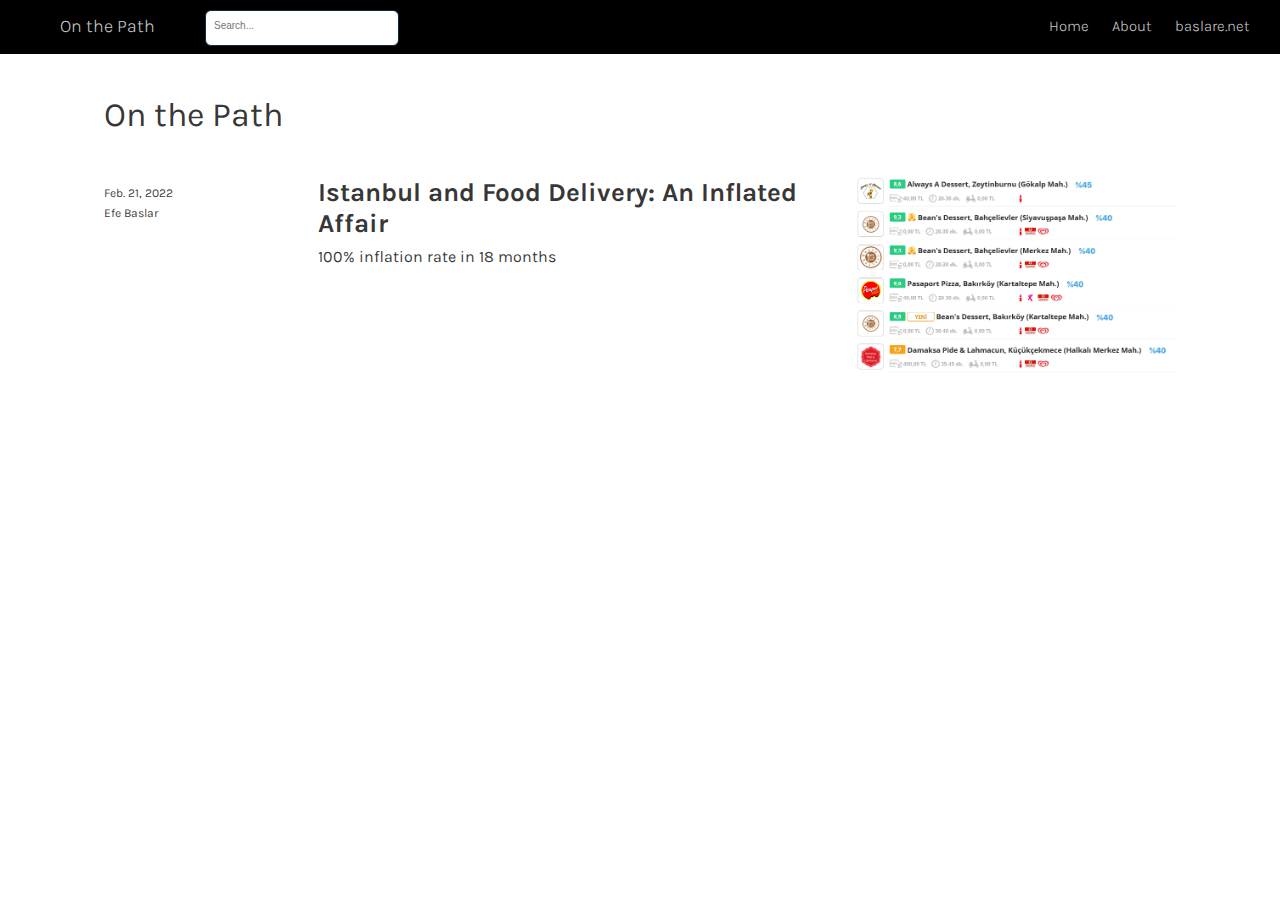
==== docs/index.html @ 2173f085 "image fix" ====
<!DOCTYPE html>

<html xmlns="http://www.w3.org/1999/xhtml" lang="" xml:lang="">

<head>
  <meta charset="utf-8"/>
  <meta name="viewport" content="width=device-width, initial-scale=1"/>
  <meta http-equiv="X-UA-Compatible" content="IE=Edge,chrome=1"/>
  <meta name="generator" content="distill" />
  <link rel="alternate" type="application/rss+xml" href="https://blog.baslare.net/index.xml" />

  <style type="text/css">
  /* Hide doc at startup (prevent jankiness while JS renders/transforms) */
  body {
    visibility: hidden;
  }
  </style>

 <!--radix_placeholder_import_source-->
 <!--/radix_placeholder_import_source-->

<style type="text/css">code{white-space: pre;}</style>
<style type="text/css" data-origin="pandoc">
code.sourceCode > span { display: inline-block; line-height: 1.25; }
code.sourceCode > span { color: inherit; text-decoration: inherit; }
code.sourceCode > span:empty { height: 1.2em; }
.sourceCode { overflow: visible; }
code.sourceCode { white-space: pre; position: relative; }
div.sourceCode { margin: 1em 0; }
pre.sourceCode { margin: 0; }
@media screen {
div.sourceCode { overflow: auto; }
}
@media print {
code.sourceCode { white-space: pre-wrap; }
code.sourceCode > span { text-indent: -5em; padding-left: 5em; }
}
pre.numberSource code
  { counter-reset: source-line 0; }
pre.numberSource code > span
  { position: relative; left: -4em; counter-increment: source-line; }
pre.numberSource code > span > a:first-child::before
  { content: counter(source-line);
    position: relative; left: -1em; text-align: right; vertical-align: baseline;
    border: none; display: inline-block;
    -webkit-touch-callout: none; -webkit-user-select: none;
    -khtml-user-select: none; -moz-user-select: none;
    -ms-user-select: none; user-select: none;
    padding: 0 4px; width: 4em;
    color: #aaaaaa;
  }
pre.numberSource { margin-left: 3em; border-left: 1px solid #aaaaaa;  padding-left: 4px; }
div.sourceCode
  {   }
@media screen {
code.sourceCode > span > a:first-child::before { text-decoration: underline; }
}
code span.al { color: #ad0000; } /* Alert */
code span.an { color: #5e5e5e; } /* Annotation */
code span.at { } /* Attribute */
code span.bn { color: #ad0000; } /* BaseN */
code span.bu { } /* BuiltIn */
code span.cf { color: #007ba5; } /* ControlFlow */
code span.ch { color: #20794d; } /* Char */
code span.cn { color: #8f5902; } /* Constant */
code span.co { color: #5e5e5e; } /* Comment */
code span.cv { color: #5e5e5e; font-style: italic; } /* CommentVar */
code span.do { color: #5e5e5e; font-style: italic; } /* Documentation */
code span.dt { color: #ad0000; } /* DataType */
code span.dv { color: #ad0000; } /* DecVal */
code span.er { color: #ad0000; } /* Error */
code span.ex { } /* Extension */
code span.fl { color: #ad0000; } /* Float */
code span.fu { color: #4758ab; } /* Function */
code span.im { } /* Import */
code span.in { color: #5e5e5e; } /* Information */
code span.kw { color: #007ba5; } /* Keyword */
code span.op { color: #5e5e5e; } /* Operator */
code span.ot { color: #007ba5; } /* Other */
code span.pp { color: #ad0000; } /* Preprocessor */
code span.sc { color: #5e5e5e; } /* SpecialChar */
code span.ss { color: #20794d; } /* SpecialString */
code span.st { color: #20794d; } /* String */
code span.va { color: #111111; } /* Variable */
code span.vs { color: #20794d; } /* VerbatimString */
code span.wa { color: #5e5e5e; font-style: italic; } /* Warning */
</style>


  <!--radix_placeholder_meta_tags-->
  <title>On the Path</title>
  
  
  
  
  <!--  https://developers.facebook.com/docs/sharing/webmasters#markup -->
  <meta property="og:title" content="On the Path"/>
  <meta property="og:type" content="article"/>
  <meta property="og:locale" content="en_US"/>
  <meta property="og:site_name" content="On the Path"/>
  
  <!--  https://dev.twitter.com/cards/types/summary -->
  <meta property="twitter:card" content="summary"/>
  <meta property="twitter:title" content="On the Path"/>
  <meta property="twitter:site" content="@baslare"/>
  <meta property="twitter:creator" content="@baslare"/>
  
  <!--/radix_placeholder_meta_tags-->
  <!--radix_placeholder_rmarkdown_metadata-->
  
  <script type="text/json" id="radix-rmarkdown-metadata">
  {"type":"list","attributes":{"names":{"type":"character","attributes":{},"value":["title","site","listing"]}},"value":[{"type":"character","attributes":{},"value":["On the Path"]},{"type":"character","attributes":{},"value":["distill::distill_website"]},{"type":"character","attributes":{},"value":["posts"]}]}
  </script>
  <!--/radix_placeholder_rmarkdown_metadata-->
  <!--radix_placeholder_navigation_in_header-->
  <meta name="distill:offset" content=""/>
  
  <script type="application/javascript">
  
    window.headroom_prevent_pin = false;
  
    window.document.addEventListener("DOMContentLoaded", function (event) {
  
      // initialize headroom for banner
      var header = $('header').get(0);
      var headerHeight = header.offsetHeight;
      var headroom = new Headroom(header, {
        tolerance: 5,
        onPin : function() {
          if (window.headroom_prevent_pin) {
            window.headroom_prevent_pin = false;
            headroom.unpin();
          }
        }
      });
      headroom.init();
      if(window.location.hash)
        headroom.unpin();
      $(header).addClass('headroom--transition');
  
      // offset scroll location for banner on hash change
      // (see: https://github.com/WickyNilliams/headroom.js/issues/38)
      window.addEventListener("hashchange", function(event) {
        window.scrollTo(0, window.pageYOffset - (headerHeight + 25));
      });
  
      // responsive menu
      $('.distill-site-header').each(function(i, val) {
        var topnav = $(this);
        var toggle = topnav.find('.nav-toggle');
        toggle.on('click', function() {
          topnav.toggleClass('responsive');
        });
      });
  
      // nav dropdowns
      $('.nav-dropbtn').click(function(e) {
        $(this).next('.nav-dropdown-content').toggleClass('nav-dropdown-active');
        $(this).parent().siblings('.nav-dropdown')
           .children('.nav-dropdown-content').removeClass('nav-dropdown-active');
      });
      $("body").click(function(e){
        $('.nav-dropdown-content').removeClass('nav-dropdown-active');
      });
      $(".nav-dropdown").click(function(e){
        e.stopPropagation();
      });
    });
  </script>
  
  <style type="text/css">
  
  /* Theme (user-documented overrideables for nav appearance) */
  
  .distill-site-nav {
    color: rgba(255, 255, 255, 0.8);
    background-color: #0F2E3D;
    font-size: 15px;
    font-weight: 300;
  }
  
  .distill-site-nav a {
    color: inherit;
    text-decoration: none;
  }
  
  .distill-site-nav a:hover {
    color: white;
  }
  
  @media print {
    .distill-site-nav {
      display: none;
    }
  }
  
  .distill-site-header {
  
  }
  
  .distill-site-footer {
  
  }
  
  
  /* Site Header */
  
  .distill-site-header {
    width: 100%;
    box-sizing: border-box;
    z-index: 3;
  }
  
  .distill-site-header .nav-left {
    display: inline-block;
    margin-left: 8px;
  }
  
  @media screen and (max-width: 768px) {
    .distill-site-header .nav-left {
      margin-left: 0;
    }
  }
  
  
  .distill-site-header .nav-right {
    float: right;
    margin-right: 8px;
  }
  
  .distill-site-header a,
  .distill-site-header .title {
    display: inline-block;
    text-align: center;
    padding: 14px 10px 14px 10px;
  }
  
  .distill-site-header .title {
    font-size: 18px;
    min-width: 150px;
  }
  
  .distill-site-header .logo {
    padding: 0;
  }
  
  .distill-site-header .logo img {
    display: none;
    max-height: 20px;
    width: auto;
    margin-bottom: -4px;
  }
  
  .distill-site-header .nav-image img {
    max-height: 18px;
    width: auto;
    display: inline-block;
    margin-bottom: -3px;
  }
  
  
  
  @media screen and (min-width: 1000px) {
    .distill-site-header .logo img {
      display: inline-block;
    }
    .distill-site-header .nav-left {
      margin-left: 20px;
    }
    .distill-site-header .nav-right {
      margin-right: 20px;
    }
    .distill-site-header .title {
      padding-left: 12px;
    }
  }
  
  
  .distill-site-header .nav-toggle {
    display: none;
  }
  
  .nav-dropdown {
    display: inline-block;
    position: relative;
  }
  
  .nav-dropdown .nav-dropbtn {
    border: none;
    outline: none;
    color: rgba(255, 255, 255, 0.8);
    padding: 16px 10px;
    background-color: transparent;
    font-family: inherit;
    font-size: inherit;
    font-weight: inherit;
    margin: 0;
    margin-top: 1px;
    z-index: 2;
  }
  
  .nav-dropdown-content {
    display: none;
    position: absolute;
    background-color: white;
    min-width: 200px;
    border: 1px solid rgba(0,0,0,0.15);
    border-radius: 4px;
    box-shadow: 0px 8px 16px 0px rgba(0,0,0,0.1);
    z-index: 1;
    margin-top: 2px;
    white-space: nowrap;
    padding-top: 4px;
    padding-bottom: 4px;
  }
  
  .nav-dropdown-content hr {
    margin-top: 4px;
    margin-bottom: 4px;
    border: none;
    border-bottom: 1px solid rgba(0, 0, 0, 0.1);
  }
  
  .nav-dropdown-active {
    display: block;
  }
  
  .nav-dropdown-content a, .nav-dropdown-content .nav-dropdown-header {
    color: black;
    padding: 6px 24px;
    text-decoration: none;
    display: block;
    text-align: left;
  }
  
  .nav-dropdown-content .nav-dropdown-header {
    display: block;
    padding: 5px 24px;
    padding-bottom: 0;
    text-transform: uppercase;
    font-size: 14px;
    color: #999999;
    white-space: nowrap;
  }
  
  .nav-dropdown:hover .nav-dropbtn {
    color: white;
  }
  
  .nav-dropdown-content a:hover {
    background-color: #ddd;
    color: black;
  }
  
  .nav-right .nav-dropdown-content {
    margin-left: -45%;
    right: 0;
  }
  
  @media screen and (max-width: 768px) {
    .distill-site-header a, .distill-site-header .nav-dropdown  {display: none;}
    .distill-site-header a.nav-toggle {
      float: right;
      display: block;
    }
    .distill-site-header .title {
      margin-left: 0;
    }
    .distill-site-header .nav-right {
      margin-right: 0;
    }
    .distill-site-header {
      overflow: hidden;
    }
    .nav-right .nav-dropdown-content {
      margin-left: 0;
    }
  }
  
  
  @media screen and (max-width: 768px) {
    .distill-site-header.responsive {position: relative; min-height: 500px; }
    .distill-site-header.responsive a.nav-toggle {
      position: absolute;
      right: 0;
      top: 0;
    }
    .distill-site-header.responsive a,
    .distill-site-header.responsive .nav-dropdown {
      display: block;
      text-align: left;
    }
    .distill-site-header.responsive .nav-left,
    .distill-site-header.responsive .nav-right {
      width: 100%;
    }
    .distill-site-header.responsive .nav-dropdown {float: none;}
    .distill-site-header.responsive .nav-dropdown-content {position: relative;}
    .distill-site-header.responsive .nav-dropdown .nav-dropbtn {
      display: block;
      width: 100%;
      text-align: left;
    }
  }
  
  /* Site Footer */
  
  .distill-site-footer {
    width: 100%;
    overflow: hidden;
    box-sizing: border-box;
    z-index: 3;
    margin-top: 30px;
    padding-top: 30px;
    padding-bottom: 30px;
    text-align: center;
  }
  
  /* Headroom */
  
  d-title {
    padding-top: 6rem;
  }
  
  @media print {
    d-title {
      padding-top: 4rem;
    }
  }
  
  .headroom {
    z-index: 1000;
    position: fixed;
    top: 0;
    left: 0;
    right: 0;
  }
  
  .headroom--transition {
    transition: all .4s ease-in-out;
  }
  
  .headroom--unpinned {
    top: -100px;
  }
  
  .headroom--pinned {
    top: 0;
  }
  
  /* adjust viewport for navbar height */
  /* helps vertically center bootstrap (non-distill) content */
  .min-vh-100 {
    min-height: calc(100vh - 100px) !important;
  }
  
  </style>
  
  <script src="site_libs/jquery-3.6.0/jquery-3.6.0.min.js"></script>
  <link href="site_libs/font-awesome-5.1.0/css/all.css" rel="stylesheet"/>
  <link href="site_libs/font-awesome-5.1.0/css/v4-shims.css" rel="stylesheet"/>
  <script src="site_libs/headroom-0.9.4/headroom.min.js"></script>
  <script src="site_libs/autocomplete-0.37.1/autocomplete.min.js"></script>
  <script src="site_libs/fuse-6.4.1/fuse.min.js"></script>
  
  <script type="application/javascript">
  
  function getMeta(metaName) {
    var metas = document.getElementsByTagName('meta');
    for (let i = 0; i < metas.length; i++) {
      if (metas[i].getAttribute('name') === metaName) {
        return metas[i].getAttribute('content');
      }
    }
    return '';
  }
  
  function offsetURL(url) {
    var offset = getMeta('distill:offset');
    return offset ? offset + '/' + url : url;
  }
  
  function createFuseIndex() {
  
    // create fuse index
    var options = {
      keys: [
        { name: 'title', weight: 20 },
        { name: 'categories', weight: 15 },
        { name: 'description', weight: 10 },
        { name: 'contents', weight: 5 },
      ],
      ignoreLocation: true,
      threshold: 0
    };
    var fuse = new window.Fuse([], options);
  
    // fetch the main search.json
    return fetch(offsetURL('search.json'))
      .then(function(response) {
        if (response.status == 200) {
          return response.json().then(function(json) {
            // index main articles
            json.articles.forEach(function(article) {
              fuse.add(article);
            });
            // download collections and index their articles
            return Promise.all(json.collections.map(function(collection) {
              return fetch(offsetURL(collection)).then(function(response) {
                if (response.status === 200) {
                  return response.json().then(function(articles) {
                    articles.forEach(function(article) {
                      fuse.add(article);
                    });
                  })
                } else {
                  return Promise.reject(
                    new Error('Unexpected status from search index request: ' +
                              response.status)
                  );
                }
              });
            })).then(function() {
              return fuse;
            });
          });
  
        } else {
          return Promise.reject(
            new Error('Unexpected status from search index request: ' +
                        response.status)
          );
        }
      });
  }
  
  window.document.addEventListener("DOMContentLoaded", function (event) {
  
    // get search element (bail if we don't have one)
    var searchEl = window.document.getElementById('distill-search');
    if (!searchEl)
      return;
  
    createFuseIndex()
      .then(function(fuse) {
  
        // make search box visible
        searchEl.classList.remove('hidden');
  
        // initialize autocomplete
        var options = {
          autoselect: true,
          hint: false,
          minLength: 2,
        };
        window.autocomplete(searchEl, options, [{
          source: function(query, callback) {
            const searchOptions = {
              isCaseSensitive: false,
              shouldSort: true,
              minMatchCharLength: 2,
              limit: 10,
            };
            var results = fuse.search(query, searchOptions);
            callback(results
              .map(function(result) { return result.item; })
            );
          },
          templates: {
            suggestion: function(suggestion) {
              var img = suggestion.preview && Object.keys(suggestion.preview).length > 0
                ? `<img src="${offsetURL(suggestion.preview)}"</img>`
                : '';
              var html = `
                <div class="search-item">
                  <h3>${suggestion.title}</h3>
                  <div class="search-item-description">
                    ${suggestion.description || ''}
                  </div>
                  <div class="search-item-preview">
                    ${img}
                  </div>
                </div>
              `;
              return html;
            }
          }
        }]).on('autocomplete:selected', function(event, suggestion) {
          window.location.href = offsetURL(suggestion.path);
        });
        // remove inline display style on autocompleter (we want to
        // manage responsive display via css)
        $('.algolia-autocomplete').css("display", "");
      })
      .catch(function(error) {
        console.log(error);
      });
  
  });
  
  </script>
  
  <style type="text/css">
  
  .nav-search {
    font-size: x-small;
  }
  
  /* Algolioa Autocomplete */
  
  .algolia-autocomplete {
    display: inline-block;
    margin-left: 10px;
    vertical-align: sub;
    background-color: white;
    color: black;
    padding: 6px;
    padding-top: 8px;
    padding-bottom: 0;
    border-radius: 6px;
    border: 1px #0F2E3D solid;
    width: 180px;
  }
  
  
  @media screen and (max-width: 768px) {
    .distill-site-nav .algolia-autocomplete {
      display: none;
      visibility: hidden;
    }
    .distill-site-nav.responsive .algolia-autocomplete {
      display: inline-block;
      visibility: visible;
    }
    .distill-site-nav.responsive .algolia-autocomplete .aa-dropdown-menu {
      margin-left: 0;
      width: 400px;
      max-height: 400px;
    }
  }
  
  .algolia-autocomplete .aa-input, .algolia-autocomplete .aa-hint {
    width: 90%;
    outline: none;
    border: none;
  }
  
  .algolia-autocomplete .aa-hint {
    color: #999;
  }
  .algolia-autocomplete .aa-dropdown-menu {
    width: 550px;
    max-height: 70vh;
    overflow-x: visible;
    overflow-y: scroll;
    padding: 5px;
    margin-top: 3px;
    margin-left: -150px;
    background-color: #fff;
    border-radius: 5px;
    border: 1px solid #999;
    border-top: none;
  }
  
  .algolia-autocomplete .aa-dropdown-menu .aa-suggestion {
    cursor: pointer;
    padding: 5px 4px;
    border-bottom: 1px solid #eee;
  }
  
  .algolia-autocomplete .aa-dropdown-menu .aa-suggestion:last-of-type {
    border-bottom: none;
    margin-bottom: 2px;
  }
  
  .algolia-autocomplete .aa-dropdown-menu .aa-suggestion .search-item {
    overflow: hidden;
    font-size: 0.8em;
    line-height: 1.4em;
  }
  
  .algolia-autocomplete .aa-dropdown-menu .aa-suggestion .search-item h3 {
    font-size: 1rem;
    margin-block-start: 0;
    margin-block-end: 5px;
  }
  
  .algolia-autocomplete .aa-dropdown-menu .aa-suggestion .search-item-description {
    display: inline-block;
    overflow: hidden;
    height: 2.8em;
    width: 80%;
    margin-right: 4%;
  }
  
  .algolia-autocomplete .aa-dropdown-menu .aa-suggestion .search-item-preview {
    display: inline-block;
    width: 15%;
  }
  
  .algolia-autocomplete .aa-dropdown-menu .aa-suggestion .search-item-preview img {
    height: 3em;
    width: auto;
    display: none;
  }
  
  .algolia-autocomplete .aa-dropdown-menu .aa-suggestion .search-item-preview img[src] {
    display: initial;
  }
  
  .algolia-autocomplete .aa-dropdown-menu .aa-suggestion.aa-cursor {
    background-color: #eee;
  }
  .algolia-autocomplete .aa-dropdown-menu .aa-suggestion em {
    font-weight: bold;
    font-style: normal;
  }
  
  </style>
  
  
  <!--/radix_placeholder_navigation_in_header-->
  <!--radix_placeholder_distill-->
  
  <style type="text/css">
  
  body {
    background-color: white;
  }
  
  .pandoc-table {
    width: 100%;
  }
  
  .pandoc-table>caption {
    margin-bottom: 10px;
  }
  
  .pandoc-table th:not([align]) {
    text-align: left;
  }
  
  .pagedtable-footer {
    font-size: 15px;
  }
  
  d-byline .byline {
    grid-template-columns: 2fr 2fr;
  }
  
  d-byline .byline h3 {
    margin-block-start: 1.5em;
  }
  
  d-byline .byline .authors-affiliations h3 {
    margin-block-start: 0.5em;
  }
  
  .authors-affiliations .orcid-id {
    width: 16px;
    height:16px;
    margin-left: 4px;
    margin-right: 4px;
    vertical-align: middle;
    padding-bottom: 2px;
  }
  
  d-title .dt-tags {
    margin-top: 1em;
    grid-column: text;
  }
  
  .dt-tags .dt-tag {
    text-decoration: none;
    display: inline-block;
    color: rgba(0,0,0,0.6);
    padding: 0em 0.4em;
    margin-right: 0.5em;
    margin-bottom: 0.4em;
    font-size: 70%;
    border: 1px solid rgba(0,0,0,0.2);
    border-radius: 3px;
    text-transform: uppercase;
    font-weight: 500;
  }
  
  d-article table.gt_table td,
  d-article table.gt_table th {
    border-bottom: none;
  }
  
  .html-widget {
    margin-bottom: 2.0em;
  }
  
  .l-screen-inset {
    padding-right: 16px;
  }
  
  .l-screen .caption {
    margin-left: 10px;
  }
  
  .shaded {
    background: rgb(247, 247, 247);
    padding-top: 20px;
    padding-bottom: 20px;
    border-top: 1px solid rgba(0, 0, 0, 0.1);
    border-bottom: 1px solid rgba(0, 0, 0, 0.1);
  }
  
  .shaded .html-widget {
    margin-bottom: 0;
    border: 1px solid rgba(0, 0, 0, 0.1);
  }
  
  .shaded .shaded-content {
    background: white;
  }
  
  .text-output {
    margin-top: 0;
    line-height: 1.5em;
  }
  
  .hidden {
    display: none !important;
  }
  
  d-article {
    padding-top: 2.5rem;
    padding-bottom: 30px;
  }
  
  d-appendix {
    padding-top: 30px;
  }
  
  d-article>p>img {
    width: 100%;
  }
  
  d-article h2 {
    margin: 1rem 0 1.5rem 0;
  }
  
  d-article h3 {
    margin-top: 1.5rem;
  }
  
  d-article iframe {
    border: 1px solid rgba(0, 0, 0, 0.1);
    margin-bottom: 2.0em;
    width: 100%;
  }
  
  /* Tweak code blocks */
  
  d-article div.sourceCode code,
  d-article pre code {
    font-family: Consolas, Monaco, 'Andale Mono', 'Ubuntu Mono', monospace;
  }
  
  d-article pre,
  d-article div.sourceCode,
  d-article div.sourceCode pre {
    overflow: auto;
  }
  
  d-article div.sourceCode {
    background-color: white;
  }
  
  d-article div.sourceCode pre {
    padding-left: 10px;
    font-size: 12px;
    border-left: 2px solid rgba(0,0,0,0.1);
  }
  
  d-article pre {
    font-size: 12px;
    color: black;
    background: none;
    margin-top: 0;
    text-align: left;
    white-space: pre;
    word-spacing: normal;
    word-break: normal;
    word-wrap: normal;
    line-height: 1.5;
  
    -moz-tab-size: 4;
    -o-tab-size: 4;
    tab-size: 4;
  
    -webkit-hyphens: none;
    -moz-hyphens: none;
    -ms-hyphens: none;
    hyphens: none;
  }
  
  d-article pre a {
    border-bottom: none;
  }
  
  d-article pre a:hover {
    border-bottom: none;
    text-decoration: underline;
  }
  
  d-article details {
    grid-column: text;
    margin-bottom: 0.8em;
  }
  
  @media(min-width: 768px) {
  
  d-article pre,
  d-article div.sourceCode,
  d-article div.sourceCode pre {
    overflow: visible !important;
  }
  
  d-article div.sourceCode pre {
    padding-left: 18px;
    font-size: 14px;
  }
  
  d-article pre {
    font-size: 14px;
  }
  
  }
  
  figure img.external {
    background: white;
    border: 1px solid rgba(0, 0, 0, 0.1);
    box-shadow: 0 1px 8px rgba(0, 0, 0, 0.1);
    padding: 18px;
    box-sizing: border-box;
  }
  
  /* CSS for d-contents */
  
  .d-contents {
    grid-column: text;
    color: rgba(0,0,0,0.8);
    font-size: 0.9em;
    padding-bottom: 1em;
    margin-bottom: 1em;
    padding-bottom: 0.5em;
    margin-bottom: 1em;
    padding-left: 0.25em;
    justify-self: start;
  }
  
  @media(min-width: 1000px) {
    .d-contents.d-contents-float {
      height: 0;
      grid-column-start: 1;
      grid-column-end: 4;
      justify-self: center;
      padding-right: 3em;
      padding-left: 2em;
    }
  }
  
  .d-contents nav h3 {
    font-size: 18px;
    margin-top: 0;
    margin-bottom: 1em;
  }
  
  .d-contents li {
    list-style-type: none
  }
  
  .d-contents nav > ul {
    padding-left: 0;
  }
  
  .d-contents ul {
    padding-left: 1em
  }
  
  .d-contents nav ul li {
    margin-top: 0.6em;
    margin-bottom: 0.2em;
  }
  
  .d-contents nav a {
    font-size: 13px;
    border-bottom: none;
    text-decoration: none
    color: rgba(0, 0, 0, 0.8);
  }
  
  .d-contents nav a:hover {
    text-decoration: underline solid rgba(0, 0, 0, 0.6)
  }
  
  .d-contents nav > ul > li > a {
    font-weight: 600;
  }
  
  .d-contents nav > ul > li > ul {
    font-weight: inherit;
  }
  
  .d-contents nav > ul > li > ul > li {
    margin-top: 0.2em;
  }
  
  
  .d-contents nav ul {
    margin-top: 0;
    margin-bottom: 0.25em;
  }
  
  .d-article-with-toc h2:nth-child(2) {
    margin-top: 0;
  }
  
  
  /* Figure */
  
  .figure {
    position: relative;
    margin-bottom: 2.5em;
    margin-top: 1.5em;
  }
  
  .figure img {
    width: 100%;
  }
  
  .figure .caption {
    color: rgba(0, 0, 0, 0.6);
    font-size: 12px;
    line-height: 1.5em;
  }
  
  .figure img.external {
    background: white;
    border: 1px solid rgba(0, 0, 0, 0.1);
    box-shadow: 0 1px 8px rgba(0, 0, 0, 0.1);
    padding: 18px;
    box-sizing: border-box;
  }
  
  .figure .caption a {
    color: rgba(0, 0, 0, 0.6);
  }
  
  .figure .caption b,
  .figure .caption strong, {
    font-weight: 600;
    color: rgba(0, 0, 0, 1.0);
  }
  
  /* Citations */
  
  d-article .citation {
    color: inherit;
    cursor: inherit;
  }
  
  div.hanging-indent{
    margin-left: 1em; text-indent: -1em;
  }
  
  /* Citation hover box */
  
  .tippy-box[data-theme~=light-border] {
    background-color: rgba(250, 250, 250, 0.95);
  }
  
  .tippy-content > p {
    margin-bottom: 0;
    padding: 2px;
  }
  
  
  /* Tweak 1000px media break to show more text */
  
  @media(min-width: 1000px) {
    .base-grid,
    distill-header,
    d-title,
    d-abstract,
    d-article,
    d-appendix,
    distill-appendix,
    d-byline,
    d-footnote-list,
    d-citation-list,
    distill-footer {
      grid-template-columns: [screen-start] 1fr [page-start kicker-start] 80px [middle-start] 50px [text-start kicker-end] 65px 65px 65px 65px 65px 65px 65px 65px [text-end gutter-start] 65px [middle-end] 65px [page-end gutter-end] 1fr [screen-end];
      grid-column-gap: 16px;
    }
  
    .grid {
      grid-column-gap: 16px;
    }
  
    d-article {
      font-size: 1.06rem;
      line-height: 1.7em;
    }
    figure .caption, .figure .caption, figure figcaption {
      font-size: 13px;
    }
  }
  
  @media(min-width: 1180px) {
    .base-grid,
    distill-header,
    d-title,
    d-abstract,
    d-article,
    d-appendix,
    distill-appendix,
    d-byline,
    d-footnote-list,
    d-citation-list,
    distill-footer {
      grid-template-columns: [screen-start] 1fr [page-start kicker-start] 60px [middle-start] 60px [text-start kicker-end] 60px 60px 60px 60px 60px 60px 60px 60px [text-end gutter-start] 60px [middle-end] 60px [page-end gutter-end] 1fr [screen-end];
      grid-column-gap: 32px;
    }
  
    .grid {
      grid-column-gap: 32px;
    }
  }
  
  
  /* Get the citation styles for the appendix (not auto-injected on render since
     we do our own rendering of the citation appendix) */
  
  d-appendix .citation-appendix,
  .d-appendix .citation-appendix {
    font-size: 11px;
    line-height: 15px;
    border-left: 1px solid rgba(0, 0, 0, 0.1);
    padding-left: 18px;
    border: 1px solid rgba(0,0,0,0.1);
    background: rgba(0, 0, 0, 0.02);
    padding: 10px 18px;
    border-radius: 3px;
    color: rgba(150, 150, 150, 1);
    overflow: hidden;
    margin-top: -12px;
    white-space: pre-wrap;
    word-wrap: break-word;
  }
  
  /* Include appendix styles here so they can be overridden */
  
  d-appendix {
    contain: layout style;
    font-size: 0.8em;
    line-height: 1.7em;
    margin-top: 60px;
    margin-bottom: 0;
    border-top: 1px solid rgba(0, 0, 0, 0.1);
    color: rgba(0,0,0,0.5);
    padding-top: 60px;
    padding-bottom: 48px;
  }
  
  d-appendix h3 {
    grid-column: page-start / text-start;
    font-size: 15px;
    font-weight: 500;
    margin-top: 1em;
    margin-bottom: 0;
    color: rgba(0,0,0,0.65);
  }
  
  d-appendix h3 + * {
    margin-top: 1em;
  }
  
  d-appendix ol {
    padding: 0 0 0 15px;
  }
  
  @media (min-width: 768px) {
    d-appendix ol {
      padding: 0 0 0 30px;
      margin-left: -30px;
    }
  }
  
  d-appendix li {
    margin-bottom: 1em;
  }
  
  d-appendix a {
    color: rgba(0, 0, 0, 0.6);
  }
  
  d-appendix > * {
    grid-column: text;
  }
  
  d-appendix > d-footnote-list,
  d-appendix > d-citation-list,
  d-appendix > distill-appendix {
    grid-column: screen;
  }
  
  /* Include footnote styles here so they can be overridden */
  
  d-footnote-list {
    contain: layout style;
  }
  
  d-footnote-list > * {
    grid-column: text;
  }
  
  d-footnote-list a.footnote-backlink {
    color: rgba(0,0,0,0.3);
    padding-left: 0.5em;
  }
  
  
  
  /* Anchor.js */
  
  .anchorjs-link {
    /*transition: all .25s linear; */
    text-decoration: none;
    border-bottom: none;
  }
  *:hover > .anchorjs-link {
    margin-left: -1.125em !important;
    text-decoration: none;
    border-bottom: none;
  }
  
  /* Social footer */
  
  .social_footer {
    margin-top: 30px;
    margin-bottom: 0;
    color: rgba(0,0,0,0.67);
  }
  
  .disqus-comments {
    margin-right: 30px;
  }
  
  .disqus-comment-count {
    border-bottom: 1px solid rgba(0, 0, 0, 0.4);
    cursor: pointer;
  }
  
  #disqus_thread {
    margin-top: 30px;
  }
  
  .article-sharing a {
    border-bottom: none;
    margin-right: 8px;
  }
  
  .article-sharing a:hover {
    border-bottom: none;
  }
  
  .sidebar-section.subscribe {
    font-size: 12px;
    line-height: 1.6em;
  }
  
  .subscribe p {
    margin-bottom: 0.5em;
  }
  
  
  .article-footer .subscribe {
    font-size: 15px;
    margin-top: 45px;
  }
  
  
  .sidebar-section.custom {
    font-size: 12px;
    line-height: 1.6em;
  }
  
  .custom p {
    margin-bottom: 0.5em;
  }
  
  /* Styles for listing layout (hide title) */
  .layout-listing d-title, .layout-listing .d-title {
    display: none;
  }
  
  /* Styles for posts lists (not auto-injected) */
  
  
  .posts-with-sidebar {
    padding-left: 45px;
    padding-right: 45px;
  }
  
  .posts-list .description h2,
  .posts-list .description p {
    font-family: -apple-system, BlinkMacSystemFont, "Segoe UI", Roboto, Oxygen, Ubuntu, Cantarell, "Fira Sans", "Droid Sans", "Helvetica Neue", Arial, sans-serif;
  }
  
  .posts-list .description h2 {
    font-weight: 700;
    border-bottom: none;
    padding-bottom: 0;
  }
  
  .posts-list h2.post-tag {
    border-bottom: 1px solid rgba(0, 0, 0, 0.2);
    padding-bottom: 12px;
  }
  .posts-list {
    margin-top: 60px;
    margin-bottom: 24px;
  }
  
  .posts-list .post-preview {
    text-decoration: none;
    overflow: hidden;
    display: block;
    border-bottom: 1px solid rgba(0, 0, 0, 0.1);
    padding: 24px 0;
  }
  
  .post-preview-last {
    border-bottom: none !important;
  }
  
  .posts-list .posts-list-caption {
    grid-column: screen;
    font-weight: 400;
  }
  
  .posts-list .post-preview h2 {
    margin: 0 0 6px 0;
    line-height: 1.2em;
    font-style: normal;
    font-size: 24px;
  }
  
  .posts-list .post-preview p {
    margin: 0 0 12px 0;
    line-height: 1.4em;
    font-size: 16px;
  }
  
  .posts-list .post-preview .thumbnail {
    box-sizing: border-box;
    margin-bottom: 24px;
    position: relative;
    max-width: 500px;
  }
  .posts-list .post-preview img {
    width: 100%;
    display: block;
  }
  
  .posts-list .metadata {
    font-size: 12px;
    line-height: 1.4em;
    margin-bottom: 18px;
  }
  
  .posts-list .metadata > * {
    display: inline-block;
  }
  
  .posts-list .metadata .publishedDate {
    margin-right: 2em;
  }
  
  .posts-list .metadata .dt-authors {
    display: block;
    margin-top: 0.3em;
    margin-right: 2em;
  }
  
  .posts-list .dt-tags {
    display: block;
    line-height: 1em;
  }
  
  .posts-list .dt-tags .dt-tag {
    display: inline-block;
    color: rgba(0,0,0,0.6);
    padding: 0.3em 0.4em;
    margin-right: 0.2em;
    margin-bottom: 0.4em;
    font-size: 60%;
    border: 1px solid rgba(0,0,0,0.2);
    border-radius: 3px;
    text-transform: uppercase;
    font-weight: 500;
  }
  
  .posts-list img {
    opacity: 1;
  }
  
  .posts-list img[data-src] {
    opacity: 0;
  }
  
  .posts-more {
    clear: both;
  }
  
  
  .posts-sidebar {
    font-size: 16px;
  }
  
  .posts-sidebar h3 {
    font-size: 16px;
    margin-top: 0;
    margin-bottom: 0.5em;
    font-weight: 400;
    text-transform: uppercase;
  }
  
  .sidebar-section {
    margin-bottom: 30px;
  }
  
  .categories ul {
    list-style-type: none;
    margin: 0;
    padding: 0;
  }
  
  .categories li {
    color: rgba(0, 0, 0, 0.8);
    margin-bottom: 0;
  }
  
  .categories li>a {
    border-bottom: none;
  }
  
  .categories li>a:hover {
    border-bottom: 1px solid rgba(0, 0, 0, 0.4);
  }
  
  .categories .active {
    font-weight: 600;
  }
  
  .categories .category-count {
    color: rgba(0, 0, 0, 0.4);
  }
  
  
  @media(min-width: 768px) {
    .posts-list .post-preview h2 {
      font-size: 26px;
    }
    .posts-list .post-preview .thumbnail {
      float: right;
      width: 30%;
      margin-bottom: 0;
    }
    .posts-list .post-preview .description {
      float: left;
      width: 45%;
    }
    .posts-list .post-preview .metadata {
      float: left;
      width: 20%;
      margin-top: 8px;
    }
    .posts-list .post-preview p {
      margin: 0 0 12px 0;
      line-height: 1.5em;
      font-size: 16px;
    }
    .posts-with-sidebar .posts-list {
      float: left;
      width: 75%;
    }
    .posts-with-sidebar .posts-sidebar {
      float: right;
      width: 20%;
      margin-top: 60px;
      padding-top: 24px;
      padding-bottom: 24px;
    }
  }
  
  
  /* Improve display for browsers without grid (IE/Edge <= 15) */
  
  .downlevel {
    line-height: 1.6em;
    font-family: -apple-system, BlinkMacSystemFont, "Segoe UI", Roboto, Oxygen, Ubuntu, Cantarell, "Fira Sans", "Droid Sans", "Helvetica Neue", Arial, sans-serif;
    margin: 0;
  }
  
  .downlevel .d-title {
    padding-top: 6rem;
    padding-bottom: 1.5rem;
  }
  
  .downlevel .d-title h1 {
    font-size: 50px;
    font-weight: 700;
    line-height: 1.1em;
    margin: 0 0 0.5rem;
  }
  
  .downlevel .d-title p {
    font-weight: 300;
    font-size: 1.2rem;
    line-height: 1.55em;
    margin-top: 0;
  }
  
  .downlevel .d-byline {
    padding-top: 0.8em;
    padding-bottom: 0.8em;
    font-size: 0.8rem;
    line-height: 1.8em;
  }
  
  .downlevel .section-separator {
    border: none;
    border-top: 1px solid rgba(0, 0, 0, 0.1);
  }
  
  .downlevel .d-article {
    font-size: 1.06rem;
    line-height: 1.7em;
    padding-top: 1rem;
    padding-bottom: 2rem;
  }
  
  
  .downlevel .d-appendix {
    padding-left: 0;
    padding-right: 0;
    max-width: none;
    font-size: 0.8em;
    line-height: 1.7em;
    margin-bottom: 0;
    color: rgba(0,0,0,0.5);
    padding-top: 40px;
    padding-bottom: 48px;
  }
  
  .downlevel .footnotes ol {
    padding-left: 13px;
  }
  
  .downlevel .base-grid,
  .downlevel .distill-header,
  .downlevel .d-title,
  .downlevel .d-abstract,
  .downlevel .d-article,
  .downlevel .d-appendix,
  .downlevel .distill-appendix,
  .downlevel .d-byline,
  .downlevel .d-footnote-list,
  .downlevel .d-citation-list,
  .downlevel .distill-footer,
  .downlevel .appendix-bottom,
  .downlevel .posts-container {
    padding-left: 40px;
    padding-right: 40px;
  }
  
  @media(min-width: 768px) {
    .downlevel .base-grid,
    .downlevel .distill-header,
    .downlevel .d-title,
    .downlevel .d-abstract,
    .downlevel .d-article,
    .downlevel .d-appendix,
    .downlevel .distill-appendix,
    .downlevel .d-byline,
    .downlevel .d-footnote-list,
    .downlevel .d-citation-list,
    .downlevel .distill-footer,
    .downlevel .appendix-bottom,
    .downlevel .posts-container {
    padding-left: 150px;
    padding-right: 150px;
    max-width: 900px;
  }
  }
  
  .downlevel pre code {
    display: block;
    border-left: 2px solid rgba(0, 0, 0, .1);
    padding: 0 0 0 20px;
    font-size: 14px;
  }
  
  .downlevel code, .downlevel pre {
    color: black;
    background: none;
    font-family: Consolas, Monaco, 'Andale Mono', 'Ubuntu Mono', monospace;
    text-align: left;
    white-space: pre;
    word-spacing: normal;
    word-break: normal;
    word-wrap: normal;
    line-height: 1.5;
  
    -moz-tab-size: 4;
    -o-tab-size: 4;
    tab-size: 4;
  
    -webkit-hyphens: none;
    -moz-hyphens: none;
    -ms-hyphens: none;
    hyphens: none;
  }
  
  .downlevel .posts-list .post-preview {
    color: inherit;
  }
  
  
  
  </style>
  
  <script type="application/javascript">
  
  function is_downlevel_browser() {
    if (bowser.isUnsupportedBrowser({ msie: "12", msedge: "16"},
                                   window.navigator.userAgent)) {
      return true;
    } else {
      return window.load_distill_framework === undefined;
    }
  }
  
  // show body when load is complete
  function on_load_complete() {
  
    // add anchors
    if (window.anchors) {
      window.anchors.options.placement = 'left';
      window.anchors.add('d-article > h2, d-article > h3, d-article > h4, d-article > h5');
    }
  
  
    // set body to visible
    document.body.style.visibility = 'visible';
  
    // force redraw for leaflet widgets
    if (window.HTMLWidgets) {
      var maps = window.HTMLWidgets.findAll(".leaflet");
      $.each(maps, function(i, el) {
        var map = this.getMap();
        map.invalidateSize();
        map.eachLayer(function(layer) {
          if (layer instanceof L.TileLayer)
            layer.redraw();
        });
      });
    }
  
    // trigger 'shown' so htmlwidgets resize
    $('d-article').trigger('shown');
  }
  
  function init_distill() {
  
    init_common();
  
    // create front matter
    var front_matter = $('<d-front-matter></d-front-matter>');
    $('#distill-front-matter').wrap(front_matter);
  
    // create d-title
    $('.d-title').changeElementType('d-title');
  
    // create d-byline
    var byline = $('<d-byline></d-byline>');
    $('.d-byline').replaceWith(byline);
  
    // create d-article
    var article = $('<d-article></d-article>');
    $('.d-article').wrap(article).children().unwrap();
  
    // move posts container into article
    $('.posts-container').appendTo($('d-article'));
  
    // create d-appendix
    $('.d-appendix').changeElementType('d-appendix');
  
    // flag indicating that we have appendix items
    var appendix = $('.appendix-bottom').children('h3').length > 0;
  
    // replace footnotes with <d-footnote>
    $('.footnote-ref').each(function(i, val) {
      appendix = true;
      var href = $(this).attr('href');
      var id = href.replace('#', '');
      var fn = $('#' + id);
      var fn_p = $('#' + id + '>p');
      fn_p.find('.footnote-back').remove();
      var text = fn_p.html();
      var dtfn = $('<d-footnote></d-footnote>');
      dtfn.html(text);
      $(this).replaceWith(dtfn);
    });
    // remove footnotes
    $('.footnotes').remove();
  
    // move refs into #references-listing
    $('#references-listing').replaceWith($('#refs'));
  
    $('h1.appendix, h2.appendix').each(function(i, val) {
      $(this).changeElementType('h3');
    });
    $('h3.appendix').each(function(i, val) {
      var id = $(this).attr('id');
      $('.d-contents a[href="#' + id + '"]').parent().remove();
      appendix = true;
      $(this).nextUntil($('h1, h2, h3')).addBack().appendTo($('d-appendix'));
    });
  
    // show d-appendix if we have appendix content
    $("d-appendix").css('display', appendix ? 'grid' : 'none');
  
    // localize layout chunks to just output
    $('.layout-chunk').each(function(i, val) {
  
      // capture layout
      var layout = $(this).attr('data-layout');
  
      // apply layout to markdown level block elements
      var elements = $(this).children().not('details, div.sourceCode, pre, script');
      elements.each(function(i, el) {
        var layout_div = $('<div class="' + layout + '"></div>');
        if (layout_div.hasClass('shaded')) {
          var shaded_content = $('<div class="shaded-content"></div>');
          $(this).wrap(shaded_content);
          $(this).parent().wrap(layout_div);
        } else {
          $(this).wrap(layout_div);
        }
      });
  
  
      // unwrap the layout-chunk div
      $(this).children().unwrap();
    });
  
    // remove code block used to force  highlighting css
    $('.distill-force-highlighting-css').parent().remove();
  
    // remove empty line numbers inserted by pandoc when using a
    // custom syntax highlighting theme
    $('code.sourceCode a:empty').remove();
  
    // load distill framework
    load_distill_framework();
  
    // wait for window.distillRunlevel == 4 to do post processing
    function distill_post_process() {
  
      if (!window.distillRunlevel || window.distillRunlevel < 4)
        return;
  
      // hide author/affiliations entirely if we have no authors
      var front_matter = JSON.parse($("#distill-front-matter").html());
      var have_authors = front_matter.authors && front_matter.authors.length > 0;
      if (!have_authors)
        $('d-byline').addClass('hidden');
  
      // article with toc class
      $('.d-contents').parent().addClass('d-article-with-toc');
  
      // strip links that point to #
      $('.authors-affiliations').find('a[href="#"]').removeAttr('href');
  
      // add orcid ids
      $('.authors-affiliations').find('.author').each(function(i, el) {
        var orcid_id = front_matter.authors[i].orcidID;
        if (orcid_id) {
          var a = $('<a></a>');
          a.attr('href', 'https://orcid.org/' + orcid_id);
          var img = $('<img></img>');
          img.addClass('orcid-id');
          img.attr('alt', 'ORCID ID');
          img.attr('src','[data-uri]');
          a.append(img);
          $(this).append(a);
        }
      });
  
      // hide elements of author/affiliations grid that have no value
      function hide_byline_column(caption) {
        $('d-byline').find('h3:contains("' + caption + '")').parent().css('visibility', 'hidden');
      }
  
      // affiliations
      var have_affiliations = false;
      for (var i = 0; i<front_matter.authors.length; ++i) {
        var author = front_matter.authors[i];
        if (author.affiliation !== "&nbsp;") {
          have_affiliations = true;
          break;
        }
      }
      if (!have_affiliations)
        $('d-byline').find('h3:contains("Affiliations")').css('visibility', 'hidden');
  
      // published date
      if (!front_matter.publishedDate)
        hide_byline_column("Published");
  
      // document object identifier
      var doi = $('d-byline').find('h3:contains("DOI")');
      var doi_p = doi.next().empty();
      if (!front_matter.doi) {
        // if we have a citation and valid citationText then link to that
        if ($('#citation').length > 0 && front_matter.citationText) {
          doi.html('Citation');
          $('<a href="#citation"></a>')
            .text(front_matter.citationText)
            .appendTo(doi_p);
        } else {
          hide_byline_column("DOI");
        }
      } else {
        $('<a></a>')
           .attr('href', "https://doi.org/" + front_matter.doi)
           .html(front_matter.doi)
           .appendTo(doi_p);
      }
  
       // change plural form of authors/affiliations
      if (front_matter.authors.length === 1) {
        var grid = $('.authors-affiliations');
        grid.children('h3:contains("Authors")').text('Author');
        grid.children('h3:contains("Affiliations")').text('Affiliation');
      }
  
      // remove d-appendix and d-footnote-list local styles
      $('d-appendix > style:first-child').remove();
      $('d-footnote-list > style:first-child').remove();
  
      // move appendix-bottom entries to the bottom
      $('.appendix-bottom').appendTo('d-appendix').children().unwrap();
      $('.appendix-bottom').remove();
  
      // hoverable references
      $('span.citation[data-cites]').each(function() {
        var refs = $(this).attr('data-cites').split(" ");
        var refHtml = refs.map(function(ref) {
          return "<p>" + $('#ref-' + ref).html() + "</p>";
        }).join("\n");
        window.tippy(this, {
          allowHTML: true,
          content: refHtml,
          maxWidth: 500,
          interactive: true,
          interactiveBorder: 10,
          theme: 'light-border',
          placement: 'bottom-start'
        });
      });
  
      // clear polling timer
      clearInterval(tid);
  
      // show body now that everything is ready
      on_load_complete();
    }
  
    var tid = setInterval(distill_post_process, 50);
    distill_post_process();
  
  }
  
  function init_downlevel() {
  
    init_common();
  
     // insert hr after d-title
    $('.d-title').after($('<hr class="section-separator"/>'));
  
    // check if we have authors
    var front_matter = JSON.parse($("#distill-front-matter").html());
    var have_authors = front_matter.authors && front_matter.authors.length > 0;
  
    // manage byline/border
    if (!have_authors)
      $('.d-byline').remove();
    $('.d-byline').after($('<hr class="section-separator"/>'));
    $('.d-byline a').remove();
  
    // remove toc
    $('.d-contents').remove();
  
    // move appendix elements
    $('h1.appendix, h2.appendix').each(function(i, val) {
      $(this).changeElementType('h3');
    });
    $('h3.appendix').each(function(i, val) {
      $(this).nextUntil($('h1, h2, h3')).addBack().appendTo($('.d-appendix'));
    });
  
  
    // inject headers into references and footnotes
    var refs_header = $('<h3></h3>');
    refs_header.text('References');
    $('#refs').prepend(refs_header);
  
    var footnotes_header = $('<h3></h3');
    footnotes_header.text('Footnotes');
    $('.footnotes').children('hr').first().replaceWith(footnotes_header);
  
    // move appendix-bottom entries to the bottom
    $('.appendix-bottom').appendTo('.d-appendix').children().unwrap();
    $('.appendix-bottom').remove();
  
    // remove appendix if it's empty
    if ($('.d-appendix').children().length === 0)
      $('.d-appendix').remove();
  
    // prepend separator above appendix
    $('.d-appendix').before($('<hr class="section-separator" style="clear: both"/>'));
  
    // trim code
    $('pre>code').each(function(i, val) {
      $(this).html($.trim($(this).html()));
    });
  
    // move posts-container right before article
    $('.posts-container').insertBefore($('.d-article'));
  
    $('body').addClass('downlevel');
  
    on_load_complete();
  }
  
  
  function init_common() {
  
    // jquery plugin to change element types
    (function($) {
      $.fn.changeElementType = function(newType) {
        var attrs = {};
  
        $.each(this[0].attributes, function(idx, attr) {
          attrs[attr.nodeName] = attr.nodeValue;
        });
  
        this.replaceWith(function() {
          return $("<" + newType + "/>", attrs).append($(this).contents());
        });
      };
    })(jQuery);
  
    // prevent underline for linked images
    $('a > img').parent().css({'border-bottom' : 'none'});
  
    // mark non-body figures created by knitr chunks as 100% width
    $('.layout-chunk').each(function(i, val) {
      var figures = $(this).find('img, .html-widget');
      if ($(this).attr('data-layout') !== "l-body") {
        figures.css('width', '100%');
      } else {
        figures.css('max-width', '100%');
        figures.filter("[width]").each(function(i, val) {
          var fig = $(this);
          fig.css('width', fig.attr('width') + 'px');
        });
  
      }
    });
  
    // auto-append index.html to post-preview links in file: protocol
    // and in rstudio ide preview
    $('.post-preview').each(function(i, val) {
      if (window.location.protocol === "file:")
        $(this).attr('href', $(this).attr('href') + "index.html");
    });
  
    // get rid of index.html references in header
    if (window.location.protocol !== "file:") {
      $('.distill-site-header a[href]').each(function(i,val) {
        $(this).attr('href', $(this).attr('href').replace("index.html", "./"));
      });
    }
  
    // add class to pandoc style tables
    $('tr.header').parent('thead').parent('table').addClass('pandoc-table');
    $('.kable-table').children('table').addClass('pandoc-table');
  
    // add figcaption style to table captions
    $('caption').parent('table').addClass("figcaption");
  
    // initialize posts list
    if (window.init_posts_list)
      window.init_posts_list();
  
    // implmement disqus comment link
    $('.disqus-comment-count').click(function() {
      window.headroom_prevent_pin = true;
      $('#disqus_thread').toggleClass('hidden');
      if (!$('#disqus_thread').hasClass('hidden')) {
        var offset = $(this).offset();
        $(window).resize();
        $('html, body').animate({
          scrollTop: offset.top - 35
        });
      }
    });
  }
  
  document.addEventListener('DOMContentLoaded', function() {
    if (is_downlevel_browser())
      init_downlevel();
    else
      window.addEventListener('WebComponentsReady', init_distill);
  });
  
  </script>
  
  <!--/radix_placeholder_distill-->
  <script src="site_libs/popper-2.6.0/popper.min.js"></script>
  <link href="site_libs/tippy-6.2.7/tippy.css" rel="stylesheet" />
  <link href="site_libs/tippy-6.2.7/tippy-light-border.css" rel="stylesheet" />
  <script src="site_libs/tippy-6.2.7/tippy.umd.min.js"></script>
  <script src="site_libs/anchor-4.2.2/anchor.min.js"></script>
  <script src="site_libs/bowser-1.9.3/bowser.min.js"></script>
  <script src="site_libs/webcomponents-2.0.0/webcomponents.js"></script>
  <script src="site_libs/distill-2.2.21/template.v2.js"></script>
  <!--radix_placeholder_site_in_header-->
  <style type="text/css">
  @import url('https://fonts.googleapis.com/css2?family=Karla&display=swap');
  
  h1, h2, h3, h4, h5, h6 {
    font-family: Karla;
  }
  
  body {
    font-family: Karla;
    }
    
  .distill-site-header{ 
    background-color: black;
    font-family: Karla;
  }
  
  .distill-site-nav {
      
      background-color: black;
      
      
  }
  
  .posts-list .description h2, .posts-list .description p {
      font-family: Karla;
  }
  
  </style>
  <!--/radix_placeholder_site_in_header-->

  <link rel="stylesheet" href="styles.css" type="text/css"/>

</head>

<body class="layout-listing">

<!--radix_placeholder_front_matter-->

<script id="distill-front-matter" type="text/json">
{"title":"On the Path","authors":[]}
</script>

<!--/radix_placeholder_front_matter-->
<!--radix_placeholder_navigation_before_body-->
<header class="header header--fixed" role="banner">
<nav class="distill-site-nav distill-site-header">
<div class="nav-left">
<a href="index.html" class="title">On the Path</a>
<input id="distill-search" class="nav-search hidden" type="text" placeholder="Search..."/>
</div>
<div class="nav-right">
<a href="index.html">Home</a>
<a href="about.html">About</a>
<a href="https://baslare.net">baslare.net</a>
<a href="javascript:void(0);" class="nav-toggle">&#9776;</a>
</div>
</nav>
</header>
<!--/radix_placeholder_navigation_before_body-->
<!--radix_placeholder_site_before_body-->
<!--/radix_placeholder_site_before_body-->
<!--radix_placeholder_article_listing-->


<script type="application/javascript">

function init_posts_list() {

  function load_image(img) {
    var src = $(img).attr('data-src');
    if (src) {
      $(img).attr('src', src);
      $(img).on("load", function() {
        img.removeAttribute('data-src');
      });
    }
  }

  function set_posts_visible(posts, visible) {
    if (visible) {

      // show bottom border by default
      $(posts).removeClass('post-preview-last');

      // apply limits if need be
      var max_posts = 25;
      var apply_limits = $('.posts-container').hasClass('posts-apply-limit');
      if (apply_limits && posts.length > max_posts) {
        posts = $(posts).slice(0, max_posts);
      } else {
        $('.posts-more a').addClass('hidden');
      }

      // apply last style
      $(posts.slice(-1)[0]).addClass('post-preview-last');

      $(posts).removeClass('hidden');
      $(posts).find('img[data-src]').each(function(i, img) {
        load_image(img);
      });
    } else {
      $(posts).addClass('hidden');
    }
  }

  function apply_hash_filter() {

    // clear active state
    $('.categories .active').removeClass('active');

    // mark all posts invisible to start
    set_posts_visible($('.posts-list').children('a'), false);

    // if we have a hash filter
    if (window.location.hash && window.location.hash.startsWith("#category:")) {

      // mark posts that match the category visible
      var page_category = window.location.hash.replace(/^#category:/, "");
      page_category = decodeURIComponent(page_category)
      var posts = $('.post-metadata').map(function(idx, script) {
        var metadata = $.parseJSON($(script).html());
        var post = null;
        $.each(metadata.categories, function(idx, category) {
          category = category.replace(/ /g,"_");
          if ((page_category || '').toLowerCase() === "articles" || category === page_category) {
            post = $(script).parent().get();
            return false;
          }
        });
        return post;
      });
      set_posts_visible(posts, true);

      // mark the hash active
      $('.categories li>a[href="' + decodeURIComponent(window.location.hash) + '"]').addClass('active');

      // update the list_caption
      var list_caption = $('.posts-list-caption');
      var caption = (page_category || '').toLowerCase() === "articles"
        ? list_caption.attr('data-caption')
        : ('Category: ' + page_category.replace(/_/g," "));
      list_caption.text(caption);

    } else {

      // no hash filter, make all posts visible (subject to max display)
      set_posts_visible($('.posts-list').children(), true);

      // reset list caption
      var list_caption = $('.posts-list-caption');
      list_caption.text(list_caption.attr('data-caption'));


    }
  }

  // more articles
  function apply_post_limits(apply) {
    if (apply) {
      $('.posts-container').addClass('posts-apply-limit');
      $('.posts-more a').removeClass('hidden');
    } else {
      $('.posts-container').removeClass('posts-apply-limit');
      $('.posts-more a').addClass('hidden');
    }
  }

  // click handling for tags
  $('.dt-tag').click(function(ev) {
    window.location.hash = '#category:' + $(this).text().replace(/ /g, "_");
    return false;
  })

  // hash filter handling
  apply_hash_filter();
  $(window).on('hashchange',function() {
    apply_post_limits(true);
    apply_hash_filter();
  });

  // more articles link
  $('.posts-more a').click(function(e) {
    e.preventDefault();
    apply_post_limits(false);
    apply_hash_filter();
    return false;
  });

}

</script>



<div class="posts-container posts-apply-limit l-page">
<div class="posts-list">
<h1 class="posts-list-caption" data-caption="On the Path">On the Path</h1>
<a href="posts/2022-02-17-istanbul-and-food-delivery-an-inflated-affair/" class="post-preview">
<script class="post-metadata" type="text/json">{"categories":[]}</script>
<div class="metadata">
<div class="publishedDate">Feb. 21, 2022</div>
<div class="dt-authors">
<div class="dt-author">Efe Baslar</div>
</div>
</div>
<div class="thumbnail">
<img src="posts/2022-02-17-istanbul-and-food-delivery-an-inflated-affair/ys_ss_2.png"/>
</div>
<div class="description">
<h2>Istanbul and Food Delivery: An Inflated Affair</h2>
<div class="dt-tags"></div>
<p>100% inflation rate in 18 months</p>
</div>
</a>
</div>
<div class="posts-more">
<a href="#">More articles &raquo;</a>
</div>
</div>
<!--/radix_placeholder_article_listing-->

<div class="d-title">
<h1>On the Path</h1>
<!--radix_placeholder_categories-->
<!--/radix_placeholder_categories-->

</div>


<div class="d-article">
<div class="sourceCode" id="cb1"><pre class="sourceCode r distill-force-highlighting-css"><code class="sourceCode r"></code></pre></div>
<!--radix_placeholder_article_footer-->
<!--/radix_placeholder_article_footer-->
</div>

<div class="d-appendix">
</div>


<!--radix_placeholder_site_after_body-->
<!--/radix_placeholder_site_after_body-->
<!--radix_placeholder_appendices-->
<div class="appendix-bottom"></div>
<!--/radix_placeholder_appendices-->
<!--radix_placeholder_navigation_after_body-->
<!--/radix_placeholder_navigation_after_body-->

</body>

</html>
---- docs/site_libs/font-awesome-5.1.0/css/all.css ----
/*!
 * Font Awesome Free 5.1.0 by @fontawesome - https://fontawesome.com
 * License - https://fontawesome.com/license (Icons: CC BY 4.0, Fonts: SIL OFL 1.1, Code: MIT License)
 */
.fa,.fab,.fal,.far,.fas{-moz-osx-font-smoothing:grayscale;-webkit-font-smoothing:antialiased;display:inline-block;font-style:normal;font-variant:normal;text-rendering:auto;line-height:1}.fa-lg{font-size:1.33333em;line-height:.75em;vertical-align:-.0667em}.fa-xs{font-size:.75em}.fa-sm{font-size:.875em}.fa-1x{font-size:1em}.fa-2x{font-size:2em}.fa-3x{font-size:3em}.fa-4x{font-size:4em}.fa-5x{font-size:5em}.fa-6x{font-size:6em}.fa-7x{font-size:7em}.fa-8x{font-size:8em}.fa-9x{font-size:9em}.fa-10x{font-size:10em}.fa-fw{text-align:center;width:1.25em}.fa-ul{list-style-type:none;margin-left:2.5em;padding-left:0}.fa-ul>li{position:relative}.fa-li{left:-2em;position:absolute;text-align:center;width:2em;line-height:inherit}.fa-border{border:.08em solid #eee;border-radius:.1em;padding:.2em .25em .15em}.fa-pull-left{float:left}.fa-pull-right{float:right}.fa.fa-pull-left,.fab.fa-pull-left,.fal.fa-pull-left,.far.fa-pull-left,.fas.fa-pull-left{margin-right:.3em}.fa.fa-pull-right,.fab.fa-pull-right,.fal.fa-pull-right,.far.fa-pull-right,.fas.fa-pull-right{margin-left:.3em}.fa-spin{animation:a 2s infinite linear}.fa-pulse{animation:a 1s infinite steps(8)}@keyframes a{0%{transform:rotate(0deg)}to{transform:rotate(1turn)}}.fa-rotate-90{-ms-filter:"progid:DXImageTransform.Microsoft.BasicImage(rotation=1)";transform:rotate(90deg)}.fa-rotate-180{-ms-filter:"progid:DXImageTransform.Microsoft.BasicImage(rotation=2)";transform:rotate(180deg)}.fa-rotate-270{-ms-filter:"progid:DXImageTransform.Microsoft.BasicImage(rotation=3)";transform:rotate(270deg)}.fa-flip-horizontal{-ms-filter:"progid:DXImageTransform.Microsoft.BasicImage(rotation=0, mirror=1)";transform:scaleX(-1)}.fa-flip-vertical{transform:scaleY(-1)}.fa-flip-horizontal.fa-flip-vertical,.fa-flip-vertical{-ms-filter:"progid:DXImageTransform.Microsoft.BasicImage(rotation=2, mirror=1)"}.fa-flip-horizontal.fa-flip-vertical{transform:scale(-1)}:root .fa-flip-horizontal,:root .fa-flip-vertical,:root .fa-rotate-90,:root .fa-rotate-180,:root .fa-rotate-270{-webkit-filter:none;filter:none}.fa-stack{display:inline-block;height:2em;line-height:2em;position:relative;vertical-align:middle;width:2em}.fa-stack-1x,.fa-stack-2x{left:0;position:absolute;text-align:center;width:100%}.fa-stack-1x{line-height:inherit}.fa-stack-2x{font-size:2em}.fa-inverse{color:#fff}.fa-500px:before{content:"\f26e"}.fa-accessible-icon:before{content:"\f368"}.fa-accusoft:before{content:"\f369"}.fa-address-book:before{content:"\f2b9"}.fa-address-card:before{content:"\f2bb"}.fa-adjust:before{content:"\f042"}.fa-adn:before{content:"\f170"}.fa-adversal:before{content:"\f36a"}.fa-affiliatetheme:before{content:"\f36b"}.fa-algolia:before{content:"\f36c"}.fa-align-center:before{content:"\f037"}.fa-align-justify:before{content:"\f039"}.fa-align-left:before{content:"\f036"}.fa-align-right:before{content:"\f038"}.fa-allergies:before{content:"\f461"}.fa-amazon:before{content:"\f270"}.fa-amazon-pay:before{content:"\f42c"}.fa-ambulance:before{content:"\f0f9"}.fa-american-sign-language-interpreting:before{content:"\f2a3"}.fa-amilia:before{content:"\f36d"}.fa-anchor:before{content:"\f13d"}.fa-android:before{content:"\f17b"}.fa-angellist:before{content:"\f209"}.fa-angle-double-down:before{content:"\f103"}.fa-angle-double-left:before{content:"\f100"}.fa-angle-double-right:before{content:"\f101"}.fa-angle-double-up:before{content:"\f102"}.fa-angle-down:before{content:"\f107"}.fa-angle-left:before{content:"\f104"}.fa-angle-right:before{content:"\f105"}.fa-angle-up:before{content:"\f106"}.fa-angry:before{content:"\f556"}.fa-angrycreative:before{content:"\f36e"}.fa-angular:before{content:"\f420"}.fa-app-store:before{content:"\f36f"}.fa-app-store-ios:before{content:"\f370"}.fa-apper:before{content:"\f371"}.fa-apple:before{content:"\f179"}.fa-apple-pay:before{content:"\f415"}.fa-archive:before{content:"\f187"}.fa-archway:before{content:"\f557"}.fa-arrow-alt-circle-down:before{content:"\f358"}.fa-arrow-alt-circle-left:before{content:"\f359"}.fa-arrow-alt-circle-right:before{content:"\f35a"}.fa-arrow-alt-circle-up:before{content:"\f35b"}.fa-arrow-circle-down:before{content:"\f0ab"}.fa-arrow-circle-left:before{content:"\f0a8"}.fa-arrow-circle-right:before{content:"\f0a9"}.fa-arrow-circle-up:before{content:"\f0aa"}.fa-arrow-down:before{content:"\f063"}.fa-arrow-left:before{content:"\f060"}.fa-arrow-right:before{content:"\f061"}.fa-arrow-up:before{content:"\f062"}.fa-arrows-alt:before{content:"\f0b2"}.fa-arrows-alt-h:before{content:"\f337"}.fa-arrows-alt-v:before{content:"\f338"}.fa-assistive-listening-systems:before{content:"\f2a2"}.fa-asterisk:before{content:"\f069"}.fa-asymmetrik:before{content:"\f372"}.fa-at:before{content:"\f1fa"}.fa-atlas:before{content:"\f558"}.fa-audible:before{content:"\f373"}.fa-audio-description:before{content:"\f29e"}.fa-autoprefixer:before{content:"\f41c"}.fa-avianex:before{content:"\f374"}.fa-aviato:before{content:"\f421"}.fa-award:before{content:"\f559"}.fa-aws:before{content:"\f375"}.fa-backspace:before{content:"\f55a"}.fa-backward:before{content:"\f04a"}.fa-balance-scale:before{content:"\f24e"}.fa-ban:before{content:"\f05e"}.fa-band-aid:before{content:"\f462"}.fa-bandcamp:before{content:"\f2d5"}.fa-barcode:before{content:"\f02a"}.fa-bars:before{content:"\f0c9"}.fa-baseball-ball:before{content:"\f433"}.fa-basketball-ball:before{content:"\f434"}.fa-bath:before{content:"\f2cd"}.fa-battery-empty:before{content:"\f244"}.fa-battery-full:before{content:"\f240"}.fa-battery-half:before{content:"\f242"}.fa-battery-quarter:before{content:"\f243"}.fa-battery-three-quarters:before{content:"\f241"}.fa-bed:before{content:"\f236"}.fa-beer:before{content:"\f0fc"}.fa-behance:before{content:"\f1b4"}.fa-behance-square:before{content:"\f1b5"}.fa-bell:before{content:"\f0f3"}.fa-bell-slash:before{content:"\f1f6"}.fa-bezier-curve:before{content:"\f55b"}.fa-bicycle:before{content:"\f206"}.fa-bimobject:before{content:"\f378"}.fa-binoculars:before{content:"\f1e5"}.fa-birthday-cake:before{content:"\f1fd"}.fa-bitbucket:before{content:"\f171"}.fa-bitcoin:before{content:"\f379"}.fa-bity:before{content:"\f37a"}.fa-black-tie:before{content:"\f27e"}.fa-blackberry:before{content:"\f37b"}.fa-blender:before{content:"\f517"}.fa-blind:before{content:"\f29d"}.fa-blogger:before{content:"\f37c"}.fa-blogger-b:before{content:"\f37d"}.fa-bluetooth:before{content:"\f293"}.fa-bluetooth-b:before{content:"\f294"}.fa-bold:before{content:"\f032"}.fa-bolt:before{content:"\f0e7"}.fa-bomb:before{content:"\f1e2"}.fa-bong:before{content:"\f55c"}.fa-book:before{content:"\f02d"}.fa-book-open:before{content:"\f518"}.fa-bookmark:before{content:"\f02e"}.fa-bowling-ball:before{content:"\f436"}.fa-box:before{content:"\f466"}.fa-box-open:before{content:"\f49e"}.fa-boxes:before{content:"\f468"}.fa-braille:before{content:"\f2a1"}.fa-briefcase:before{content:"\f0b1"}.fa-briefcase-medical:before{content:"\f469"}.fa-broadcast-tower:before{content:"\f519"}.fa-broom:before{content:"\f51a"}.fa-brush:before{content:"\f55d"}.fa-btc:before{content:"\f15a"}.fa-bug:before{content:"\f188"}.fa-building:before{content:"\f1ad"}.fa-bullhorn:before{content:"\f0a1"}.fa-bullseye:before{content:"\f140"}.fa-burn:before{content:"\f46a"}.fa-buromobelexperte:before{content:"\f37f"}.fa-bus:before{content:"\f207"}.fa-bus-alt:before{content:"\f55e"}.fa-buysellads:before{content:"\f20d"}.fa-calculator:before{content:"\f1ec"}.fa-calendar:before{content:"\f133"}.fa-calendar-alt:before{content:"\f073"}.fa-calendar-check:before{content:"\f274"}.fa-calendar-minus:before{content:"\f272"}.fa-calendar-plus:before{content:"\f271"}.fa-calendar-times:before{content:"\f273"}.fa-camera:before{content:"\f030"}.fa-camera-retro:before{content:"\f083"}.fa-cannabis:before{content:"\f55f"}.fa-capsules:before{content:"\f46b"}.fa-car:before{content:"\f1b9"}.fa-caret-down:before{content:"\f0d7"}.fa-caret-left:before{content:"\f0d9"}.fa-caret-right:before{content:"\f0da"}.fa-caret-square-down:before{content:"\f150"}.fa-caret-square-left:before{content:"\f191"}.fa-caret-square-right:before{content:"\f152"}.fa-caret-square-up:before{content:"\f151"}.fa-caret-up:before{content:"\f0d8"}.fa-cart-arrow-down:before{content:"\f218"}.fa-cart-plus:before{content:"\f217"}.fa-cc-amazon-pay:before{content:"\f42d"}.fa-cc-amex:before{content:"\f1f3"}.fa-cc-apple-pay:before{content:"\f416"}.fa-cc-diners-club:before{content:"\f24c"}.fa-cc-discover:before{content:"\f1f2"}.fa-cc-jcb:before{content:"\f24b"}.fa-cc-mastercard:before{content:"\f1f1"}.fa-cc-paypal:before{content:"\f1f4"}.fa-cc-stripe:before{content:"\f1f5"}.fa-cc-visa:before{content:"\f1f0"}.fa-centercode:before{content:"\f380"}.fa-certificate:before{content:"\f0a3"}.fa-chalkboard:before{content:"\f51b"}.fa-chalkboard-teacher:before{content:"\f51c"}.fa-chart-area:before{content:"\f1fe"}.fa-chart-bar:before{content:"\f080"}.fa-chart-line:before{content:"\f201"}.fa-chart-pie:before{content:"\f200"}.fa-check:before{content:"\f00c"}.fa-check-circle:before{content:"\f058"}.fa-check-double:before{content:"\f560"}.fa-check-square:before{content:"\f14a"}.fa-chess:before{content:"\f439"}.fa-chess-bishop:before{content:"\f43a"}.fa-chess-board:before{content:"\f43c"}.fa-chess-king:before{content:"\f43f"}.fa-chess-knight:before{content:"\f441"}.fa-chess-pawn:before{content:"\f443"}.fa-chess-queen:before{content:"\f445"}.fa-chess-rook:before{content:"\f447"}.fa-chevron-circle-down:before{content:"\f13a"}.fa-chevron-circle-left:before{content:"\f137"}.fa-chevron-circle-right:before{content:"\f138"}.fa-chevron-circle-up:before{content:"\f139"}.fa-chevron-down:before{content:"\f078"}.fa-chevron-left:before{content:"\f053"}.fa-chevron-right:before{content:"\f054"}.fa-chevron-up:before{content:"\f077"}.fa-child:before{content:"\f1ae"}.fa-chrome:before{content:"\f268"}.fa-church:before{content:"\f51d"}.fa-circle:before{content:"\f111"}.fa-circle-notch:before{content:"\f1ce"}.fa-clipboard:before{content:"\f328"}.fa-clipboard-check:before{content:"\f46c"}.fa-clipboard-list:before{content:"\f46d"}.fa-clock:before{content:"\f017"}.fa-clone:before{content:"\f24d"}.fa-closed-captioning:before{content:"\f20a"}.fa-cloud:before{content:"\f0c2"}.fa-cloud-download-alt:before{content:"\f381"}.fa-cloud-upload-alt:before{content:"\f382"}.fa-cloudscale:before{content:"\f383"}.fa-cloudsmith:before{content:"\f384"}.fa-cloudversify:before{content:"\f385"}.fa-cocktail:before{content:"\f561"}.fa-code:before{content:"\f121"}.fa-code-branch:before{content:"\f126"}.fa-codepen:before{content:"\f1cb"}.fa-codiepie:before{content:"\f284"}.fa-coffee:before{content:"\f0f4"}.fa-cog:before{content:"\f013"}.fa-cogs:before{content:"\f085"}.fa-coins:before{content:"\f51e"}.fa-columns:before{content:"\f0db"}.fa-comment:before{content:"\f075"}.fa-comment-alt:before{content:"\f27a"}.fa-comment-dots:before{content:"\f4ad"}.fa-comment-slash:before{content:"\f4b3"}.fa-comments:before{content:"\f086"}.fa-compact-disc:before{content:"\f51f"}.fa-compass:before{content:"\f14e"}.fa-compress:before{content:"\f066"}.fa-concierge-bell:before{content:"\f562"}.fa-connectdevelop:before{content:"\f20e"}.fa-contao:before{content:"\f26d"}.fa-cookie:before{content:"\f563"}.fa-cookie-bite:before{content:"\f564"}.fa-copy:before{content:"\f0c5"}.fa-copyright:before{content:"\f1f9"}.fa-couch:before{content:"\f4b8"}.fa-cpanel:before{content:"\f388"}.fa-creative-commons:before{content:"\f25e"}.fa-creative-commons-by:before{content:"\f4e7"}.fa-creative-commons-nc:before{content:"\f4e8"}.fa-creative-commons-nc-eu:before{content:"\f4e9"}.fa-creative-commons-nc-jp:before{content:"\f4ea"}.fa-creative-commons-nd:before{content:"\f4eb"}.fa-creative-commons-pd:before{content:"\f4ec"}.fa-creative-commons-pd-alt:before{content:"\f4ed"}.fa-creative-commons-remix:before{content:"\f4ee"}.fa-creative-commons-sa:before{content:"\f4ef"}.fa-creative-commons-sampling:before{content:"\f4f0"}.fa-creative-commons-sampling-plus:before{content:"\f4f1"}.fa-creative-commons-share:before{content:"\f4f2"}.fa-credit-card:before{content:"\f09d"}.fa-crop:before{content:"\f125"}.fa-crop-alt:before{content:"\f565"}.fa-crosshairs:before{content:"\f05b"}.fa-crow:before{content:"\f520"}.fa-crown:before{content:"\f521"}.fa-css3:before{content:"\f13c"}.fa-css3-alt:before{content:"\f38b"}.fa-cube:before{content:"\f1b2"}.fa-cubes:before{content:"\f1b3"}.fa-cut:before{content:"\f0c4"}.fa-cuttlefish:before{content:"\f38c"}.fa-d-and-d:before{content:"\f38d"}.fa-dashcube:before{content:"\f210"}.fa-database:before{content:"\f1c0"}.fa-deaf:before{content:"\f2a4"}.fa-delicious:before{content:"\f1a5"}.fa-deploydog:before{content:"\f38e"}.fa-deskpro:before{content:"\f38f"}.fa-desktop:before{content:"\f108"}.fa-deviantart:before{content:"\f1bd"}.fa-diagnoses:before{content:"\f470"}.fa-dice:before{content:"\f522"}.fa-dice-five:before{content:"\f523"}.fa-dice-four:before{content:"\f524"}.fa-dice-one:before{content:"\f525"}.fa-dice-six:before{content:"\f526"}.fa-dice-three:before{content:"\f527"}.fa-dice-two:before{content:"\f528"}.fa-digg:before{content:"\f1a6"}.fa-digital-ocean:before{content:"\f391"}.fa-digital-tachograph:before{content:"\f566"}.fa-discord:before{content:"\f392"}.fa-discourse:before{content:"\f393"}.fa-divide:before{content:"\f529"}.fa-dizzy:before{content:"\f567"}.fa-dna:before{content:"\f471"}.fa-dochub:before{content:"\f394"}.fa-docker:before{content:"\f395"}.fa-dollar-sign:before{content:"\f155"}.fa-dolly:before{content:"\f472"}.fa-dolly-flatbed:before{content:"\f474"}.fa-donate:before{content:"\f4b9"}.fa-door-closed:before{content:"\f52a"}.fa-door-open:before{content:"\f52b"}.fa-dot-circle:before{content:"\f192"}.fa-dove:before{content:"\f4ba"}.fa-download:before{content:"\f019"}.fa-draft2digital:before{content:"\f396"}.fa-drafting-compass:before{content:"\f568"}.fa-dribbble:before{content:"\f17d"}.fa-dribbble-square:before{content:"\f397"}.fa-dropbox:before{content:"\f16b"}.fa-drum:before{content:"\f569"}.fa-drum-steelpan:before{content:"\f56a"}.fa-drupal:before{content:"\f1a9"}.fa-dumbbell:before{content:"\f44b"}.fa-dyalog:before{content:"\f399"}.fa-earlybirds:before{content:"\f39a"}.fa-ebay:before{content:"\f4f4"}.fa-edge:before{content:"\f282"}.fa-edit:before{content:"\f044"}.fa-eject:before{content:"\f052"}.fa-elementor:before{content:"\f430"}.fa-ellipsis-h:before{content:"\f141"}.fa-ellipsis-v:before{content:"\f142"}.fa-ember:before{content:"\f423"}.fa-empire:before{content:"\f1d1"}.fa-envelope:before{content:"\f0e0"}.fa-envelope-open:before{content:"\f2b6"}.fa-envelope-square:before{content:"\f199"}.fa-envira:before{content:"\f299"}.fa-equals:before{content:"\f52c"}.fa-eraser:before{content:"\f12d"}.fa-erlang:before{content:"\f39d"}.fa-ethereum:before{content:"\f42e"}.fa-etsy:before{content:"\f2d7"}.fa-euro-sign:before{content:"\f153"}.fa-exchange-alt:before{content:"\f362"}.fa-exclamation:before{content:"\f12a"}.fa-exclamation-circle:before{content:"\f06a"}.fa-exclamation-triangle:before{content:"\f071"}.fa-expand:before{content:"\f065"}.fa-expand-arrows-alt:before{content:"\f31e"}.fa-expeditedssl:before{content:"\f23e"}.fa-external-link-alt:before{content:"\f35d"}.fa-external-link-square-alt:before{content:"\f360"}.fa-eye:before{content:"\f06e"}.fa-eye-dropper:before{content:"\f1fb"}.fa-eye-slash:before{content:"\f070"}.fa-facebook:before{content:"\f09a"}.fa-facebook-f:before{content:"\f39e"}.fa-facebook-messenger:before{content:"\f39f"}.fa-facebook-square:before{content:"\f082"}.fa-fast-backward:before{content:"\f049"}.fa-fast-forward:before{content:"\f050"}.fa-fax:before{content:"\f1ac"}.fa-feather:before{content:"\f52d"}.fa-feather-alt:before{content:"\f56b"}.fa-female:before{content:"\f182"}.fa-fighter-jet:before{content:"\f0fb"}.fa-file:before{content:"\f15b"}.fa-file-alt:before{content:"\f15c"}.fa-file-archive:before{content:"\f1c6"}.fa-file-audio:before{content:"\f1c7"}.fa-file-code:before{content:"\f1c9"}.fa-file-contract:before{content:"\f56c"}.fa-file-download:before{content:"\f56d"}.fa-file-excel:before{content:"\f1c3"}.fa-file-export:before{content:"\f56e"}.fa-file-image:before{content:"\f1c5"}.fa-file-import:before{content:"\f56f"}.fa-file-invoice:before{content:"\f570"}.fa-file-invoice-dollar:before{content:"\f571"}.fa-file-medical:before{content:"\f477"}.fa-file-medical-alt:before{content:"\f478"}.fa-file-pdf:before{content:"\f1c1"}.fa-file-powerpoint:before{content:"\f1c4"}.fa-file-prescription:before{content:"\f572"}.fa-file-signature:before{content:"\f573"}.fa-file-upload:before{content:"\f574"}.fa-file-video:before{content:"\f1c8"}.fa-file-word:before{content:"\f1c2"}.fa-fill:before{content:"\f575"}.fa-fill-drip:before{content:"\f576"}.fa-film:before{content:"\f008"}.fa-filter:before{content:"\f0b0"}.fa-fingerprint:before{content:"\f577"}.fa-fire:before{content:"\f06d"}.fa-fire-extinguisher:before{content:"\f134"}.fa-firefox:before{content:"\f269"}.fa-first-aid:before{content:"\f479"}.fa-first-order:before{content:"\f2b0"}.fa-first-order-alt:before{content:"\f50a"}.fa-firstdraft:before{content:"\f3a1"}.fa-fish:before{content:"\f578"}.fa-flag:before{content:"\f024"}.fa-flag-checkered:before{content:"\f11e"}.fa-flask:before{content:"\f0c3"}.fa-flickr:before{content:"\f16e"}.fa-flipboard:before{content:"\f44d"}.fa-flushed:before{content:"\f579"}.fa-fly:before{content:"\f417"}.fa-folder:before{content:"\f07b"}.fa-folder-open:before{content:"\f07c"}.fa-font:before{content:"\f031"}.fa-font-awesome:before{content:"\f2b4"}.fa-font-awesome-alt:before{content:"\f35c"}.fa-font-awesome-flag:before{content:"\f425"}.fa-font-awesome-logo-full:before{content:"\f4e6"}.fa-fonticons:before{content:"\f280"}.fa-fonticons-fi:before{content:"\f3a2"}.fa-football-ball:before{content:"\f44e"}.fa-fort-awesome:before{content:"\f286"}.fa-fort-awesome-alt:before{content:"\f3a3"}.fa-forumbee:before{content:"\f211"}.fa-forward:before{content:"\f04e"}.fa-foursquare:before{content:"\f180"}.fa-free-code-camp:before{content:"\f2c5"}.fa-freebsd:before{content:"\f3a4"}.fa-frog:before{content:"\f52e"}.fa-frown:before{content:"\f119"}.fa-frown-open:before{content:"\f57a"}.fa-fulcrum:before{content:"\f50b"}.fa-futbol:before{content:"\f1e3"}.fa-galactic-republic:before{content:"\f50c"}.fa-galactic-senate:before{content:"\f50d"}.fa-gamepad:before{content:"\f11b"}.fa-gas-pump:before{content:"\f52f"}.fa-gavel:before{content:"\f0e3"}.fa-gem:before{content:"\f3a5"}.fa-genderless:before{content:"\f22d"}.fa-get-pocket:before{content:"\f265"}.fa-gg:before{content:"\f260"}.fa-gg-circle:before{content:"\f261"}.fa-gift:before{content:"\f06b"}.fa-git:before{content:"\f1d3"}.fa-git-square:before{content:"\f1d2"}.fa-github:before{content:"\f09b"}.fa-github-alt:before{content:"\f113"}.fa-github-square:before{content:"\f092"}.fa-gitkraken:before{content:"\f3a6"}.fa-gitlab:before{content:"\f296"}.fa-gitter:before{content:"\f426"}.fa-glass-martini:before{content:"\f000"}.fa-glass-martini-alt:before{content:"\f57b"}.fa-glasses:before{content:"\f530"}.fa-glide:before{content:"\f2a5"}.fa-glide-g:before{content:"\f2a6"}.fa-globe:before{content:"\f0ac"}.fa-globe-africa:before{content:"\f57c"}.fa-globe-americas:before{content:"\f57d"}.fa-globe-asia:before{content:"\f57e"}.fa-gofore:before{content:"\f3a7"}.fa-golf-ball:before{content:"\f450"}.fa-goodreads:before{content:"\f3a8"}.fa-goodreads-g:before{content:"\f3a9"}.fa-google:before{content:"\f1a0"}.fa-google-drive:before{content:"\f3aa"}.fa-google-play:before{content:"\f3ab"}.fa-google-plus:before{content:"\f2b3"}.fa-google-plus-g:before{content:"\f0d5"}.fa-google-plus-square:before{content:"\f0d4"}.fa-google-wallet:before{content:"\f1ee"}.fa-graduation-cap:before{content:"\f19d"}.fa-gratipay:before{content:"\f184"}.fa-grav:before{content:"\f2d6"}.fa-greater-than:before{content:"\f531"}.fa-greater-than-equal:before{content:"\f532"}.fa-grimace:before{content:"\f57f"}.fa-grin:before{content:"\f580"}.fa-grin-alt:before{content:"\f581"}.fa-grin-beam:before{content:"\f582"}.fa-grin-beam-sweat:before{content:"\f583"}.fa-grin-hearts:before{content:"\f584"}.fa-grin-squint:before{content:"\f585"}.fa-grin-squint-tears:before{content:"\f586"}.fa-grin-stars:before{content:"\f587"}.fa-grin-tears:before{content:"\f588"}.fa-grin-tongue:before{content:"\f589"}.fa-grin-tongue-squint:before{content:"\f58a"}.fa-grin-tongue-wink:before{content:"\f58b"}.fa-grin-wink:before{content:"\f58c"}.fa-grip-horizontal:before{content:"\f58d"}.fa-grip-vertical:before{content:"\f58e"}.fa-gripfire:before{content:"\f3ac"}.fa-grunt:before{content:"\f3ad"}.fa-gulp:before{content:"\f3ae"}.fa-h-square:before{content:"\f0fd"}.fa-hacker-news:before{content:"\f1d4"}.fa-hacker-news-square:before{content:"\f3af"}.fa-hand-holding:before{content:"\f4bd"}.fa-hand-holding-heart:before{content:"\f4be"}.fa-hand-holding-usd:before{content:"\f4c0"}.fa-hand-lizard:before{content:"\f258"}.fa-hand-paper:before{content:"\f256"}.fa-hand-peace:before{content:"\f25b"}.fa-hand-point-down:before{content:"\f0a7"}.fa-hand-point-left:before{content:"\f0a5"}.fa-hand-point-right:before{content:"\f0a4"}.fa-hand-point-up:before{content:"\f0a6"}.fa-hand-pointer:before{content:"\f25a"}.fa-hand-rock:before{content:"\f255"}.fa-hand-scissors:before{content:"\f257"}.fa-hand-spock:before{content:"\f259"}.fa-hands:before{content:"\f4c2"}.fa-hands-helping:before{content:"\f4c4"}.fa-handshake:before{content:"\f2b5"}.fa-hashtag:before{content:"\f292"}.fa-hdd:before{content:"\f0a0"}.fa-heading:before{content:"\f1dc"}.fa-headphones:before{content:"\f025"}.fa-headphones-alt:before{content:"\f58f"}.fa-headset:before{content:"\f590"}.fa-heart:before{content:"\f004"}.fa-heartbeat:before{content:"\f21e"}.fa-helicopter:before{content:"\f533"}.fa-highlighter:before{content:"\f591"}.fa-hips:before{content:"\f452"}.fa-hire-a-helper:before{content:"\f3b0"}.fa-history:before{content:"\f1da"}.fa-hockey-puck:before{content:"\f453"}.fa-home:before{content:"\f015"}.fa-hooli:before{content:"\f427"}.fa-hornbill:before{content:"\f592"}.fa-hospital:before{content:"\f0f8"}.fa-hospital-alt:before{content:"\f47d"}.fa-hospital-symbol:before{content:"\f47e"}.fa-hot-tub:before{content:"\f593"}.fa-hotel:before{content:"\f594"}.fa-hotjar:before{content:"\f3b1"}.fa-hourglass:before{content:"\f254"}.fa-hourglass-end:before{content:"\f253"}.fa-hourglass-half:before{content:"\f252"}.fa-hourglass-start:before{content:"\f251"}.fa-houzz:before{content:"\f27c"}.fa-html5:before{content:"\f13b"}.fa-hubspot:before{content:"\f3b2"}.fa-i-cursor:before{content:"\f246"}.fa-id-badge:before{content:"\f2c1"}.fa-id-card:before{content:"\f2c2"}.fa-id-card-alt:before{content:"\f47f"}.fa-image:before{content:"\f03e"}.fa-images:before{content:"\f302"}.fa-imdb:before{content:"\f2d8"}.fa-inbox:before{content:"\f01c"}.fa-indent:before{content:"\f03c"}.fa-industry:before{content:"\f275"}.fa-infinity:before{content:"\f534"}.fa-info:before{content:"\f129"}.fa-info-circle:before{content:"\f05a"}.fa-instagram:before{content:"\f16d"}.fa-internet-explorer:before{content:"\f26b"}.fa-ioxhost:before{content:"\f208"}.fa-italic:before{content:"\f033"}.fa-itunes:before{content:"\f3b4"}.fa-itunes-note:before{content:"\f3b5"}.fa-java:before{content:"\f4e4"}.fa-jedi-order:before{content:"\f50e"}.fa-jenkins:before{content:"\f3b6"}.fa-joget:before{content:"\f3b7"}.fa-joint:before{content:"\f595"}.fa-joomla:before{content:"\f1aa"}.fa-js:before{content:"\f3b8"}.fa-js-square:before{content:"\f3b9"}.fa-jsfiddle:before{content:"\f1cc"}.fa-key:before{content:"\f084"}.fa-keybase:before{content:"\f4f5"}.fa-keyboard:before{content:"\f11c"}.fa-keycdn:before{content:"\f3ba"}.fa-kickstarter:before{content:"\f3bb"}.fa-kickstarter-k:before{content:"\f3bc"}.fa-kiss:before{content:"\f596"}.fa-kiss-beam:before{content:"\f597"}.fa-kiss-wink-heart:before{content:"\f598"}.fa-kiwi-bird:before{content:"\f535"}.fa-korvue:before{content:"\f42f"}.fa-language:before{content:"\f1ab"}.fa-laptop:before{content:"\f109"}.fa-laravel:before{content:"\f3bd"}.fa-lastfm:before{content:"\f202"}.fa-lastfm-square:before{content:"\f203"}.fa-laugh:before{content:"\f599"}.fa-laugh-beam:before{content:"\f59a"}.fa-laugh-squint:before{content:"\f59b"}.fa-laugh-wink:before{content:"\f59c"}.fa-leaf:before{content:"\f06c"}.fa-leanpub:before{content:"\f212"}.fa-lemon:before{content:"\f094"}.fa-less:before{content:"\f41d"}.fa-less-than:before{content:"\f536"}.fa-less-than-equal:before{content:"\f537"}.fa-level-down-alt:before{content:"\f3be"}.fa-level-up-alt:before{content:"\f3bf"}.fa-life-ring:before{content:"\f1cd"}.fa-lightbulb:before{content:"\f0eb"}.fa-line:before{content:"\f3c0"}.fa-link:before{content:"\f0c1"}.fa-linkedin:before{content:"\f08c"}.fa-linkedin-in:before{content:"\f0e1"}.fa-linode:before{content:"\f2b8"}.fa-linux:before{content:"\f17c"}.fa-lira-sign:before{content:"\f195"}.fa-list:before{content:"\f03a"}.fa-list-alt:before{content:"\f022"}.fa-list-ol:before{content:"\f0cb"}.fa-list-ul:before{content:"\f0ca"}.fa-location-arrow:before{content:"\f124"}.fa-lock:before{content:"\f023"}.fa-lock-open:before{content:"\f3c1"}.fa-long-arrow-alt-down:before{content:"\f309"}.fa-long-arrow-alt-left:before{content:"\f30a"}.fa-long-arrow-alt-right:before{content:"\f30b"}.fa-long-arrow-alt-up:before{content:"\f30c"}.fa-low-vision:before{content:"\f2a8"}.fa-luggage-cart:before{content:"\f59d"}.fa-lyft:before{content:"\f3c3"}.fa-magento:before{content:"\f3c4"}.fa-magic:before{content:"\f0d0"}.fa-magnet:before{content:"\f076"}.fa-mailchimp:before{content:"\f59e"}.fa-male:before{content:"\f183"}.fa-mandalorian:before{content:"\f50f"}.fa-map:before{content:"\f279"}.fa-map-marked:before{content:"\f59f"}.fa-map-marked-alt:before{content:"\f5a0"}.fa-map-marker:before{content:"\f041"}.fa-map-marker-alt:before{content:"\f3c5"}.fa-map-pin:before{content:"\f276"}.fa-map-signs:before{content:"\f277"}.fa-marker:before{content:"\f5a1"}.fa-mars:before{content:"\f222"}.fa-mars-double:before{content:"\f227"}.fa-mars-stroke:before{content:"\f229"}.fa-mars-stroke-h:before{content:"\f22b"}.fa-mars-stroke-v:before{content:"\f22a"}.fa-mastodon:before{content:"\f4f6"}.fa-maxcdn:before{content:"\f136"}.fa-medal:before{content:"\f5a2"}.fa-medapps:before{content:"\f3c6"}.fa-medium:before{content:"\f23a"}.fa-medium-m:before{content:"\f3c7"}.fa-medkit:before{content:"\f0fa"}.fa-medrt:before{content:"\f3c8"}.fa-meetup:before{content:"\f2e0"}.fa-megaport:before{content:"\f5a3"}.fa-meh:before{content:"\f11a"}.fa-meh-blank:before{content:"\f5a4"}.fa-meh-rolling-eyes:before{content:"\f5a5"}.fa-memory:before{content:"\f538"}.fa-mercury:before{content:"\f223"}.fa-microchip:before{content:"\f2db"}.fa-microphone:before{content:"\f130"}.fa-microphone-alt:before{content:"\f3c9"}.fa-microphone-alt-slash:before{content:"\f539"}.fa-microphone-slash:before{content:"\f131"}.fa-microsoft:before{content:"\f3ca"}.fa-minus:before{content:"\f068"}.fa-minus-circle:before{content:"\f056"}.fa-minus-square:before{content:"\f146"}.fa-mix:before{content:"\f3cb"}.fa-mixcloud:before{content:"\f289"}.fa-mizuni:before{content:"\f3cc"}.fa-mobile:before{content:"\f10b"}.fa-mobile-alt:before{content:"\f3cd"}.fa-modx:before{content:"\f285"}.fa-monero:before{content:"\f3d0"}.fa-money-bill:before{content:"\f0d6"}.fa-money-bill-alt:before{content:"\f3d1"}.fa-money-bill-wave:before{content:"\f53a"}.fa-money-bill-wave-alt:before{content:"\f53b"}.fa-money-check:before{content:"\f53c"}.fa-money-check-alt:before{content:"\f53d"}.fa-monument:before{content:"\f5a6"}.fa-moon:before{content:"\f186"}.fa-mortar-pestle:before{content:"\f5a7"}.fa-motorcycle:before{content:"\f21c"}.fa-mouse-pointer:before{content:"\f245"}.fa-music:before{content:"\f001"}.fa-napster:before{content:"\f3d2"}.fa-neuter:before{content:"\f22c"}.fa-newspaper:before{content:"\f1ea"}.fa-nimblr:before{content:"\f5a8"}.fa-nintendo-switch:before{content:"\f418"}.fa-node:before{content:"\f419"}.fa-node-js:before{content:"\f3d3"}.fa-not-equal:before{content:"\f53e"}.fa-notes-medical:before{content:"\f481"}.fa-npm:before{content:"\f3d4"}.fa-ns8:before{content:"\f3d5"}.fa-nutritionix:before{content:"\f3d6"}.fa-object-group:before{content:"\f247"}.fa-object-ungroup:before{content:"\f248"}.fa-odnoklassniki:before{content:"\f263"}.fa-odnoklassniki-square:before{content:"\f264"}.fa-old-republic:before{content:"\f510"}.fa-opencart:before{content:"\f23d"}.fa-openid:before{content:"\f19b"}.fa-opera:before{content:"\f26a"}.fa-optin-monster:before{content:"\f23c"}.fa-osi:before{content:"\f41a"}.fa-outdent:before{content:"\f03b"}.fa-page4:before{content:"\f3d7"}.fa-pagelines:before{content:"\f18c"}.fa-paint-brush:before{content:"\f1fc"}.fa-paint-roller:before{content:"\f5aa"}.fa-palette:before{content:"\f53f"}.fa-palfed:before{content:"\f3d8"}.fa-pallet:before{content:"\f482"}.fa-paper-plane:before{content:"\f1d8"}.fa-paperclip:before{content:"\f0c6"}.fa-parachute-box:before{content:"\f4cd"}.fa-paragraph:before{content:"\f1dd"}.fa-parking:before{content:"\f540"}.fa-passport:before{content:"\f5ab"}.fa-paste:before{content:"\f0ea"}.fa-patreon:before{content:"\f3d9"}.fa-pause:before{content:"\f04c"}.fa-pause-circle:before{content:"\f28b"}.fa-paw:before{content:"\f1b0"}.fa-paypal:before{content:"\f1ed"}.fa-pen:before{content:"\f304"}.fa-pen-alt:before{content:"\f305"}.fa-pen-fancy:before{content:"\f5ac"}.fa-pen-nib:before{content:"\f5ad"}.fa-pen-square:before{content:"\f14b"}.fa-pencil-alt:before{content:"\f303"}.fa-pencil-ruler:before{content:"\f5ae"}.fa-people-carry:before{content:"\f4ce"}.fa-percent:before{content:"\f295"}.fa-percentage:before{content:"\f541"}.fa-periscope:before{content:"\f3da"}.fa-phabricator:before{content:"\f3db"}.fa-phoenix-framework:before{content:"\f3dc"}.fa-phoenix-squadron:before{content:"\f511"}.fa-phone:before{content:"\f095"}.fa-phone-slash:before{content:"\f3dd"}.fa-phone-square:before{content:"\f098"}.fa-phone-volume:before{content:"\f2a0"}.fa-php:before{content:"\f457"}.fa-pied-piper:before{content:"\f2ae"}.fa-pied-piper-alt:before{content:"\f1a8"}.fa-pied-piper-hat:before{content:"\f4e5"}.fa-pied-piper-pp:before{content:"\f1a7"}.fa-piggy-bank:before{content:"\f4d3"}.fa-pills:before{content:"\f484"}.fa-pinterest:before{content:"\f0d2"}.fa-pinterest-p:before{content:"\f231"}.fa-pinterest-square:before{content:"\f0d3"}.fa-plane:before{content:"\f072"}.fa-plane-arrival:before{content:"\f5af"}.fa-plane-departure:before{content:"\f5b0"}.fa-play:before{content:"\f04b"}.fa-play-circle:before{content:"\f144"}.fa-playstation:before{content:"\f3df"}.fa-plug:before{content:"\f1e6"}.fa-plus:before{content:"\f067"}.fa-plus-circle:before{content:"\f055"}.fa-plus-square:before{content:"\f0fe"}.fa-podcast:before{content:"\f2ce"}.fa-poo:before{content:"\f2fe"}.fa-portrait:before{content:"\f3e0"}.fa-pound-sign:before{content:"\f154"}.fa-power-off:before{content:"\f011"}.fa-prescription:before{content:"\f5b1"}.fa-prescription-bottle:before{content:"\f485"}.fa-prescription-bottle-alt:before{content:"\f486"}.fa-print:before{content:"\f02f"}.fa-procedures:before{content:"\f487"}.fa-product-hunt:before{content:"\f288"}.fa-project-diagram:before{content:"\f542"}.fa-pushed:before{content:"\f3e1"}.fa-puzzle-piece:before{content:"\f12e"}.fa-python:before{content:"\f3e2"}.fa-qq:before{content:"\f1d6"}.fa-qrcode:before{content:"\f029"}.fa-question:before{content:"\f128"}.fa-question-circle:before{content:"\f059"}.fa-quidditch:before{content:"\f458"}.fa-quinscape:before{content:"\f459"}.fa-quora:before{content:"\f2c4"}.fa-quote-left:before{content:"\f10d"}.fa-quote-right:before{content:"\f10e"}.fa-r-project:before{content:"\f4f7"}.fa-random:before{content:"\f074"}.fa-ravelry:before{content:"\f2d9"}.fa-react:before{content:"\f41b"}.fa-readme:before{content:"\f4d5"}.fa-rebel:before{content:"\f1d0"}.fa-receipt:before{content:"\f543"}.fa-recycle:before{content:"\f1b8"}.fa-red-river:before{content:"\f3e3"}.fa-reddit:before{content:"\f1a1"}.fa-reddit-alien:before{content:"\f281"}.fa-reddit-square:before{content:"\f1a2"}.fa-redo:before{content:"\f01e"}.fa-redo-alt:before{content:"\f2f9"}.fa-registered:before{content:"\f25d"}.fa-rendact:before{content:"\f3e4"}.fa-renren:before{content:"\f18b"}.fa-reply:before{content:"\f3e5"}.fa-reply-all:before{content:"\f122"}.fa-replyd:before{content:"\f3e6"}.fa-researchgate:before{content:"\f4f8"}.fa-resolving:before{content:"\f3e7"}.fa-retweet:before{content:"\f079"}.fa-ribbon:before{content:"\f4d6"}.fa-road:before{content:"\f018"}.fa-robot:before{content:"\f544"}.fa-rocket:before{content:"\f135"}.fa-rocketchat:before{content:"\f3e8"}.fa-rockrms:before{content:"\f3e9"}.fa-rss:before{content:"\f09e"}.fa-rss-square:before{content:"\f143"}.fa-ruble-sign:before{content:"\f158"}.fa-ruler:before{content:"\f545"}.fa-ruler-combined:before{content:"\f546"}.fa-ruler-horizontal:before{content:"\f547"}.fa-ruler-vertical:before{content:"\f548"}.fa-rupee-sign:before{content:"\f156"}.fa-sad-cry:before{content:"\f5b3"}.fa-sad-tear:before{content:"\f5b4"}.fa-safari:before{content:"\f267"}.fa-sass:before{content:"\f41e"}.fa-save:before{content:"\f0c7"}.fa-schlix:before{content:"\f3ea"}.fa-school:before{content:"\f549"}.fa-screwdriver:before{content:"\f54a"}.fa-scribd:before{content:"\f28a"}.fa-search:before{content:"\f002"}.fa-search-minus:before{content:"\f010"}.fa-search-plus:before{content:"\f00e"}.fa-searchengin:before{content:"\f3eb"}.fa-seedling:before{content:"\f4d8"}.fa-sellcast:before{content:"\f2da"}.fa-sellsy:before{content:"\f213"}.fa-server:before{content:"\f233"}.fa-servicestack:before{content:"\f3ec"}.fa-share:before{content:"\f064"}.fa-share-alt:before{content:"\f1e0"}.fa-share-alt-square:before{content:"\f1e1"}.fa-share-square:before{content:"\f14d"}.fa-shekel-sign:before{content:"\f20b"}.fa-shield-alt:before{content:"\f3ed"}.fa-ship:before{content:"\f21a"}.fa-shipping-fast:before{content:"\f48b"}.fa-shirtsinbulk:before{content:"\f214"}.fa-shoe-prints:before{content:"\f54b"}.fa-shopping-bag:before{content:"\f290"}.fa-shopping-basket:before{content:"\f291"}.fa-shopping-cart:before{content:"\f07a"}.fa-shopware:before{content:"\f5b5"}.fa-shower:before{content:"\f2cc"}.fa-shuttle-van:before{content:"\f5b6"}.fa-sign:before{content:"\f4d9"}.fa-sign-in-alt:before{content:"\f2f6"}.fa-sign-language:before{content:"\f2a7"}.fa-sign-out-alt:before{content:"\f2f5"}.fa-signal:before{content:"\f012"}.fa-signature:before{content:"\f5b7"}.fa-simplybuilt:before{content:"\f215"}.fa-sistrix:before{content:"\f3ee"}.fa-sitemap:before{content:"\f0e8"}.fa-sith:before{content:"\f512"}.fa-skull:before{content:"\f54c"}.fa-skyatlas:before{content:"\f216"}.fa-skype:before{content:"\f17e"}.fa-slack:before{content:"\f198"}.fa-slack-hash:before{content:"\f3ef"}.fa-sliders-h:before{content:"\f1de"}.fa-slideshare:before{content:"\f1e7"}.fa-smile:before{content:"\f118"}.fa-smile-beam:before{content:"\f5b8"}.fa-smile-wink:before{content:"\f4da"}.fa-smoking:before{content:"\f48d"}.fa-smoking-ban:before{content:"\f54d"}.fa-snapchat:before{content:"\f2ab"}.fa-snapchat-ghost:before{content:"\f2ac"}.fa-snapchat-square:before{content:"\f2ad"}.fa-snowflake:before{content:"\f2dc"}.fa-solar-panel:before{content:"\f5ba"}.fa-sort:before{content:"\f0dc"}.fa-sort-alpha-down:before{content:"\f15d"}.fa-sort-alpha-up:before{content:"\f15e"}.fa-sort-amount-down:before{content:"\f160"}.fa-sort-amount-up:before{content:"\f161"}.fa-sort-down:before{content:"\f0dd"}.fa-sort-numeric-down:before{content:"\f162"}.fa-sort-numeric-up:before{content:"\f163"}.fa-sort-up:before{content:"\f0de"}.fa-soundcloud:before{content:"\f1be"}.fa-spa:before{content:"\f5bb"}.fa-space-shuttle:before{content:"\f197"}.fa-speakap:before{content:"\f3f3"}.fa-spinner:before{content:"\f110"}.fa-splotch:before{content:"\f5bc"}.fa-spotify:before{content:"\f1bc"}.fa-spray-can:before{content:"\f5bd"}.fa-square:before{content:"\f0c8"}.fa-square-full:before{content:"\f45c"}.fa-squarespace:before{content:"\f5be"}.fa-stack-exchange:before{content:"\f18d"}.fa-stack-overflow:before{content:"\f16c"}.fa-stamp:before{content:"\f5bf"}.fa-star:before{content:"\f005"}.fa-star-half:before{content:"\f089"}.fa-star-half-alt:before{content:"\f5c0"}.fa-staylinked:before{content:"\f3f5"}.fa-steam:before{content:"\f1b6"}.fa-steam-square:before{content:"\f1b7"}.fa-steam-symbol:before{content:"\f3f6"}.fa-step-backward:before{content:"\f048"}.fa-step-forward:before{content:"\f051"}.fa-stethoscope:before{content:"\f0f1"}.fa-sticker-mule:before{content:"\f3f7"}.fa-sticky-note:before{content:"\f249"}.fa-stop:before{content:"\f04d"}.fa-stop-circle:before{content:"\f28d"}.fa-stopwatch:before{content:"\f2f2"}.fa-store:before{content:"\f54e"}.fa-store-alt:before{content:"\f54f"}.fa-strava:before{content:"\f428"}.fa-stream:before{content:"\f550"}.fa-street-view:before{content:"\f21d"}.fa-strikethrough:before{content:"\f0cc"}.fa-stripe:before{content:"\f429"}.fa-stripe-s:before{content:"\f42a"}.fa-stroopwafel:before{content:"\f551"}.fa-studiovinari:before{content:"\f3f8"}.fa-stumbleupon:before{content:"\f1a4"}.fa-stumbleupon-circle:before{content:"\f1a3"}.fa-subscript:before{content:"\f12c"}.fa-subway:before{content:"\f239"}.fa-suitcase:before{content:"\f0f2"}.fa-suitcase-rolling:before{content:"\f5c1"}.fa-sun:before{content:"\f185"}.fa-superpowers:before{content:"\f2dd"}.fa-superscript:before{content:"\f12b"}.fa-supple:before{content:"\f3f9"}.fa-surprise:before{content:"\f5c2"}.fa-swatchbook:before{content:"\f5c3"}.fa-swimmer:before{content:"\f5c4"}.fa-swimming-pool:before{content:"\f5c5"}.fa-sync:before{content:"\f021"}.fa-sync-alt:before{content:"\f2f1"}.fa-syringe:before{content:"\f48e"}.fa-table:before{content:"\f0ce"}.fa-table-tennis:before{content:"\f45d"}.fa-tablet:before{content:"\f10a"}.fa-tablet-alt:before{content:"\f3fa"}.fa-tablets:before{content:"\f490"}.fa-tachometer-alt:before{content:"\f3fd"}.fa-tag:before{content:"\f02b"}.fa-tags:before{content:"\f02c"}.fa-tape:before{content:"\f4db"}.fa-tasks:before{content:"\f0ae"}.fa-taxi:before{content:"\f1ba"}.fa-teamspeak:before{content:"\f4f9"}.fa-telegram:before{content:"\f2c6"}.fa-telegram-plane:before{content:"\f3fe"}.fa-tencent-weibo:before{content:"\f1d5"}.fa-terminal:before{content:"\f120"}.fa-text-height:before{content:"\f034"}.fa-text-width:before{content:"\f035"}.fa-th:before{content:"\f00a"}.fa-th-large:before{content:"\f009"}.fa-th-list:before{content:"\f00b"}.fa-themeco:before{content:"\f5c6"}.fa-themeisle:before{content:"\f2b2"}.fa-thermometer:before{content:"\f491"}.fa-thermometer-empty:before{content:"\f2cb"}.fa-thermometer-full:before{content:"\f2c7"}.fa-thermometer-half:before{content:"\f2c9"}.fa-thermometer-quarter:before{content:"\f2ca"}.fa-thermometer-three-quarters:before{content:"\f2c8"}.fa-thumbs-down:before{content:"\f165"}.fa-thumbs-up:before{content:"\f164"}.fa-thumbtack:before{content:"\f08d"}.fa-ticket-alt:before{content:"\f3ff"}.fa-times:before{content:"\f00d"}.fa-times-circle:before{content:"\f057"}.fa-tint:before{content:"\f043"}.fa-tint-slash:before{content:"\f5c7"}.fa-tired:before{content:"\f5c8"}.fa-toggle-off:before{content:"\f204"}.fa-toggle-on:before{content:"\f205"}.fa-toolbox:before{content:"\f552"}.fa-tooth:before{content:"\f5c9"}.fa-trade-federation:before{content:"\f513"}.fa-trademark:before{content:"\f25c"}.fa-train:before{content:"\f238"}.fa-transgender:before{content:"\f224"}.fa-transgender-alt:before{content:"\f225"}.fa-trash:before{content:"\f1f8"}.fa-trash-alt:before{content:"\f2ed"}.fa-tree:before{content:"\f1bb"}.fa-trello:before{content:"\f181"}.fa-tripadvisor:before{content:"\f262"}.fa-trophy:before{content:"\f091"}.fa-truck:before{content:"\f0d1"}.fa-truck-loading:before{content:"\f4de"}.fa-truck-moving:before{content:"\f4df"}.fa-tshirt:before{content:"\f553"}.fa-tty:before{content:"\f1e4"}.fa-tumblr:before{content:"\f173"}.fa-tumblr-square:before{content:"\f174"}.fa-tv:before{content:"\f26c"}.fa-twitch:before{content:"\f1e8"}.fa-twitter:before{content:"\f099"}.fa-twitter-square:before{content:"\f081"}.fa-typo3:before{content:"\f42b"}.fa-uber:before{content:"\f402"}.fa-uikit:before{content:"\f403"}.fa-umbrella:before{content:"\f0e9"}.fa-umbrella-beach:before{content:"\f5ca"}.fa-underline:before{content:"\f0cd"}.fa-undo:before{content:"\f0e2"}.fa-undo-alt:before{content:"\f2ea"}.fa-uniregistry:before{content:"\f404"}.fa-universal-access:before{content:"\f29a"}.fa-university:before{content:"\f19c"}.fa-unlink:before{content:"\f127"}.fa-unlock:before{content:"\f09c"}.fa-unlock-alt:before{content:"\f13e"}.fa-untappd:before{content:"\f405"}.fa-upload:before{content:"\f093"}.fa-usb:before{content:"\f287"}.fa-user:before{content:"\f007"}.fa-user-alt:before{content:"\f406"}.fa-user-alt-slash:before{content:"\f4fa"}.fa-user-astronaut:before{content:"\f4fb"}.fa-user-check:before{content:"\f4fc"}.fa-user-circle:before{content:"\f2bd"}.fa-user-clock:before{content:"\f4fd"}.fa-user-cog:before{content:"\f4fe"}.fa-user-edit:before{content:"\f4ff"}.fa-user-friends:before{content:"\f500"}.fa-user-graduate:before{content:"\f501"}.fa-user-lock:before{content:"\f502"}.fa-user-md:before{content:"\f0f0"}.fa-user-minus:before{content:"\f503"}.fa-user-ninja:before{content:"\f504"}.fa-user-plus:before{content:"\f234"}.fa-user-secret:before{content:"\f21b"}.fa-user-shield:before{content:"\f505"}.fa-user-slash:before{content:"\f506"}.fa-user-tag:before{content:"\f507"}.fa-user-tie:before{content:"\f508"}.fa-user-times:before{content:"\f235"}.fa-users:before{content:"\f0c0"}.fa-users-cog:before{content:"\f509"}.fa-ussunnah:before{content:"\f407"}.fa-utensil-spoon:before{content:"\f2e5"}.fa-utensils:before{content:"\f2e7"}.fa-vaadin:before{content:"\f408"}.fa-vector-square:before{content:"\f5cb"}.fa-venus:before{content:"\f221"}.fa-venus-double:before{content:"\f226"}.fa-venus-mars:before{content:"\f228"}.fa-viacoin:before{content:"\f237"}.fa-viadeo:before{content:"\f2a9"}.fa-viadeo-square:before{content:"\f2aa"}.fa-vial:before{content:"\f492"}.fa-vials:before{content:"\f493"}.fa-viber:before{content:"\f409"}.fa-video:before{content:"\f03d"}.fa-video-slash:before{content:"\f4e2"}.fa-vimeo:before{content:"\f40a"}.fa-vimeo-square:before{content:"\f194"}.fa-vimeo-v:before{content:"\f27d"}.fa-vine:before{content:"\f1ca"}.fa-vk:before{content:"\f189"}.fa-vnv:before{content:"\f40b"}.fa-volleyball-ball:before{content:"\f45f"}.fa-volume-down:before{content:"\f027"}.fa-volume-off:before{content:"\f026"}.fa-volume-up:before{content:"\f028"}.fa-vuejs:before{content:"\f41f"}.fa-walking:before{content:"\f554"}.fa-wallet:before{content:"\f555"}.fa-warehouse:before{content:"\f494"}.fa-weebly:before{content:"\f5cc"}.fa-weibo:before{content:"\f18a"}.fa-weight:before{content:"\f496"}.fa-weight-hanging:before{content:"\f5cd"}.fa-weixin:before{content:"\f1d7"}.fa-whatsapp:before{content:"\f232"}.fa-whatsapp-square:before{content:"\f40c"}.fa-wheelchair:before{content:"\f193"}.fa-whmcs:before{content:"\f40d"}.fa-wifi:before{content:"\f1eb"}.fa-wikipedia-w:before{content:"\f266"}.fa-window-close:before{content:"\f410"}.fa-window-maximize:before{content:"\f2d0"}.fa-window-minimize:before{content:"\f2d1"}.fa-window-restore:before{content:"\f2d2"}.fa-windows:before{content:"\f17a"}.fa-wine-glass:before{content:"\f4e3"}.fa-wine-glass-alt:before{content:"\f5ce"}.fa-wix:before{content:"\f5cf"}.fa-wolf-pack-battalion:before{content:"\f514"}.fa-won-sign:before{content:"\f159"}.fa-wordpress:before{content:"\f19a"}.fa-wordpress-simple:before{content:"\f411"}.fa-wpbeginner:before{content:"\f297"}.fa-wpexplorer:before{content:"\f2de"}.fa-wpforms:before{content:"\f298"}.fa-wrench:before{content:"\f0ad"}.fa-x-ray:before{content:"\f497"}.fa-xbox:before{content:"\f412"}.fa-xing:before{content:"\f168"}.fa-xing-square:before{content:"\f169"}.fa-y-combinator:before{content:"\f23b"}.fa-yahoo:before{content:"\f19e"}.fa-yandex:before{content:"\f413"}.fa-yandex-international:before{content:"\f414"}.fa-yelp:before{content:"\f1e9"}.fa-yen-sign:before{content:"\f157"}.fa-yoast:before{content:"\f2b1"}.fa-youtube:before{content:"\f167"}.fa-youtube-square:before{content:"\f431"}.sr-only{border:0;clip:rect(0,0,0,0);height:1px;margin:-1px;overflow:hidden;padding:0;position:absolute;width:1px}.sr-only-focusable:active,.sr-only-focusable:focus{clip:auto;height:auto;margin:0;overflow:visible;position:static;width:auto}@font-face{font-family:"Font Awesome 5 Brands";font-style:normal;font-weight:normal;src:url(../webfonts/fa-brands-400.eot);src:url(../webfonts/fa-brands-400.eot?#iefix) format("embedded-opentype"),url(../webfonts/fa-brands-400.woff2) format("woff2"),url(../webfonts/fa-brands-400.woff) format("woff"),url(../webfonts/fa-brands-400.ttf) format("truetype"),url(../webfonts/fa-brands-400.svg#fontawesome) format("svg")}.fab{font-family:"Font Awesome 5 Brands"}@font-face{font-family:"Font Awesome 5 Free";font-style:normal;font-weight:400;src:url(../webfonts/fa-regular-400.eot);src:url(../webfonts/fa-regular-400.eot?#iefix) format("embedded-opentype"),url(../webfonts/fa-regular-400.woff2) format("woff2"),url(../webfonts/fa-regular-400.woff) format("woff"),url(../webfonts/fa-regular-400.ttf) format("truetype"),url(../webfonts/fa-regular-400.svg#fontawesome) format("svg")}.far{font-weight:400}@font-face{font-family:"Font Awesome 5 Free";font-style:normal;font-weight:900;src:url(../webfonts/fa-solid-900.eot);src:url(../webfonts/fa-solid-900.eot?#iefix) format("embedded-opentype"),url(../webfonts/fa-solid-900.woff2) format("woff2"),url(../webfonts/fa-solid-900.woff) format("woff"),url(../webfonts/fa-solid-900.ttf) format("truetype"),url(../webfonts/fa-solid-900.svg#fontawesome) format("svg")}.fa,.far,.fas{font-family:"Font Awesome 5 Free"}.fa,.fas{font-weight:900}
---- docs/site_libs/font-awesome-5.1.0/css/v4-shims.css ----
/*!
 * Font Awesome Free 5.1.0 by @fontawesome - https://fontawesome.com
 * License - https://fontawesome.com/license (Icons: CC BY 4.0, Fonts: SIL OFL 1.1, Code: MIT License)
 */
.fa.fa-glass:before {
  content: "\f000"; }

.fa.fa-meetup {
  font-family: 'Font Awesome 5 Brands';
  font-weight: 400; }

.fa.fa-star-o {
  font-family: 'Font Awesome 5 Free';
  font-weight: 400; }

.fa.fa-star-o:before {
  content: "\f005"; }

.fa.fa-remove:before {
  content: "\f00d"; }

.fa.fa-close:before {
  content: "\f00d"; }

.fa.fa-gear:before {
  content: "\f013"; }

.fa.fa-trash-o {
  font-family: 'Font Awesome 5 Free';
  font-weight: 400; }

.fa.fa-trash-o:before {
  content: "\f2ed"; }

.fa.fa-file-o {
  font-family: 'Font Awesome 5 Free';
  font-weight: 400; }

.fa.fa-file-o:before {
  content: "\f15b"; }

.fa.fa-clock-o {
  font-family: 'Font Awesome 5 Free';
  font-weight: 400; }

.fa.fa-clock-o:before {
  content: "\f017"; }

.fa.fa-arrow-circle-o-down {
  font-family: 'Font Awesome 5 Free';
  font-weight: 400; }

.fa.fa-arrow-circle-o-down:before {
  content: "\f358"; }

.fa.fa-arrow-circle-o-up {
  font-family: 'Font Awesome 5 Free';
  font-weight: 400; }

.fa.fa-arrow-circle-o-up:before {
  content: "\f35b"; }

.fa.fa-play-circle-o {
  font-family: 'Font Awesome 5 Free';
  font-weight: 400; }

.fa.fa-play-circle-o:before {
  content: "\f144"; }

.fa.fa-repeat:before {
  content: "\f01e"; }

.fa.fa-rotate-right:before {
  content: "\f01e"; }

.fa.fa-refresh:before {
  content: "\f021"; }

.fa.fa-list-alt {
  font-family: 'Font Awesome 5 Free';
  font-weight: 400; }

.fa.fa-dedent:before {
  content: "\f03b"; }

.fa.fa-video-camera:before {
  content: "\f03d"; }

.fa.fa-picture-o {
  font-family: 'Font Awesome 5 Free';
  font-weight: 400; }

.fa.fa-picture-o:before {
  content: "\f03e"; }

.fa.fa-photo {
  font-family: 'Font Awesome 5 Free';
  font-weight: 400; }

.fa.fa-photo:before {
  content: "\f03e"; }

.fa.fa-image {
  font-family: 'Font Awesome 5 Free';
  font-weight: 400; }

.fa.fa-image:before {
  content: "\f03e"; }

.fa.fa-pencil:before {
  content: "\f303"; }

.fa.fa-map-marker:before {
  content: "\f3c5"; }

.fa.fa-pencil-square-o {
  font-family: 'Font Awesome 5 Free';
  font-weight: 400; }

.fa.fa-pencil-square-o:before {
  content: "\f044"; }

.fa.fa-share-square-o {
  font-family: 'Font Awesome 5 Free';
  font-weight: 400; }

.fa.fa-share-square-o:before {
  content: "\f14d"; }

.fa.fa-check-square-o {
  font-family: 'Font Awesome 5 Free';
  font-weight: 400; }

.fa.fa-check-square-o:before {
  content: "\f14a"; }

.fa.fa-arrows:before {
  content: "\f0b2"; }

.fa.fa-times-circle-o {
  font-family: 'Font Awesome 5 Free';
  font-weight: 400; }

.fa.fa-times-circle-o:before {
  content: "\f057"; }

.fa.fa-check-circle-o {
  font-family: 'Font Awesome 5 Free';
  font-weight: 400; }

.fa.fa-check-circle-o:before {
  content: "\f058"; }

.fa.fa-mail-forward:before {
  content: "\f064"; }

.fa.fa-eye {
  font-family: 'Font Awesome 5 Free';
  font-weight: 400; }

.fa.fa-eye-slash {
  font-family: 'Font Awesome 5 Free';
  font-weight: 400; }

.fa.fa-warning:before {
  content: "\f071"; }

.fa.fa-calendar:before {
  content: "\f073"; }

.fa.fa-arrows-v:before {
  content: "\f338"; }

.fa.fa-arrows-h:before {
  content: "\f337"; }

.fa.fa-bar-chart {
  font-family: 'Font Awesome 5 Free';
  font-weight: 400; }

.fa.fa-bar-chart:before {
  content: "\f080"; }

.fa.fa-bar-chart-o {
  font-family: 'Font Awesome 5 Free';
  font-weight: 400; }

.fa.fa-bar-chart-o:before {
  content: "\f080"; }

.fa.fa-twitter-square {
  font-family: 'Font Awesome 5 Brands';
  font-weight: 400; }

.fa.fa-facebook-square {
  font-family: 'Font Awesome 5 Brands';
  font-weight: 400; }

.fa.fa-gears:before {
  content: "\f085"; }

.fa.fa-thumbs-o-up {
  font-family: 'Font Awesome 5 Free';
  font-weight: 400; }

.fa.fa-thumbs-o-up:before {
  content: "\f164"; }

.fa.fa-thumbs-o-down {
  font-family: 'Font Awesome 5 Free';
  font-weight: 400; }

.fa.fa-thumbs-o-down:before {
  content: "\f165"; }

.fa.fa-heart-o {
  font-family: 'Font Awesome 5 Free';
  font-weight: 400; }

.fa.fa-heart-o:before {
  content: "\f004"; }

.fa.fa-sign-out:before {
  content: "\f2f5"; }

.fa.fa-linkedin-square {
  font-family: 'Font Awesome 5 Brands';
  font-weight: 400; }

.fa.fa-linkedin-square:before {
  content: "\f08c"; }

.fa.fa-thumb-tack:before {
  content: "\f08d"; }

.fa.fa-external-link:before {
  content: "\f35d"; }

.fa.fa-sign-in:before {
  content: "\f2f6"; }

.fa.fa-github-square {
  font-family: 'Font Awesome 5 Brands';
  font-weight: 400; }

.fa.fa-lemon-o {
  font-family: 'Font Awesome 5 Free';
  font-weight: 400; }

.fa.fa-lemon-o:before {
  content: "\f094"; }

.fa.fa-square-o {
  font-family: 'Font Awesome 5 Free';
  font-weight: 400; }

.fa.fa-square-o:before {
  content: "\f0c8"; }

.fa.fa-bookmark-o {
  font-family: 'Font Awesome 5 Free';
  font-weight: 400; }

.fa.fa-bookmark-o:before {
  content: "\f02e"; }

.fa.fa-twitter {
  font-family: 'Font Awesome 5 Brands';
  font-weight: 400; }

.fa.fa-facebook {
  font-family: 'Font Awesome 5 Brands';
  font-weight: 400; }

.fa.fa-facebook:before {
  content: "\f39e"; }

.fa.fa-facebook-f {
  font-family: 'Font Awesome 5 Brands';
  font-weight: 400; }

.fa.fa-facebook-f:before {
  content: "\f39e"; }

.fa.fa-github {
  font-family: 'Font Awesome 5 Brands';
  font-weight: 400; }

.fa.fa-credit-card {
  font-family: 'Font Awesome 5 Free';
  font-weight: 400; }

.fa.fa-feed:before {
  content: "\f09e"; }

.fa.fa-hdd-o {
  font-family: 'Font Awesome 5 Free';
  font-weight: 400; }

.fa.fa-hdd-o:before {
  content: "\f0a0"; }

.fa.fa-hand-o-right {
  font-family: 'Font Awesome 5 Free';
  font-weight: 400; }

.fa.fa-hand-o-right:before {
  content: "\f0a4"; }

.fa.fa-hand-o-left {
  font-family: 'Font Awesome 5 Free';
  font-weight: 400; }

.fa.fa-hand-o-left:before {
  content: "\f0a5"; }

.fa.fa-hand-o-up {
  font-family: 'Font Awesome 5 Free';
  font-weight: 400; }

.fa.fa-hand-o-up:before {
  content: "\f0a6"; }

.fa.fa-hand-o-down {
  font-family: 'Font Awesome 5 Free';
  font-weight: 400; }

.fa.fa-hand-o-down:before {
  content: "\f0a7"; }

.fa.fa-arrows-alt:before {
  content: "\f31e"; }

.fa.fa-group:before {
  content: "\f0c0"; }

.fa.fa-chain:before {
  content: "\f0c1"; }

.fa.fa-scissors:before {
  content: "\f0c4"; }

.fa.fa-files-o {
  font-family: 'Font Awesome 5 Free';
  font-weight: 400; }

.fa.fa-files-o:before {
  content: "\f0c5"; }

.fa.fa-floppy-o {
  font-family: 'Font Awesome 5 Free';
  font-weight: 400; }

.fa.fa-floppy-o:before {
  content: "\f0c7"; }

.fa.fa-navicon:before {
  content: "\f0c9"; }

.fa.fa-reorder:before {
  content: "\f0c9"; }

.fa.fa-pinterest {
  font-family: 'Font Awesome 5 Brands';
  font-weight: 400; }

.fa.fa-pinterest-square {
  font-family: 'Font Awesome 5 Brands';
  font-weight: 400; }

.fa.fa-google-plus-square {
  font-family: 'Font Awesome 5 Brands';
  font-weight: 400; }

.fa.fa-google-plus {
  font-family: 'Font Awesome 5 Brands';
  font-weight: 400; }

.fa.fa-google-plus:before {
  content: "\f0d5"; }

.fa.fa-money {
  font-family: 'Font Awesome 5 Free';
  font-weight: 400; }

.fa.fa-money:before {
  content: "\f3d1"; }

.fa.fa-unsorted:before {
  content: "\f0dc"; }

.fa.fa-sort-desc:before {
  content: "\f0dd"; }

.fa.fa-sort-asc:before {
  content: "\f0de"; }

.fa.fa-linkedin {
  font-family: 'Font Awesome 5 Brands';
  font-weight: 400; }

.fa.fa-linkedin:before {
  content: "\f0e1"; }

.fa.fa-rotate-left:before {
  content: "\f0e2"; }

.fa.fa-legal:before {
  content: "\f0e3"; }

.fa.fa-tachometer:before {
  content: "\f3fd"; }

.fa.fa-dashboard:before {
  content: "\f3fd"; }

.fa.fa-comment-o {
  font-family: 'Font Awesome 5 Free';
  font-weight: 400; }

.fa.fa-comment-o:before {
  content: "\f075"; }

.fa.fa-comments-o {
  font-family: 'Font Awesome 5 Free';
  font-weight: 400; }

.fa.fa-comments-o:before {
  content: "\f086"; }

.fa.fa-flash:before {
  content: "\f0e7"; }

.fa.fa-clipboard {
  font-family: 'Font Awesome 5 Free';
  font-weight: 400; }

.fa.fa-paste {
  font-family: 'Font Awesome 5 Free';
  font-weight: 400; }

.fa.fa-paste:before {
  content: "\f328"; }

.fa.fa-lightbulb-o {
  font-family: 'Font Awesome 5 Free';
  font-weight: 400; }

.fa.fa-lightbulb-o:before {
  content: "\f0eb"; }

.fa.fa-exchange:before {
  content: "\f362"; }

.fa.fa-cloud-download:before {
  content: "\f381"; }

.fa.fa-cloud-upload:before {
  content: "\f382"; }

.fa.fa-bell-o {
  font-family: 'Font Awesome 5 Free';
  font-weight: 400; }

.fa.fa-bell-o:before {
  content: "\f0f3"; }

.fa.fa-cutlery:before {
  content: "\f2e7"; }

.fa.fa-file-text-o {
  font-family: 'Font Awesome 5 Free';
  font-weight: 400; }

.fa.fa-file-text-o:before {
  content: "\f15c"; }

.fa.fa-building-o {
  font-family: 'Font Awesome 5 Free';
  font-weight: 400; }

.fa.fa-building-o:before {
  content: "\f1ad"; }

.fa.fa-hospital-o {
  font-family: 'Font Awesome 5 Free';
  font-weight: 400; }

.fa.fa-hospital-o:before {
  content: "\f0f8"; }

.fa.fa-tablet:before {
  content: "\f3fa"; }

.fa.fa-mobile:before {
  content: "\f3cd"; }

.fa.fa-mobile-phone:before {
  content: "\f3cd"; }

.fa.fa-circle-o {
  font-family: 'Font Awesome 5 Free';
  font-weight: 400; }

.fa.fa-circle-o:before {
  content: "\f111"; }

.fa.fa-mail-reply:before {
  content: "\f3e5"; }

.fa.fa-github-alt {
  font-family: 'Font Awesome 5 Brands';
  font-weight: 400; }

.fa.fa-folder-o {
  font-family: 'Font Awesome 5 Free';
  font-weight: 400; }

.fa.fa-folder-o:before {
  content: "\f07b"; }

.fa.fa-folder-open-o {
  font-family: 'Font Awesome 5 Free';
  font-weight: 400; }

.fa.fa-folder-open-o:before {
  content: "\f07c"; }

.fa.fa-smile-o {
  font-family: 'Font Awesome 5 Free';
  font-weight: 400; }

.fa.fa-smile-o:before {
  content: "\f118"; }

.fa.fa-frown-o {
  font-family: 'Font Awesome 5 Free';
  font-weight: 400; }

.fa.fa-frown-o:before {
  content: "\f119"; }

.fa.fa-meh-o {
  font-family: 'Font Awesome 5 Free';
  font-weight: 400; }

.fa.fa-meh-o:before {
  content: "\f11a"; }

.fa.fa-keyboard-o {
  font-family: 'Font Awesome 5 Free';
  font-weight: 400; }

.fa.fa-keyboard-o:before {
  content: "\f11c"; }

.fa.fa-flag-o {
  font-family: 'Font Awesome 5 Free';
  font-weight: 400; }

.fa.fa-flag-o:before {
  content: "\f024"; }

.fa.fa-mail-reply-all:before {
  content: "\f122"; }

.fa.fa-star-half-o {
  font-family: 'Font Awesome 5 Free';
  font-weight: 400; }

.fa.fa-star-half-o:before {
  content: "\f089"; }

.fa.fa-star-half-empty {
  font-family: 'Font Awesome 5 Free';
  font-weight: 400; }

.fa.fa-star-half-empty:before {
  content: "\f089"; }

.fa.fa-star-half-full {
  font-family: 'Font Awesome 5 Free';
  font-weight: 400; }

.fa.fa-star-half-full:before {
  content: "\f089"; }

.fa.fa-code-fork:before {
  content: "\f126"; }

.fa.fa-chain-broken:before {
  content: "\f127"; }

.fa.fa-shield:before {
  content: "\f3ed"; }

.fa.fa-calendar-o {
  font-family: 'Font Awesome 5 Free';
  font-weight: 400; }

.fa.fa-calendar-o:before {
  content: "\f133"; }

.fa.fa-maxcdn {
  font-family: 'Font Awesome 5 Brands';
  font-weight: 400; }

.fa.fa-html5 {
  font-family: 'Font Awesome 5 Brands';
  font-weight: 400; }

.fa.fa-css3 {
  font-family: 'Font Awesome 5 Brands';
  font-weight: 400; }

.fa.fa-ticket:before {
  content: "\f3ff"; }

.fa.fa-minus-square-o {
  font-family: 'Font Awesome 5 Free';
  font-weight: 400; }

.fa.fa-minus-square-o:before {
  content: "\f146"; }

.fa.fa-level-up:before {
  content: "\f3bf"; }

.fa.fa-level-down:before {
  content: "\f3be"; }

.fa.fa-pencil-square:before {
  content: "\f14b"; }

.fa.fa-external-link-square:before {
  content: "\f360"; }

.fa.fa-compass {
  font-family: 'Font Awesome 5 Free';
  font-weight: 400; }

.fa.fa-caret-square-o-down {
  font-family: 'Font Awesome 5 Free';
  font-weight: 400; }

.fa.fa-caret-square-o-down:before {
  content: "\f150"; }

.fa.fa-toggle-down {
  font-family: 'Font Awesome 5 Free';
  font-weight: 400; }

.fa.fa-toggle-down:before {
  content: "\f150"; }

.fa.fa-caret-square-o-up {
  font-family: 'Font Awesome 5 Free';
  font-weight: 400; }

.fa.fa-caret-square-o-up:before {
  content: "\f151"; }

.fa.fa-toggle-up {
  font-family: 'Font Awesome 5 Free';
  font-weight: 400; }

.fa.fa-toggle-up:before {
  content: "\f151"; }

.fa.fa-caret-square-o-right {
  font-family: 'Font Awesome 5 Free';
  font-weight: 400; }

.fa.fa-caret-square-o-right:before {
  content: "\f152"; }

.fa.fa-toggle-right {
  font-family: 'Font Awesome 5 Free';
  font-weight: 400; }

.fa.fa-toggle-right:before {
  content: "\f152"; }

.fa.fa-eur:before {
  content: "\f153"; }

.fa.fa-euro:before {
  content: "\f153"; }

.fa.fa-gbp:before {
  content: "\f154"; }

.fa.fa-usd:before {
  content: "\f155"; }

.fa.fa-dollar:before {
  content: "\f155"; }

.fa.fa-inr:before {
  content: "\f156"; }

.fa.fa-rupee:before {
  content: "\f156"; }

.fa.fa-jpy:before {
  content: "\f157"; }

.fa.fa-cny:before {
  content: "\f157"; }

.fa.fa-rmb:before {
  content: "\f157"; }

.fa.fa-yen:before {
  content: "\f157"; }

.fa.fa-rub:before {
  content: "\f158"; }

.fa.fa-ruble:before {
  content: "\f158"; }

.fa.fa-rouble:before {
  content: "\f158"; }

.fa.fa-krw:before {
  content: "\f159"; }

.fa.fa-won:before {
  content: "\f159"; }

.fa.fa-btc {
  font-family: 'Font Awesome 5 Brands';
  font-weight: 400; }

.fa.fa-bitcoin {
  font-family: 'Font Awesome 5 Brands';
  font-weight: 400; }

.fa.fa-bitcoin:before {
  content: "\f15a"; }

.fa.fa-file-text:before {
  content: "\f15c"; }

.fa.fa-sort-alpha-asc:before {
  content: "\f15d"; }

.fa.fa-sort-alpha-desc:before {
  content: "\f15e"; }

.fa.fa-sort-amount-asc:before {
  content: "\f160"; }

.fa.fa-sort-amount-desc:before {
  content: "\f161"; }

.fa.fa-sort-numeric-asc:before {
  content: "\f162"; }

.fa.fa-sort-numeric-desc:before {
  content: "\f163"; }

.fa.fa-youtube-square {
  font-family: 'Font Awesome 5 Brands';
  font-weight: 400; }

.fa.fa-youtube {
  font-family: 'Font Awesome 5 Brands';
  font-weight: 400; }

.fa.fa-xing {
  font-family: 'Font Awesome 5 Brands';
  font-weight: 400; }

.fa.fa-xing-square {
  font-family: 'Font Awesome 5 Brands';
  font-weight: 400; }

.fa.fa-youtube-play {
  font-family: 'Font Awesome 5 Brands';
  font-weight: 400; }

.fa.fa-youtube-play:before {
  content: "\f167"; }

.fa.fa-dropbox {
  font-family: 'Font Awesome 5 Brands';
  font-weight: 400; }

.fa.fa-stack-overflow {
  font-family: 'Font Awesome 5 Brands';
  font-weight: 400; }

.fa.fa-instagram {
  font-family: 'Font Awesome 5 Brands';
  font-weight: 400; }

.fa.fa-flickr {
  font-family: 'Font Awesome 5 Brands';
  font-weight: 400; }

.fa.fa-adn {
  font-family: 'Font Awesome 5 Brands';
  font-weight: 400; }

.fa.fa-bitbucket {
  font-family: 'Font Awesome 5 Brands';
  font-weight: 400; }

.fa.fa-bitbucket-square {
  font-family: 'Font Awesome 5 Brands';
  font-weight: 400; }

.fa.fa-bitbucket-square:before {
  content: "\f171"; }

.fa.fa-tumblr {
  font-family: 'Font Awesome 5 Brands';
  font-weight: 400; }

.fa.fa-tumblr-square {
  font-family: 'Font Awesome 5 Brands';
  font-weight: 400; }

.fa.fa-long-arrow-down:before {
  content: "\f309"; }

.fa.fa-long-arrow-up:before {
  content: "\f30c"; }

.fa.fa-long-arrow-left:before {
  content: "\f30a"; }

.fa.fa-long-arrow-right:before {
  content: "\f30b"; }

.fa.fa-apple {
  font-family: 'Font Awesome 5 Brands';
  font-weight: 400; }

.fa.fa-windows {
  font-family: 'Font Awesome 5 Brands';
  font-weight: 400; }

.fa.fa-android {
  font-family: 'Font Awesome 5 Brands';
  font-weight: 400; }

.fa.fa-linux {
  font-family: 'Font Awesome 5 Brands';
  font-weight: 400; }

.fa.fa-dribbble {
  font-family: 'Font Awesome 5 Brands';
  font-weight: 400; }

.fa.fa-skype {
  font-family: 'Font Awesome 5 Brands';
  font-weight: 400; }

.fa.fa-foursquare {
  font-family: 'Font Awesome 5 Brands';
  font-weight: 400; }

.fa.fa-trello {
  font-family: 'Font Awesome 5 Brands';
  font-weight: 400; }

.fa.fa-gratipay {
  font-family: 'Font Awesome 5 Brands';
  font-weight: 400; }

.fa.fa-gittip {
  font-family: 'Font Awesome 5 Brands';
  font-weight: 400; }

.fa.fa-gittip:before {
  content: "\f184"; }

.fa.fa-sun-o {
  font-family: 'Font Awesome 5 Free';
  font-weight: 400; }

.fa.fa-sun-o:before {
  content: "\f185"; }

.fa.fa-moon-o {
  font-family: 'Font Awesome 5 Free';
  font-weight: 400; }

.fa.fa-moon-o:before {
  content: "\f186"; }

.fa.fa-vk {
  font-family: 'Font Awesome 5 Brands';
  font-weight: 400; }

.fa.fa-weibo {
  font-family: 'Font Awesome 5 Brands';
  font-weight: 400; }

.fa.fa-renren {
  font-family: 'Font Awesome 5 Brands';
  font-weight: 400; }

.fa.fa-pagelines {
  font-family: 'Font Awesome 5 Brands';
  font-weight: 400; }

.fa.fa-stack-exchange {
  font-family: 'Font Awesome 5 Brands';
  font-weight: 400; }

.fa.fa-arrow-circle-o-right {
  font-family: 'Font Awesome 5 Free';
  font-weight: 400; }

.fa.fa-arrow-circle-o-right:before {
  content: "\f35a"; }

.fa.fa-arrow-circle-o-left {
  font-family: 'Font Awesome 5 Free';
  font-weight: 400; }

.fa.fa-arrow-circle-o-left:before {
  content: "\f359"; }

.fa.fa-caret-square-o-left {
  font-family: 'Font Awesome 5 Free';
  font-weight: 400; }

.fa.fa-caret-square-o-left:before {
  content: "\f191"; }

.fa.fa-toggle-left {
  font-family: 'Font Awesome 5 Free';
  font-weight: 400; }

.fa.fa-toggle-left:before {
  content: "\f191"; }

.fa.fa-dot-circle-o {
  font-family: 'Font Awesome 5 Free';
  font-weight: 400; }

.fa.fa-dot-circle-o:before {
  content: "\f192"; }

.fa.fa-vimeo-square {
  font-family: 'Font Awesome 5 Brands';
  font-weight: 400; }

.fa.fa-try:before {
  content: "\f195"; }

.fa.fa-turkish-lira:before {
  content: "\f195"; }

.fa.fa-plus-square-o {
  font-family: 'Font Awesome 5 Free';
  font-weight: 400; }

.fa.fa-plus-square-o:before {
  content: "\f0fe"; }

.fa.fa-slack {
  font-family: 'Font Awesome 5 Brands';
  font-weight: 400; }

.fa.fa-wordpress {
  font-family: 'Font Awesome 5 Brands';
  font-weight: 400; }

.fa.fa-openid {
  font-family: 'Font Awesome 5 Brands';
  font-weight: 400; }

.fa.fa-institution:before {
  content: "\f19c"; }

.fa.fa-bank:before {
  content: "\f19c"; }

.fa.fa-mortar-board:before {
  content: "\f19d"; }

.fa.fa-yahoo {
  font-family: 'Font Awesome 5 Brands';
  font-weight: 400; }

.fa.fa-google {
  font-family: 'Font Awesome 5 Brands';
  font-weight: 400; }

.fa.fa-reddit {
  font-family: 'Font Awesome 5 Brands';
  font-weight: 400; }

.fa.fa-reddit-square {
  font-family: 'Font Awesome 5 Brands';
  font-weight: 400; }

.fa.fa-stumbleupon-circle {
  font-family: 'Font Awesome 5 Brands';
  font-weight: 400; }

.fa.fa-stumbleupon {
  font-family: 'Font Awesome 5 Brands';
  font-weight: 400; }

.fa.fa-delicious {
  font-family: 'Font Awesome 5 Brands';
  font-weight: 400; }

.fa.fa-digg {
  font-family: 'Font Awesome 5 Brands';
  font-weight: 400; }

.fa.fa-pied-piper-pp {
  font-family: 'Font Awesome 5 Brands';
  font-weight: 400; }

.fa.fa-pied-piper-alt {
  font-family: 'Font Awesome 5 Brands';
  font-weight: 400; }

.fa.fa-drupal {
  font-family: 'Font Awesome 5 Brands';
  font-weight: 400; }

.fa.fa-joomla {
  font-family: 'Font Awesome 5 Brands';
  font-weight: 400; }

.fa.fa-spoon:before {
  content: "\f2e5"; }

.fa.fa-behance {
  font-family: 'Font Awesome 5 Brands';
  font-weight: 400; }

.fa.fa-behance-square {
  font-family: 'Font Awesome 5 Brands';
  font-weight: 400; }

.fa.fa-steam {
  font-family: 'Font Awesome 5 Brands';
  font-weight: 400; }

.fa.fa-steam-square {
  font-family: 'Font Awesome 5 Brands';
  font-weight: 400; }

.fa.fa-automobile:before {
  content: "\f1b9"; }

.fa.fa-cab:before {
  content: "\f1ba"; }

.fa.fa-envelope-o {
  font-family: 'Font Awesome 5 Free';
  font-weight: 400; }

.fa.fa-envelope-o:before {
  content: "\f0e0"; }

.fa.fa-deviantart {
  font-family: 'Font Awesome 5 Brands';
  font-weight: 400; }

.fa.fa-soundcloud {
  font-family: 'Font Awesome 5 Brands';
  font-weight: 400; }

.fa.fa-file-pdf-o {
  font-family: 'Font Awesome 5 Free';
  font-weight: 400; }

.fa.fa-file-pdf-o:before {
  content: "\f1c1"; }

.fa.fa-file-word-o {
  font-family: 'Font Awesome 5 Free';
  font-weight: 400; }

.fa.fa-file-word-o:before {
  content: "\f1c2"; }

.fa.fa-file-excel-o {
  font-family: 'Font Awesome 5 Free';
  font-weight: 400; }

.fa.fa-file-excel-o:before {
  content: "\f1c3"; }

.fa.fa-file-powerpoint-o {
  font-family: 'Font Awesome 5 Free';
  font-weight: 400; }

.fa.fa-file-powerpoint-o:before {
  content: "\f1c4"; }

.fa.fa-file-image-o {
  font-family: 'Font Awesome 5 Free';
  font-weight: 400; }

.fa.fa-file-image-o:before {
  content: "\f1c5"; }

.fa.fa-file-photo-o {
  font-family: 'Font Awesome 5 Free';
  font-weight: 400; }

.fa.fa-file-photo-o:before {
  content: "\f1c5"; }

.fa.fa-file-picture-o {
  font-family: 'Font Awesome 5 Free';
  font-weight: 400; }

.fa.fa-file-picture-o:before {
  content: "\f1c5"; }

.fa.fa-file-archive-o {
  font-family: 'Font Awesome 5 Free';
  font-weight: 400; }

.fa.fa-file-archive-o:before {
  content: "\f1c6"; }

.fa.fa-file-zip-o {
  font-family: 'Font Awesome 5 Free';
  font-weight: 400; }

.fa.fa-file-zip-o:before {
  content: "\f1c6"; }

.fa.fa-file-audio-o {
  font-family: 'Font Awesome 5 Free';
  font-weight: 400; }

.fa.fa-file-audio-o:before {
  content: "\f1c7"; }

.fa.fa-file-sound-o {
  font-family: 'Font Awesome 5 Free';
  font-weight: 400; }

.fa.fa-file-sound-o:before {
  content: "\f1c7"; }

.fa.fa-file-video-o {
  font-family: 'Font Awesome 5 Free';
  font-weight: 400; }

.fa.fa-file-video-o:before {
  content: "\f1c8"; }

.fa.fa-file-movie-o {
  font-family: 'Font Awesome 5 Free';
  font-weight: 400; }

.fa.fa-file-movie-o:before {
  content: "\f1c8"; }

.fa.fa-file-code-o {
  font-family: 'Font Awesome 5 Free';
  font-weight: 400; }

.fa.fa-file-code-o:before {
  content: "\f1c9"; }

.fa.fa-vine {
  font-family: 'Font Awesome 5 Brands';
  font-weight: 400; }

.fa.fa-codepen {
  font-family: 'Font Awesome 5 Brands';
  font-weight: 400; }

.fa.fa-jsfiddle {
  font-family: 'Font Awesome 5 Brands';
  font-weight: 400; }

.fa.fa-life-ring {
  font-family: 'Font Awesome 5 Free';
  font-weight: 400; }

.fa.fa-life-bouy {
  font-family: 'Font Awesome 5 Free';
  font-weight: 400; }

.fa.fa-life-bouy:before {
  content: "\f1cd"; }

.fa.fa-life-buoy {
  font-family: 'Font Awesome 5 Free';
  font-weight: 400; }

.fa.fa-life-buoy:before {
  content: "\f1cd"; }

.fa.fa-life-saver {
  font-family: 'Font Awesome 5 Free';
  font-weight: 400; }

.fa.fa-life-saver:before {
  content: "\f1cd"; }

.fa.fa-support {
  font-family: 'Font Awesome 5 Free';
  font-weight: 400; }

.fa.fa-support:before {
  content: "\f1cd"; }

.fa.fa-circle-o-notch:before {
  content: "\f1ce"; }

.fa.fa-rebel {
  font-family: 'Font Awesome 5 Brands';
  font-weight: 400; }

.fa.fa-ra {
  font-family: 'Font Awesome 5 Brands';
  font-weight: 400; }

.fa.fa-ra:before {
  content: "\f1d0"; }

.fa.fa-resistance {
  font-family: 'Font Awesome 5 Brands';
  font-weight: 400; }

.fa.fa-resistance:before {
  content: "\f1d0"; }

.fa.fa-empire {
  font-family: 'Font Awesome 5 Brands';
  font-weight: 400; }

.fa.fa-ge {
  font-family: 'Font Awesome 5 Brands';
  font-weight: 400; }

.fa.fa-ge:before {
  content: "\f1d1"; }

.fa.fa-git-square {
  font-family: 'Font Awesome 5 Brands';
  font-weight: 400; }

.fa.fa-git {
  font-family: 'Font Awesome 5 Brands';
  font-weight: 400; }

.fa.fa-hacker-news {
  font-family: 'Font Awesome 5 Brands';
  font-weight: 400; }

.fa.fa-y-combinator-square {
  font-family: 'Font Awesome 5 Brands';
  font-weight: 400; }

.fa.fa-y-combinator-square:before {
  content: "\f1d4"; }

.fa.fa-yc-square {
  font-family: 'Font Awesome 5 Brands';
  font-weight: 400; }

.fa.fa-yc-square:before {
  content: "\f1d4"; }

.fa.fa-tencent-weibo {
  font-family: 'Font Awesome 5 Brands';
  font-weight: 400; }

.fa.fa-qq {
  font-family: 'Font Awesome 5 Brands';
  font-weight: 400; }

.fa.fa-weixin {
  font-family: 'Font Awesome 5 Brands';
  font-weight: 400; }

.fa.fa-wechat {
  font-family: 'Font Awesome 5 Brands';
  font-weight: 400; }

.fa.fa-wechat:before {
  content: "\f1d7"; }

.fa.fa-send:before {
  content: "\f1d8"; }

.fa.fa-paper-plane-o {
  font-family: 'Font Awesome 5 Free';
  font-weight: 400; }

.fa.fa-paper-plane-o:before {
  content: "\f1d8"; }

.fa.fa-send-o {
  font-family: 'Font Awesome 5 Free';
  font-weight: 400; }

.fa.fa-send-o:before {
  content: "\f1d8"; }

.fa.fa-circle-thin {
  font-family: 'Font Awesome 5 Free';
  font-weight: 400; }

.fa.fa-circle-thin:before {
  content: "\f111"; }

.fa.fa-header:before {
  content: "\f1dc"; }

.fa.fa-sliders:before {
  content: "\f1de"; }

.fa.fa-futbol-o {
  font-family: 'Font Awesome 5 Free';
  font-weight: 400; }

.fa.fa-futbol-o:before {
  content: "\f1e3"; }

.fa.fa-soccer-ball-o {
  font-family: 'Font Awesome 5 Free';
  font-weight: 400; }

.fa.fa-soccer-ball-o:before {
  content: "\f1e3"; }

.fa.fa-slideshare {
  font-family: 'Font Awesome 5 Brands';
  font-weight: 400; }

.fa.fa-twitch {
  font-family: 'Font Awesome 5 Brands';
  font-weight: 400; }

.fa.fa-yelp {
  font-family: 'Font Awesome 5 Brands';
  font-weight: 400; }

.fa.fa-newspaper-o {
  font-family: 'Font Awesome 5 Free';
  font-weight: 400; }

.fa.fa-newspaper-o:before {
  content: "\f1ea"; }

.fa.fa-paypal {
  font-family: 'Font Awesome 5 Brands';
  font-weight: 400; }

.fa.fa-google-wallet {
  font-family: 'Font Awesome 5 Brands';
  font-weight: 400; }

.fa.fa-cc-visa {
  font-family: 'Font Awesome 5 Brands';
  font-weight: 400; }

.fa.fa-cc-mastercard {
  font-family: 'Font Awesome 5 Brands';
  font-weight: 400; }

.fa.fa-cc-discover {
  font-family: 'Font Awesome 5 Brands';
  font-weight: 400; }

.fa.fa-cc-amex {
  font-family: 'Font Awesome 5 Brands';
  font-weight: 400; }

.fa.fa-cc-paypal {
  font-family: 'Font Awesome 5 Brands';
  font-weight: 400; }

.fa.fa-cc-stripe {
  font-family: 'Font Awesome 5 Brands';
  font-weight: 400; }

.fa.fa-bell-slash-o {
  font-family: 'Font Awesome 5 Free';
  font-weight: 400; }

.fa.fa-bell-slash-o:before {
  content: "\f1f6"; }

.fa.fa-trash:before {
  content: "\f2ed"; }

.fa.fa-copyright {
  font-family: 'Font Awesome 5 Free';
  font-weight: 400; }

.fa.fa-eyedropper:before {
  content: "\f1fb"; }

.fa.fa-area-chart:before {
  content: "\f1fe"; }

.fa.fa-pie-chart:before {
  content: "\f200"; }

.fa.fa-line-chart:before {
  content: "\f201"; }

.fa.fa-lastfm {
  font-family: 'Font Awesome 5 Brands';
  font-weight: 400; }

.fa.fa-lastfm-square {
  font-family: 'Font Awesome 5 Brands';
  font-weight: 400; }

.fa.fa-ioxhost {
  font-family: 'Font Awesome 5 Brands';
  font-weight: 400; }

.fa.fa-angellist {
  font-family: 'Font Awesome 5 Brands';
  font-weight: 400; }

.fa.fa-cc {
  font-family: 'Font Awesome 5 Free';
  font-weight: 400; }

.fa.fa-cc:before {
  content: "\f20a"; }

.fa.fa-ils:before {
  content: "\f20b"; }

.fa.fa-shekel:before {
  content: "\f20b"; }

.fa.fa-sheqel:before {
  content: "\f20b"; }

.fa.fa-meanpath {
  font-family: 'Font Awesome 5 Brands';
  font-weight: 400; }

.fa.fa-meanpath:before {
  content: "\f2b4"; }

.fa.fa-buysellads {
  font-family: 'Font Awesome 5 Brands';
  font-weight: 400; }

.fa.fa-connectdevelop {
  font-family: 'Font Awesome 5 Brands';
  font-weight: 400; }

.fa.fa-dashcube {
  font-family: 'Font Awesome 5 Brands';
  font-weight: 400; }

.fa.fa-forumbee {
  font-family: 'Font Awesome 5 Brands';
  font-weight: 400; }

.fa.fa-leanpub {
  font-family: 'Font Awesome 5 Brands';
  font-weight: 400; }

.fa.fa-sellsy {
  font-family: 'Font Awesome 5 Brands';
  font-weight: 400; }

.fa.fa-shirtsinbulk {
  font-family: 'Font Awesome 5 Brands';
  font-weight: 400; }

.fa.fa-simplybuilt {
  font-family: 'Font Awesome 5 Brands';
  font-weight: 400; }

.fa.fa-skyatlas {
  font-family: 'Font Awesome 5 Brands';
  font-weight: 400; }

.fa.fa-diamond {
  font-family: 'Font Awesome 5 Free';
  font-weight: 400; }

.fa.fa-diamond:before {
  content: "\f3a5"; }

.fa.fa-intersex:before {
  content: "\f224"; }

.fa.fa-facebook-official {
  font-family: 'Font Awesome 5 Brands';
  font-weight: 400; }

.fa.fa-facebook-official:before {
  content: "\f09a"; }

.fa.fa-pinterest-p {
  font-family: 'Font Awesome 5 Brands';
  font-weight: 400; }

.fa.fa-whatsapp {
  font-family: 'Font Awesome 5 Brands';
  font-weight: 400; }

.fa.fa-hotel:before {
  content: "\f236"; }

.fa.fa-viacoin {
  font-family: 'Font Awesome 5 Brands';
  font-weight: 400; }

.fa.fa-medium {
  font-family: 'Font Awesome 5 Brands';
  font-weight: 400; }

.fa.fa-y-combinator {
  font-family: 'Font Awesome 5 Brands';
  font-weight: 400; }

.fa.fa-yc {
  font-family: 'Font Awesome 5 Brands';
  font-weight: 400; }

.fa.fa-yc:before {
  content: "\f23b"; }

.fa.fa-optin-monster {
  font-family: 'Font Awesome 5 Brands';
  font-weight: 400; }

.fa.fa-opencart {
  font-family: 'Font Awesome 5 Brands';
  font-weight: 400; }

.fa.fa-expeditedssl {
  font-family: 'Font Awesome 5 Brands';
  font-weight: 400; }

.fa.fa-battery-4:before {
  content: "\f240"; }

.fa.fa-battery:before {
  content: "\f240"; }

.fa.fa-battery-3:before {
  content: "\f241"; }

.fa.fa-battery-2:before {
  content: "\f242"; }

.fa.fa-battery-1:before {
  content: "\f243"; }

.fa.fa-battery-0:before {
  content: "\f244"; }

.fa.fa-object-group {
  font-family: 'Font Awesome 5 Free';
  font-weight: 400; }

.fa.fa-object-ungroup {
  font-family: 'Font Awesome 5 Free';
  font-weight: 400; }

.fa.fa-sticky-note-o {
  font-family: 'Font Awesome 5 Free';
  font-weight: 400; }

.fa.fa-sticky-note-o:before {
  content: "\f249"; }

.fa.fa-cc-jcb {
  font-family: 'Font Awesome 5 Brands';
  font-weight: 400; }

.fa.fa-cc-diners-club {
  font-family: 'Font Awesome 5 Brands';
  font-weight: 400; }

.fa.fa-clone {
  font-family: 'Font Awesome 5 Free';
  font-weight: 400; }

.fa.fa-hourglass-o {
  font-family: 'Font Awesome 5 Free';
  font-weight: 400; }

.fa.fa-hourglass-o:before {
  content: "\f254"; }

.fa.fa-hourglass-1:before {
  content: "\f251"; }

.fa.fa-hourglass-2:before {
  content: "\f252"; }

.fa.fa-hourglass-3:before {
  content: "\f253"; }

.fa.fa-hand-rock-o {
  font-family: 'Font Awesome 5 Free';
  font-weight: 400; }

.fa.fa-hand-rock-o:before {
  content: "\f255"; }

.fa.fa-hand-grab-o {
  font-family: 'Font Awesome 5 Free';
  font-weight: 400; }

.fa.fa-hand-grab-o:before {
  content: "\f255"; }

.fa.fa-hand-paper-o {
  font-family: 'Font Awesome 5 Free';
  font-weight: 400; }

.fa.fa-hand-paper-o:before {
  content: "\f256"; }

.fa.fa-hand-stop-o {
  font-family: 'Font Awesome 5 Free';
  font-weight: 400; }

.fa.fa-hand-stop-o:before {
  content: "\f256"; }

.fa.fa-hand-scissors-o {
  font-family: 'Font Awesome 5 Free';
  font-weight: 400; }

.fa.fa-hand-scissors-o:before {
  content: "\f257"; }

.fa.fa-hand-lizard-o {
  font-family: 'Font Awesome 5 Free';
  font-weight: 400; }

.fa.fa-hand-lizard-o:before {
  content: "\f258"; }

.fa.fa-hand-spock-o {
  font-family: 'Font Awesome 5 Free';
  font-weight: 400; }

.fa.fa-hand-spock-o:before {
  content: "\f259"; }

.fa.fa-hand-pointer-o {
  font-family: 'Font Awesome 5 Free';
  font-weight: 400; }

.fa.fa-hand-pointer-o:before {
  content: "\f25a"; }

.fa.fa-hand-peace-o {
  font-family: 'Font Awesome 5 Free';
  font-weight: 400; }

.fa.fa-hand-peace-o:before {
  content: "\f25b"; }

.fa.fa-registered {
  font-family: 'Font Awesome 5 Free';
  font-weight: 400; }

.fa.fa-creative-commons {
  font-family: 'Font Awesome 5 Brands';
  font-weight: 400; }

.fa.fa-gg {
  font-family: 'Font Awesome 5 Brands';
  font-weight: 400; }

.fa.fa-gg-circle {
  font-family: 'Font Awesome 5 Brands';
  font-weight: 400; }

.fa.fa-tripadvisor {
  font-family: 'Font Awesome 5 Brands';
  font-weight: 400; }

.fa.fa-odnoklassniki {
  font-family: 'Font Awesome 5 Brands';
  font-weight: 400; }

.fa.fa-odnoklassniki-square {
  font-family: 'Font Awesome 5 Brands';
  font-weight: 400; }

.fa.fa-get-pocket {
  font-family: 'Font Awesome 5 Brands';
  font-weight: 400; }

.fa.fa-wikipedia-w {
  font-family: 'Font Awesome 5 Brands';
  font-weight: 400; }

.fa.fa-safari {
  font-family: 'Font Awesome 5 Brands';
  font-weight: 400; }

.fa.fa-chrome {
  font-family: 'Font Awesome 5 Brands';
  font-weight: 400; }

.fa.fa-firefox {
  font-family: 'Font Awesome 5 Brands';
  font-weight: 400; }

.fa.fa-opera {
  font-family: 'Font Awesome 5 Brands';
  font-weight: 400; }

.fa.fa-internet-explorer {
  font-family: 'Font Awesome 5 Brands';
  font-weight: 400; }

.fa.fa-television:before {
  content: "\f26c"; }

.fa.fa-contao {
  font-family: 'Font Awesome 5 Brands';
  font-weight: 400; }

.fa.fa-500px {
  font-family: 'Font Awesome 5 Brands';
  font-weight: 400; }

.fa.fa-amazon {
  font-family: 'Font Awesome 5 Brands';
  font-weight: 400; }

.fa.fa-calendar-plus-o {
  font-family: 'Font Awesome 5 Free';
  font-weight: 400; }

.fa.fa-calendar-plus-o:before {
  content: "\f271"; }

.fa.fa-calendar-minus-o {
  font-family: 'Font Awesome 5 Free';
  font-weight: 400; }

.fa.fa-calendar-minus-o:before {
  content: "\f272"; }

.fa.fa-calendar-times-o {
  font-family: 'Font Awesome 5 Free';
  font-weight: 400; }

.fa.fa-calendar-times-o:before {
  content: "\f273"; }

.fa.fa-calendar-check-o {
  font-family: 'Font Awesome 5 Free';
  font-weight: 400; }

.fa.fa-calendar-check-o:before {
  content: "\f274"; }

.fa.fa-map-o {
  font-family: 'Font Awesome 5 Free';
  font-weight: 400; }

.fa.fa-map-o:before {
  content: "\f279"; }

.fa.fa-commenting {
  font-family: 'Font Awesome 5 Free';
  font-weight: 400; }

.fa.fa-commenting:before {
  content: "\f4ad"; }

.fa.fa-commenting-o {
  font-family: 'Font Awesome 5 Free';
  font-weight: 400; }

.fa.fa-commenting-o:before {
  content: "\f4ad"; }

.fa.fa-houzz {
  font-family: 'Font Awesome 5 Brands';
  font-weight: 400; }

.fa.fa-vimeo {
  font-family: 'Font Awesome 5 Brands';
  font-weight: 400; }

.fa.fa-vimeo:before {
  content: "\f27d"; }

.fa.fa-black-tie {
  font-family: 'Font Awesome 5 Brands';
  font-weight: 400; }

.fa.fa-fonticons {
  font-family: 'Font Awesome 5 Brands';
  font-weight: 400; }

.fa.fa-reddit-alien {
  font-family: 'Font Awesome 5 Brands';
  font-weight: 400; }

.fa.fa-edge {
  font-family: 'Font Awesome 5 Brands';
  font-weight: 400; }

.fa.fa-credit-card-alt:before {
  content: "\f09d"; }

.fa.fa-codiepie {
  font-family: 'Font Awesome 5 Brands';
  font-weight: 400; }

.fa.fa-modx {
  font-family: 'Font Awesome 5 Brands';
  font-weight: 400; }

.fa.fa-fort-awesome {
  font-family: 'Font Awesome 5 Brands';
  font-weight: 400; }

.fa.fa-usb {
  font-family: 'Font Awesome 5 Brands';
  font-weight: 400; }

.fa.fa-product-hunt {
  font-family: 'Font Awesome 5 Brands';
  font-weight: 400; }

.fa.fa-mixcloud {
  font-family: 'Font Awesome 5 Brands';
  font-weight: 400; }

.fa.fa-scribd {
  font-family: 'Font Awesome 5 Brands';
  font-weight: 400; }

.fa.fa-pause-circle-o {
  font-family: 'Font Awesome 5 Free';
  font-weight: 400; }

.fa.fa-pause-circle-o:before {
  content: "\f28b"; }

.fa.fa-stop-circle-o {
  font-family: 'Font Awesome 5 Free';
  font-weight: 400; }

.fa.fa-stop-circle-o:before {
  content: "\f28d"; }

.fa.fa-bluetooth {
  font-family: 'Font Awesome 5 Brands';
  font-weight: 400; }

.fa.fa-bluetooth-b {
  font-family: 'Font Awesome 5 Brands';
  font-weight: 400; }

.fa.fa-gitlab {
  font-family: 'Font Awesome 5 Brands';
  font-weight: 400; }

.fa.fa-wpbeginner {
  font-family: 'Font Awesome 5 Brands';
  font-weight: 400; }

.fa.fa-wpforms {
  font-family: 'Font Awesome 5 Brands';
  font-weight: 400; }

.fa.fa-envira {
  font-family: 'Font Awesome 5 Brands';
  font-weight: 400; }

.fa.fa-wheelchair-alt {
  font-family: 'Font Awesome 5 Brands';
  font-weight: 400; }

.fa.fa-wheelchair-alt:before {
  content: "\f368"; }

.fa.fa-question-circle-o {
  font-family: 'Font Awesome 5 Free';
  font-weight: 400; }

.fa.fa-question-circle-o:before {
  content: "\f059"; }

.fa.fa-volume-control-phone:before {
  content: "\f2a0"; }

.fa.fa-asl-interpreting:before {
  content: "\f2a3"; }

.fa.fa-deafness:before {
  content: "\f2a4"; }

.fa.fa-hard-of-hearing:before {
  content: "\f2a4"; }

.fa.fa-glide {
  font-family: 'Font Awesome 5 Brands';
  font-weight: 400; }

.fa.fa-glide-g {
  font-family: 'Font Awesome 5 Brands';
  font-weight: 400; }

.fa.fa-signing:before {
  content: "\f2a7"; }

.fa.fa-viadeo {
  font-family: 'Font Awesome 5 Brands';
  font-weight: 400; }

.fa.fa-viadeo-square {
  font-family: 'Font Awesome 5 Brands';
  font-weight: 400; }

.fa.fa-snapchat {
  font-family: 'Font Awesome 5 Brands';
  font-weight: 400; }

.fa.fa-snapchat-ghost {
  font-family: 'Font Awesome 5 Brands';
  font-weight: 400; }

.fa.fa-snapchat-square {
  font-family: 'Font Awesome 5 Brands';
  font-weight: 400; }

.fa.fa-pied-piper {
  font-family: 'Font Awesome 5 Brands';
  font-weight: 400; }

.fa.fa-first-order {
  font-family: 'Font Awesome 5 Brands';
  font-weight: 400; }

.fa.fa-yoast {
  font-family: 'Font Awesome 5 Brands';
  font-weight: 400; }

.fa.fa-themeisle {
  font-family: 'Font Awesome 5 Brands';
  font-weight: 400; }

.fa.fa-google-plus-official {
  font-family: 'Font Awesome 5 Brands';
  font-weight: 400; }

.fa.fa-google-plus-official:before {
  content: "\f2b3"; }

.fa.fa-google-plus-circle {
  font-family: 'Font Awesome 5 Brands';
  font-weight: 400; }

.fa.fa-google-plus-circle:before {
  content: "\f2b3"; }

.fa.fa-font-awesome {
  font-family: 'Font Awesome 5 Brands';
  font-weight: 400; }

.fa.fa-fa {
  font-family: 'Font Awesome 5 Brands';
  font-weight: 400; }

.fa.fa-fa:before {
  content: "\f2b4"; }

.fa.fa-handshake-o {
  font-family: 'Font Awesome 5 Free';
  font-weight: 400; }

.fa.fa-handshake-o:before {
  content: "\f2b5"; }

.fa.fa-envelope-open-o {
  font-family: 'Font Awesome 5 Free';
  font-weight: 400; }

.fa.fa-envelope-open-o:before {
  content: "\f2b6"; }

.fa.fa-linode {
  font-family: 'Font Awesome 5 Brands';
  font-weight: 400; }

.fa.fa-address-book-o {
  font-family: 'Font Awesome 5 Free';
  font-weight: 400; }

.fa.fa-address-book-o:before {
  content: "\f2b9"; }

.fa.fa-vcard:before {
  content: "\f2bb"; }

.fa.fa-address-card-o {
  font-family: 'Font Awesome 5 Free';
  font-weight: 400; }

.fa.fa-address-card-o:before {
  content: "\f2bb"; }

.fa.fa-vcard-o {
  font-family: 'Font Awesome 5 Free';
  font-weight: 400; }

.fa.fa-vcard-o:before {
  content: "\f2bb"; }

.fa.fa-user-circle-o {
  font-family: 'Font Awesome 5 Free';
  font-weight: 400; }

.fa.fa-user-circle-o:before {
  content: "\f2bd"; }

.fa.fa-user-o {
  font-family: 'Font Awesome 5 Free';
  font-weight: 400; }

.fa.fa-user-o:before {
  content: "\f007"; }

.fa.fa-id-badge {
  font-family: 'Font Awesome 5 Free';
  font-weight: 400; }

.fa.fa-drivers-license:before {
  content: "\f2c2"; }

.fa.fa-id-card-o {
  font-family: 'Font Awesome 5 Free';
  font-weight: 400; }

.fa.fa-id-card-o:before {
  content: "\f2c2"; }

.fa.fa-drivers-license-o {
  font-family: 'Font Awesome 5 Free';
  font-weight: 400; }

.fa.fa-drivers-license-o:before {
  content: "\f2c2"; }

.fa.fa-quora {
  font-family: 'Font Awesome 5 Brands';
  font-weight: 400; }

.fa.fa-free-code-camp {
  font-family: 'Font Awesome 5 Brands';
  font-weight: 400; }

.fa.fa-telegram {
  font-family: 'Font Awesome 5 Brands';
  font-weight: 400; }

.fa.fa-thermometer-4:before {
  content: "\f2c7"; }

.fa.fa-thermometer:before {
  content: "\f2c7"; }

.fa.fa-thermometer-3:before {
  content: "\f2c8"; }

.fa.fa-thermometer-2:before {
  content: "\f2c9"; }

.fa.fa-thermometer-1:before {
  content: "\f2ca"; }

.fa.fa-thermometer-0:before {
  content: "\f2cb"; }

.fa.fa-bathtub:before {
  content: "\f2cd"; }

.fa.fa-s15:before {
  content: "\f2cd"; }

.fa.fa-window-maximize {
  font-family: 'Font Awesome 5 Free';
  font-weight: 400; }

.fa.fa-window-restore {
  font-family: 'Font Awesome 5 Free';
  font-weight: 400; }

.fa.fa-times-rectangle:before {
  content: "\f410"; }

.fa.fa-window-close-o {
  font-family: 'Font Awesome 5 Free';
  font-weight: 400; }

.fa.fa-window-close-o:before {
  content: "\f410"; }

.fa.fa-times-rectangle-o {
  font-family: 'Font Awesome 5 Free';
  font-weight: 400; }

.fa.fa-times-rectangle-o:before {
  content: "\f410"; }

.fa.fa-bandcamp {
  font-family: 'Font Awesome 5 Brands';
  font-weight: 400; }

.fa.fa-grav {
  font-family: 'Font Awesome 5 Brands';
  font-weight: 400; }

.fa.fa-etsy {
  font-family: 'Font Awesome 5 Brands';
  font-weight: 400; }

.fa.fa-imdb {
  font-family: 'Font Awesome 5 Brands';
  font-weight: 400; }

.fa.fa-ravelry {
  font-family: 'Font Awesome 5 Brands';
  font-weight: 400; }

.fa.fa-eercast {
  font-family: 'Font Awesome 5 Brands';
  font-weight: 400; }

.fa.fa-eercast:before {
  content: "\f2da"; }

.fa.fa-snowflake-o {
  font-family: 'Font Awesome 5 Free';
  font-weight: 400; }

.fa.fa-snowflake-o:before {
  content: "\f2dc"; }

.fa.fa-superpowers {
  font-family: 'Font Awesome 5 Brands';
  font-weight: 400; }

.fa.fa-wpexplorer {
  font-family: 'Font Awesome 5 Brands';
  font-weight: 400; }

.fa.fa-spotify {
  font-family: 'Font Awesome 5 Brands';
  font-weight: 400; }
---- docs/site_libs/tippy-6.2.7/tippy.css ----
.tippy-box[data-animation=fade][data-state=hidden]{opacity:0}[data-tippy-root]{max-width:calc(100vw - 10px)}.tippy-box{position:relative;background-color:#333;color:#fff;border-radius:4px;font-size:14px;line-height:1.4;outline:0;transition-property:transform,visibility,opacity}.tippy-box[data-placement^=top]>.tippy-arrow{bottom:0}.tippy-box[data-placement^=top]>.tippy-arrow:before{bottom:-7px;left:0;border-width:8px 8px 0;border-top-color:initial;transform-origin:center top}.tippy-box[data-placement^=bottom]>.tippy-arrow{top:0}.tippy-box[data-placement^=bottom]>.tippy-arrow:before{top:-7px;left:0;border-width:0 8px 8px;border-bottom-color:initial;transform-origin:center bottom}.tippy-box[data-placement^=left]>.tippy-arrow{right:0}.tippy-box[data-placement^=left]>.tippy-arrow:before{border-width:8px 0 8px 8px;border-left-color:initial;right:-7px;transform-origin:center left}.tippy-box[data-placement^=right]>.tippy-arrow{left:0}.tippy-box[data-placement^=right]>.tippy-arrow:before{left:-7px;border-width:8px 8px 8px 0;border-right-color:initial;transform-origin:center right}.tippy-box[data-inertia][data-state=visible]{transition-timing-function:cubic-bezier(.54,1.5,.38,1.11)}.tippy-arrow{width:16px;height:16px;color:#333}.tippy-arrow:before{content:"";position:absolute;border-color:transparent;border-style:solid}.tippy-content{position:relative;padding:5px 9px;z-index:1}
---- docs/site_libs/tippy-6.2.7/tippy-light-border.css ----
.tippy-box[data-theme~=light-border]{background-color:#fff;background-clip:padding-box;border:1px solid rgba(0,8,16,.15);color:#333;box-shadow:0 4px 14px -2px rgba(0,8,16,.08)}.tippy-box[data-theme~=light-border]>.tippy-backdrop{background-color:#fff}.tippy-box[data-theme~=light-border]>.tippy-arrow:after,.tippy-box[data-theme~=light-border]>.tippy-svg-arrow:after{content:"";position:absolute;z-index:-1}.tippy-box[data-theme~=light-border]>.tippy-arrow:after{border-color:transparent;border-style:solid}.tippy-box[data-theme~=light-border][data-placement^=top]>.tippy-arrow:before{border-top-color:#fff}.tippy-box[data-theme~=light-border][data-placement^=top]>.tippy-arrow:after{border-top-color:rgba(0,8,16,.2);border-width:7px 7px 0;top:17px;left:1px}.tippy-box[data-theme~=light-border][data-placement^=top]>.tippy-svg-arrow>svg{top:16px}.tippy-box[data-theme~=light-border][data-placement^=top]>.tippy-svg-arrow:after{top:17px}.tippy-box[data-theme~=light-border][data-placement^=bottom]>.tippy-arrow:before{border-bottom-color:#fff;bottom:16px}.tippy-box[data-theme~=light-border][data-placement^=bottom]>.tippy-arrow:after{border-bottom-color:rgba(0,8,16,.2);border-width:0 7px 7px;bottom:17px;left:1px}.tippy-box[data-theme~=light-border][data-placement^=bottom]>.tippy-svg-arrow>svg{bottom:16px}.tippy-box[data-theme~=light-border][data-placement^=bottom]>.tippy-svg-arrow:after{bottom:17px}.tippy-box[data-theme~=light-border][data-placement^=left]>.tippy-arrow:before{border-left-color:#fff}.tippy-box[data-theme~=light-border][data-placement^=left]>.tippy-arrow:after{border-left-color:rgba(0,8,16,.2);border-width:7px 0 7px 7px;left:17px;top:1px}.tippy-box[data-theme~=light-border][data-placement^=left]>.tippy-svg-arrow>svg{left:11px}.tippy-box[data-theme~=light-border][data-placement^=left]>.tippy-svg-arrow:after{left:12px}.tippy-box[data-theme~=light-border][data-placement^=right]>.tippy-arrow:before{border-right-color:#fff;right:16px}.tippy-box[data-theme~=light-border][data-placement^=right]>.tippy-arrow:after{border-width:7px 7px 7px 0;right:17px;top:1px;border-right-color:rgba(0,8,16,.2)}.tippy-box[data-theme~=light-border][data-placement^=right]>.tippy-svg-arrow>svg{right:11px}.tippy-box[data-theme~=light-border][data-placement^=right]>.tippy-svg-arrow:after{right:12px}.tippy-box[data-theme~=light-border]>.tippy-svg-arrow{fill:#fff}.tippy-box[data-theme~=light-border]>.tippy-svg-arrow:after{background-image:url([data-uri]);background-size:16px 6px;width:16px;height:6px}
---- docs/styles.css ----
@import url('https://fonts.googleapis.com/css2?family=Karla&display=swap');

h1, h2, h3, h4, h5, h6 {
  font-family: Karla;
}

body {
  font-family: Karla;
  }
  
.distill-site-header{ 
  background-color: black;
  font-family: Karla;
}

.distill-site-nav {
    
    background-color: black;
    
    
}

.posts-list .description h2, .posts-list .description p {
    font-family: Karla;
}
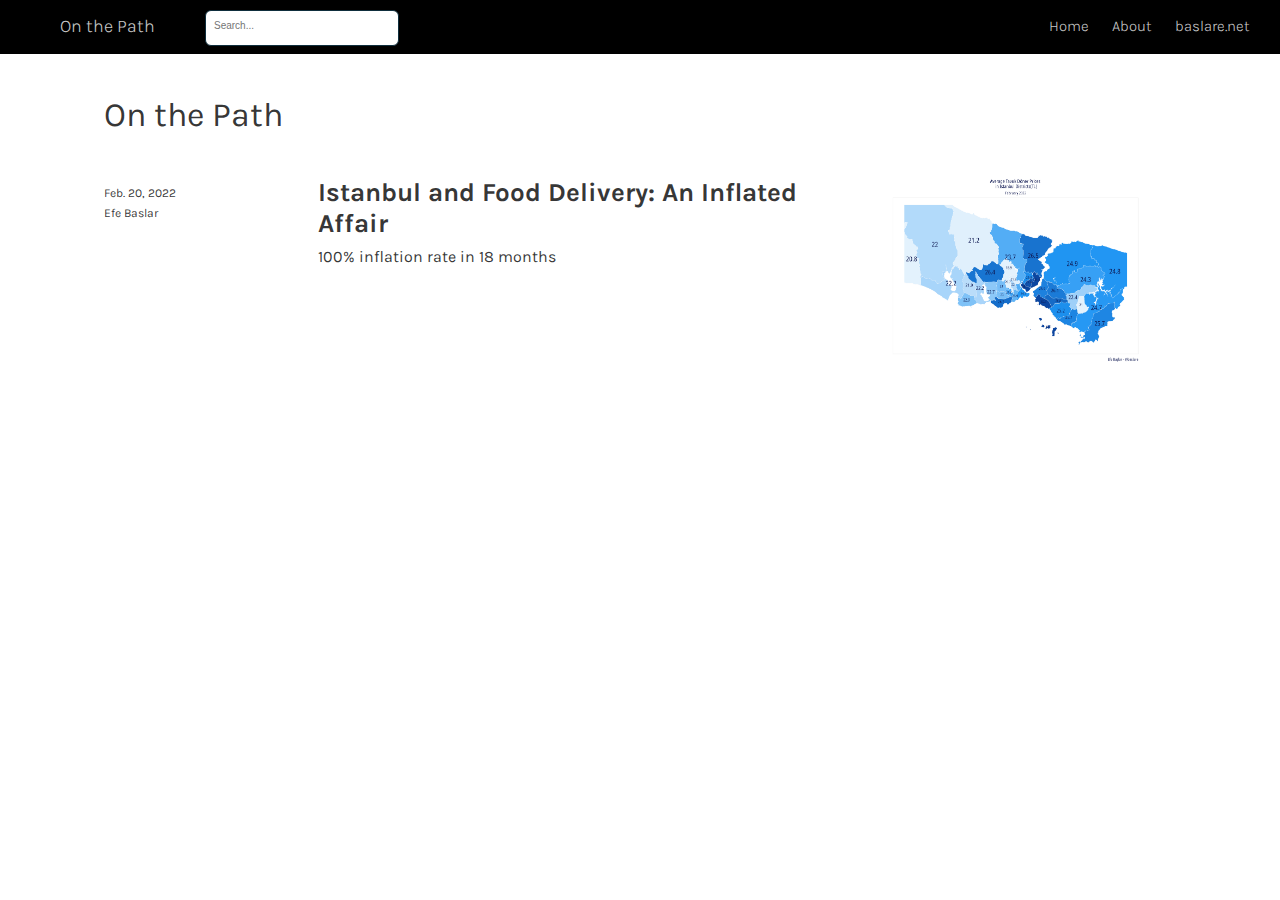
==== commit c2687cd7: "image fix v2" ====
--- a/docs/index.html
+++ b/docs/index.html
@@ -1,2298 +1,2299 @@
-<!DOCTYPE html>
-
-<html xmlns="http://www.w3.org/1999/xhtml" lang="" xml:lang="">
-
-<head>
-  <meta charset="utf-8"/>
-  <meta name="viewport" content="width=device-width, initial-scale=1"/>
-  <meta http-equiv="X-UA-Compatible" content="IE=Edge,chrome=1"/>
-  <meta name="generator" content="distill" />
-  <link rel="alternate" type="application/rss+xml" href="https://blog.baslare.net/index.xml" />
-
-  <style type="text/css">
-  /* Hide doc at startup (prevent jankiness while JS renders/transforms) */
-  body {
-    visibility: hidden;
-  }
-  </style>
-
- <!--radix_placeholder_import_source-->
- <!--/radix_placeholder_import_source-->
-
-<style type="text/css">code{white-space: pre;}</style>
-<style type="text/css" data-origin="pandoc">
-code.sourceCode > span { display: inline-block; line-height: 1.25; }
-code.sourceCode > span { color: inherit; text-decoration: inherit; }
-code.sourceCode > span:empty { height: 1.2em; }
-.sourceCode { overflow: visible; }
-code.sourceCode { white-space: pre; position: relative; }
-div.sourceCode { margin: 1em 0; }
-pre.sourceCode { margin: 0; }
-@media screen {
-div.sourceCode { overflow: auto; }
-}
-@media print {
-code.sourceCode { white-space: pre-wrap; }
-code.sourceCode > span { text-indent: -5em; padding-left: 5em; }
-}
-pre.numberSource code
-  { counter-reset: source-line 0; }
-pre.numberSource code > span
-  { position: relative; left: -4em; counter-increment: source-line; }
-pre.numberSource code > span > a:first-child::before
-  { content: counter(source-line);
-    position: relative; left: -1em; text-align: right; vertical-align: baseline;
-    border: none; display: inline-block;
-    -webkit-touch-callout: none; -webkit-user-select: none;
-    -khtml-user-select: none; -moz-user-select: none;
-    -ms-user-select: none; user-select: none;
-    padding: 0 4px; width: 4em;
-    color: #aaaaaa;
-  }
-pre.numberSource { margin-left: 3em; border-left: 1px solid #aaaaaa;  padding-left: 4px; }
-div.sourceCode
-  {   }
-@media screen {
-code.sourceCode > span > a:first-child::before { text-decoration: underline; }
-}
-code span.al { color: #ad0000; } /* Alert */
-code span.an { color: #5e5e5e; } /* Annotation */
-code span.at { } /* Attribute */
-code span.bn { color: #ad0000; } /* BaseN */
-code span.bu { } /* BuiltIn */
-code span.cf { color: #007ba5; } /* ControlFlow */
-code span.ch { color: #20794d; } /* Char */
-code span.cn { color: #8f5902; } /* Constant */
-code span.co { color: #5e5e5e; } /* Comment */
-code span.cv { color: #5e5e5e; font-style: italic; } /* CommentVar */
-code span.do { color: #5e5e5e; font-style: italic; } /* Documentation */
-code span.dt { color: #ad0000; } /* DataType */
-code span.dv { color: #ad0000; } /* DecVal */
-code span.er { color: #ad0000; } /* Error */
-code span.ex { } /* Extension */
-code span.fl { color: #ad0000; } /* Float */
-code span.fu { color: #4758ab; } /* Function */
-code span.im { } /* Import */
-code span.in { color: #5e5e5e; } /* Information */
-code span.kw { color: #007ba5; } /* Keyword */
-code span.op { color: #5e5e5e; } /* Operator */
-code span.ot { color: #007ba5; } /* Other */
-code span.pp { color: #ad0000; } /* Preprocessor */
-code span.sc { color: #5e5e5e; } /* SpecialChar */
-code span.ss { color: #20794d; } /* SpecialString */
-code span.st { color: #20794d; } /* String */
-code span.va { color: #111111; } /* Variable */
-code span.vs { color: #20794d; } /* VerbatimString */
-code span.wa { color: #5e5e5e; font-style: italic; } /* Warning */
-</style>
-
-
-  <!--radix_placeholder_meta_tags-->
-  <title>On the Path</title>
-  
-  
-  
-  
-  <!--  https://developers.facebook.com/docs/sharing/webmasters#markup -->
-  <meta property="og:title" content="On the Path"/>
-  <meta property="og:type" content="article"/>
-  <meta property="og:locale" content="en_US"/>
-  <meta property="og:site_name" content="On the Path"/>
-  
-  <!--  https://dev.twitter.com/cards/types/summary -->
-  <meta property="twitter:card" content="summary"/>
-  <meta property="twitter:title" content="On the Path"/>
-  <meta property="twitter:site" content="@baslare"/>
-  <meta property="twitter:creator" content="@baslare"/>
-  
-  <!--/radix_placeholder_meta_tags-->
-  <!--radix_placeholder_rmarkdown_metadata-->
-  
-  <script type="text/json" id="radix-rmarkdown-metadata">
-  {"type":"list","attributes":{"names":{"type":"character","attributes":{},"value":["title","site","listing"]}},"value":[{"type":"character","attributes":{},"value":["On the Path"]},{"type":"character","attributes":{},"value":["distill::distill_website"]},{"type":"character","attributes":{},"value":["posts"]}]}
-  </script>
-  <!--/radix_placeholder_rmarkdown_metadata-->
-  <!--radix_placeholder_navigation_in_header-->
-  <meta name="distill:offset" content=""/>
-  
-  <script type="application/javascript">
-  
-    window.headroom_prevent_pin = false;
-  
-    window.document.addEventListener("DOMContentLoaded", function (event) {
-  
-      // initialize headroom for banner
-      var header = $('header').get(0);
-      var headerHeight = header.offsetHeight;
-      var headroom = new Headroom(header, {
-        tolerance: 5,
-        onPin : function() {
-          if (window.headroom_prevent_pin) {
-            window.headroom_prevent_pin = false;
-            headroom.unpin();
-          }
-        }
-      });
-      headroom.init();
-      if(window.location.hash)
-        headroom.unpin();
-      $(header).addClass('headroom--transition');
-  
-      // offset scroll location for banner on hash change
-      // (see: https://github.com/WickyNilliams/headroom.js/issues/38)
-      window.addEventListener("hashchange", function(event) {
-        window.scrollTo(0, window.pageYOffset - (headerHeight + 25));
-      });
-  
-      // responsive menu
-      $('.distill-site-header').each(function(i, val) {
-        var topnav = $(this);
-        var toggle = topnav.find('.nav-toggle');
-        toggle.on('click', function() {
-          topnav.toggleClass('responsive');
-        });
-      });
-  
-      // nav dropdowns
-      $('.nav-dropbtn').click(function(e) {
-        $(this).next('.nav-dropdown-content').toggleClass('nav-dropdown-active');
-        $(this).parent().siblings('.nav-dropdown')
-           .children('.nav-dropdown-content').removeClass('nav-dropdown-active');
-      });
-      $("body").click(function(e){
-        $('.nav-dropdown-content').removeClass('nav-dropdown-active');
-      });
-      $(".nav-dropdown").click(function(e){
-        e.stopPropagation();
-      });
-    });
-  </script>
-  
-  <style type="text/css">
-  
-  /* Theme (user-documented overrideables for nav appearance) */
-  
-  .distill-site-nav {
-    color: rgba(255, 255, 255, 0.8);
-    background-color: #0F2E3D;
-    font-size: 15px;
-    font-weight: 300;
-  }
-  
-  .distill-site-nav a {
-    color: inherit;
-    text-decoration: none;
-  }
-  
-  .distill-site-nav a:hover {
-    color: white;
-  }
-  
-  @media print {
-    .distill-site-nav {
-      display: none;
-    }
-  }
-  
-  .distill-site-header {
-  
-  }
-  
-  .distill-site-footer {
-  
-  }
-  
-  
-  /* Site Header */
-  
-  .distill-site-header {
-    width: 100%;
-    box-sizing: border-box;
-    z-index: 3;
-  }
-  
-  .distill-site-header .nav-left {
-    display: inline-block;
-    margin-left: 8px;
-  }
-  
-  @media screen and (max-width: 768px) {
-    .distill-site-header .nav-left {
-      margin-left: 0;
-    }
-  }
-  
-  
-  .distill-site-header .nav-right {
-    float: right;
-    margin-right: 8px;
-  }
-  
-  .distill-site-header a,
-  .distill-site-header .title {
-    display: inline-block;
-    text-align: center;
-    padding: 14px 10px 14px 10px;
-  }
-  
-  .distill-site-header .title {
-    font-size: 18px;
-    min-width: 150px;
-  }
-  
-  .distill-site-header .logo {
-    padding: 0;
-  }
-  
-  .distill-site-header .logo img {
-    display: none;
-    max-height: 20px;
-    width: auto;
-    margin-bottom: -4px;
-  }
-  
-  .distill-site-header .nav-image img {
-    max-height: 18px;
-    width: auto;
-    display: inline-block;
-    margin-bottom: -3px;
-  }
-  
-  
-  
-  @media screen and (min-width: 1000px) {
-    .distill-site-header .logo img {
-      display: inline-block;
-    }
-    .distill-site-header .nav-left {
-      margin-left: 20px;
-    }
-    .distill-site-header .nav-right {
-      margin-right: 20px;
-    }
-    .distill-site-header .title {
-      padding-left: 12px;
-    }
-  }
-  
-  
-  .distill-site-header .nav-toggle {
-    display: none;
-  }
-  
-  .nav-dropdown {
-    display: inline-block;
-    position: relative;
-  }
-  
-  .nav-dropdown .nav-dropbtn {
-    border: none;
-    outline: none;
-    color: rgba(255, 255, 255, 0.8);
-    padding: 16px 10px;
-    background-color: transparent;
-    font-family: inherit;
-    font-size: inherit;
-    font-weight: inherit;
-    margin: 0;
-    margin-top: 1px;
-    z-index: 2;
-  }
-  
-  .nav-dropdown-content {
-    display: none;
-    position: absolute;
-    background-color: white;
-    min-width: 200px;
-    border: 1px solid rgba(0,0,0,0.15);
-    border-radius: 4px;
-    box-shadow: 0px 8px 16px 0px rgba(0,0,0,0.1);
-    z-index: 1;
-    margin-top: 2px;
-    white-space: nowrap;
-    padding-top: 4px;
-    padding-bottom: 4px;
-  }
-  
-  .nav-dropdown-content hr {
-    margin-top: 4px;
-    margin-bottom: 4px;
-    border: none;
-    border-bottom: 1px solid rgba(0, 0, 0, 0.1);
-  }
-  
-  .nav-dropdown-active {
-    display: block;
-  }
-  
-  .nav-dropdown-content a, .nav-dropdown-content .nav-dropdown-header {
-    color: black;
-    padding: 6px 24px;
-    text-decoration: none;
-    display: block;
-    text-align: left;
-  }
-  
-  .nav-dropdown-content .nav-dropdown-header {
-    display: block;
-    padding: 5px 24px;
-    padding-bottom: 0;
-    text-transform: uppercase;
-    font-size: 14px;
-    color: #999999;
-    white-space: nowrap;
-  }
-  
-  .nav-dropdown:hover .nav-dropbtn {
-    color: white;
-  }
-  
-  .nav-dropdown-content a:hover {
-    background-color: #ddd;
-    color: black;
-  }
-  
-  .nav-right .nav-dropdown-content {
-    margin-left: -45%;
-    right: 0;
-  }
-  
-  @media screen and (max-width: 768px) {
-    .distill-site-header a, .distill-site-header .nav-dropdown  {display: none;}
-    .distill-site-header a.nav-toggle {
-      float: right;
-      display: block;
-    }
-    .distill-site-header .title {
-      margin-left: 0;
-    }
-    .distill-site-header .nav-right {
-      margin-right: 0;
-    }
-    .distill-site-header {
-      overflow: hidden;
-    }
-    .nav-right .nav-dropdown-content {
-      margin-left: 0;
-    }
-  }
-  
-  
-  @media screen and (max-width: 768px) {
-    .distill-site-header.responsive {position: relative; min-height: 500px; }
-    .distill-site-header.responsive a.nav-toggle {
-      position: absolute;
-      right: 0;
-      top: 0;
-    }
-    .distill-site-header.responsive a,
-    .distill-site-header.responsive .nav-dropdown {
-      display: block;
-      text-align: left;
-    }
-    .distill-site-header.responsive .nav-left,
-    .distill-site-header.responsive .nav-right {
-      width: 100%;
-    }
-    .distill-site-header.responsive .nav-dropdown {float: none;}
-    .distill-site-header.responsive .nav-dropdown-content {position: relative;}
-    .distill-site-header.responsive .nav-dropdown .nav-dropbtn {
-      display: block;
-      width: 100%;
-      text-align: left;
-    }
-  }
-  
-  /* Site Footer */
-  
-  .distill-site-footer {
-    width: 100%;
-    overflow: hidden;
-    box-sizing: border-box;
-    z-index: 3;
-    margin-top: 30px;
-    padding-top: 30px;
-    padding-bottom: 30px;
-    text-align: center;
-  }
-  
-  /* Headroom */
-  
-  d-title {
-    padding-top: 6rem;
-  }
-  
-  @media print {
-    d-title {
-      padding-top: 4rem;
-    }
-  }
-  
-  .headroom {
-    z-index: 1000;
-    position: fixed;
-    top: 0;
-    left: 0;
-    right: 0;
-  }
-  
-  .headroom--transition {
-    transition: all .4s ease-in-out;
-  }
-  
-  .headroom--unpinned {
-    top: -100px;
-  }
-  
-  .headroom--pinned {
-    top: 0;
-  }
-  
-  /* adjust viewport for navbar height */
-  /* helps vertically center bootstrap (non-distill) content */
-  .min-vh-100 {
-    min-height: calc(100vh - 100px) !important;
-  }
-  
-  </style>
-  
-  <script src="site_libs/jquery-3.6.0/jquery-3.6.0.min.js"></script>
-  <link href="site_libs/font-awesome-5.1.0/css/all.css" rel="stylesheet"/>
-  <link href="site_libs/font-awesome-5.1.0/css/v4-shims.css" rel="stylesheet"/>
-  <script src="site_libs/headroom-0.9.4/headroom.min.js"></script>
-  <script src="site_libs/autocomplete-0.37.1/autocomplete.min.js"></script>
-  <script src="site_libs/fuse-6.4.1/fuse.min.js"></script>
-  
-  <script type="application/javascript">
-  
-  function getMeta(metaName) {
-    var metas = document.getElementsByTagName('meta');
-    for (let i = 0; i < metas.length; i++) {
-      if (metas[i].getAttribute('name') === metaName) {
-        return metas[i].getAttribute('content');
-      }
-    }
-    return '';
-  }
-  
-  function offsetURL(url) {
-    var offset = getMeta('distill:offset');
-    return offset ? offset + '/' + url : url;
-  }
-  
-  function createFuseIndex() {
-  
-    // create fuse index
-    var options = {
-      keys: [
-        { name: 'title', weight: 20 },
-        { name: 'categories', weight: 15 },
-        { name: 'description', weight: 10 },
-        { name: 'contents', weight: 5 },
-      ],
-      ignoreLocation: true,
-      threshold: 0
-    };
-    var fuse = new window.Fuse([], options);
-  
-    // fetch the main search.json
-    return fetch(offsetURL('search.json'))
-      .then(function(response) {
-        if (response.status == 200) {
-          return response.json().then(function(json) {
-            // index main articles
-            json.articles.forEach(function(article) {
-              fuse.add(article);
-            });
-            // download collections and index their articles
-            return Promise.all(json.collections.map(function(collection) {
-              return fetch(offsetURL(collection)).then(function(response) {
-                if (response.status === 200) {
-                  return response.json().then(function(articles) {
-                    articles.forEach(function(article) {
-                      fuse.add(article);
-                    });
-                  })
-                } else {
-                  return Promise.reject(
-                    new Error('Unexpected status from search index request: ' +
-                              response.status)
-                  );
-                }
-              });
-            })).then(function() {
-              return fuse;
-            });
-          });
-  
-        } else {
-          return Promise.reject(
-            new Error('Unexpected status from search index request: ' +
-                        response.status)
-          );
-        }
-      });
-  }
-  
-  window.document.addEventListener("DOMContentLoaded", function (event) {
-  
-    // get search element (bail if we don't have one)
-    var searchEl = window.document.getElementById('distill-search');
-    if (!searchEl)
-      return;
-  
-    createFuseIndex()
-      .then(function(fuse) {
-  
-        // make search box visible
-        searchEl.classList.remove('hidden');
-  
-        // initialize autocomplete
-        var options = {
-          autoselect: true,
-          hint: false,
-          minLength: 2,
-        };
-        window.autocomplete(searchEl, options, [{
-          source: function(query, callback) {
-            const searchOptions = {
-              isCaseSensitive: false,
-              shouldSort: true,
-              minMatchCharLength: 2,
-              limit: 10,
-            };
-            var results = fuse.search(query, searchOptions);
-            callback(results
-              .map(function(result) { return result.item; })
-            );
-          },
-          templates: {
-            suggestion: function(suggestion) {
-              var img = suggestion.preview && Object.keys(suggestion.preview).length > 0
-                ? `<img src="${offsetURL(suggestion.preview)}"</img>`
-                : '';
-              var html = `
-                <div class="search-item">
-                  <h3>${suggestion.title}</h3>
-                  <div class="search-item-description">
-                    ${suggestion.description || ''}
-                  </div>
-                  <div class="search-item-preview">
-                    ${img}
-                  </div>
-                </div>
-              `;
-              return html;
-            }
-          }
-        }]).on('autocomplete:selected', function(event, suggestion) {
-          window.location.href = offsetURL(suggestion.path);
-        });
-        // remove inline display style on autocompleter (we want to
-        // manage responsive display via css)
-        $('.algolia-autocomplete').css("display", "");
-      })
-      .catch(function(error) {
-        console.log(error);
-      });
-  
-  });
-  
-  </script>
-  
-  <style type="text/css">
-  
-  .nav-search {
-    font-size: x-small;
-  }
-  
-  /* Algolioa Autocomplete */
-  
-  .algolia-autocomplete {
-    display: inline-block;
-    margin-left: 10px;
-    vertical-align: sub;
-    background-color: white;
-    color: black;
-    padding: 6px;
-    padding-top: 8px;
-    padding-bottom: 0;
-    border-radius: 6px;
-    border: 1px #0F2E3D solid;
-    width: 180px;
-  }
-  
-  
-  @media screen and (max-width: 768px) {
-    .distill-site-nav .algolia-autocomplete {
-      display: none;
-      visibility: hidden;
-    }
-    .distill-site-nav.responsive .algolia-autocomplete {
-      display: inline-block;
-      visibility: visible;
-    }
-    .distill-site-nav.responsive .algolia-autocomplete .aa-dropdown-menu {
-      margin-left: 0;
-      width: 400px;
-      max-height: 400px;
-    }
-  }
-  
-  .algolia-autocomplete .aa-input, .algolia-autocomplete .aa-hint {
-    width: 90%;
-    outline: none;
-    border: none;
-  }
-  
-  .algolia-autocomplete .aa-hint {
-    color: #999;
-  }
-  .algolia-autocomplete .aa-dropdown-menu {
-    width: 550px;
-    max-height: 70vh;
-    overflow-x: visible;
-    overflow-y: scroll;
-    padding: 5px;
-    margin-top: 3px;
-    margin-left: -150px;
-    background-color: #fff;
-    border-radius: 5px;
-    border: 1px solid #999;
-    border-top: none;
-  }
-  
-  .algolia-autocomplete .aa-dropdown-menu .aa-suggestion {
-    cursor: pointer;
-    padding: 5px 4px;
-    border-bottom: 1px solid #eee;
-  }
-  
-  .algolia-autocomplete .aa-dropdown-menu .aa-suggestion:last-of-type {
-    border-bottom: none;
-    margin-bottom: 2px;
-  }
-  
-  .algolia-autocomplete .aa-dropdown-menu .aa-suggestion .search-item {
-    overflow: hidden;
-    font-size: 0.8em;
-    line-height: 1.4em;
-  }
-  
-  .algolia-autocomplete .aa-dropdown-menu .aa-suggestion .search-item h3 {
-    font-size: 1rem;
-    margin-block-start: 0;
-    margin-block-end: 5px;
-  }
-  
-  .algolia-autocomplete .aa-dropdown-menu .aa-suggestion .search-item-description {
-    display: inline-block;
-    overflow: hidden;
-    height: 2.8em;
-    width: 80%;
-    margin-right: 4%;
-  }
-  
-  .algolia-autocomplete .aa-dropdown-menu .aa-suggestion .search-item-preview {
-    display: inline-block;
-    width: 15%;
-  }
-  
-  .algolia-autocomplete .aa-dropdown-menu .aa-suggestion .search-item-preview img {
-    height: 3em;
-    width: auto;
-    display: none;
-  }
-  
-  .algolia-autocomplete .aa-dropdown-menu .aa-suggestion .search-item-preview img[src] {
-    display: initial;
-  }
-  
-  .algolia-autocomplete .aa-dropdown-menu .aa-suggestion.aa-cursor {
-    background-color: #eee;
-  }
-  .algolia-autocomplete .aa-dropdown-menu .aa-suggestion em {
-    font-weight: bold;
-    font-style: normal;
-  }
-  
-  </style>
-  
-  
-  <!--/radix_placeholder_navigation_in_header-->
-  <!--radix_placeholder_distill-->
-  
-  <style type="text/css">
-  
-  body {
-    background-color: white;
-  }
-  
-  .pandoc-table {
-    width: 100%;
-  }
-  
-  .pandoc-table>caption {
-    margin-bottom: 10px;
-  }
-  
-  .pandoc-table th:not([align]) {
-    text-align: left;
-  }
-  
-  .pagedtable-footer {
-    font-size: 15px;
-  }
-  
-  d-byline .byline {
-    grid-template-columns: 2fr 2fr;
-  }
-  
-  d-byline .byline h3 {
-    margin-block-start: 1.5em;
-  }
-  
-  d-byline .byline .authors-affiliations h3 {
-    margin-block-start: 0.5em;
-  }
-  
-  .authors-affiliations .orcid-id {
-    width: 16px;
-    height:16px;
-    margin-left: 4px;
-    margin-right: 4px;
-    vertical-align: middle;
-    padding-bottom: 2px;
-  }
-  
-  d-title .dt-tags {
-    margin-top: 1em;
-    grid-column: text;
-  }
-  
-  .dt-tags .dt-tag {
-    text-decoration: none;
-    display: inline-block;
-    color: rgba(0,0,0,0.6);
-    padding: 0em 0.4em;
-    margin-right: 0.5em;
-    margin-bottom: 0.4em;
-    font-size: 70%;
-    border: 1px solid rgba(0,0,0,0.2);
-    border-radius: 3px;
-    text-transform: uppercase;
-    font-weight: 500;
-  }
-  
-  d-article table.gt_table td,
-  d-article table.gt_table th {
-    border-bottom: none;
-  }
-  
-  .html-widget {
-    margin-bottom: 2.0em;
-  }
-  
-  .l-screen-inset {
-    padding-right: 16px;
-  }
-  
-  .l-screen .caption {
-    margin-left: 10px;
-  }
-  
-  .shaded {
-    background: rgb(247, 247, 247);
-    padding-top: 20px;
-    padding-bottom: 20px;
-    border-top: 1px solid rgba(0, 0, 0, 0.1);
-    border-bottom: 1px solid rgba(0, 0, 0, 0.1);
-  }
-  
-  .shaded .html-widget {
-    margin-bottom: 0;
-    border: 1px solid rgba(0, 0, 0, 0.1);
-  }
-  
-  .shaded .shaded-content {
-    background: white;
-  }
-  
-  .text-output {
-    margin-top: 0;
-    line-height: 1.5em;
-  }
-  
-  .hidden {
-    display: none !important;
-  }
-  
-  d-article {
-    padding-top: 2.5rem;
-    padding-bottom: 30px;
-  }
-  
-  d-appendix {
-    padding-top: 30px;
-  }
-  
-  d-article>p>img {
-    width: 100%;
-  }
-  
-  d-article h2 {
-    margin: 1rem 0 1.5rem 0;
-  }
-  
-  d-article h3 {
-    margin-top: 1.5rem;
-  }
-  
-  d-article iframe {
-    border: 1px solid rgba(0, 0, 0, 0.1);
-    margin-bottom: 2.0em;
-    width: 100%;
-  }
-  
-  /* Tweak code blocks */
-  
-  d-article div.sourceCode code,
-  d-article pre code {
-    font-family: Consolas, Monaco, 'Andale Mono', 'Ubuntu Mono', monospace;
-  }
-  
-  d-article pre,
-  d-article div.sourceCode,
-  d-article div.sourceCode pre {
-    overflow: auto;
-  }
-  
-  d-article div.sourceCode {
-    background-color: white;
-  }
-  
-  d-article div.sourceCode pre {
-    padding-left: 10px;
-    font-size: 12px;
-    border-left: 2px solid rgba(0,0,0,0.1);
-  }
-  
-  d-article pre {
-    font-size: 12px;
-    color: black;
-    background: none;
-    margin-top: 0;
-    text-align: left;
-    white-space: pre;
-    word-spacing: normal;
-    word-break: normal;
-    word-wrap: normal;
-    line-height: 1.5;
-  
-    -moz-tab-size: 4;
-    -o-tab-size: 4;
-    tab-size: 4;
-  
-    -webkit-hyphens: none;
-    -moz-hyphens: none;
-    -ms-hyphens: none;
-    hyphens: none;
-  }
-  
-  d-article pre a {
-    border-bottom: none;
-  }
-  
-  d-article pre a:hover {
-    border-bottom: none;
-    text-decoration: underline;
-  }
-  
-  d-article details {
-    grid-column: text;
-    margin-bottom: 0.8em;
-  }
-  
-  @media(min-width: 768px) {
-  
-  d-article pre,
-  d-article div.sourceCode,
-  d-article div.sourceCode pre {
-    overflow: visible !important;
-  }
-  
-  d-article div.sourceCode pre {
-    padding-left: 18px;
-    font-size: 14px;
-  }
-  
-  d-article pre {
-    font-size: 14px;
-  }
-  
-  }
-  
-  figure img.external {
-    background: white;
-    border: 1px solid rgba(0, 0, 0, 0.1);
-    box-shadow: 0 1px 8px rgba(0, 0, 0, 0.1);
-    padding: 18px;
-    box-sizing: border-box;
-  }
-  
-  /* CSS for d-contents */
-  
-  .d-contents {
-    grid-column: text;
-    color: rgba(0,0,0,0.8);
-    font-size: 0.9em;
-    padding-bottom: 1em;
-    margin-bottom: 1em;
-    padding-bottom: 0.5em;
-    margin-bottom: 1em;
-    padding-left: 0.25em;
-    justify-self: start;
-  }
-  
-  @media(min-width: 1000px) {
-    .d-contents.d-contents-float {
-      height: 0;
-      grid-column-start: 1;
-      grid-column-end: 4;
-      justify-self: center;
-      padding-right: 3em;
-      padding-left: 2em;
-    }
-  }
-  
-  .d-contents nav h3 {
-    font-size: 18px;
-    margin-top: 0;
-    margin-bottom: 1em;
-  }
-  
-  .d-contents li {
-    list-style-type: none
-  }
-  
-  .d-contents nav > ul {
-    padding-left: 0;
-  }
-  
-  .d-contents ul {
-    padding-left: 1em
-  }
-  
-  .d-contents nav ul li {
-    margin-top: 0.6em;
-    margin-bottom: 0.2em;
-  }
-  
-  .d-contents nav a {
-    font-size: 13px;
-    border-bottom: none;
-    text-decoration: none
-    color: rgba(0, 0, 0, 0.8);
-  }
-  
-  .d-contents nav a:hover {
-    text-decoration: underline solid rgba(0, 0, 0, 0.6)
-  }
-  
-  .d-contents nav > ul > li > a {
-    font-weight: 600;
-  }
-  
-  .d-contents nav > ul > li > ul {
-    font-weight: inherit;
-  }
-  
-  .d-contents nav > ul > li > ul > li {
-    margin-top: 0.2em;
-  }
-  
-  
-  .d-contents nav ul {
-    margin-top: 0;
-    margin-bottom: 0.25em;
-  }
-  
-  .d-article-with-toc h2:nth-child(2) {
-    margin-top: 0;
-  }
-  
-  
-  /* Figure */
-  
-  .figure {
-    position: relative;
-    margin-bottom: 2.5em;
-    margin-top: 1.5em;
-  }
-  
-  .figure img {
-    width: 100%;
-  }
-  
-  .figure .caption {
-    color: rgba(0, 0, 0, 0.6);
-    font-size: 12px;
-    line-height: 1.5em;
-  }
-  
-  .figure img.external {
-    background: white;
-    border: 1px solid rgba(0, 0, 0, 0.1);
-    box-shadow: 0 1px 8px rgba(0, 0, 0, 0.1);
-    padding: 18px;
-    box-sizing: border-box;
-  }
-  
-  .figure .caption a {
-    color: rgba(0, 0, 0, 0.6);
-  }
-  
-  .figure .caption b,
-  .figure .caption strong, {
-    font-weight: 600;
-    color: rgba(0, 0, 0, 1.0);
-  }
-  
-  /* Citations */
-  
-  d-article .citation {
-    color: inherit;
-    cursor: inherit;
-  }
-  
-  div.hanging-indent{
-    margin-left: 1em; text-indent: -1em;
-  }
-  
-  /* Citation hover box */
-  
-  .tippy-box[data-theme~=light-border] {
-    background-color: rgba(250, 250, 250, 0.95);
-  }
-  
-  .tippy-content > p {
-    margin-bottom: 0;
-    padding: 2px;
-  }
-  
-  
-  /* Tweak 1000px media break to show more text */
-  
-  @media(min-width: 1000px) {
-    .base-grid,
-    distill-header,
-    d-title,
-    d-abstract,
-    d-article,
-    d-appendix,
-    distill-appendix,
-    d-byline,
-    d-footnote-list,
-    d-citation-list,
-    distill-footer {
-      grid-template-columns: [screen-start] 1fr [page-start kicker-start] 80px [middle-start] 50px [text-start kicker-end] 65px 65px 65px 65px 65px 65px 65px 65px [text-end gutter-start] 65px [middle-end] 65px [page-end gutter-end] 1fr [screen-end];
-      grid-column-gap: 16px;
-    }
-  
-    .grid {
-      grid-column-gap: 16px;
-    }
-  
-    d-article {
-      font-size: 1.06rem;
-      line-height: 1.7em;
-    }
-    figure .caption, .figure .caption, figure figcaption {
-      font-size: 13px;
-    }
-  }
-  
-  @media(min-width: 1180px) {
-    .base-grid,
-    distill-header,
-    d-title,
-    d-abstract,
-    d-article,
-    d-appendix,
-    distill-appendix,
-    d-byline,
-    d-footnote-list,
-    d-citation-list,
-    distill-footer {
-      grid-template-columns: [screen-start] 1fr [page-start kicker-start] 60px [middle-start] 60px [text-start kicker-end] 60px 60px 60px 60px 60px 60px 60px 60px [text-end gutter-start] 60px [middle-end] 60px [page-end gutter-end] 1fr [screen-end];
-      grid-column-gap: 32px;
-    }
-  
-    .grid {
-      grid-column-gap: 32px;
-    }
-  }
-  
-  
-  /* Get the citation styles for the appendix (not auto-injected on render since
-     we do our own rendering of the citation appendix) */
-  
-  d-appendix .citation-appendix,
-  .d-appendix .citation-appendix {
-    font-size: 11px;
-    line-height: 15px;
-    border-left: 1px solid rgba(0, 0, 0, 0.1);
-    padding-left: 18px;
-    border: 1px solid rgba(0,0,0,0.1);
-    background: rgba(0, 0, 0, 0.02);
-    padding: 10px 18px;
-    border-radius: 3px;
-    color: rgba(150, 150, 150, 1);
-    overflow: hidden;
-    margin-top: -12px;
-    white-space: pre-wrap;
-    word-wrap: break-word;
-  }
-  
-  /* Include appendix styles here so they can be overridden */
-  
-  d-appendix {
-    contain: layout style;
-    font-size: 0.8em;
-    line-height: 1.7em;
-    margin-top: 60px;
-    margin-bottom: 0;
-    border-top: 1px solid rgba(0, 0, 0, 0.1);
-    color: rgba(0,0,0,0.5);
-    padding-top: 60px;
-    padding-bottom: 48px;
-  }
-  
-  d-appendix h3 {
-    grid-column: page-start / text-start;
-    font-size: 15px;
-    font-weight: 500;
-    margin-top: 1em;
-    margin-bottom: 0;
-    color: rgba(0,0,0,0.65);
-  }
-  
-  d-appendix h3 + * {
-    margin-top: 1em;
-  }
-  
-  d-appendix ol {
-    padding: 0 0 0 15px;
-  }
-  
-  @media (min-width: 768px) {
-    d-appendix ol {
-      padding: 0 0 0 30px;
-      margin-left: -30px;
-    }
-  }
-  
-  d-appendix li {
-    margin-bottom: 1em;
-  }
-  
-  d-appendix a {
-    color: rgba(0, 0, 0, 0.6);
-  }
-  
-  d-appendix > * {
-    grid-column: text;
-  }
-  
-  d-appendix > d-footnote-list,
-  d-appendix > d-citation-list,
-  d-appendix > distill-appendix {
-    grid-column: screen;
-  }
-  
-  /* Include footnote styles here so they can be overridden */
-  
-  d-footnote-list {
-    contain: layout style;
-  }
-  
-  d-footnote-list > * {
-    grid-column: text;
-  }
-  
-  d-footnote-list a.footnote-backlink {
-    color: rgba(0,0,0,0.3);
-    padding-left: 0.5em;
-  }
-  
-  
-  
-  /* Anchor.js */
-  
-  .anchorjs-link {
-    /*transition: all .25s linear; */
-    text-decoration: none;
-    border-bottom: none;
-  }
-  *:hover > .anchorjs-link {
-    margin-left: -1.125em !important;
-    text-decoration: none;
-    border-bottom: none;
-  }
-  
-  /* Social footer */
-  
-  .social_footer {
-    margin-top: 30px;
-    margin-bottom: 0;
-    color: rgba(0,0,0,0.67);
-  }
-  
-  .disqus-comments {
-    margin-right: 30px;
-  }
-  
-  .disqus-comment-count {
-    border-bottom: 1px solid rgba(0, 0, 0, 0.4);
-    cursor: pointer;
-  }
-  
-  #disqus_thread {
-    margin-top: 30px;
-  }
-  
-  .article-sharing a {
-    border-bottom: none;
-    margin-right: 8px;
-  }
-  
-  .article-sharing a:hover {
-    border-bottom: none;
-  }
-  
-  .sidebar-section.subscribe {
-    font-size: 12px;
-    line-height: 1.6em;
-  }
-  
-  .subscribe p {
-    margin-bottom: 0.5em;
-  }
-  
-  
-  .article-footer .subscribe {
-    font-size: 15px;
-    margin-top: 45px;
-  }
-  
-  
-  .sidebar-section.custom {
-    font-size: 12px;
-    line-height: 1.6em;
-  }
-  
-  .custom p {
-    margin-bottom: 0.5em;
-  }
-  
-  /* Styles for listing layout (hide title) */
-  .layout-listing d-title, .layout-listing .d-title {
-    display: none;
-  }
-  
-  /* Styles for posts lists (not auto-injected) */
-  
-  
-  .posts-with-sidebar {
-    padding-left: 45px;
-    padding-right: 45px;
-  }
-  
-  .posts-list .description h2,
-  .posts-list .description p {
-    font-family: -apple-system, BlinkMacSystemFont, "Segoe UI", Roboto, Oxygen, Ubuntu, Cantarell, "Fira Sans", "Droid Sans", "Helvetica Neue", Arial, sans-serif;
-  }
-  
-  .posts-list .description h2 {
-    font-weight: 700;
-    border-bottom: none;
-    padding-bottom: 0;
-  }
-  
-  .posts-list h2.post-tag {
-    border-bottom: 1px solid rgba(0, 0, 0, 0.2);
-    padding-bottom: 12px;
-  }
-  .posts-list {
-    margin-top: 60px;
-    margin-bottom: 24px;
-  }
-  
-  .posts-list .post-preview {
-    text-decoration: none;
-    overflow: hidden;
-    display: block;
-    border-bottom: 1px solid rgba(0, 0, 0, 0.1);
-    padding: 24px 0;
-  }
-  
-  .post-preview-last {
-    border-bottom: none !important;
-  }
-  
-  .posts-list .posts-list-caption {
-    grid-column: screen;
-    font-weight: 400;
-  }
-  
-  .posts-list .post-preview h2 {
-    margin: 0 0 6px 0;
-    line-height: 1.2em;
-    font-style: normal;
-    font-size: 24px;
-  }
-  
-  .posts-list .post-preview p {
-    margin: 0 0 12px 0;
-    line-height: 1.4em;
-    font-size: 16px;
-  }
-  
-  .posts-list .post-preview .thumbnail {
-    box-sizing: border-box;
-    margin-bottom: 24px;
-    position: relative;
-    max-width: 500px;
-  }
-  .posts-list .post-preview img {
-    width: 100%;
-    display: block;
-  }
-  
-  .posts-list .metadata {
-    font-size: 12px;
-    line-height: 1.4em;
-    margin-bottom: 18px;
-  }
-  
-  .posts-list .metadata > * {
-    display: inline-block;
-  }
-  
-  .posts-list .metadata .publishedDate {
-    margin-right: 2em;
-  }
-  
-  .posts-list .metadata .dt-authors {
-    display: block;
-    margin-top: 0.3em;
-    margin-right: 2em;
-  }
-  
-  .posts-list .dt-tags {
-    display: block;
-    line-height: 1em;
-  }
-  
-  .posts-list .dt-tags .dt-tag {
-    display: inline-block;
-    color: rgba(0,0,0,0.6);
-    padding: 0.3em 0.4em;
-    margin-right: 0.2em;
-    margin-bottom: 0.4em;
-    font-size: 60%;
-    border: 1px solid rgba(0,0,0,0.2);
-    border-radius: 3px;
-    text-transform: uppercase;
-    font-weight: 500;
-  }
-  
-  .posts-list img {
-    opacity: 1;
-  }
-  
-  .posts-list img[data-src] {
-    opacity: 0;
-  }
-  
-  .posts-more {
-    clear: both;
-  }
-  
-  
-  .posts-sidebar {
-    font-size: 16px;
-  }
-  
-  .posts-sidebar h3 {
-    font-size: 16px;
-    margin-top: 0;
-    margin-bottom: 0.5em;
-    font-weight: 400;
-    text-transform: uppercase;
-  }
-  
-  .sidebar-section {
-    margin-bottom: 30px;
-  }
-  
-  .categories ul {
-    list-style-type: none;
-    margin: 0;
-    padding: 0;
-  }
-  
-  .categories li {
-    color: rgba(0, 0, 0, 0.8);
-    margin-bottom: 0;
-  }
-  
-  .categories li>a {
-    border-bottom: none;
-  }
-  
-  .categories li>a:hover {
-    border-bottom: 1px solid rgba(0, 0, 0, 0.4);
-  }
-  
-  .categories .active {
-    font-weight: 600;
-  }
-  
-  .categories .category-count {
-    color: rgba(0, 0, 0, 0.4);
-  }
-  
-  
-  @media(min-width: 768px) {
-    .posts-list .post-preview h2 {
-      font-size: 26px;
-    }
-    .posts-list .post-preview .thumbnail {
-      float: right;
-      width: 30%;
-      margin-bottom: 0;
-    }
-    .posts-list .post-preview .description {
-      float: left;
-      width: 45%;
-    }
-    .posts-list .post-preview .metadata {
-      float: left;
-      width: 20%;
-      margin-top: 8px;
-    }
-    .posts-list .post-preview p {
-      margin: 0 0 12px 0;
-      line-height: 1.5em;
-      font-size: 16px;
-    }
-    .posts-with-sidebar .posts-list {
-      float: left;
-      width: 75%;
-    }
-    .posts-with-sidebar .posts-sidebar {
-      float: right;
-      width: 20%;
-      margin-top: 60px;
-      padding-top: 24px;
-      padding-bottom: 24px;
-    }
-  }
-  
-  
-  /* Improve display for browsers without grid (IE/Edge <= 15) */
-  
-  .downlevel {
-    line-height: 1.6em;
-    font-family: -apple-system, BlinkMacSystemFont, "Segoe UI", Roboto, Oxygen, Ubuntu, Cantarell, "Fira Sans", "Droid Sans", "Helvetica Neue", Arial, sans-serif;
-    margin: 0;
-  }
-  
-  .downlevel .d-title {
-    padding-top: 6rem;
-    padding-bottom: 1.5rem;
-  }
-  
-  .downlevel .d-title h1 {
-    font-size: 50px;
-    font-weight: 700;
-    line-height: 1.1em;
-    margin: 0 0 0.5rem;
-  }
-  
-  .downlevel .d-title p {
-    font-weight: 300;
-    font-size: 1.2rem;
-    line-height: 1.55em;
-    margin-top: 0;
-  }
-  
-  .downlevel .d-byline {
-    padding-top: 0.8em;
-    padding-bottom: 0.8em;
-    font-size: 0.8rem;
-    line-height: 1.8em;
-  }
-  
-  .downlevel .section-separator {
-    border: none;
-    border-top: 1px solid rgba(0, 0, 0, 0.1);
-  }
-  
-  .downlevel .d-article {
-    font-size: 1.06rem;
-    line-height: 1.7em;
-    padding-top: 1rem;
-    padding-bottom: 2rem;
-  }
-  
-  
-  .downlevel .d-appendix {
-    padding-left: 0;
-    padding-right: 0;
-    max-width: none;
-    font-size: 0.8em;
-    line-height: 1.7em;
-    margin-bottom: 0;
-    color: rgba(0,0,0,0.5);
-    padding-top: 40px;
-    padding-bottom: 48px;
-  }
-  
-  .downlevel .footnotes ol {
-    padding-left: 13px;
-  }
-  
-  .downlevel .base-grid,
-  .downlevel .distill-header,
-  .downlevel .d-title,
-  .downlevel .d-abstract,
-  .downlevel .d-article,
-  .downlevel .d-appendix,
-  .downlevel .distill-appendix,
-  .downlevel .d-byline,
-  .downlevel .d-footnote-list,
-  .downlevel .d-citation-list,
-  .downlevel .distill-footer,
-  .downlevel .appendix-bottom,
-  .downlevel .posts-container {
-    padding-left: 40px;
-    padding-right: 40px;
-  }
-  
-  @media(min-width: 768px) {
-    .downlevel .base-grid,
-    .downlevel .distill-header,
-    .downlevel .d-title,
-    .downlevel .d-abstract,
-    .downlevel .d-article,
-    .downlevel .d-appendix,
-    .downlevel .distill-appendix,
-    .downlevel .d-byline,
-    .downlevel .d-footnote-list,
-    .downlevel .d-citation-list,
-    .downlevel .distill-footer,
-    .downlevel .appendix-bottom,
-    .downlevel .posts-container {
-    padding-left: 150px;
-    padding-right: 150px;
-    max-width: 900px;
-  }
-  }
-  
-  .downlevel pre code {
-    display: block;
-    border-left: 2px solid rgba(0, 0, 0, .1);
-    padding: 0 0 0 20px;
-    font-size: 14px;
-  }
-  
-  .downlevel code, .downlevel pre {
-    color: black;
-    background: none;
-    font-family: Consolas, Monaco, 'Andale Mono', 'Ubuntu Mono', monospace;
-    text-align: left;
-    white-space: pre;
-    word-spacing: normal;
-    word-break: normal;
-    word-wrap: normal;
-    line-height: 1.5;
-  
-    -moz-tab-size: 4;
-    -o-tab-size: 4;
-    tab-size: 4;
-  
-    -webkit-hyphens: none;
-    -moz-hyphens: none;
-    -ms-hyphens: none;
-    hyphens: none;
-  }
-  
-  .downlevel .posts-list .post-preview {
-    color: inherit;
-  }
-  
-  
-  
-  </style>
-  
-  <script type="application/javascript">
-  
-  function is_downlevel_browser() {
-    if (bowser.isUnsupportedBrowser({ msie: "12", msedge: "16"},
-                                   window.navigator.userAgent)) {
-      return true;
-    } else {
-      return window.load_distill_framework === undefined;
-    }
-  }
-  
-  // show body when load is complete
-  function on_load_complete() {
-  
-    // add anchors
-    if (window.anchors) {
-      window.anchors.options.placement = 'left';
-      window.anchors.add('d-article > h2, d-article > h3, d-article > h4, d-article > h5');
-    }
-  
-  
-    // set body to visible
-    document.body.style.visibility = 'visible';
-  
-    // force redraw for leaflet widgets
-    if (window.HTMLWidgets) {
-      var maps = window.HTMLWidgets.findAll(".leaflet");
-      $.each(maps, function(i, el) {
-        var map = this.getMap();
-        map.invalidateSize();
-        map.eachLayer(function(layer) {
-          if (layer instanceof L.TileLayer)
-            layer.redraw();
-        });
-      });
-    }
-  
-    // trigger 'shown' so htmlwidgets resize
-    $('d-article').trigger('shown');
-  }
-  
-  function init_distill() {
-  
-    init_common();
-  
-    // create front matter
-    var front_matter = $('<d-front-matter></d-front-matter>');
-    $('#distill-front-matter').wrap(front_matter);
-  
-    // create d-title
-    $('.d-title').changeElementType('d-title');
-  
-    // create d-byline
-    var byline = $('<d-byline></d-byline>');
-    $('.d-byline').replaceWith(byline);
-  
-    // create d-article
-    var article = $('<d-article></d-article>');
-    $('.d-article').wrap(article).children().unwrap();
-  
-    // move posts container into article
-    $('.posts-container').appendTo($('d-article'));
-  
-    // create d-appendix
-    $('.d-appendix').changeElementType('d-appendix');
-  
-    // flag indicating that we have appendix items
-    var appendix = $('.appendix-bottom').children('h3').length > 0;
-  
-    // replace footnotes with <d-footnote>
-    $('.footnote-ref').each(function(i, val) {
-      appendix = true;
-      var href = $(this).attr('href');
-      var id = href.replace('#', '');
-      var fn = $('#' + id);
-      var fn_p = $('#' + id + '>p');
-      fn_p.find('.footnote-back').remove();
-      var text = fn_p.html();
-      var dtfn = $('<d-footnote></d-footnote>');
-      dtfn.html(text);
-      $(this).replaceWith(dtfn);
-    });
-    // remove footnotes
-    $('.footnotes').remove();
-  
-    // move refs into #references-listing
-    $('#references-listing').replaceWith($('#refs'));
-  
-    $('h1.appendix, h2.appendix').each(function(i, val) {
-      $(this).changeElementType('h3');
-    });
-    $('h3.appendix').each(function(i, val) {
-      var id = $(this).attr('id');
-      $('.d-contents a[href="#' + id + '"]').parent().remove();
-      appendix = true;
-      $(this).nextUntil($('h1, h2, h3')).addBack().appendTo($('d-appendix'));
-    });
-  
-    // show d-appendix if we have appendix content
-    $("d-appendix").css('display', appendix ? 'grid' : 'none');
-  
-    // localize layout chunks to just output
-    $('.layout-chunk').each(function(i, val) {
-  
-      // capture layout
-      var layout = $(this).attr('data-layout');
-  
-      // apply layout to markdown level block elements
-      var elements = $(this).children().not('details, div.sourceCode, pre, script');
-      elements.each(function(i, el) {
-        var layout_div = $('<div class="' + layout + '"></div>');
-        if (layout_div.hasClass('shaded')) {
-          var shaded_content = $('<div class="shaded-content"></div>');
-          $(this).wrap(shaded_content);
-          $(this).parent().wrap(layout_div);
-        } else {
-          $(this).wrap(layout_div);
-        }
-      });
-  
-  
-      // unwrap the layout-chunk div
-      $(this).children().unwrap();
-    });
-  
-    // remove code block used to force  highlighting css
-    $('.distill-force-highlighting-css').parent().remove();
-  
-    // remove empty line numbers inserted by pandoc when using a
-    // custom syntax highlighting theme
-    $('code.sourceCode a:empty').remove();
-  
-    // load distill framework
-    load_distill_framework();
-  
-    // wait for window.distillRunlevel == 4 to do post processing
-    function distill_post_process() {
-  
-      if (!window.distillRunlevel || window.distillRunlevel < 4)
-        return;
-  
-      // hide author/affiliations entirely if we have no authors
-      var front_matter = JSON.parse($("#distill-front-matter").html());
-      var have_authors = front_matter.authors && front_matter.authors.length > 0;
-      if (!have_authors)
-        $('d-byline').addClass('hidden');
-  
-      // article with toc class
-      $('.d-contents').parent().addClass('d-article-with-toc');
-  
-      // strip links that point to #
-      $('.authors-affiliations').find('a[href="#"]').removeAttr('href');
-  
-      // add orcid ids
-      $('.authors-affiliations').find('.author').each(function(i, el) {
-        var orcid_id = front_matter.authors[i].orcidID;
-        if (orcid_id) {
-          var a = $('<a></a>');
-          a.attr('href', 'https://orcid.org/' + orcid_id);
-          var img = $('<img></img>');
-          img.addClass('orcid-id');
-          img.attr('alt', 'ORCID ID');
-          img.attr('src','[data-uri]');
-          a.append(img);
-          $(this).append(a);
-        }
-      });
-  
-      // hide elements of author/affiliations grid that have no value
-      function hide_byline_column(caption) {
-        $('d-byline').find('h3:contains("' + caption + '")').parent().css('visibility', 'hidden');
-      }
-  
-      // affiliations
-      var have_affiliations = false;
-      for (var i = 0; i<front_matter.authors.length; ++i) {
-        var author = front_matter.authors[i];
-        if (author.affiliation !== "&nbsp;") {
-          have_affiliations = true;
-          break;
-        }
-      }
-      if (!have_affiliations)
-        $('d-byline').find('h3:contains("Affiliations")').css('visibility', 'hidden');
-  
-      // published date
-      if (!front_matter.publishedDate)
-        hide_byline_column("Published");
-  
-      // document object identifier
-      var doi = $('d-byline').find('h3:contains("DOI")');
-      var doi_p = doi.next().empty();
-      if (!front_matter.doi) {
-        // if we have a citation and valid citationText then link to that
-        if ($('#citation').length > 0 && front_matter.citationText) {
-          doi.html('Citation');
-          $('<a href="#citation"></a>')
-            .text(front_matter.citationText)
-            .appendTo(doi_p);
-        } else {
-          hide_byline_column("DOI");
-        }
-      } else {
-        $('<a></a>')
-           .attr('href', "https://doi.org/" + front_matter.doi)
-           .html(front_matter.doi)
-           .appendTo(doi_p);
-      }
-  
-       // change plural form of authors/affiliations
-      if (front_matter.authors.length === 1) {
-        var grid = $('.authors-affiliations');
-        grid.children('h3:contains("Authors")').text('Author');
-        grid.children('h3:contains("Affiliations")').text('Affiliation');
-      }
-  
-      // remove d-appendix and d-footnote-list local styles
-      $('d-appendix > style:first-child').remove();
-      $('d-footnote-list > style:first-child').remove();
-  
-      // move appendix-bottom entries to the bottom
-      $('.appendix-bottom').appendTo('d-appendix').children().unwrap();
-      $('.appendix-bottom').remove();
-  
-      // hoverable references
-      $('span.citation[data-cites]').each(function() {
-        var refs = $(this).attr('data-cites').split(" ");
-        var refHtml = refs.map(function(ref) {
-          return "<p>" + $('#ref-' + ref).html() + "</p>";
-        }).join("\n");
-        window.tippy(this, {
-          allowHTML: true,
-          content: refHtml,
-          maxWidth: 500,
-          interactive: true,
-          interactiveBorder: 10,
-          theme: 'light-border',
-          placement: 'bottom-start'
-        });
-      });
-  
-      // clear polling timer
-      clearInterval(tid);
-  
-      // show body now that everything is ready
-      on_load_complete();
-    }
-  
-    var tid = setInterval(distill_post_process, 50);
-    distill_post_process();
-  
-  }
-  
-  function init_downlevel() {
-  
-    init_common();
-  
-     // insert hr after d-title
-    $('.d-title').after($('<hr class="section-separator"/>'));
-  
-    // check if we have authors
-    var front_matter = JSON.parse($("#distill-front-matter").html());
-    var have_authors = front_matter.authors && front_matter.authors.length > 0;
-  
-    // manage byline/border
-    if (!have_authors)
-      $('.d-byline').remove();
-    $('.d-byline').after($('<hr class="section-separator"/>'));
-    $('.d-byline a').remove();
-  
-    // remove toc
-    $('.d-contents').remove();
-  
-    // move appendix elements
-    $('h1.appendix, h2.appendix').each(function(i, val) {
-      $(this).changeElementType('h3');
-    });
-    $('h3.appendix').each(function(i, val) {
-      $(this).nextUntil($('h1, h2, h3')).addBack().appendTo($('.d-appendix'));
-    });
-  
-  
-    // inject headers into references and footnotes
-    var refs_header = $('<h3></h3>');
-    refs_header.text('References');
-    $('#refs').prepend(refs_header);
-  
-    var footnotes_header = $('<h3></h3');
-    footnotes_header.text('Footnotes');
-    $('.footnotes').children('hr').first().replaceWith(footnotes_header);
-  
-    // move appendix-bottom entries to the bottom
-    $('.appendix-bottom').appendTo('.d-appendix').children().unwrap();
-    $('.appendix-bottom').remove();
-  
-    // remove appendix if it's empty
-    if ($('.d-appendix').children().length === 0)
-      $('.d-appendix').remove();
-  
-    // prepend separator above appendix
-    $('.d-appendix').before($('<hr class="section-separator" style="clear: both"/>'));
-  
-    // trim code
-    $('pre>code').each(function(i, val) {
-      $(this).html($.trim($(this).html()));
-    });
-  
-    // move posts-container right before article
-    $('.posts-container').insertBefore($('.d-article'));
-  
-    $('body').addClass('downlevel');
-  
-    on_load_complete();
-  }
-  
-  
-  function init_common() {
-  
-    // jquery plugin to change element types
-    (function($) {
-      $.fn.changeElementType = function(newType) {
-        var attrs = {};
-  
-        $.each(this[0].attributes, function(idx, attr) {
-          attrs[attr.nodeName] = attr.nodeValue;
-        });
-  
-        this.replaceWith(function() {
-          return $("<" + newType + "/>", attrs).append($(this).contents());
-        });
-      };
-    })(jQuery);
-  
-    // prevent underline for linked images
-    $('a > img').parent().css({'border-bottom' : 'none'});
-  
-    // mark non-body figures created by knitr chunks as 100% width
-    $('.layout-chunk').each(function(i, val) {
-      var figures = $(this).find('img, .html-widget');
-      if ($(this).attr('data-layout') !== "l-body") {
-        figures.css('width', '100%');
-      } else {
-        figures.css('max-width', '100%');
-        figures.filter("[width]").each(function(i, val) {
-          var fig = $(this);
-          fig.css('width', fig.attr('width') + 'px');
-        });
-  
-      }
-    });
-  
-    // auto-append index.html to post-preview links in file: protocol
-    // and in rstudio ide preview
-    $('.post-preview').each(function(i, val) {
-      if (window.location.protocol === "file:")
-        $(this).attr('href', $(this).attr('href') + "index.html");
-    });
-  
-    // get rid of index.html references in header
-    if (window.location.protocol !== "file:") {
-      $('.distill-site-header a[href]').each(function(i,val) {
-        $(this).attr('href', $(this).attr('href').replace("index.html", "./"));
-      });
-    }
-  
-    // add class to pandoc style tables
-    $('tr.header').parent('thead').parent('table').addClass('pandoc-table');
-    $('.kable-table').children('table').addClass('pandoc-table');
-  
-    // add figcaption style to table captions
-    $('caption').parent('table').addClass("figcaption");
-  
-    // initialize posts list
-    if (window.init_posts_list)
-      window.init_posts_list();
-  
-    // implmement disqus comment link
-    $('.disqus-comment-count').click(function() {
-      window.headroom_prevent_pin = true;
-      $('#disqus_thread').toggleClass('hidden');
-      if (!$('#disqus_thread').hasClass('hidden')) {
-        var offset = $(this).offset();
-        $(window).resize();
-        $('html, body').animate({
-          scrollTop: offset.top - 35
-        });
-      }
-    });
-  }
-  
-  document.addEventListener('DOMContentLoaded', function() {
-    if (is_downlevel_browser())
-      init_downlevel();
-    else
-      window.addEventListener('WebComponentsReady', init_distill);
-  });
-  
-  </script>
-  
-  <!--/radix_placeholder_distill-->
-  <script src="site_libs/popper-2.6.0/popper.min.js"></script>
-  <link href="site_libs/tippy-6.2.7/tippy.css" rel="stylesheet" />
-  <link href="site_libs/tippy-6.2.7/tippy-light-border.css" rel="stylesheet" />
-  <script src="site_libs/tippy-6.2.7/tippy.umd.min.js"></script>
-  <script src="site_libs/anchor-4.2.2/anchor.min.js"></script>
-  <script src="site_libs/bowser-1.9.3/bowser.min.js"></script>
-  <script src="site_libs/webcomponents-2.0.0/webcomponents.js"></script>
-  <script src="site_libs/distill-2.2.21/template.v2.js"></script>
-  <!--radix_placeholder_site_in_header-->
-  <style type="text/css">
-  @import url('https://fonts.googleapis.com/css2?family=Karla&display=swap');
-  
-  h1, h2, h3, h4, h5, h6 {
-    font-family: Karla;
-  }
-  
-  body {
-    font-family: Karla;
-    }
-    
-  .distill-site-header{ 
-    background-color: black;
-    font-family: Karla;
-  }
-  
-  .distill-site-nav {
-      
-      background-color: black;
-      
-      
-  }
-  
-  .posts-list .description h2, .posts-list .description p {
-      font-family: Karla;
-  }
-  
-  </style>
-  <!--/radix_placeholder_site_in_header-->
-
-  <link rel="stylesheet" href="styles.css" type="text/css"/>
-
-</head>
-
-<body class="layout-listing">
-
-<!--radix_placeholder_front_matter-->
-
-<script id="distill-front-matter" type="text/json">
-{"title":"On the Path","authors":[]}
-</script>
-
-<!--/radix_placeholder_front_matter-->
-<!--radix_placeholder_navigation_before_body-->
-<header class="header header--fixed" role="banner">
-<nav class="distill-site-nav distill-site-header">
-<div class="nav-left">
-<a href="index.html" class="title">On the Path</a>
-<input id="distill-search" class="nav-search hidden" type="text" placeholder="Search..."/>
-</div>
-<div class="nav-right">
-<a href="index.html">Home</a>
-<a href="about.html">About</a>
-<a href="https://baslare.net">baslare.net</a>
-<a href="javascript:void(0);" class="nav-toggle">&#9776;</a>
-</div>
-</nav>
-</header>
-<!--/radix_placeholder_navigation_before_body-->
-<!--radix_placeholder_site_before_body-->
-<!--/radix_placeholder_site_before_body-->
-<!--radix_placeholder_article_listing-->
-
-
-<script type="application/javascript">
-
-function init_posts_list() {
-
-  function load_image(img) {
-    var src = $(img).attr('data-src');
-    if (src) {
-      $(img).attr('src', src);
-      $(img).on("load", function() {
-        img.removeAttribute('data-src');
-      });
-    }
-  }
-
-  function set_posts_visible(posts, visible) {
-    if (visible) {
-
-      // show bottom border by default
-      $(posts).removeClass('post-preview-last');
-
-      // apply limits if need be
-      var max_posts = 25;
-      var apply_limits = $('.posts-container').hasClass('posts-apply-limit');
-      if (apply_limits && posts.length > max_posts) {
-        posts = $(posts).slice(0, max_posts);
-      } else {
-        $('.posts-more a').addClass('hidden');
-      }
-
-      // apply last style
-      $(posts.slice(-1)[0]).addClass('post-preview-last');
-
-      $(posts).removeClass('hidden');
-      $(posts).find('img[data-src]').each(function(i, img) {
-        load_image(img);
-      });
-    } else {
-      $(posts).addClass('hidden');
-    }
-  }
-
-  function apply_hash_filter() {
-
-    // clear active state
-    $('.categories .active').removeClass('active');
-
-    // mark all posts invisible to start
-    set_posts_visible($('.posts-list').children('a'), false);
-
-    // if we have a hash filter
-    if (window.location.hash && window.location.hash.startsWith("#category:")) {
-
-      // mark posts that match the category visible
-      var page_category = window.location.hash.replace(/^#category:/, "");
-      page_category = decodeURIComponent(page_category)
-      var posts = $('.post-metadata').map(function(idx, script) {
-        var metadata = $.parseJSON($(script).html());
-        var post = null;
-        $.each(metadata.categories, function(idx, category) {
-          category = category.replace(/ /g,"_");
-          if ((page_category || '').toLowerCase() === "articles" || category === page_category) {
-            post = $(script).parent().get();
-            return false;
-          }
-        });
-        return post;
-      });
-      set_posts_visible(posts, true);
-
-      // mark the hash active
-      $('.categories li>a[href="' + decodeURIComponent(window.location.hash) + '"]').addClass('active');
-
-      // update the list_caption
-      var list_caption = $('.posts-list-caption');
-      var caption = (page_category || '').toLowerCase() === "articles"
-        ? list_caption.attr('data-caption')
-        : ('Category: ' + page_category.replace(/_/g," "));
-      list_caption.text(caption);
-
-    } else {
-
-      // no hash filter, make all posts visible (subject to max display)
-      set_posts_visible($('.posts-list').children(), true);
-
-      // reset list caption
-      var list_caption = $('.posts-list-caption');
-      list_caption.text(list_caption.attr('data-caption'));
-
-
-    }
-  }
-
-  // more articles
-  function apply_post_limits(apply) {
-    if (apply) {
-      $('.posts-container').addClass('posts-apply-limit');
-      $('.posts-more a').removeClass('hidden');
-    } else {
-      $('.posts-container').removeClass('posts-apply-limit');
-      $('.posts-more a').addClass('hidden');
-    }
-  }
-
-  // click handling for tags
-  $('.dt-tag').click(function(ev) {
-    window.location.hash = '#category:' + $(this).text().replace(/ /g, "_");
-    return false;
-  })
-
-  // hash filter handling
-  apply_hash_filter();
-  $(window).on('hashchange',function() {
-    apply_post_limits(true);
-    apply_hash_filter();
-  });
-
-  // more articles link
-  $('.posts-more a').click(function(e) {
-    e.preventDefault();
-    apply_post_limits(false);
-    apply_hash_filter();
-    return false;
-  });
-
-}
-
-</script>
-
-
-
-<div class="posts-container posts-apply-limit l-page">
-<div class="posts-list">
-<h1 class="posts-list-caption" data-caption="On the Path">On the Path</h1>
-<a href="posts/2022-02-17-istanbul-and-food-delivery-an-inflated-affair/" class="post-preview">
-<script class="post-metadata" type="text/json">{"categories":[]}</script>
-<div class="metadata">
-<div class="publishedDate">Feb. 21, 2022</div>
-<div class="dt-authors">
-<div class="dt-author">Efe Baslar</div>
-</div>
-</div>
-<div class="thumbnail">
-<img src="posts/2022-02-17-istanbul-and-food-delivery-an-inflated-affair/ys_ss_2.png"/>
-</div>
-<div class="description">
-<h2>Istanbul and Food Delivery: An Inflated Affair</h2>
-<div class="dt-tags"></div>
-<p>100% inflation rate in 18 months</p>
-</div>
-</a>
-</div>
-<div class="posts-more">
-<a href="#">More articles &raquo;</a>
-</div>
-</div>
-<!--/radix_placeholder_article_listing-->
-
-<div class="d-title">
-<h1>On the Path</h1>
-<!--radix_placeholder_categories-->
-<!--/radix_placeholder_categories-->
-
-</div>
-
-
-<div class="d-article">
-<div class="sourceCode" id="cb1"><pre class="sourceCode r distill-force-highlighting-css"><code class="sourceCode r"></code></pre></div>
-<!--radix_placeholder_article_footer-->
-<!--/radix_placeholder_article_footer-->
-</div>
-
-<div class="d-appendix">
-</div>
-
-
-<!--radix_placeholder_site_after_body-->
-<!--/radix_placeholder_site_after_body-->
-<!--radix_placeholder_appendices-->
-<div class="appendix-bottom"></div>
-<!--/radix_placeholder_appendices-->
-<!--radix_placeholder_navigation_after_body-->
-<!--/radix_placeholder_navigation_after_body-->
-
-</body>
-
-</html>
+<!DOCTYPE html>
+
+<html xmlns="http://www.w3.org/1999/xhtml" lang="" xml:lang="">
+
+<head>
+  <meta charset="utf-8"/>
+  <meta name="viewport" content="width=device-width, initial-scale=1"/>
+  <meta http-equiv="X-UA-Compatible" content="IE=Edge,chrome=1"/>
+  <meta name="generator" content="distill" />
+  <link rel="alternate" type="application/rss+xml" href="https://blog.baslare.net/index.xml" />
+
+  <style type="text/css">
+  /* Hide doc at startup (prevent jankiness while JS renders/transforms) */
+  body {
+    visibility: hidden;
+  }
+  </style>
+
+ <!--radix_placeholder_import_source-->
+ <!--/radix_placeholder_import_source-->
+
+<style type="text/css">code{white-space: pre;}</style>
+<style type="text/css" data-origin="pandoc">
+code.sourceCode > span { display: inline-block; line-height: 1.25; }
+code.sourceCode > span { color: inherit; text-decoration: inherit; }
+code.sourceCode > span:empty { height: 1.2em; }
+.sourceCode { overflow: visible; }
+code.sourceCode { white-space: pre; position: relative; }
+div.sourceCode { margin: 1em 0; }
+pre.sourceCode { margin: 0; }
+@media screen {
+div.sourceCode { overflow: auto; }
+}
+@media print {
+code.sourceCode { white-space: pre-wrap; }
+code.sourceCode > span { text-indent: -5em; padding-left: 5em; }
+}
+pre.numberSource code
+  { counter-reset: source-line 0; }
+pre.numberSource code > span
+  { position: relative; left: -4em; counter-increment: source-line; }
+pre.numberSource code > span > a:first-child::before
+  { content: counter(source-line);
+    position: relative; left: -1em; text-align: right; vertical-align: baseline;
+    border: none; display: inline-block;
+    -webkit-touch-callout: none; -webkit-user-select: none;
+    -khtml-user-select: none; -moz-user-select: none;
+    -ms-user-select: none; user-select: none;
+    padding: 0 4px; width: 4em;
+    color: #aaaaaa;
+  }
+pre.numberSource { margin-left: 3em; border-left: 1px solid #aaaaaa;  padding-left: 4px; }
+div.sourceCode
+  {   }
+@media screen {
+code.sourceCode > span > a:first-child::before { text-decoration: underline; }
+}
+code span.al { color: #ad0000; } /* Alert */
+code span.an { color: #5e5e5e; } /* Annotation */
+code span.at { } /* Attribute */
+code span.bn { color: #ad0000; } /* BaseN */
+code span.bu { } /* BuiltIn */
+code span.cf { color: #007ba5; } /* ControlFlow */
+code span.ch { color: #20794d; } /* Char */
+code span.cn { color: #8f5902; } /* Constant */
+code span.co { color: #5e5e5e; } /* Comment */
+code span.cv { color: #5e5e5e; font-style: italic; } /* CommentVar */
+code span.do { color: #5e5e5e; font-style: italic; } /* Documentation */
+code span.dt { color: #ad0000; } /* DataType */
+code span.dv { color: #ad0000; } /* DecVal */
+code span.er { color: #ad0000; } /* Error */
+code span.ex { } /* Extension */
+code span.fl { color: #ad0000; } /* Float */
+code span.fu { color: #4758ab; } /* Function */
+code span.im { } /* Import */
+code span.in { color: #5e5e5e; } /* Information */
+code span.kw { color: #007ba5; } /* Keyword */
+code span.op { color: #5e5e5e; } /* Operator */
+code span.ot { color: #007ba5; } /* Other */
+code span.pp { color: #ad0000; } /* Preprocessor */
+code span.sc { color: #5e5e5e; } /* SpecialChar */
+code span.ss { color: #20794d; } /* SpecialString */
+code span.st { color: #20794d; } /* String */
+code span.va { color: #111111; } /* Variable */
+code span.vs { color: #20794d; } /* VerbatimString */
+code span.wa { color: #5e5e5e; font-style: italic; } /* Warning */
+</style>
+
+
+  <!--radix_placeholder_meta_tags-->
+  <title>On the Path</title>
+  
+  
+  
+  
+  <!--  https://developers.facebook.com/docs/sharing/webmasters#markup -->
+  <meta property="og:title" content="On the Path"/>
+  <meta property="og:type" content="article"/>
+  <meta property="og:locale" content="en_US"/>
+  <meta property="og:site_name" content="On the Path"/>
+  
+  <!--  https://dev.twitter.com/cards/types/summary -->
+  <meta property="twitter:card" content="summary"/>
+  <meta property="twitter:title" content="On the Path"/>
+  <meta property="twitter:site" content="@baslare"/>
+  <meta property="twitter:creator" content="@baslare"/>
+  
+  <!--/radix_placeholder_meta_tags-->
+  <!--radix_placeholder_rmarkdown_metadata-->
+  
+  <script type="text/json" id="radix-rmarkdown-metadata">
+  {"type":"list","attributes":{"names":{"type":"character","attributes":{},"value":["title","site","listing"]}},"value":[{"type":"character","attributes":{},"value":["On the Path"]},{"type":"character","attributes":{},"value":["distill::distill_website"]},{"type":"character","attributes":{},"value":["posts"]}]}
+  </script>
+  <!--/radix_placeholder_rmarkdown_metadata-->
+  <!--radix_placeholder_navigation_in_header-->
+  <meta name="distill:offset" content=""/>
+  
+  <script type="application/javascript">
+  
+    window.headroom_prevent_pin = false;
+  
+    window.document.addEventListener("DOMContentLoaded", function (event) {
+  
+      // initialize headroom for banner
+      var header = $('header').get(0);
+      var headerHeight = header.offsetHeight;
+      var headroom = new Headroom(header, {
+        tolerance: 5,
+        onPin : function() {
+          if (window.headroom_prevent_pin) {
+            window.headroom_prevent_pin = false;
+            headroom.unpin();
+          }
+        }
+      });
+      headroom.init();
+      if(window.location.hash)
+        headroom.unpin();
+      $(header).addClass('headroom--transition');
+  
+      // offset scroll location for banner on hash change
+      // (see: https://github.com/WickyNilliams/headroom.js/issues/38)
+      window.addEventListener("hashchange", function(event) {
+        window.scrollTo(0, window.pageYOffset - (headerHeight + 25));
+      });
+  
+      // responsive menu
+      $('.distill-site-header').each(function(i, val) {
+        var topnav = $(this);
+        var toggle = topnav.find('.nav-toggle');
+        toggle.on('click', function() {
+          topnav.toggleClass('responsive');
+        });
+      });
+  
+      // nav dropdowns
+      $('.nav-dropbtn').click(function(e) {
+        $(this).next('.nav-dropdown-content').toggleClass('nav-dropdown-active');
+        $(this).parent().siblings('.nav-dropdown')
+           .children('.nav-dropdown-content').removeClass('nav-dropdown-active');
+      });
+      $("body").click(function(e){
+        $('.nav-dropdown-content').removeClass('nav-dropdown-active');
+      });
+      $(".nav-dropdown").click(function(e){
+        e.stopPropagation();
+      });
+    });
+  </script>
+  
+  <style type="text/css">
+  
+  /* Theme (user-documented overrideables for nav appearance) */
+  
+  .distill-site-nav {
+    color: rgba(255, 255, 255, 0.8);
+    background-color: #0F2E3D;
+    font-size: 15px;
+    font-weight: 300;
+  }
+  
+  .distill-site-nav a {
+    color: inherit;
+    text-decoration: none;
+  }
+  
+  .distill-site-nav a:hover {
+    color: white;
+  }
+  
+  @media print {
+    .distill-site-nav {
+      display: none;
+    }
+  }
+  
+  .distill-site-header {
+  
+  }
+  
+  .distill-site-footer {
+  
+  }
+  
+  
+  /* Site Header */
+  
+  .distill-site-header {
+    width: 100%;
+    box-sizing: border-box;
+    z-index: 3;
+  }
+  
+  .distill-site-header .nav-left {
+    display: inline-block;
+    margin-left: 8px;
+  }
+  
+  @media screen and (max-width: 768px) {
+    .distill-site-header .nav-left {
+      margin-left: 0;
+    }
+  }
+  
+  
+  .distill-site-header .nav-right {
+    float: right;
+    margin-right: 8px;
+  }
+  
+  .distill-site-header a,
+  .distill-site-header .title {
+    display: inline-block;
+    text-align: center;
+    padding: 14px 10px 14px 10px;
+  }
+  
+  .distill-site-header .title {
+    font-size: 18px;
+    min-width: 150px;
+  }
+  
+  .distill-site-header .logo {
+    padding: 0;
+  }
+  
+  .distill-site-header .logo img {
+    display: none;
+    max-height: 20px;
+    width: auto;
+    margin-bottom: -4px;
+  }
+  
+  .distill-site-header .nav-image img {
+    max-height: 18px;
+    width: auto;
+    display: inline-block;
+    margin-bottom: -3px;
+  }
+  
+  
+  
+  @media screen and (min-width: 1000px) {
+    .distill-site-header .logo img {
+      display: inline-block;
+    }
+    .distill-site-header .nav-left {
+      margin-left: 20px;
+    }
+    .distill-site-header .nav-right {
+      margin-right: 20px;
+    }
+    .distill-site-header .title {
+      padding-left: 12px;
+    }
+  }
+  
+  
+  .distill-site-header .nav-toggle {
+    display: none;
+  }
+  
+  .nav-dropdown {
+    display: inline-block;
+    position: relative;
+  }
+  
+  .nav-dropdown .nav-dropbtn {
+    border: none;
+    outline: none;
+    color: rgba(255, 255, 255, 0.8);
+    padding: 16px 10px;
+    background-color: transparent;
+    font-family: inherit;
+    font-size: inherit;
+    font-weight: inherit;
+    margin: 0;
+    margin-top: 1px;
+    z-index: 2;
+  }
+  
+  .nav-dropdown-content {
+    display: none;
+    position: absolute;
+    background-color: white;
+    min-width: 200px;
+    border: 1px solid rgba(0,0,0,0.15);
+    border-radius: 4px;
+    box-shadow: 0px 8px 16px 0px rgba(0,0,0,0.1);
+    z-index: 1;
+    margin-top: 2px;
+    white-space: nowrap;
+    padding-top: 4px;
+    padding-bottom: 4px;
+  }
+  
+  .nav-dropdown-content hr {
+    margin-top: 4px;
+    margin-bottom: 4px;
+    border: none;
+    border-bottom: 1px solid rgba(0, 0, 0, 0.1);
+  }
+  
+  .nav-dropdown-active {
+    display: block;
+  }
+  
+  .nav-dropdown-content a, .nav-dropdown-content .nav-dropdown-header {
+    color: black;
+    padding: 6px 24px;
+    text-decoration: none;
+    display: block;
+    text-align: left;
+  }
+  
+  .nav-dropdown-content .nav-dropdown-header {
+    display: block;
+    padding: 5px 24px;
+    padding-bottom: 0;
+    text-transform: uppercase;
+    font-size: 14px;
+    color: #999999;
+    white-space: nowrap;
+  }
+  
+  .nav-dropdown:hover .nav-dropbtn {
+    color: white;
+  }
+  
+  .nav-dropdown-content a:hover {
+    background-color: #ddd;
+    color: black;
+  }
+  
+  .nav-right .nav-dropdown-content {
+    margin-left: -45%;
+    right: 0;
+  }
+  
+  @media screen and (max-width: 768px) {
+    .distill-site-header a, .distill-site-header .nav-dropdown  {display: none;}
+    .distill-site-header a.nav-toggle {
+      float: right;
+      display: block;
+    }
+    .distill-site-header .title {
+      margin-left: 0;
+    }
+    .distill-site-header .nav-right {
+      margin-right: 0;
+    }
+    .distill-site-header {
+      overflow: hidden;
+    }
+    .nav-right .nav-dropdown-content {
+      margin-left: 0;
+    }
+  }
+  
+  
+  @media screen and (max-width: 768px) {
+    .distill-site-header.responsive {position: relative; min-height: 500px; }
+    .distill-site-header.responsive a.nav-toggle {
+      position: absolute;
+      right: 0;
+      top: 0;
+    }
+    .distill-site-header.responsive a,
+    .distill-site-header.responsive .nav-dropdown {
+      display: block;
+      text-align: left;
+    }
+    .distill-site-header.responsive .nav-left,
+    .distill-site-header.responsive .nav-right {
+      width: 100%;
+    }
+    .distill-site-header.responsive .nav-dropdown {float: none;}
+    .distill-site-header.responsive .nav-dropdown-content {position: relative;}
+    .distill-site-header.responsive .nav-dropdown .nav-dropbtn {
+      display: block;
+      width: 100%;
+      text-align: left;
+    }
+  }
+  
+  /* Site Footer */
+  
+  .distill-site-footer {
+    width: 100%;
+    overflow: hidden;
+    box-sizing: border-box;
+    z-index: 3;
+    margin-top: 30px;
+    padding-top: 30px;
+    padding-bottom: 30px;
+    text-align: center;
+  }
+  
+  /* Headroom */
+  
+  d-title {
+    padding-top: 6rem;
+  }
+  
+  @media print {
+    d-title {
+      padding-top: 4rem;
+    }
+  }
+  
+  .headroom {
+    z-index: 1000;
+    position: fixed;
+    top: 0;
+    left: 0;
+    right: 0;
+  }
+  
+  .headroom--transition {
+    transition: all .4s ease-in-out;
+  }
+  
+  .headroom--unpinned {
+    top: -100px;
+  }
+  
+  .headroom--pinned {
+    top: 0;
+  }
+  
+  /* adjust viewport for navbar height */
+  /* helps vertically center bootstrap (non-distill) content */
+  .min-vh-100 {
+    min-height: calc(100vh - 100px) !important;
+  }
+  
+  </style>
+  
+  <script src="site_libs/jquery-3.6.0/jquery-3.6.0.min.js"></script>
+  <link href="site_libs/font-awesome-5.1.0/css/all.css" rel="stylesheet"/>
+  <link href="site_libs/font-awesome-5.1.0/css/v4-shims.css" rel="stylesheet"/>
+  <script src="site_libs/headroom-0.9.4/headroom.min.js"></script>
+  <script src="site_libs/autocomplete-0.37.1/autocomplete.min.js"></script>
+  <script src="site_libs/fuse-6.4.1/fuse.min.js"></script>
+  
+  <script type="application/javascript">
+  
+  function getMeta(metaName) {
+    var metas = document.getElementsByTagName('meta');
+    for (let i = 0; i < metas.length; i++) {
+      if (metas[i].getAttribute('name') === metaName) {
+        return metas[i].getAttribute('content');
+      }
+    }
+    return '';
+  }
+  
+  function offsetURL(url) {
+    var offset = getMeta('distill:offset');
+    return offset ? offset + '/' + url : url;
+  }
+  
+  function createFuseIndex() {
+  
+    // create fuse index
+    var options = {
+      keys: [
+        { name: 'title', weight: 20 },
+        { name: 'categories', weight: 15 },
+        { name: 'description', weight: 10 },
+        { name: 'contents', weight: 5 },
+      ],
+      ignoreLocation: true,
+      threshold: 0
+    };
+    var fuse = new window.Fuse([], options);
+  
+    // fetch the main search.json
+    return fetch(offsetURL('search.json'))
+      .then(function(response) {
+        if (response.status == 200) {
+          return response.json().then(function(json) {
+            // index main articles
+            json.articles.forEach(function(article) {
+              fuse.add(article);
+            });
+            // download collections and index their articles
+            return Promise.all(json.collections.map(function(collection) {
+              return fetch(offsetURL(collection)).then(function(response) {
+                if (response.status === 200) {
+                  return response.json().then(function(articles) {
+                    articles.forEach(function(article) {
+                      fuse.add(article);
+                    });
+                  })
+                } else {
+                  return Promise.reject(
+                    new Error('Unexpected status from search index request: ' +
+                              response.status)
+                  );
+                }
+              });
+            })).then(function() {
+              return fuse;
+            });
+          });
+  
+        } else {
+          return Promise.reject(
+            new Error('Unexpected status from search index request: ' +
+                        response.status)
+          );
+        }
+      });
+  }
+  
+  window.document.addEventListener("DOMContentLoaded", function (event) {
+  
+    // get search element (bail if we don't have one)
+    var searchEl = window.document.getElementById('distill-search');
+    if (!searchEl)
+      return;
+  
+    createFuseIndex()
+      .then(function(fuse) {
+  
+        // make search box visible
+        searchEl.classList.remove('hidden');
+  
+        // initialize autocomplete
+        var options = {
+          autoselect: true,
+          hint: false,
+          minLength: 2,
+        };
+        window.autocomplete(searchEl, options, [{
+          source: function(query, callback) {
+            const searchOptions = {
+              isCaseSensitive: false,
+              shouldSort: true,
+              minMatchCharLength: 2,
+              limit: 10,
+            };
+            var results = fuse.search(query, searchOptions);
+            callback(results
+              .map(function(result) { return result.item; })
+            );
+          },
+          templates: {
+            suggestion: function(suggestion) {
+              var img = suggestion.preview && Object.keys(suggestion.preview).length > 0
+                ? `<img src="${offsetURL(suggestion.preview)}"</img>`
+                : '';
+              var html = `
+                <div class="search-item">
+                  <h3>${suggestion.title}</h3>
+                  <div class="search-item-description">
+                    ${suggestion.description || ''}
+                  </div>
+                  <div class="search-item-preview">
+                    ${img}
+                  </div>
+                </div>
+              `;
+              return html;
+            }
+          }
+        }]).on('autocomplete:selected', function(event, suggestion) {
+          window.location.href = offsetURL(suggestion.path);
+        });
+        // remove inline display style on autocompleter (we want to
+        // manage responsive display via css)
+        $('.algolia-autocomplete').css("display", "");
+      })
+      .catch(function(error) {
+        console.log(error);
+      });
+  
+  });
+  
+  </script>
+  
+  <style type="text/css">
+  
+  .nav-search {
+    font-size: x-small;
+  }
+  
+  /* Algolioa Autocomplete */
+  
+  .algolia-autocomplete {
+    display: inline-block;
+    margin-left: 10px;
+    vertical-align: sub;
+    background-color: white;
+    color: black;
+    padding: 6px;
+    padding-top: 8px;
+    padding-bottom: 0;
+    border-radius: 6px;
+    border: 1px #0F2E3D solid;
+    width: 180px;
+  }
+  
+  
+  @media screen and (max-width: 768px) {
+    .distill-site-nav .algolia-autocomplete {
+      display: none;
+      visibility: hidden;
+    }
+    .distill-site-nav.responsive .algolia-autocomplete {
+      display: inline-block;
+      visibility: visible;
+    }
+    .distill-site-nav.responsive .algolia-autocomplete .aa-dropdown-menu {
+      margin-left: 0;
+      width: 400px;
+      max-height: 400px;
+    }
+  }
+  
+  .algolia-autocomplete .aa-input, .algolia-autocomplete .aa-hint {
+    width: 90%;
+    outline: none;
+    border: none;
+  }
+  
+  .algolia-autocomplete .aa-hint {
+    color: #999;
+  }
+  .algolia-autocomplete .aa-dropdown-menu {
+    width: 550px;
+    max-height: 70vh;
+    overflow-x: visible;
+    overflow-y: scroll;
+    padding: 5px;
+    margin-top: 3px;
+    margin-left: -150px;
+    background-color: #fff;
+    border-radius: 5px;
+    border: 1px solid #999;
+    border-top: none;
+  }
+  
+  .algolia-autocomplete .aa-dropdown-menu .aa-suggestion {
+    cursor: pointer;
+    padding: 5px 4px;
+    border-bottom: 1px solid #eee;
+  }
+  
+  .algolia-autocomplete .aa-dropdown-menu .aa-suggestion:last-of-type {
+    border-bottom: none;
+    margin-bottom: 2px;
+  }
+  
+  .algolia-autocomplete .aa-dropdown-menu .aa-suggestion .search-item {
+    overflow: hidden;
+    font-size: 0.8em;
+    line-height: 1.4em;
+  }
+  
+  .algolia-autocomplete .aa-dropdown-menu .aa-suggestion .search-item h3 {
+    font-size: 1rem;
+    margin-block-start: 0;
+    margin-block-end: 5px;
+  }
+  
+  .algolia-autocomplete .aa-dropdown-menu .aa-suggestion .search-item-description {
+    display: inline-block;
+    overflow: hidden;
+    height: 2.8em;
+    width: 80%;
+    margin-right: 4%;
+  }
+  
+  .algolia-autocomplete .aa-dropdown-menu .aa-suggestion .search-item-preview {
+    display: inline-block;
+    width: 15%;
+  }
+  
+  .algolia-autocomplete .aa-dropdown-menu .aa-suggestion .search-item-preview img {
+    height: 3em;
+    width: auto;
+    display: none;
+  }
+  
+  .algolia-autocomplete .aa-dropdown-menu .aa-suggestion .search-item-preview img[src] {
+    display: initial;
+  }
+  
+  .algolia-autocomplete .aa-dropdown-menu .aa-suggestion.aa-cursor {
+    background-color: #eee;
+  }
+  .algolia-autocomplete .aa-dropdown-menu .aa-suggestion em {
+    font-weight: bold;
+    font-style: normal;
+  }
+  
+  </style>
+  
+  
+  <!--/radix_placeholder_navigation_in_header-->
+  <!--radix_placeholder_distill-->
+  
+  <style type="text/css">
+  
+  body {
+    background-color: white;
+  }
+  
+  .pandoc-table {
+    width: 100%;
+  }
+  
+  .pandoc-table>caption {
+    margin-bottom: 10px;
+  }
+  
+  .pandoc-table th:not([align]) {
+    text-align: left;
+  }
+  
+  .pagedtable-footer {
+    font-size: 15px;
+  }
+  
+  d-byline .byline {
+    grid-template-columns: 2fr 2fr;
+  }
+  
+  d-byline .byline h3 {
+    margin-block-start: 1.5em;
+  }
+  
+  d-byline .byline .authors-affiliations h3 {
+    margin-block-start: 0.5em;
+  }
+  
+  .authors-affiliations .orcid-id {
+    width: 16px;
+    height:16px;
+    margin-left: 4px;
+    margin-right: 4px;
+    vertical-align: middle;
+    padding-bottom: 2px;
+  }
+  
+  d-title .dt-tags {
+    margin-top: 1em;
+    grid-column: text;
+  }
+  
+  .dt-tags .dt-tag {
+    text-decoration: none;
+    display: inline-block;
+    color: rgba(0,0,0,0.6);
+    padding: 0em 0.4em;
+    margin-right: 0.5em;
+    margin-bottom: 0.4em;
+    font-size: 70%;
+    border: 1px solid rgba(0,0,0,0.2);
+    border-radius: 3px;
+    text-transform: uppercase;
+    font-weight: 500;
+  }
+  
+  d-article table.gt_table td,
+  d-article table.gt_table th {
+    border-bottom: none;
+  }
+  
+  .html-widget {
+    margin-bottom: 2.0em;
+  }
+  
+  .l-screen-inset {
+    padding-right: 16px;
+  }
+  
+  .l-screen .caption {
+    margin-left: 10px;
+  }
+  
+  .shaded {
+    background: rgb(247, 247, 247);
+    padding-top: 20px;
+    padding-bottom: 20px;
+    border-top: 1px solid rgba(0, 0, 0, 0.1);
+    border-bottom: 1px solid rgba(0, 0, 0, 0.1);
+  }
+  
+  .shaded .html-widget {
+    margin-bottom: 0;
+    border: 1px solid rgba(0, 0, 0, 0.1);
+  }
+  
+  .shaded .shaded-content {
+    background: white;
+  }
+  
+  .text-output {
+    margin-top: 0;
+    line-height: 1.5em;
+  }
+  
+  .hidden {
+    display: none !important;
+  }
+  
+  d-article {
+    padding-top: 2.5rem;
+    padding-bottom: 30px;
+  }
+  
+  d-appendix {
+    padding-top: 30px;
+  }
+  
+  d-article>p>img {
+    width: 100%;
+  }
+  
+  d-article h2 {
+    margin: 1rem 0 1.5rem 0;
+  }
+  
+  d-article h3 {
+    margin-top: 1.5rem;
+  }
+  
+  d-article iframe {
+    border: 1px solid rgba(0, 0, 0, 0.1);
+    margin-bottom: 2.0em;
+    width: 100%;
+  }
+  
+  /* Tweak code blocks */
+  
+  d-article div.sourceCode code,
+  d-article pre code {
+    font-family: Consolas, Monaco, 'Andale Mono', 'Ubuntu Mono', monospace;
+  }
+  
+  d-article pre,
+  d-article div.sourceCode,
+  d-article div.sourceCode pre {
+    overflow: auto;
+  }
+  
+  d-article div.sourceCode {
+    background-color: white;
+  }
+  
+  d-article div.sourceCode pre {
+    padding-left: 10px;
+    font-size: 12px;
+    border-left: 2px solid rgba(0,0,0,0.1);
+  }
+  
+  d-article pre {
+    font-size: 12px;
+    color: black;
+    background: none;
+    margin-top: 0;
+    text-align: left;
+    white-space: pre;
+    word-spacing: normal;
+    word-break: normal;
+    word-wrap: normal;
+    line-height: 1.5;
+  
+    -moz-tab-size: 4;
+    -o-tab-size: 4;
+    tab-size: 4;
+  
+    -webkit-hyphens: none;
+    -moz-hyphens: none;
+    -ms-hyphens: none;
+    hyphens: none;
+  }
+  
+  d-article pre a {
+    border-bottom: none;
+  }
+  
+  d-article pre a:hover {
+    border-bottom: none;
+    text-decoration: underline;
+  }
+  
+  d-article details {
+    grid-column: text;
+    margin-bottom: 0.8em;
+  }
+  
+  @media(min-width: 768px) {
+  
+  d-article pre,
+  d-article div.sourceCode,
+  d-article div.sourceCode pre {
+    overflow: visible !important;
+  }
+  
+  d-article div.sourceCode pre {
+    padding-left: 18px;
+    font-size: 14px;
+  }
+  
+  d-article pre {
+    font-size: 14px;
+  }
+  
+  }
+  
+  figure img.external {
+    background: white;
+    border: 1px solid rgba(0, 0, 0, 0.1);
+    box-shadow: 0 1px 8px rgba(0, 0, 0, 0.1);
+    padding: 18px;
+    box-sizing: border-box;
+  }
+  
+  /* CSS for d-contents */
+  
+  .d-contents {
+    grid-column: text;
+    color: rgba(0,0,0,0.8);
+    font-size: 0.9em;
+    padding-bottom: 1em;
+    margin-bottom: 1em;
+    padding-bottom: 0.5em;
+    margin-bottom: 1em;
+    padding-left: 0.25em;
+    justify-self: start;
+  }
+  
+  @media(min-width: 1000px) {
+    .d-contents.d-contents-float {
+      height: 0;
+      grid-column-start: 1;
+      grid-column-end: 4;
+      justify-self: center;
+      padding-right: 3em;
+      padding-left: 2em;
+    }
+  }
+  
+  .d-contents nav h3 {
+    font-size: 18px;
+    margin-top: 0;
+    margin-bottom: 1em;
+  }
+  
+  .d-contents li {
+    list-style-type: none
+  }
+  
+  .d-contents nav > ul {
+    padding-left: 0;
+  }
+  
+  .d-contents ul {
+    padding-left: 1em
+  }
+  
+  .d-contents nav ul li {
+    margin-top: 0.6em;
+    margin-bottom: 0.2em;
+  }
+  
+  .d-contents nav a {
+    font-size: 13px;
+    border-bottom: none;
+    text-decoration: none
+    color: rgba(0, 0, 0, 0.8);
+  }
+  
+  .d-contents nav a:hover {
+    text-decoration: underline solid rgba(0, 0, 0, 0.6)
+  }
+  
+  .d-contents nav > ul > li > a {
+    font-weight: 600;
+  }
+  
+  .d-contents nav > ul > li > ul {
+    font-weight: inherit;
+  }
+  
+  .d-contents nav > ul > li > ul > li {
+    margin-top: 0.2em;
+  }
+  
+  
+  .d-contents nav ul {
+    margin-top: 0;
+    margin-bottom: 0.25em;
+  }
+  
+  .d-article-with-toc h2:nth-child(2) {
+    margin-top: 0;
+  }
+  
+  
+  /* Figure */
+  
+  .figure {
+    position: relative;
+    margin-bottom: 2.5em;
+    margin-top: 1.5em;
+  }
+  
+  .figure img {
+    width: 100%;
+  }
+  
+  .figure .caption {
+    color: rgba(0, 0, 0, 0.6);
+    font-size: 12px;
+    line-height: 1.5em;
+  }
+  
+  .figure img.external {
+    background: white;
+    border: 1px solid rgba(0, 0, 0, 0.1);
+    box-shadow: 0 1px 8px rgba(0, 0, 0, 0.1);
+    padding: 18px;
+    box-sizing: border-box;
+  }
+  
+  .figure .caption a {
+    color: rgba(0, 0, 0, 0.6);
+  }
+  
+  .figure .caption b,
+  .figure .caption strong, {
+    font-weight: 600;
+    color: rgba(0, 0, 0, 1.0);
+  }
+  
+  /* Citations */
+  
+  d-article .citation {
+    color: inherit;
+    cursor: inherit;
+  }
+  
+  div.hanging-indent{
+    margin-left: 1em; text-indent: -1em;
+  }
+  
+  /* Citation hover box */
+  
+  .tippy-box[data-theme~=light-border] {
+    background-color: rgba(250, 250, 250, 0.95);
+  }
+  
+  .tippy-content > p {
+    margin-bottom: 0;
+    padding: 2px;
+  }
+  
+  
+  /* Tweak 1000px media break to show more text */
+  
+  @media(min-width: 1000px) {
+    .base-grid,
+    distill-header,
+    d-title,
+    d-abstract,
+    d-article,
+    d-appendix,
+    distill-appendix,
+    d-byline,
+    d-footnote-list,
+    d-citation-list,
+    distill-footer {
+      grid-template-columns: [screen-start] 1fr [page-start kicker-start] 80px [middle-start] 50px [text-start kicker-end] 65px 65px 65px 65px 65px 65px 65px 65px [text-end gutter-start] 65px [middle-end] 65px [page-end gutter-end] 1fr [screen-end];
+      grid-column-gap: 16px;
+    }
+  
+    .grid {
+      grid-column-gap: 16px;
+    }
+  
+    d-article {
+      font-size: 1.06rem;
+      line-height: 1.7em;
+    }
+    figure .caption, .figure .caption, figure figcaption {
+      font-size: 13px;
+    }
+  }
+  
+  @media(min-width: 1180px) {
+    .base-grid,
+    distill-header,
+    d-title,
+    d-abstract,
+    d-article,
+    d-appendix,
+    distill-appendix,
+    d-byline,
+    d-footnote-list,
+    d-citation-list,
+    distill-footer {
+      grid-template-columns: [screen-start] 1fr [page-start kicker-start] 60px [middle-start] 60px [text-start kicker-end] 60px 60px 60px 60px 60px 60px 60px 60px [text-end gutter-start] 60px [middle-end] 60px [page-end gutter-end] 1fr [screen-end];
+      grid-column-gap: 32px;
+    }
+  
+    .grid {
+      grid-column-gap: 32px;
+    }
+  }
+  
+  
+  /* Get the citation styles for the appendix (not auto-injected on render since
+     we do our own rendering of the citation appendix) */
+  
+  d-appendix .citation-appendix,
+  .d-appendix .citation-appendix {
+    font-size: 11px;
+    line-height: 15px;
+    border-left: 1px solid rgba(0, 0, 0, 0.1);
+    padding-left: 18px;
+    border: 1px solid rgba(0,0,0,0.1);
+    background: rgba(0, 0, 0, 0.02);
+    padding: 10px 18px;
+    border-radius: 3px;
+    color: rgba(150, 150, 150, 1);
+    overflow: hidden;
+    margin-top: -12px;
+    white-space: pre-wrap;
+    word-wrap: break-word;
+  }
+  
+  /* Include appendix styles here so they can be overridden */
+  
+  d-appendix {
+    contain: layout style;
+    font-size: 0.8em;
+    line-height: 1.7em;
+    margin-top: 60px;
+    margin-bottom: 0;
+    border-top: 1px solid rgba(0, 0, 0, 0.1);
+    color: rgba(0,0,0,0.5);
+    padding-top: 60px;
+    padding-bottom: 48px;
+  }
+  
+  d-appendix h3 {
+    grid-column: page-start / text-start;
+    font-size: 15px;
+    font-weight: 500;
+    margin-top: 1em;
+    margin-bottom: 0;
+    color: rgba(0,0,0,0.65);
+  }
+  
+  d-appendix h3 + * {
+    margin-top: 1em;
+  }
+  
+  d-appendix ol {
+    padding: 0 0 0 15px;
+  }
+  
+  @media (min-width: 768px) {
+    d-appendix ol {
+      padding: 0 0 0 30px;
+      margin-left: -30px;
+    }
+  }
+  
+  d-appendix li {
+    margin-bottom: 1em;
+  }
+  
+  d-appendix a {
+    color: rgba(0, 0, 0, 0.6);
+  }
+  
+  d-appendix > * {
+    grid-column: text;
+  }
+  
+  d-appendix > d-footnote-list,
+  d-appendix > d-citation-list,
+  d-appendix > distill-appendix {
+    grid-column: screen;
+  }
+  
+  /* Include footnote styles here so they can be overridden */
+  
+  d-footnote-list {
+    contain: layout style;
+  }
+  
+  d-footnote-list > * {
+    grid-column: text;
+  }
+  
+  d-footnote-list a.footnote-backlink {
+    color: rgba(0,0,0,0.3);
+    padding-left: 0.5em;
+  }
+  
+  
+  
+  /* Anchor.js */
+  
+  .anchorjs-link {
+    /*transition: all .25s linear; */
+    text-decoration: none;
+    border-bottom: none;
+  }
+  *:hover > .anchorjs-link {
+    margin-left: -1.125em !important;
+    text-decoration: none;
+    border-bottom: none;
+  }
+  
+  /* Social footer */
+  
+  .social_footer {
+    margin-top: 30px;
+    margin-bottom: 0;
+    color: rgba(0,0,0,0.67);
+  }
+  
+  .disqus-comments {
+    margin-right: 30px;
+  }
+  
+  .disqus-comment-count {
+    border-bottom: 1px solid rgba(0, 0, 0, 0.4);
+    cursor: pointer;
+  }
+  
+  #disqus_thread {
+    margin-top: 30px;
+  }
+  
+  .article-sharing a {
+    border-bottom: none;
+    margin-right: 8px;
+  }
+  
+  .article-sharing a:hover {
+    border-bottom: none;
+  }
+  
+  .sidebar-section.subscribe {
+    font-size: 12px;
+    line-height: 1.6em;
+  }
+  
+  .subscribe p {
+    margin-bottom: 0.5em;
+  }
+  
+  
+  .article-footer .subscribe {
+    font-size: 15px;
+    margin-top: 45px;
+  }
+  
+  
+  .sidebar-section.custom {
+    font-size: 12px;
+    line-height: 1.6em;
+  }
+  
+  .custom p {
+    margin-bottom: 0.5em;
+  }
+  
+  /* Styles for listing layout (hide title) */
+  .layout-listing d-title, .layout-listing .d-title {
+    display: none;
+  }
+  
+  /* Styles for posts lists (not auto-injected) */
+  
+  
+  .posts-with-sidebar {
+    padding-left: 45px;
+    padding-right: 45px;
+  }
+  
+  .posts-list .description h2,
+  .posts-list .description p {
+    font-family: -apple-system, BlinkMacSystemFont, "Segoe UI", Roboto, Oxygen, Ubuntu, Cantarell, "Fira Sans", "Droid Sans", "Helvetica Neue", Arial, sans-serif;
+  }
+  
+  .posts-list .description h2 {
+    font-weight: 700;
+    border-bottom: none;
+    padding-bottom: 0;
+  }
+  
+  .posts-list h2.post-tag {
+    border-bottom: 1px solid rgba(0, 0, 0, 0.2);
+    padding-bottom: 12px;
+  }
+  .posts-list {
+    margin-top: 60px;
+    margin-bottom: 24px;
+  }
+  
+  .posts-list .post-preview {
+    text-decoration: none;
+    overflow: hidden;
+    display: block;
+    border-bottom: 1px solid rgba(0, 0, 0, 0.1);
+    padding: 24px 0;
+  }
+  
+  .post-preview-last {
+    border-bottom: none !important;
+  }
+  
+  .posts-list .posts-list-caption {
+    grid-column: screen;
+    font-weight: 400;
+  }
+  
+  .posts-list .post-preview h2 {
+    margin: 0 0 6px 0;
+    line-height: 1.2em;
+    font-style: normal;
+    font-size: 24px;
+  }
+  
+  .posts-list .post-preview p {
+    margin: 0 0 12px 0;
+    line-height: 1.4em;
+    font-size: 16px;
+  }
+  
+  .posts-list .post-preview .thumbnail {
+    box-sizing: border-box;
+    margin-bottom: 24px;
+    position: relative;
+    max-width: 500px;
+  }
+  .posts-list .post-preview img {
+    width: 100%;
+    display: block;
+  }
+  
+  .posts-list .metadata {
+    font-size: 12px;
+    line-height: 1.4em;
+    margin-bottom: 18px;
+  }
+  
+  .posts-list .metadata > * {
+    display: inline-block;
+  }
+  
+  .posts-list .metadata .publishedDate {
+    margin-right: 2em;
+  }
+  
+  .posts-list .metadata .dt-authors {
+    display: block;
+    margin-top: 0.3em;
+    margin-right: 2em;
+  }
+  
+  .posts-list .dt-tags {
+    display: block;
+    line-height: 1em;
+  }
+  
+  .posts-list .dt-tags .dt-tag {
+    display: inline-block;
+    color: rgba(0,0,0,0.6);
+    padding: 0.3em 0.4em;
+    margin-right: 0.2em;
+    margin-bottom: 0.4em;
+    font-size: 60%;
+    border: 1px solid rgba(0,0,0,0.2);
+    border-radius: 3px;
+    text-transform: uppercase;
+    font-weight: 500;
+  }
+  
+  .posts-list img {
+    opacity: 1;
+  }
+  
+  .posts-list img[data-src] {
+    opacity: 0;
+  }
+  
+  .posts-more {
+    clear: both;
+  }
+  
+  
+  .posts-sidebar {
+    font-size: 16px;
+  }
+  
+  .posts-sidebar h3 {
+    font-size: 16px;
+    margin-top: 0;
+    margin-bottom: 0.5em;
+    font-weight: 400;
+    text-transform: uppercase;
+  }
+  
+  .sidebar-section {
+    margin-bottom: 30px;
+  }
+  
+  .categories ul {
+    list-style-type: none;
+    margin: 0;
+    padding: 0;
+  }
+  
+  .categories li {
+    color: rgba(0, 0, 0, 0.8);
+    margin-bottom: 0;
+  }
+  
+  .categories li>a {
+    border-bottom: none;
+  }
+  
+  .categories li>a:hover {
+    border-bottom: 1px solid rgba(0, 0, 0, 0.4);
+  }
+  
+  .categories .active {
+    font-weight: 600;
+  }
+  
+  .categories .category-count {
+    color: rgba(0, 0, 0, 0.4);
+  }
+  
+  
+  @media(min-width: 768px) {
+    .posts-list .post-preview h2 {
+      font-size: 26px;
+    }
+    .posts-list .post-preview .thumbnail {
+      float: right;
+      width: 30%;
+      margin-bottom: 0;
+    }
+    .posts-list .post-preview .description {
+      float: left;
+      width: 45%;
+    }
+    .posts-list .post-preview .metadata {
+      float: left;
+      width: 20%;
+      margin-top: 8px;
+    }
+    .posts-list .post-preview p {
+      margin: 0 0 12px 0;
+      line-height: 1.5em;
+      font-size: 16px;
+    }
+    .posts-with-sidebar .posts-list {
+      float: left;
+      width: 75%;
+    }
+    .posts-with-sidebar .posts-sidebar {
+      float: right;
+      width: 20%;
+      margin-top: 60px;
+      padding-top: 24px;
+      padding-bottom: 24px;
+    }
+  }
+  
+  
+  /* Improve display for browsers without grid (IE/Edge <= 15) */
+  
+  .downlevel {
+    line-height: 1.6em;
+    font-family: -apple-system, BlinkMacSystemFont, "Segoe UI", Roboto, Oxygen, Ubuntu, Cantarell, "Fira Sans", "Droid Sans", "Helvetica Neue", Arial, sans-serif;
+    margin: 0;
+  }
+  
+  .downlevel .d-title {
+    padding-top: 6rem;
+    padding-bottom: 1.5rem;
+  }
+  
+  .downlevel .d-title h1 {
+    font-size: 50px;
+    font-weight: 700;
+    line-height: 1.1em;
+    margin: 0 0 0.5rem;
+  }
+  
+  .downlevel .d-title p {
+    font-weight: 300;
+    font-size: 1.2rem;
+    line-height: 1.55em;
+    margin-top: 0;
+  }
+  
+  .downlevel .d-byline {
+    padding-top: 0.8em;
+    padding-bottom: 0.8em;
+    font-size: 0.8rem;
+    line-height: 1.8em;
+  }
+  
+  .downlevel .section-separator {
+    border: none;
+    border-top: 1px solid rgba(0, 0, 0, 0.1);
+  }
+  
+  .downlevel .d-article {
+    font-size: 1.06rem;
+    line-height: 1.7em;
+    padding-top: 1rem;
+    padding-bottom: 2rem;
+  }
+  
+  
+  .downlevel .d-appendix {
+    padding-left: 0;
+    padding-right: 0;
+    max-width: none;
+    font-size: 0.8em;
+    line-height: 1.7em;
+    margin-bottom: 0;
+    color: rgba(0,0,0,0.5);
+    padding-top: 40px;
+    padding-bottom: 48px;
+  }
+  
+  .downlevel .footnotes ol {
+    padding-left: 13px;
+  }
+  
+  .downlevel .base-grid,
+  .downlevel .distill-header,
+  .downlevel .d-title,
+  .downlevel .d-abstract,
+  .downlevel .d-article,
+  .downlevel .d-appendix,
+  .downlevel .distill-appendix,
+  .downlevel .d-byline,
+  .downlevel .d-footnote-list,
+  .downlevel .d-citation-list,
+  .downlevel .distill-footer,
+  .downlevel .appendix-bottom,
+  .downlevel .posts-container {
+    padding-left: 40px;
+    padding-right: 40px;
+  }
+  
+  @media(min-width: 768px) {
+    .downlevel .base-grid,
+    .downlevel .distill-header,
+    .downlevel .d-title,
+    .downlevel .d-abstract,
+    .downlevel .d-article,
+    .downlevel .d-appendix,
+    .downlevel .distill-appendix,
+    .downlevel .d-byline,
+    .downlevel .d-footnote-list,
+    .downlevel .d-citation-list,
+    .downlevel .distill-footer,
+    .downlevel .appendix-bottom,
+    .downlevel .posts-container {
+    padding-left: 150px;
+    padding-right: 150px;
+    max-width: 900px;
+  }
+  }
+  
+  .downlevel pre code {
+    display: block;
+    border-left: 2px solid rgba(0, 0, 0, .1);
+    padding: 0 0 0 20px;
+    font-size: 14px;
+  }
+  
+  .downlevel code, .downlevel pre {
+    color: black;
+    background: none;
+    font-family: Consolas, Monaco, 'Andale Mono', 'Ubuntu Mono', monospace;
+    text-align: left;
+    white-space: pre;
+    word-spacing: normal;
+    word-break: normal;
+    word-wrap: normal;
+    line-height: 1.5;
+  
+    -moz-tab-size: 4;
+    -o-tab-size: 4;
+    tab-size: 4;
+  
+    -webkit-hyphens: none;
+    -moz-hyphens: none;
+    -ms-hyphens: none;
+    hyphens: none;
+  }
+  
+  .downlevel .posts-list .post-preview {
+    color: inherit;
+  }
+  
+  
+  
+  </style>
+  
+  <script type="application/javascript">
+  
+  function is_downlevel_browser() {
+    if (bowser.isUnsupportedBrowser({ msie: "12", msedge: "16"},
+                                   window.navigator.userAgent)) {
+      return true;
+    } else {
+      return window.load_distill_framework === undefined;
+    }
+  }
+  
+  // show body when load is complete
+  function on_load_complete() {
+  
+    // add anchors
+    if (window.anchors) {
+      window.anchors.options.placement = 'left';
+      window.anchors.add('d-article > h2, d-article > h3, d-article > h4, d-article > h5');
+    }
+  
+  
+    // set body to visible
+    document.body.style.visibility = 'visible';
+  
+    // force redraw for leaflet widgets
+    if (window.HTMLWidgets) {
+      var maps = window.HTMLWidgets.findAll(".leaflet");
+      $.each(maps, function(i, el) {
+        var map = this.getMap();
+        map.invalidateSize();
+        map.eachLayer(function(layer) {
+          if (layer instanceof L.TileLayer)
+            layer.redraw();
+        });
+      });
+    }
+  
+    // trigger 'shown' so htmlwidgets resize
+    $('d-article').trigger('shown');
+  }
+  
+  function init_distill() {
+  
+    init_common();
+  
+    // create front matter
+    var front_matter = $('<d-front-matter></d-front-matter>');
+    $('#distill-front-matter').wrap(front_matter);
+  
+    // create d-title
+    $('.d-title').changeElementType('d-title');
+  
+    // create d-byline
+    var byline = $('<d-byline></d-byline>');
+    $('.d-byline').replaceWith(byline);
+  
+    // create d-article
+    var article = $('<d-article></d-article>');
+    $('.d-article').wrap(article).children().unwrap();
+  
+    // move posts container into article
+    $('.posts-container').appendTo($('d-article'));
+  
+    // create d-appendix
+    $('.d-appendix').changeElementType('d-appendix');
+  
+    // flag indicating that we have appendix items
+    var appendix = $('.appendix-bottom').children('h3').length > 0;
+  
+    // replace footnotes with <d-footnote>
+    $('.footnote-ref').each(function(i, val) {
+      appendix = true;
+      var href = $(this).attr('href');
+      var id = href.replace('#', '');
+      var fn = $('#' + id);
+      var fn_p = $('#' + id + '>p');
+      fn_p.find('.footnote-back').remove();
+      var text = fn_p.html();
+      var dtfn = $('<d-footnote></d-footnote>');
+      dtfn.html(text);
+      $(this).replaceWith(dtfn);
+    });
+    // remove footnotes
+    $('.footnotes').remove();
+  
+    // move refs into #references-listing
+    $('#references-listing').replaceWith($('#refs'));
+  
+    $('h1.appendix, h2.appendix').each(function(i, val) {
+      $(this).changeElementType('h3');
+    });
+    $('h3.appendix').each(function(i, val) {
+      var id = $(this).attr('id');
+      $('.d-contents a[href="#' + id + '"]').parent().remove();
+      appendix = true;
+      $(this).nextUntil($('h1, h2, h3')).addBack().appendTo($('d-appendix'));
+    });
+  
+    // show d-appendix if we have appendix content
+    $("d-appendix").css('display', appendix ? 'grid' : 'none');
+  
+    // localize layout chunks to just output
+    $('.layout-chunk').each(function(i, val) {
+  
+      // capture layout
+      var layout = $(this).attr('data-layout');
+  
+      // apply layout to markdown level block elements
+      var elements = $(this).children().not('details, div.sourceCode, pre, script');
+      elements.each(function(i, el) {
+        var layout_div = $('<div class="' + layout + '"></div>');
+        if (layout_div.hasClass('shaded')) {
+          var shaded_content = $('<div class="shaded-content"></div>');
+          $(this).wrap(shaded_content);
+          $(this).parent().wrap(layout_div);
+        } else {
+          $(this).wrap(layout_div);
+        }
+      });
+  
+  
+      // unwrap the layout-chunk div
+      $(this).children().unwrap();
+    });
+  
+    // remove code block used to force  highlighting css
+    $('.distill-force-highlighting-css').parent().remove();
+  
+    // remove empty line numbers inserted by pandoc when using a
+    // custom syntax highlighting theme
+    $('code.sourceCode a:empty').remove();
+  
+    // load distill framework
+    load_distill_framework();
+  
+    // wait for window.distillRunlevel == 4 to do post processing
+    function distill_post_process() {
+  
+      if (!window.distillRunlevel || window.distillRunlevel < 4)
+        return;
+  
+      // hide author/affiliations entirely if we have no authors
+      var front_matter = JSON.parse($("#distill-front-matter").html());
+      var have_authors = front_matter.authors && front_matter.authors.length > 0;
+      if (!have_authors)
+        $('d-byline').addClass('hidden');
+  
+      // article with toc class
+      $('.d-contents').parent().addClass('d-article-with-toc');
+  
+      // strip links that point to #
+      $('.authors-affiliations').find('a[href="#"]').removeAttr('href');
+  
+      // add orcid ids
+      $('.authors-affiliations').find('.author').each(function(i, el) {
+        var orcid_id = front_matter.authors[i].orcidID;
+        if (orcid_id) {
+          var a = $('<a></a>');
+          a.attr('href', 'https://orcid.org/' + orcid_id);
+          var img = $('<img></img>');
+          img.addClass('orcid-id');
+          img.attr('alt', 'ORCID ID');
+          img.attr('src','[data-uri]');
+          a.append(img);
+          $(this).append(a);
+        }
+      });
+  
+      // hide elements of author/affiliations grid that have no value
+      function hide_byline_column(caption) {
+        $('d-byline').find('h3:contains("' + caption + '")').parent().css('visibility', 'hidden');
+      }
+  
+      // affiliations
+      var have_affiliations = false;
+      for (var i = 0; i<front_matter.authors.length; ++i) {
+        var author = front_matter.authors[i];
+        if (author.affiliation !== "&nbsp;") {
+          have_affiliations = true;
+          break;
+        }
+      }
+      if (!have_affiliations)
+        $('d-byline').find('h3:contains("Affiliations")').css('visibility', 'hidden');
+  
+      // published date
+      if (!front_matter.publishedDate)
+        hide_byline_column("Published");
+  
+      // document object identifier
+      var doi = $('d-byline').find('h3:contains("DOI")');
+      var doi_p = doi.next().empty();
+      if (!front_matter.doi) {
+        // if we have a citation and valid citationText then link to that
+        if ($('#citation').length > 0 && front_matter.citationText) {
+          doi.html('Citation');
+          $('<a href="#citation"></a>')
+            .text(front_matter.citationText)
+            .appendTo(doi_p);
+        } else {
+          hide_byline_column("DOI");
+        }
+      } else {
+        $('<a></a>')
+           .attr('href', "https://doi.org/" + front_matter.doi)
+           .html(front_matter.doi)
+           .appendTo(doi_p);
+      }
+  
+       // change plural form of authors/affiliations
+      if (front_matter.authors.length === 1) {
+        var grid = $('.authors-affiliations');
+        grid.children('h3:contains("Authors")').text('Author');
+        grid.children('h3:contains("Affiliations")').text('Affiliation');
+      }
+  
+      // remove d-appendix and d-footnote-list local styles
+      $('d-appendix > style:first-child').remove();
+      $('d-footnote-list > style:first-child').remove();
+  
+      // move appendix-bottom entries to the bottom
+      $('.appendix-bottom').appendTo('d-appendix').children().unwrap();
+      $('.appendix-bottom').remove();
+  
+      // hoverable references
+      $('span.citation[data-cites]').each(function() {
+        var refs = $(this).attr('data-cites').split(" ");
+        var refHtml = refs.map(function(ref) {
+          return "<p>" + $('#ref-' + ref).html() + "</p>";
+        }).join("\n");
+        window.tippy(this, {
+          allowHTML: true,
+          content: refHtml,
+          maxWidth: 500,
+          interactive: true,
+          interactiveBorder: 10,
+          theme: 'light-border',
+          placement: 'bottom-start'
+        });
+      });
+  
+      // clear polling timer
+      clearInterval(tid);
+  
+      // show body now that everything is ready
+      on_load_complete();
+    }
+  
+    var tid = setInterval(distill_post_process, 50);
+    distill_post_process();
+  
+  }
+  
+  function init_downlevel() {
+  
+    init_common();
+  
+     // insert hr after d-title
+    $('.d-title').after($('<hr class="section-separator"/>'));
+  
+    // check if we have authors
+    var front_matter = JSON.parse($("#distill-front-matter").html());
+    var have_authors = front_matter.authors && front_matter.authors.length > 0;
+  
+    // manage byline/border
+    if (!have_authors)
+      $('.d-byline').remove();
+    $('.d-byline').after($('<hr class="section-separator"/>'));
+    $('.d-byline a').remove();
+  
+    // remove toc
+    $('.d-contents').remove();
+  
+    // move appendix elements
+    $('h1.appendix, h2.appendix').each(function(i, val) {
+      $(this).changeElementType('h3');
+    });
+    $('h3.appendix').each(function(i, val) {
+      $(this).nextUntil($('h1, h2, h3')).addBack().appendTo($('.d-appendix'));
+    });
+  
+  
+    // inject headers into references and footnotes
+    var refs_header = $('<h3></h3>');
+    refs_header.text('References');
+    $('#refs').prepend(refs_header);
+  
+    var footnotes_header = $('<h3></h3');
+    footnotes_header.text('Footnotes');
+    $('.footnotes').children('hr').first().replaceWith(footnotes_header);
+  
+    // move appendix-bottom entries to the bottom
+    $('.appendix-bottom').appendTo('.d-appendix').children().unwrap();
+    $('.appendix-bottom').remove();
+  
+    // remove appendix if it's empty
+    if ($('.d-appendix').children().length === 0)
+      $('.d-appendix').remove();
+  
+    // prepend separator above appendix
+    $('.d-appendix').before($('<hr class="section-separator" style="clear: both"/>'));
+  
+    // trim code
+    $('pre>code').each(function(i, val) {
+      $(this).html($.trim($(this).html()));
+    });
+  
+    // move posts-container right before article
+    $('.posts-container').insertBefore($('.d-article'));
+  
+    $('body').addClass('downlevel');
+  
+    on_load_complete();
+  }
+  
+  
+  function init_common() {
+  
+    // jquery plugin to change element types
+    (function($) {
+      $.fn.changeElementType = function(newType) {
+        var attrs = {};
+  
+        $.each(this[0].attributes, function(idx, attr) {
+          attrs[attr.nodeName] = attr.nodeValue;
+        });
+  
+        this.replaceWith(function() {
+          return $("<" + newType + "/>", attrs).append($(this).contents());
+        });
+      };
+    })(jQuery);
+  
+    // prevent underline for linked images
+    $('a > img').parent().css({'border-bottom' : 'none'});
+  
+    // mark non-body figures created by knitr chunks as 100% width
+    $('.layout-chunk').each(function(i, val) {
+      var figures = $(this).find('img, .html-widget');
+      if ($(this).attr('data-layout') !== "l-body") {
+        figures.css('width', '100%');
+      } else {
+        figures.css('max-width', '100%');
+        figures.filter("[width]").each(function(i, val) {
+          var fig = $(this);
+          fig.css('width', fig.attr('width') + 'px');
+        });
+  
+      }
+    });
+  
+    // auto-append index.html to post-preview links in file: protocol
+    // and in rstudio ide preview
+    $('.post-preview').each(function(i, val) {
+      if (window.location.protocol === "file:")
+        $(this).attr('href', $(this).attr('href') + "index.html");
+    });
+  
+    // get rid of index.html references in header
+    if (window.location.protocol !== "file:") {
+      $('.distill-site-header a[href]').each(function(i,val) {
+        $(this).attr('href', $(this).attr('href').replace("index.html", "./"));
+      });
+    }
+  
+    // add class to pandoc style tables
+    $('tr.header').parent('thead').parent('table').addClass('pandoc-table');
+    $('.kable-table').children('table').addClass('pandoc-table');
+  
+    // add figcaption style to table captions
+    $('caption').parent('table').addClass("figcaption");
+  
+    // initialize posts list
+    if (window.init_posts_list)
+      window.init_posts_list();
+  
+    // implmement disqus comment link
+    $('.disqus-comment-count').click(function() {
+      window.headroom_prevent_pin = true;
+      $('#disqus_thread').toggleClass('hidden');
+      if (!$('#disqus_thread').hasClass('hidden')) {
+        var offset = $(this).offset();
+        $(window).resize();
+        $('html, body').animate({
+          scrollTop: offset.top - 35
+        });
+      }
+    });
+  }
+  
+  document.addEventListener('DOMContentLoaded', function() {
+    if (is_downlevel_browser())
+      init_downlevel();
+    else
+      window.addEventListener('WebComponentsReady', init_distill);
+  });
+  
+  </script>
+  
+  <!--/radix_placeholder_distill-->
+  <script src="site_libs/popper-2.6.0/popper.min.js"></script>
+  <link href="site_libs/tippy-6.2.7/tippy.css" rel="stylesheet" />
+  <link href="site_libs/tippy-6.2.7/tippy-light-border.css" rel="stylesheet" />
+  <script src="site_libs/tippy-6.2.7/tippy.umd.min.js"></script>
+  <script src="site_libs/anchor-4.2.2/anchor.min.js"></script>
+  <script src="site_libs/bowser-1.9.3/bowser.min.js"></script>
+  <script src="site_libs/webcomponents-2.0.0/webcomponents.js"></script>
+  <script src="site_libs/distill-2.2.21/template.v2.js"></script>
+  <!--radix_placeholder_site_in_header-->
+  <style type="text/css">
+  @import url('https://fonts.googleapis.com/css2?family=Karla&display=swap');
+  
+  h1, h2, h3, h4, h5, h6 {
+    font-family: Karla;
+  }
+  
+  body {
+    font-family: Karla;
+    }
+    
+  .distill-site-header{ 
+    background-color: black;
+    font-family: Karla;
+  }
+  
+  .distill-site-nav {
+      
+      background-color: black;
+      
+      
+  }
+  
+  .posts-list .description h2, .posts-list .description p {
+      font-family: Karla;
+  }
+  
+  </style>
+  <!--/radix_placeholder_site_in_header-->
+
+  <link rel="stylesheet" href="styles.css" type="text/css"/>
+
+</head>
+
+<body class="layout-listing">
+
+<!--radix_placeholder_front_matter-->
+
+<script id="distill-front-matter" type="text/json">
+{"title":"On the Path","authors":[]}
+</script>
+
+<!--/radix_placeholder_front_matter-->
+<!--radix_placeholder_navigation_before_body-->
+<header class="header header--fixed" role="banner">
+<nav class="distill-site-nav distill-site-header">
+<div class="nav-left">
+<a href="index.html" class="title">On the Path</a>
+<input id="distill-search" class="nav-search hidden" type="text" placeholder="Search..."/>
+</div>
+<div class="nav-right">
+<a href="index.html">Home</a>
+<a href="about.html">About</a>
+<a href="https://baslare.net">baslare.net</a>
+<a href="javascript:void(0);" class="nav-toggle">&#9776;</a>
+</div>
+</nav>
+</header>
+<!--/radix_placeholder_navigation_before_body-->
+<!--radix_placeholder_site_before_body-->
+<!--/radix_placeholder_site_before_body-->
+<!--radix_placeholder_article_listing-->
+
+
+<script type="application/javascript">
+
+function init_posts_list() {
+
+  function load_image(img) {
+    var src = $(img).attr('data-src');
+    if (src) {
+      $(img).attr('src', src);
+      $(img).on("load", function() {
+        img.removeAttribute('data-src');
+      });
+    }
+  }
+
+  function set_posts_visible(posts, visible) {
+    if (visible) {
+
+      // show bottom border by default
+      $(posts).removeClass('post-preview-last');
+
+      // apply limits if need be
+      var max_posts = 25;
+      var apply_limits = $('.posts-container').hasClass('posts-apply-limit');
+      if (apply_limits && posts.length > max_posts) {
+        posts = $(posts).slice(0, max_posts);
+      } else {
+        $('.posts-more a').addClass('hidden');
+      }
+
+      // apply last style
+      $(posts.slice(-1)[0]).addClass('post-preview-last');
+
+      $(posts).removeClass('hidden');
+      $(posts).find('img[data-src]').each(function(i, img) {
+        load_image(img);
+      });
+    } else {
+      $(posts).addClass('hidden');
+    }
+  }
+
+  function apply_hash_filter() {
+
+    // clear active state
+    $('.categories .active').removeClass('active');
+
+    // mark all posts invisible to start
+    set_posts_visible($('.posts-list').children('a'), false);
+
+    // if we have a hash filter
+    if (window.location.hash && window.location.hash.startsWith("#category:")) {
+
+      // mark posts that match the category visible
+      var page_category = window.location.hash.replace(/^#category:/, "");
+      page_category = decodeURIComponent(page_category)
+      var posts = $('.post-metadata').map(function(idx, script) {
+        var metadata = $.parseJSON($(script).html());
+        var post = null;
+        $.each(metadata.categories, function(idx, category) {
+          category = category.replace(/ /g,"_");
+          if ((page_category || '').toLowerCase() === "articles" || category === page_category) {
+            post = $(script).parent().get();
+            return false;
+          }
+        });
+        return post;
+      });
+      set_posts_visible(posts, true);
+
+      // mark the hash active
+      $('.categories li>a[href="' + decodeURIComponent(window.location.hash) + '"]').addClass('active');
+
+      // update the list_caption
+      var list_caption = $('.posts-list-caption');
+      var caption = (page_category || '').toLowerCase() === "articles"
+        ? list_caption.attr('data-caption')
+        : ('Category: ' + page_category.replace(/_/g," "));
+      list_caption.text(caption);
+
+    } else {
+
+      // no hash filter, make all posts visible (subject to max display)
+      set_posts_visible($('.posts-list').children(), true);
+
+      // reset list caption
+      var list_caption = $('.posts-list-caption');
+      list_caption.text(list_caption.attr('data-caption'));
+
+
+    }
+  }
+
+  // more articles
+  function apply_post_limits(apply) {
+    if (apply) {
+      $('.posts-container').addClass('posts-apply-limit');
+      $('.posts-more a').removeClass('hidden');
+    } else {
+      $('.posts-container').removeClass('posts-apply-limit');
+      $('.posts-more a').addClass('hidden');
+    }
+  }
+
+  // click handling for tags
+  $('.dt-tag').click(function(ev) {
+    window.location.hash = '#category:' + $(this).text().replace(/ /g, "_");
+    return false;
+  })
+
+  // hash filter handling
+  apply_hash_filter();
+  $(window).on('hashchange',function() {
+    apply_post_limits(true);
+    apply_hash_filter();
+  });
+
+  // more articles link
+  $('.posts-more a').click(function(e) {
+    e.preventDefault();
+    apply_post_limits(false);
+    apply_hash_filter();
+    return false;
+  });
+
+}
+
+</script>
+
+
+
+<div class="posts-container posts-apply-limit l-page">
+<div class="posts-list">
+<h1 class="posts-list-caption" data-caption="On the Path">On the Path</h1>
+<a href="posts/2022-02-17-istanbul-and-food-delivery-an-inflated-affair/" class="post-preview">
+<script class="post-metadata" type="text/json">{"categories":[]}</script>
+<div class="metadata">
+<div class="publishedDate">Feb. 20, 2022</div>
+<div class="dt-authors">
+<div class="dt-author">Efe Baslar</div>
+</div>
+</div>
+<div class="thumbnail">
+<img src="posts/2022-02-17-istanbul-and-food-delivery-an-inflated-affair/ist_lahmacun_2022.jpeg"/>
+</div>
+<div class="description">
+<h2>Istanbul and Food Delivery: An Inflated Affair</h2>
+<div class="dt-tags"></div>
+<p>100% inflation rate in 18 months</p>
+</div>
+</a>
+</div>
+<div class="posts-more">
+<a href="#">More articles &raquo;</a>
+</div>
+</div>
+<!--/radix_placeholder_article_listing-->+
+
+<div class="d-title">
+<h1>On the Path</h1>
+<!--radix_placeholder_categories-->
+<!--/radix_placeholder_categories-->
+
+</div>
+
+
+<div class="d-article">
+<div class="sourceCode" id="cb1"><pre class="sourceCode r distill-force-highlighting-css"><code class="sourceCode r"></code></pre></div>
+<!--radix_placeholder_article_footer-->
+<!--/radix_placeholder_article_footer-->
+</div>
+
+<div class="d-appendix">
+</div>
+
+
+<!--radix_placeholder_site_after_body-->
+<!--/radix_placeholder_site_after_body-->
+<!--radix_placeholder_appendices-->
+<div class="appendix-bottom"></div>
+<!--/radix_placeholder_appendices-->
+<!--radix_placeholder_navigation_after_body-->
+<!--/radix_placeholder_navigation_after_body-->
+
+</body>
+
+</html>
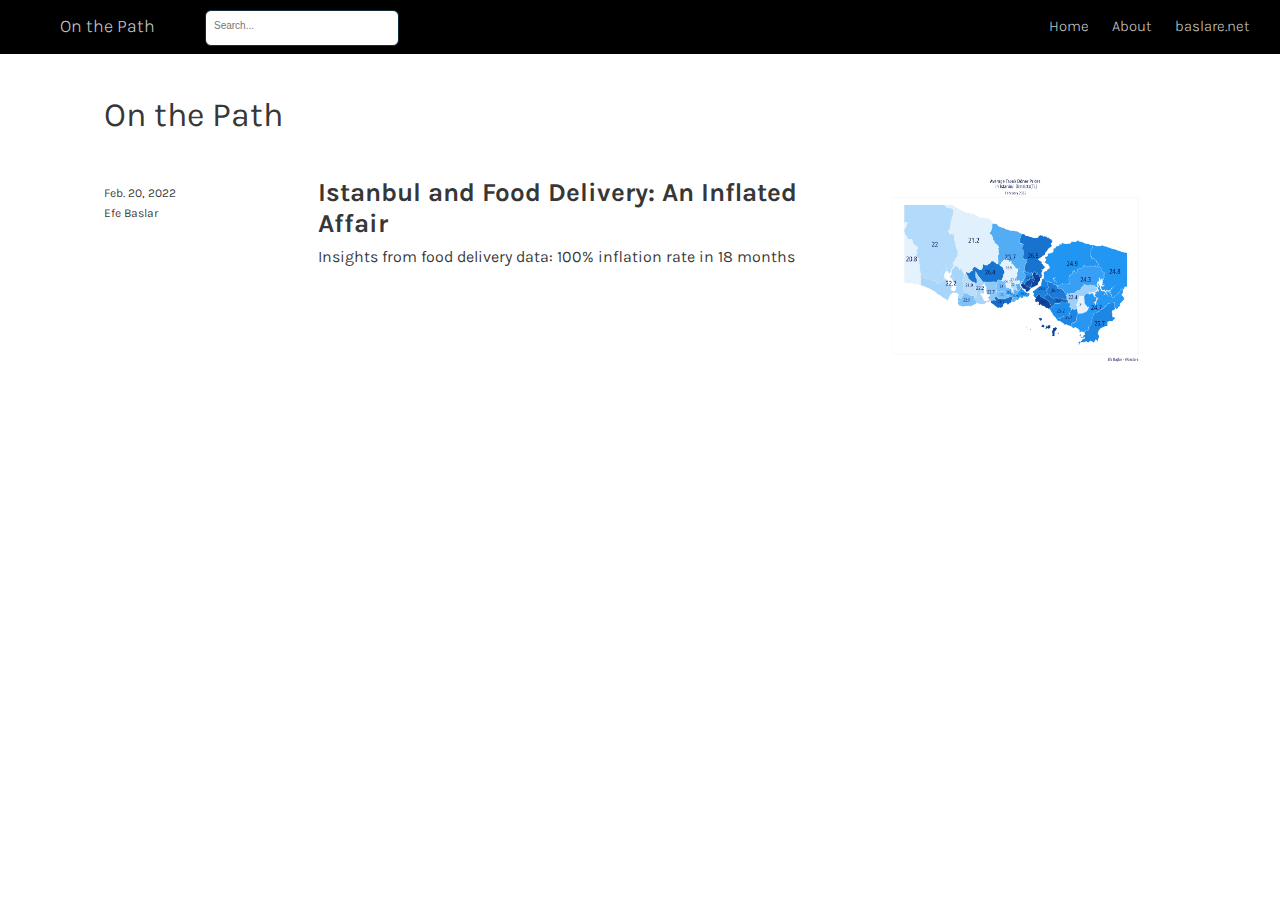
==== commit fc885a35: "minor fixes" ====
--- a/docs/index.html
+++ b/docs/index.html
@@ -2257,7 +2257,7 @@
 <div class="description">
 <h2>Istanbul and Food Delivery: An Inflated Affair</h2>
 <div class="dt-tags"></div>
-<p>100% inflation rate in 18 months</p>
+<p>Insights from food delivery data: 100% inflation rate in 18 months</p>
 </div>
 </a>
 </div>
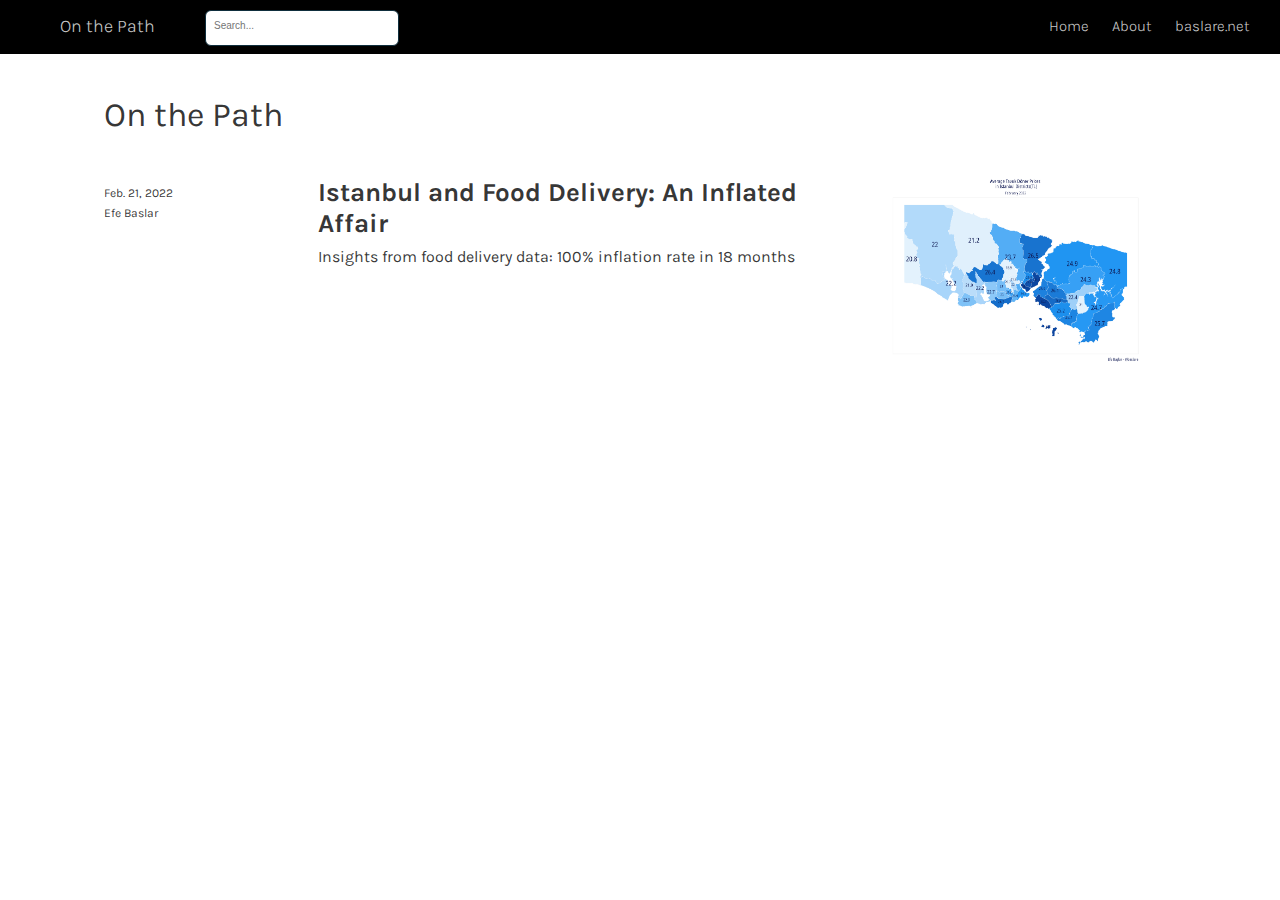
==== commit 7ed00cae: "proofreading" ====
--- a/docs/index.html
+++ b/docs/index.html
@@ -1,2299 +1,2298 @@
-<!DOCTYPE html>
-
-<html xmlns="http://www.w3.org/1999/xhtml" lang="" xml:lang="">
-
-<head>
-  <meta charset="utf-8"/>
-  <meta name="viewport" content="width=device-width, initial-scale=1"/>
-  <meta http-equiv="X-UA-Compatible" content="IE=Edge,chrome=1"/>
-  <meta name="generator" content="distill" />
-  <link rel="alternate" type="application/rss+xml" href="https://blog.baslare.net/index.xml" />
-
-  <style type="text/css">
-  /* Hide doc at startup (prevent jankiness while JS renders/transforms) */
-  body {
-    visibility: hidden;
-  }
-  </style>
-
- <!--radix_placeholder_import_source-->
- <!--/radix_placeholder_import_source-->
-
-<style type="text/css">code{white-space: pre;}</style>
-<style type="text/css" data-origin="pandoc">
-code.sourceCode > span { display: inline-block; line-height: 1.25; }
-code.sourceCode > span { color: inherit; text-decoration: inherit; }
-code.sourceCode > span:empty { height: 1.2em; }
-.sourceCode { overflow: visible; }
-code.sourceCode { white-space: pre; position: relative; }
-div.sourceCode { margin: 1em 0; }
-pre.sourceCode { margin: 0; }
-@media screen {
-div.sourceCode { overflow: auto; }
-}
-@media print {
-code.sourceCode { white-space: pre-wrap; }
-code.sourceCode > span { text-indent: -5em; padding-left: 5em; }
-}
-pre.numberSource code
-  { counter-reset: source-line 0; }
-pre.numberSource code > span
-  { position: relative; left: -4em; counter-increment: source-line; }
-pre.numberSource code > span > a:first-child::before
-  { content: counter(source-line);
-    position: relative; left: -1em; text-align: right; vertical-align: baseline;
-    border: none; display: inline-block;
-    -webkit-touch-callout: none; -webkit-user-select: none;
-    -khtml-user-select: none; -moz-user-select: none;
-    -ms-user-select: none; user-select: none;
-    padding: 0 4px; width: 4em;
-    color: #aaaaaa;
-  }
-pre.numberSource { margin-left: 3em; border-left: 1px solid #aaaaaa;  padding-left: 4px; }
-div.sourceCode
-  {   }
-@media screen {
-code.sourceCode > span > a:first-child::before { text-decoration: underline; }
-}
-code span.al { color: #ad0000; } /* Alert */
-code span.an { color: #5e5e5e; } /* Annotation */
-code span.at { } /* Attribute */
-code span.bn { color: #ad0000; } /* BaseN */
-code span.bu { } /* BuiltIn */
-code span.cf { color: #007ba5; } /* ControlFlow */
-code span.ch { color: #20794d; } /* Char */
-code span.cn { color: #8f5902; } /* Constant */
-code span.co { color: #5e5e5e; } /* Comment */
-code span.cv { color: #5e5e5e; font-style: italic; } /* CommentVar */
-code span.do { color: #5e5e5e; font-style: italic; } /* Documentation */
-code span.dt { color: #ad0000; } /* DataType */
-code span.dv { color: #ad0000; } /* DecVal */
-code span.er { color: #ad0000; } /* Error */
-code span.ex { } /* Extension */
-code span.fl { color: #ad0000; } /* Float */
-code span.fu { color: #4758ab; } /* Function */
-code span.im { } /* Import */
-code span.in { color: #5e5e5e; } /* Information */
-code span.kw { color: #007ba5; } /* Keyword */
-code span.op { color: #5e5e5e; } /* Operator */
-code span.ot { color: #007ba5; } /* Other */
-code span.pp { color: #ad0000; } /* Preprocessor */
-code span.sc { color: #5e5e5e; } /* SpecialChar */
-code span.ss { color: #20794d; } /* SpecialString */
-code span.st { color: #20794d; } /* String */
-code span.va { color: #111111; } /* Variable */
-code span.vs { color: #20794d; } /* VerbatimString */
-code span.wa { color: #5e5e5e; font-style: italic; } /* Warning */
-</style>
-
-
-  <!--radix_placeholder_meta_tags-->
-  <title>On the Path</title>
-  
-  
-  
-  
-  <!--  https://developers.facebook.com/docs/sharing/webmasters#markup -->
-  <meta property="og:title" content="On the Path"/>
-  <meta property="og:type" content="article"/>
-  <meta property="og:locale" content="en_US"/>
-  <meta property="og:site_name" content="On the Path"/>
-  
-  <!--  https://dev.twitter.com/cards/types/summary -->
-  <meta property="twitter:card" content="summary"/>
-  <meta property="twitter:title" content="On the Path"/>
-  <meta property="twitter:site" content="@baslare"/>
-  <meta property="twitter:creator" content="@baslare"/>
-  
-  <!--/radix_placeholder_meta_tags-->
-  <!--radix_placeholder_rmarkdown_metadata-->
-  
-  <script type="text/json" id="radix-rmarkdown-metadata">
-  {"type":"list","attributes":{"names":{"type":"character","attributes":{},"value":["title","site","listing"]}},"value":[{"type":"character","attributes":{},"value":["On the Path"]},{"type":"character","attributes":{},"value":["distill::distill_website"]},{"type":"character","attributes":{},"value":["posts"]}]}
-  </script>
-  <!--/radix_placeholder_rmarkdown_metadata-->
-  <!--radix_placeholder_navigation_in_header-->
-  <meta name="distill:offset" content=""/>
-  
-  <script type="application/javascript">
-  
-    window.headroom_prevent_pin = false;
-  
-    window.document.addEventListener("DOMContentLoaded", function (event) {
-  
-      // initialize headroom for banner
-      var header = $('header').get(0);
-      var headerHeight = header.offsetHeight;
-      var headroom = new Headroom(header, {
-        tolerance: 5,
-        onPin : function() {
-          if (window.headroom_prevent_pin) {
-            window.headroom_prevent_pin = false;
-            headroom.unpin();
-          }
-        }
-      });
-      headroom.init();
-      if(window.location.hash)
-        headroom.unpin();
-      $(header).addClass('headroom--transition');
-  
-      // offset scroll location for banner on hash change
-      // (see: https://github.com/WickyNilliams/headroom.js/issues/38)
-      window.addEventListener("hashchange", function(event) {
-        window.scrollTo(0, window.pageYOffset - (headerHeight + 25));
-      });
-  
-      // responsive menu
-      $('.distill-site-header').each(function(i, val) {
-        var topnav = $(this);
-        var toggle = topnav.find('.nav-toggle');
-        toggle.on('click', function() {
-          topnav.toggleClass('responsive');
-        });
-      });
-  
-      // nav dropdowns
-      $('.nav-dropbtn').click(function(e) {
-        $(this).next('.nav-dropdown-content').toggleClass('nav-dropdown-active');
-        $(this).parent().siblings('.nav-dropdown')
-           .children('.nav-dropdown-content').removeClass('nav-dropdown-active');
-      });
-      $("body").click(function(e){
-        $('.nav-dropdown-content').removeClass('nav-dropdown-active');
-      });
-      $(".nav-dropdown").click(function(e){
-        e.stopPropagation();
-      });
-    });
-  </script>
-  
-  <style type="text/css">
-  
-  /* Theme (user-documented overrideables for nav appearance) */
-  
-  .distill-site-nav {
-    color: rgba(255, 255, 255, 0.8);
-    background-color: #0F2E3D;
-    font-size: 15px;
-    font-weight: 300;
-  }
-  
-  .distill-site-nav a {
-    color: inherit;
-    text-decoration: none;
-  }
-  
-  .distill-site-nav a:hover {
-    color: white;
-  }
-  
-  @media print {
-    .distill-site-nav {
-      display: none;
-    }
-  }
-  
-  .distill-site-header {
-  
-  }
-  
-  .distill-site-footer {
-  
-  }
-  
-  
-  /* Site Header */
-  
-  .distill-site-header {
-    width: 100%;
-    box-sizing: border-box;
-    z-index: 3;
-  }
-  
-  .distill-site-header .nav-left {
-    display: inline-block;
-    margin-left: 8px;
-  }
-  
-  @media screen and (max-width: 768px) {
-    .distill-site-header .nav-left {
-      margin-left: 0;
-    }
-  }
-  
-  
-  .distill-site-header .nav-right {
-    float: right;
-    margin-right: 8px;
-  }
-  
-  .distill-site-header a,
-  .distill-site-header .title {
-    display: inline-block;
-    text-align: center;
-    padding: 14px 10px 14px 10px;
-  }
-  
-  .distill-site-header .title {
-    font-size: 18px;
-    min-width: 150px;
-  }
-  
-  .distill-site-header .logo {
-    padding: 0;
-  }
-  
-  .distill-site-header .logo img {
-    display: none;
-    max-height: 20px;
-    width: auto;
-    margin-bottom: -4px;
-  }
-  
-  .distill-site-header .nav-image img {
-    max-height: 18px;
-    width: auto;
-    display: inline-block;
-    margin-bottom: -3px;
-  }
-  
-  
-  
-  @media screen and (min-width: 1000px) {
-    .distill-site-header .logo img {
-      display: inline-block;
-    }
-    .distill-site-header .nav-left {
-      margin-left: 20px;
-    }
-    .distill-site-header .nav-right {
-      margin-right: 20px;
-    }
-    .distill-site-header .title {
-      padding-left: 12px;
-    }
-  }
-  
-  
-  .distill-site-header .nav-toggle {
-    display: none;
-  }
-  
-  .nav-dropdown {
-    display: inline-block;
-    position: relative;
-  }
-  
-  .nav-dropdown .nav-dropbtn {
-    border: none;
-    outline: none;
-    color: rgba(255, 255, 255, 0.8);
-    padding: 16px 10px;
-    background-color: transparent;
-    font-family: inherit;
-    font-size: inherit;
-    font-weight: inherit;
-    margin: 0;
-    margin-top: 1px;
-    z-index: 2;
-  }
-  
-  .nav-dropdown-content {
-    display: none;
-    position: absolute;
-    background-color: white;
-    min-width: 200px;
-    border: 1px solid rgba(0,0,0,0.15);
-    border-radius: 4px;
-    box-shadow: 0px 8px 16px 0px rgba(0,0,0,0.1);
-    z-index: 1;
-    margin-top: 2px;
-    white-space: nowrap;
-    padding-top: 4px;
-    padding-bottom: 4px;
-  }
-  
-  .nav-dropdown-content hr {
-    margin-top: 4px;
-    margin-bottom: 4px;
-    border: none;
-    border-bottom: 1px solid rgba(0, 0, 0, 0.1);
-  }
-  
-  .nav-dropdown-active {
-    display: block;
-  }
-  
-  .nav-dropdown-content a, .nav-dropdown-content .nav-dropdown-header {
-    color: black;
-    padding: 6px 24px;
-    text-decoration: none;
-    display: block;
-    text-align: left;
-  }
-  
-  .nav-dropdown-content .nav-dropdown-header {
-    display: block;
-    padding: 5px 24px;
-    padding-bottom: 0;
-    text-transform: uppercase;
-    font-size: 14px;
-    color: #999999;
-    white-space: nowrap;
-  }
-  
-  .nav-dropdown:hover .nav-dropbtn {
-    color: white;
-  }
-  
-  .nav-dropdown-content a:hover {
-    background-color: #ddd;
-    color: black;
-  }
-  
-  .nav-right .nav-dropdown-content {
-    margin-left: -45%;
-    right: 0;
-  }
-  
-  @media screen and (max-width: 768px) {
-    .distill-site-header a, .distill-site-header .nav-dropdown  {display: none;}
-    .distill-site-header a.nav-toggle {
-      float: right;
-      display: block;
-    }
-    .distill-site-header .title {
-      margin-left: 0;
-    }
-    .distill-site-header .nav-right {
-      margin-right: 0;
-    }
-    .distill-site-header {
-      overflow: hidden;
-    }
-    .nav-right .nav-dropdown-content {
-      margin-left: 0;
-    }
-  }
-  
-  
-  @media screen and (max-width: 768px) {
-    .distill-site-header.responsive {position: relative; min-height: 500px; }
-    .distill-site-header.responsive a.nav-toggle {
-      position: absolute;
-      right: 0;
-      top: 0;
-    }
-    .distill-site-header.responsive a,
-    .distill-site-header.responsive .nav-dropdown {
-      display: block;
-      text-align: left;
-    }
-    .distill-site-header.responsive .nav-left,
-    .distill-site-header.responsive .nav-right {
-      width: 100%;
-    }
-    .distill-site-header.responsive .nav-dropdown {float: none;}
-    .distill-site-header.responsive .nav-dropdown-content {position: relative;}
-    .distill-site-header.responsive .nav-dropdown .nav-dropbtn {
-      display: block;
-      width: 100%;
-      text-align: left;
-    }
-  }
-  
-  /* Site Footer */
-  
-  .distill-site-footer {
-    width: 100%;
-    overflow: hidden;
-    box-sizing: border-box;
-    z-index: 3;
-    margin-top: 30px;
-    padding-top: 30px;
-    padding-bottom: 30px;
-    text-align: center;
-  }
-  
-  /* Headroom */
-  
-  d-title {
-    padding-top: 6rem;
-  }
-  
-  @media print {
-    d-title {
-      padding-top: 4rem;
-    }
-  }
-  
-  .headroom {
-    z-index: 1000;
-    position: fixed;
-    top: 0;
-    left: 0;
-    right: 0;
-  }
-  
-  .headroom--transition {
-    transition: all .4s ease-in-out;
-  }
-  
-  .headroom--unpinned {
-    top: -100px;
-  }
-  
-  .headroom--pinned {
-    top: 0;
-  }
-  
-  /* adjust viewport for navbar height */
-  /* helps vertically center bootstrap (non-distill) content */
-  .min-vh-100 {
-    min-height: calc(100vh - 100px) !important;
-  }
-  
-  </style>
-  
-  <script src="site_libs/jquery-3.6.0/jquery-3.6.0.min.js"></script>
-  <link href="site_libs/font-awesome-5.1.0/css/all.css" rel="stylesheet"/>
-  <link href="site_libs/font-awesome-5.1.0/css/v4-shims.css" rel="stylesheet"/>
-  <script src="site_libs/headroom-0.9.4/headroom.min.js"></script>
-  <script src="site_libs/autocomplete-0.37.1/autocomplete.min.js"></script>
-  <script src="site_libs/fuse-6.4.1/fuse.min.js"></script>
-  
-  <script type="application/javascript">
-  
-  function getMeta(metaName) {
-    var metas = document.getElementsByTagName('meta');
-    for (let i = 0; i < metas.length; i++) {
-      if (metas[i].getAttribute('name') === metaName) {
-        return metas[i].getAttribute('content');
-      }
-    }
-    return '';
-  }
-  
-  function offsetURL(url) {
-    var offset = getMeta('distill:offset');
-    return offset ? offset + '/' + url : url;
-  }
-  
-  function createFuseIndex() {
-  
-    // create fuse index
-    var options = {
-      keys: [
-        { name: 'title', weight: 20 },
-        { name: 'categories', weight: 15 },
-        { name: 'description', weight: 10 },
-        { name: 'contents', weight: 5 },
-      ],
-      ignoreLocation: true,
-      threshold: 0
-    };
-    var fuse = new window.Fuse([], options);
-  
-    // fetch the main search.json
-    return fetch(offsetURL('search.json'))
-      .then(function(response) {
-        if (response.status == 200) {
-          return response.json().then(function(json) {
-            // index main articles
-            json.articles.forEach(function(article) {
-              fuse.add(article);
-            });
-            // download collections and index their articles
-            return Promise.all(json.collections.map(function(collection) {
-              return fetch(offsetURL(collection)).then(function(response) {
-                if (response.status === 200) {
-                  return response.json().then(function(articles) {
-                    articles.forEach(function(article) {
-                      fuse.add(article);
-                    });
-                  })
-                } else {
-                  return Promise.reject(
-                    new Error('Unexpected status from search index request: ' +
-                              response.status)
-                  );
-                }
-              });
-            })).then(function() {
-              return fuse;
-            });
-          });
-  
-        } else {
-          return Promise.reject(
-            new Error('Unexpected status from search index request: ' +
-                        response.status)
-          );
-        }
-      });
-  }
-  
-  window.document.addEventListener("DOMContentLoaded", function (event) {
-  
-    // get search element (bail if we don't have one)
-    var searchEl = window.document.getElementById('distill-search');
-    if (!searchEl)
-      return;
-  
-    createFuseIndex()
-      .then(function(fuse) {
-  
-        // make search box visible
-        searchEl.classList.remove('hidden');
-  
-        // initialize autocomplete
-        var options = {
-          autoselect: true,
-          hint: false,
-          minLength: 2,
-        };
-        window.autocomplete(searchEl, options, [{
-          source: function(query, callback) {
-            const searchOptions = {
-              isCaseSensitive: false,
-              shouldSort: true,
-              minMatchCharLength: 2,
-              limit: 10,
-            };
-            var results = fuse.search(query, searchOptions);
-            callback(results
-              .map(function(result) { return result.item; })
-            );
-          },
-          templates: {
-            suggestion: function(suggestion) {
-              var img = suggestion.preview && Object.keys(suggestion.preview).length > 0
-                ? `<img src="${offsetURL(suggestion.preview)}"</img>`
-                : '';
-              var html = `
-                <div class="search-item">
-                  <h3>${suggestion.title}</h3>
-                  <div class="search-item-description">
-                    ${suggestion.description || ''}
-                  </div>
-                  <div class="search-item-preview">
-                    ${img}
-                  </div>
-                </div>
-              `;
-              return html;
-            }
-          }
-        }]).on('autocomplete:selected', function(event, suggestion) {
-          window.location.href = offsetURL(suggestion.path);
-        });
-        // remove inline display style on autocompleter (we want to
-        // manage responsive display via css)
-        $('.algolia-autocomplete').css("display", "");
-      })
-      .catch(function(error) {
-        console.log(error);
-      });
-  
-  });
-  
-  </script>
-  
-  <style type="text/css">
-  
-  .nav-search {
-    font-size: x-small;
-  }
-  
-  /* Algolioa Autocomplete */
-  
-  .algolia-autocomplete {
-    display: inline-block;
-    margin-left: 10px;
-    vertical-align: sub;
-    background-color: white;
-    color: black;
-    padding: 6px;
-    padding-top: 8px;
-    padding-bottom: 0;
-    border-radius: 6px;
-    border: 1px #0F2E3D solid;
-    width: 180px;
-  }
-  
-  
-  @media screen and (max-width: 768px) {
-    .distill-site-nav .algolia-autocomplete {
-      display: none;
-      visibility: hidden;
-    }
-    .distill-site-nav.responsive .algolia-autocomplete {
-      display: inline-block;
-      visibility: visible;
-    }
-    .distill-site-nav.responsive .algolia-autocomplete .aa-dropdown-menu {
-      margin-left: 0;
-      width: 400px;
-      max-height: 400px;
-    }
-  }
-  
-  .algolia-autocomplete .aa-input, .algolia-autocomplete .aa-hint {
-    width: 90%;
-    outline: none;
-    border: none;
-  }
-  
-  .algolia-autocomplete .aa-hint {
-    color: #999;
-  }
-  .algolia-autocomplete .aa-dropdown-menu {
-    width: 550px;
-    max-height: 70vh;
-    overflow-x: visible;
-    overflow-y: scroll;
-    padding: 5px;
-    margin-top: 3px;
-    margin-left: -150px;
-    background-color: #fff;
-    border-radius: 5px;
-    border: 1px solid #999;
-    border-top: none;
-  }
-  
-  .algolia-autocomplete .aa-dropdown-menu .aa-suggestion {
-    cursor: pointer;
-    padding: 5px 4px;
-    border-bottom: 1px solid #eee;
-  }
-  
-  .algolia-autocomplete .aa-dropdown-menu .aa-suggestion:last-of-type {
-    border-bottom: none;
-    margin-bottom: 2px;
-  }
-  
-  .algolia-autocomplete .aa-dropdown-menu .aa-suggestion .search-item {
-    overflow: hidden;
-    font-size: 0.8em;
-    line-height: 1.4em;
-  }
-  
-  .algolia-autocomplete .aa-dropdown-menu .aa-suggestion .search-item h3 {
-    font-size: 1rem;
-    margin-block-start: 0;
-    margin-block-end: 5px;
-  }
-  
-  .algolia-autocomplete .aa-dropdown-menu .aa-suggestion .search-item-description {
-    display: inline-block;
-    overflow: hidden;
-    height: 2.8em;
-    width: 80%;
-    margin-right: 4%;
-  }
-  
-  .algolia-autocomplete .aa-dropdown-menu .aa-suggestion .search-item-preview {
-    display: inline-block;
-    width: 15%;
-  }
-  
-  .algolia-autocomplete .aa-dropdown-menu .aa-suggestion .search-item-preview img {
-    height: 3em;
-    width: auto;
-    display: none;
-  }
-  
-  .algolia-autocomplete .aa-dropdown-menu .aa-suggestion .search-item-preview img[src] {
-    display: initial;
-  }
-  
-  .algolia-autocomplete .aa-dropdown-menu .aa-suggestion.aa-cursor {
-    background-color: #eee;
-  }
-  .algolia-autocomplete .aa-dropdown-menu .aa-suggestion em {
-    font-weight: bold;
-    font-style: normal;
-  }
-  
-  </style>
-  
-  
-  <!--/radix_placeholder_navigation_in_header-->
-  <!--radix_placeholder_distill-->
-  
-  <style type="text/css">
-  
-  body {
-    background-color: white;
-  }
-  
-  .pandoc-table {
-    width: 100%;
-  }
-  
-  .pandoc-table>caption {
-    margin-bottom: 10px;
-  }
-  
-  .pandoc-table th:not([align]) {
-    text-align: left;
-  }
-  
-  .pagedtable-footer {
-    font-size: 15px;
-  }
-  
-  d-byline .byline {
-    grid-template-columns: 2fr 2fr;
-  }
-  
-  d-byline .byline h3 {
-    margin-block-start: 1.5em;
-  }
-  
-  d-byline .byline .authors-affiliations h3 {
-    margin-block-start: 0.5em;
-  }
-  
-  .authors-affiliations .orcid-id {
-    width: 16px;
-    height:16px;
-    margin-left: 4px;
-    margin-right: 4px;
-    vertical-align: middle;
-    padding-bottom: 2px;
-  }
-  
-  d-title .dt-tags {
-    margin-top: 1em;
-    grid-column: text;
-  }
-  
-  .dt-tags .dt-tag {
-    text-decoration: none;
-    display: inline-block;
-    color: rgba(0,0,0,0.6);
-    padding: 0em 0.4em;
-    margin-right: 0.5em;
-    margin-bottom: 0.4em;
-    font-size: 70%;
-    border: 1px solid rgba(0,0,0,0.2);
-    border-radius: 3px;
-    text-transform: uppercase;
-    font-weight: 500;
-  }
-  
-  d-article table.gt_table td,
-  d-article table.gt_table th {
-    border-bottom: none;
-  }
-  
-  .html-widget {
-    margin-bottom: 2.0em;
-  }
-  
-  .l-screen-inset {
-    padding-right: 16px;
-  }
-  
-  .l-screen .caption {
-    margin-left: 10px;
-  }
-  
-  .shaded {
-    background: rgb(247, 247, 247);
-    padding-top: 20px;
-    padding-bottom: 20px;
-    border-top: 1px solid rgba(0, 0, 0, 0.1);
-    border-bottom: 1px solid rgba(0, 0, 0, 0.1);
-  }
-  
-  .shaded .html-widget {
-    margin-bottom: 0;
-    border: 1px solid rgba(0, 0, 0, 0.1);
-  }
-  
-  .shaded .shaded-content {
-    background: white;
-  }
-  
-  .text-output {
-    margin-top: 0;
-    line-height: 1.5em;
-  }
-  
-  .hidden {
-    display: none !important;
-  }
-  
-  d-article {
-    padding-top: 2.5rem;
-    padding-bottom: 30px;
-  }
-  
-  d-appendix {
-    padding-top: 30px;
-  }
-  
-  d-article>p>img {
-    width: 100%;
-  }
-  
-  d-article h2 {
-    margin: 1rem 0 1.5rem 0;
-  }
-  
-  d-article h3 {
-    margin-top: 1.5rem;
-  }
-  
-  d-article iframe {
-    border: 1px solid rgba(0, 0, 0, 0.1);
-    margin-bottom: 2.0em;
-    width: 100%;
-  }
-  
-  /* Tweak code blocks */
-  
-  d-article div.sourceCode code,
-  d-article pre code {
-    font-family: Consolas, Monaco, 'Andale Mono', 'Ubuntu Mono', monospace;
-  }
-  
-  d-article pre,
-  d-article div.sourceCode,
-  d-article div.sourceCode pre {
-    overflow: auto;
-  }
-  
-  d-article div.sourceCode {
-    background-color: white;
-  }
-  
-  d-article div.sourceCode pre {
-    padding-left: 10px;
-    font-size: 12px;
-    border-left: 2px solid rgba(0,0,0,0.1);
-  }
-  
-  d-article pre {
-    font-size: 12px;
-    color: black;
-    background: none;
-    margin-top: 0;
-    text-align: left;
-    white-space: pre;
-    word-spacing: normal;
-    word-break: normal;
-    word-wrap: normal;
-    line-height: 1.5;
-  
-    -moz-tab-size: 4;
-    -o-tab-size: 4;
-    tab-size: 4;
-  
-    -webkit-hyphens: none;
-    -moz-hyphens: none;
-    -ms-hyphens: none;
-    hyphens: none;
-  }
-  
-  d-article pre a {
-    border-bottom: none;
-  }
-  
-  d-article pre a:hover {
-    border-bottom: none;
-    text-decoration: underline;
-  }
-  
-  d-article details {
-    grid-column: text;
-    margin-bottom: 0.8em;
-  }
-  
-  @media(min-width: 768px) {
-  
-  d-article pre,
-  d-article div.sourceCode,
-  d-article div.sourceCode pre {
-    overflow: visible !important;
-  }
-  
-  d-article div.sourceCode pre {
-    padding-left: 18px;
-    font-size: 14px;
-  }
-  
-  d-article pre {
-    font-size: 14px;
-  }
-  
-  }
-  
-  figure img.external {
-    background: white;
-    border: 1px solid rgba(0, 0, 0, 0.1);
-    box-shadow: 0 1px 8px rgba(0, 0, 0, 0.1);
-    padding: 18px;
-    box-sizing: border-box;
-  }
-  
-  /* CSS for d-contents */
-  
-  .d-contents {
-    grid-column: text;
-    color: rgba(0,0,0,0.8);
-    font-size: 0.9em;
-    padding-bottom: 1em;
-    margin-bottom: 1em;
-    padding-bottom: 0.5em;
-    margin-bottom: 1em;
-    padding-left: 0.25em;
-    justify-self: start;
-  }
-  
-  @media(min-width: 1000px) {
-    .d-contents.d-contents-float {
-      height: 0;
-      grid-column-start: 1;
-      grid-column-end: 4;
-      justify-self: center;
-      padding-right: 3em;
-      padding-left: 2em;
-    }
-  }
-  
-  .d-contents nav h3 {
-    font-size: 18px;
-    margin-top: 0;
-    margin-bottom: 1em;
-  }
-  
-  .d-contents li {
-    list-style-type: none
-  }
-  
-  .d-contents nav > ul {
-    padding-left: 0;
-  }
-  
-  .d-contents ul {
-    padding-left: 1em
-  }
-  
-  .d-contents nav ul li {
-    margin-top: 0.6em;
-    margin-bottom: 0.2em;
-  }
-  
-  .d-contents nav a {
-    font-size: 13px;
-    border-bottom: none;
-    text-decoration: none
-    color: rgba(0, 0, 0, 0.8);
-  }
-  
-  .d-contents nav a:hover {
-    text-decoration: underline solid rgba(0, 0, 0, 0.6)
-  }
-  
-  .d-contents nav > ul > li > a {
-    font-weight: 600;
-  }
-  
-  .d-contents nav > ul > li > ul {
-    font-weight: inherit;
-  }
-  
-  .d-contents nav > ul > li > ul > li {
-    margin-top: 0.2em;
-  }
-  
-  
-  .d-contents nav ul {
-    margin-top: 0;
-    margin-bottom: 0.25em;
-  }
-  
-  .d-article-with-toc h2:nth-child(2) {
-    margin-top: 0;
-  }
-  
-  
-  /* Figure */
-  
-  .figure {
-    position: relative;
-    margin-bottom: 2.5em;
-    margin-top: 1.5em;
-  }
-  
-  .figure img {
-    width: 100%;
-  }
-  
-  .figure .caption {
-    color: rgba(0, 0, 0, 0.6);
-    font-size: 12px;
-    line-height: 1.5em;
-  }
-  
-  .figure img.external {
-    background: white;
-    border: 1px solid rgba(0, 0, 0, 0.1);
-    box-shadow: 0 1px 8px rgba(0, 0, 0, 0.1);
-    padding: 18px;
-    box-sizing: border-box;
-  }
-  
-  .figure .caption a {
-    color: rgba(0, 0, 0, 0.6);
-  }
-  
-  .figure .caption b,
-  .figure .caption strong, {
-    font-weight: 600;
-    color: rgba(0, 0, 0, 1.0);
-  }
-  
-  /* Citations */
-  
-  d-article .citation {
-    color: inherit;
-    cursor: inherit;
-  }
-  
-  div.hanging-indent{
-    margin-left: 1em; text-indent: -1em;
-  }
-  
-  /* Citation hover box */
-  
-  .tippy-box[data-theme~=light-border] {
-    background-color: rgba(250, 250, 250, 0.95);
-  }
-  
-  .tippy-content > p {
-    margin-bottom: 0;
-    padding: 2px;
-  }
-  
-  
-  /* Tweak 1000px media break to show more text */
-  
-  @media(min-width: 1000px) {
-    .base-grid,
-    distill-header,
-    d-title,
-    d-abstract,
-    d-article,
-    d-appendix,
-    distill-appendix,
-    d-byline,
-    d-footnote-list,
-    d-citation-list,
-    distill-footer {
-      grid-template-columns: [screen-start] 1fr [page-start kicker-start] 80px [middle-start] 50px [text-start kicker-end] 65px 65px 65px 65px 65px 65px 65px 65px [text-end gutter-start] 65px [middle-end] 65px [page-end gutter-end] 1fr [screen-end];
-      grid-column-gap: 16px;
-    }
-  
-    .grid {
-      grid-column-gap: 16px;
-    }
-  
-    d-article {
-      font-size: 1.06rem;
-      line-height: 1.7em;
-    }
-    figure .caption, .figure .caption, figure figcaption {
-      font-size: 13px;
-    }
-  }
-  
-  @media(min-width: 1180px) {
-    .base-grid,
-    distill-header,
-    d-title,
-    d-abstract,
-    d-article,
-    d-appendix,
-    distill-appendix,
-    d-byline,
-    d-footnote-list,
-    d-citation-list,
-    distill-footer {
-      grid-template-columns: [screen-start] 1fr [page-start kicker-start] 60px [middle-start] 60px [text-start kicker-end] 60px 60px 60px 60px 60px 60px 60px 60px [text-end gutter-start] 60px [middle-end] 60px [page-end gutter-end] 1fr [screen-end];
-      grid-column-gap: 32px;
-    }
-  
-    .grid {
-      grid-column-gap: 32px;
-    }
-  }
-  
-  
-  /* Get the citation styles for the appendix (not auto-injected on render since
-     we do our own rendering of the citation appendix) */
-  
-  d-appendix .citation-appendix,
-  .d-appendix .citation-appendix {
-    font-size: 11px;
-    line-height: 15px;
-    border-left: 1px solid rgba(0, 0, 0, 0.1);
-    padding-left: 18px;
-    border: 1px solid rgba(0,0,0,0.1);
-    background: rgba(0, 0, 0, 0.02);
-    padding: 10px 18px;
-    border-radius: 3px;
-    color: rgba(150, 150, 150, 1);
-    overflow: hidden;
-    margin-top: -12px;
-    white-space: pre-wrap;
-    word-wrap: break-word;
-  }
-  
-  /* Include appendix styles here so they can be overridden */
-  
-  d-appendix {
-    contain: layout style;
-    font-size: 0.8em;
-    line-height: 1.7em;
-    margin-top: 60px;
-    margin-bottom: 0;
-    border-top: 1px solid rgba(0, 0, 0, 0.1);
-    color: rgba(0,0,0,0.5);
-    padding-top: 60px;
-    padding-bottom: 48px;
-  }
-  
-  d-appendix h3 {
-    grid-column: page-start / text-start;
-    font-size: 15px;
-    font-weight: 500;
-    margin-top: 1em;
-    margin-bottom: 0;
-    color: rgba(0,0,0,0.65);
-  }
-  
-  d-appendix h3 + * {
-    margin-top: 1em;
-  }
-  
-  d-appendix ol {
-    padding: 0 0 0 15px;
-  }
-  
-  @media (min-width: 768px) {
-    d-appendix ol {
-      padding: 0 0 0 30px;
-      margin-left: -30px;
-    }
-  }
-  
-  d-appendix li {
-    margin-bottom: 1em;
-  }
-  
-  d-appendix a {
-    color: rgba(0, 0, 0, 0.6);
-  }
-  
-  d-appendix > * {
-    grid-column: text;
-  }
-  
-  d-appendix > d-footnote-list,
-  d-appendix > d-citation-list,
-  d-appendix > distill-appendix {
-    grid-column: screen;
-  }
-  
-  /* Include footnote styles here so they can be overridden */
-  
-  d-footnote-list {
-    contain: layout style;
-  }
-  
-  d-footnote-list > * {
-    grid-column: text;
-  }
-  
-  d-footnote-list a.footnote-backlink {
-    color: rgba(0,0,0,0.3);
-    padding-left: 0.5em;
-  }
-  
-  
-  
-  /* Anchor.js */
-  
-  .anchorjs-link {
-    /*transition: all .25s linear; */
-    text-decoration: none;
-    border-bottom: none;
-  }
-  *:hover > .anchorjs-link {
-    margin-left: -1.125em !important;
-    text-decoration: none;
-    border-bottom: none;
-  }
-  
-  /* Social footer */
-  
-  .social_footer {
-    margin-top: 30px;
-    margin-bottom: 0;
-    color: rgba(0,0,0,0.67);
-  }
-  
-  .disqus-comments {
-    margin-right: 30px;
-  }
-  
-  .disqus-comment-count {
-    border-bottom: 1px solid rgba(0, 0, 0, 0.4);
-    cursor: pointer;
-  }
-  
-  #disqus_thread {
-    margin-top: 30px;
-  }
-  
-  .article-sharing a {
-    border-bottom: none;
-    margin-right: 8px;
-  }
-  
-  .article-sharing a:hover {
-    border-bottom: none;
-  }
-  
-  .sidebar-section.subscribe {
-    font-size: 12px;
-    line-height: 1.6em;
-  }
-  
-  .subscribe p {
-    margin-bottom: 0.5em;
-  }
-  
-  
-  .article-footer .subscribe {
-    font-size: 15px;
-    margin-top: 45px;
-  }
-  
-  
-  .sidebar-section.custom {
-    font-size: 12px;
-    line-height: 1.6em;
-  }
-  
-  .custom p {
-    margin-bottom: 0.5em;
-  }
-  
-  /* Styles for listing layout (hide title) */
-  .layout-listing d-title, .layout-listing .d-title {
-    display: none;
-  }
-  
-  /* Styles for posts lists (not auto-injected) */
-  
-  
-  .posts-with-sidebar {
-    padding-left: 45px;
-    padding-right: 45px;
-  }
-  
-  .posts-list .description h2,
-  .posts-list .description p {
-    font-family: -apple-system, BlinkMacSystemFont, "Segoe UI", Roboto, Oxygen, Ubuntu, Cantarell, "Fira Sans", "Droid Sans", "Helvetica Neue", Arial, sans-serif;
-  }
-  
-  .posts-list .description h2 {
-    font-weight: 700;
-    border-bottom: none;
-    padding-bottom: 0;
-  }
-  
-  .posts-list h2.post-tag {
-    border-bottom: 1px solid rgba(0, 0, 0, 0.2);
-    padding-bottom: 12px;
-  }
-  .posts-list {
-    margin-top: 60px;
-    margin-bottom: 24px;
-  }
-  
-  .posts-list .post-preview {
-    text-decoration: none;
-    overflow: hidden;
-    display: block;
-    border-bottom: 1px solid rgba(0, 0, 0, 0.1);
-    padding: 24px 0;
-  }
-  
-  .post-preview-last {
-    border-bottom: none !important;
-  }
-  
-  .posts-list .posts-list-caption {
-    grid-column: screen;
-    font-weight: 400;
-  }
-  
-  .posts-list .post-preview h2 {
-    margin: 0 0 6px 0;
-    line-height: 1.2em;
-    font-style: normal;
-    font-size: 24px;
-  }
-  
-  .posts-list .post-preview p {
-    margin: 0 0 12px 0;
-    line-height: 1.4em;
-    font-size: 16px;
-  }
-  
-  .posts-list .post-preview .thumbnail {
-    box-sizing: border-box;
-    margin-bottom: 24px;
-    position: relative;
-    max-width: 500px;
-  }
-  .posts-list .post-preview img {
-    width: 100%;
-    display: block;
-  }
-  
-  .posts-list .metadata {
-    font-size: 12px;
-    line-height: 1.4em;
-    margin-bottom: 18px;
-  }
-  
-  .posts-list .metadata > * {
-    display: inline-block;
-  }
-  
-  .posts-list .metadata .publishedDate {
-    margin-right: 2em;
-  }
-  
-  .posts-list .metadata .dt-authors {
-    display: block;
-    margin-top: 0.3em;
-    margin-right: 2em;
-  }
-  
-  .posts-list .dt-tags {
-    display: block;
-    line-height: 1em;
-  }
-  
-  .posts-list .dt-tags .dt-tag {
-    display: inline-block;
-    color: rgba(0,0,0,0.6);
-    padding: 0.3em 0.4em;
-    margin-right: 0.2em;
-    margin-bottom: 0.4em;
-    font-size: 60%;
-    border: 1px solid rgba(0,0,0,0.2);
-    border-radius: 3px;
-    text-transform: uppercase;
-    font-weight: 500;
-  }
-  
-  .posts-list img {
-    opacity: 1;
-  }
-  
-  .posts-list img[data-src] {
-    opacity: 0;
-  }
-  
-  .posts-more {
-    clear: both;
-  }
-  
-  
-  .posts-sidebar {
-    font-size: 16px;
-  }
-  
-  .posts-sidebar h3 {
-    font-size: 16px;
-    margin-top: 0;
-    margin-bottom: 0.5em;
-    font-weight: 400;
-    text-transform: uppercase;
-  }
-  
-  .sidebar-section {
-    margin-bottom: 30px;
-  }
-  
-  .categories ul {
-    list-style-type: none;
-    margin: 0;
-    padding: 0;
-  }
-  
-  .categories li {
-    color: rgba(0, 0, 0, 0.8);
-    margin-bottom: 0;
-  }
-  
-  .categories li>a {
-    border-bottom: none;
-  }
-  
-  .categories li>a:hover {
-    border-bottom: 1px solid rgba(0, 0, 0, 0.4);
-  }
-  
-  .categories .active {
-    font-weight: 600;
-  }
-  
-  .categories .category-count {
-    color: rgba(0, 0, 0, 0.4);
-  }
-  
-  
-  @media(min-width: 768px) {
-    .posts-list .post-preview h2 {
-      font-size: 26px;
-    }
-    .posts-list .post-preview .thumbnail {
-      float: right;
-      width: 30%;
-      margin-bottom: 0;
-    }
-    .posts-list .post-preview .description {
-      float: left;
-      width: 45%;
-    }
-    .posts-list .post-preview .metadata {
-      float: left;
-      width: 20%;
-      margin-top: 8px;
-    }
-    .posts-list .post-preview p {
-      margin: 0 0 12px 0;
-      line-height: 1.5em;
-      font-size: 16px;
-    }
-    .posts-with-sidebar .posts-list {
-      float: left;
-      width: 75%;
-    }
-    .posts-with-sidebar .posts-sidebar {
-      float: right;
-      width: 20%;
-      margin-top: 60px;
-      padding-top: 24px;
-      padding-bottom: 24px;
-    }
-  }
-  
-  
-  /* Improve display for browsers without grid (IE/Edge <= 15) */
-  
-  .downlevel {
-    line-height: 1.6em;
-    font-family: -apple-system, BlinkMacSystemFont, "Segoe UI", Roboto, Oxygen, Ubuntu, Cantarell, "Fira Sans", "Droid Sans", "Helvetica Neue", Arial, sans-serif;
-    margin: 0;
-  }
-  
-  .downlevel .d-title {
-    padding-top: 6rem;
-    padding-bottom: 1.5rem;
-  }
-  
-  .downlevel .d-title h1 {
-    font-size: 50px;
-    font-weight: 700;
-    line-height: 1.1em;
-    margin: 0 0 0.5rem;
-  }
-  
-  .downlevel .d-title p {
-    font-weight: 300;
-    font-size: 1.2rem;
-    line-height: 1.55em;
-    margin-top: 0;
-  }
-  
-  .downlevel .d-byline {
-    padding-top: 0.8em;
-    padding-bottom: 0.8em;
-    font-size: 0.8rem;
-    line-height: 1.8em;
-  }
-  
-  .downlevel .section-separator {
-    border: none;
-    border-top: 1px solid rgba(0, 0, 0, 0.1);
-  }
-  
-  .downlevel .d-article {
-    font-size: 1.06rem;
-    line-height: 1.7em;
-    padding-top: 1rem;
-    padding-bottom: 2rem;
-  }
-  
-  
-  .downlevel .d-appendix {
-    padding-left: 0;
-    padding-right: 0;
-    max-width: none;
-    font-size: 0.8em;
-    line-height: 1.7em;
-    margin-bottom: 0;
-    color: rgba(0,0,0,0.5);
-    padding-top: 40px;
-    padding-bottom: 48px;
-  }
-  
-  .downlevel .footnotes ol {
-    padding-left: 13px;
-  }
-  
-  .downlevel .base-grid,
-  .downlevel .distill-header,
-  .downlevel .d-title,
-  .downlevel .d-abstract,
-  .downlevel .d-article,
-  .downlevel .d-appendix,
-  .downlevel .distill-appendix,
-  .downlevel .d-byline,
-  .downlevel .d-footnote-list,
-  .downlevel .d-citation-list,
-  .downlevel .distill-footer,
-  .downlevel .appendix-bottom,
-  .downlevel .posts-container {
-    padding-left: 40px;
-    padding-right: 40px;
-  }
-  
-  @media(min-width: 768px) {
-    .downlevel .base-grid,
-    .downlevel .distill-header,
-    .downlevel .d-title,
-    .downlevel .d-abstract,
-    .downlevel .d-article,
-    .downlevel .d-appendix,
-    .downlevel .distill-appendix,
-    .downlevel .d-byline,
-    .downlevel .d-footnote-list,
-    .downlevel .d-citation-list,
-    .downlevel .distill-footer,
-    .downlevel .appendix-bottom,
-    .downlevel .posts-container {
-    padding-left: 150px;
-    padding-right: 150px;
-    max-width: 900px;
-  }
-  }
-  
-  .downlevel pre code {
-    display: block;
-    border-left: 2px solid rgba(0, 0, 0, .1);
-    padding: 0 0 0 20px;
-    font-size: 14px;
-  }
-  
-  .downlevel code, .downlevel pre {
-    color: black;
-    background: none;
-    font-family: Consolas, Monaco, 'Andale Mono', 'Ubuntu Mono', monospace;
-    text-align: left;
-    white-space: pre;
-    word-spacing: normal;
-    word-break: normal;
-    word-wrap: normal;
-    line-height: 1.5;
-  
-    -moz-tab-size: 4;
-    -o-tab-size: 4;
-    tab-size: 4;
-  
-    -webkit-hyphens: none;
-    -moz-hyphens: none;
-    -ms-hyphens: none;
-    hyphens: none;
-  }
-  
-  .downlevel .posts-list .post-preview {
-    color: inherit;
-  }
-  
-  
-  
-  </style>
-  
-  <script type="application/javascript">
-  
-  function is_downlevel_browser() {
-    if (bowser.isUnsupportedBrowser({ msie: "12", msedge: "16"},
-                                   window.navigator.userAgent)) {
-      return true;
-    } else {
-      return window.load_distill_framework === undefined;
-    }
-  }
-  
-  // show body when load is complete
-  function on_load_complete() {
-  
-    // add anchors
-    if (window.anchors) {
-      window.anchors.options.placement = 'left';
-      window.anchors.add('d-article > h2, d-article > h3, d-article > h4, d-article > h5');
-    }
-  
-  
-    // set body to visible
-    document.body.style.visibility = 'visible';
-  
-    // force redraw for leaflet widgets
-    if (window.HTMLWidgets) {
-      var maps = window.HTMLWidgets.findAll(".leaflet");
-      $.each(maps, function(i, el) {
-        var map = this.getMap();
-        map.invalidateSize();
-        map.eachLayer(function(layer) {
-          if (layer instanceof L.TileLayer)
-            layer.redraw();
-        });
-      });
-    }
-  
-    // trigger 'shown' so htmlwidgets resize
-    $('d-article').trigger('shown');
-  }
-  
-  function init_distill() {
-  
-    init_common();
-  
-    // create front matter
-    var front_matter = $('<d-front-matter></d-front-matter>');
-    $('#distill-front-matter').wrap(front_matter);
-  
-    // create d-title
-    $('.d-title').changeElementType('d-title');
-  
-    // create d-byline
-    var byline = $('<d-byline></d-byline>');
-    $('.d-byline').replaceWith(byline);
-  
-    // create d-article
-    var article = $('<d-article></d-article>');
-    $('.d-article').wrap(article).children().unwrap();
-  
-    // move posts container into article
-    $('.posts-container').appendTo($('d-article'));
-  
-    // create d-appendix
-    $('.d-appendix').changeElementType('d-appendix');
-  
-    // flag indicating that we have appendix items
-    var appendix = $('.appendix-bottom').children('h3').length > 0;
-  
-    // replace footnotes with <d-footnote>
-    $('.footnote-ref').each(function(i, val) {
-      appendix = true;
-      var href = $(this).attr('href');
-      var id = href.replace('#', '');
-      var fn = $('#' + id);
-      var fn_p = $('#' + id + '>p');
-      fn_p.find('.footnote-back').remove();
-      var text = fn_p.html();
-      var dtfn = $('<d-footnote></d-footnote>');
-      dtfn.html(text);
-      $(this).replaceWith(dtfn);
-    });
-    // remove footnotes
-    $('.footnotes').remove();
-  
-    // move refs into #references-listing
-    $('#references-listing').replaceWith($('#refs'));
-  
-    $('h1.appendix, h2.appendix').each(function(i, val) {
-      $(this).changeElementType('h3');
-    });
-    $('h3.appendix').each(function(i, val) {
-      var id = $(this).attr('id');
-      $('.d-contents a[href="#' + id + '"]').parent().remove();
-      appendix = true;
-      $(this).nextUntil($('h1, h2, h3')).addBack().appendTo($('d-appendix'));
-    });
-  
-    // show d-appendix if we have appendix content
-    $("d-appendix").css('display', appendix ? 'grid' : 'none');
-  
-    // localize layout chunks to just output
-    $('.layout-chunk').each(function(i, val) {
-  
-      // capture layout
-      var layout = $(this).attr('data-layout');
-  
-      // apply layout to markdown level block elements
-      var elements = $(this).children().not('details, div.sourceCode, pre, script');
-      elements.each(function(i, el) {
-        var layout_div = $('<div class="' + layout + '"></div>');
-        if (layout_div.hasClass('shaded')) {
-          var shaded_content = $('<div class="shaded-content"></div>');
-          $(this).wrap(shaded_content);
-          $(this).parent().wrap(layout_div);
-        } else {
-          $(this).wrap(layout_div);
-        }
-      });
-  
-  
-      // unwrap the layout-chunk div
-      $(this).children().unwrap();
-    });
-  
-    // remove code block used to force  highlighting css
-    $('.distill-force-highlighting-css').parent().remove();
-  
-    // remove empty line numbers inserted by pandoc when using a
-    // custom syntax highlighting theme
-    $('code.sourceCode a:empty').remove();
-  
-    // load distill framework
-    load_distill_framework();
-  
-    // wait for window.distillRunlevel == 4 to do post processing
-    function distill_post_process() {
-  
-      if (!window.distillRunlevel || window.distillRunlevel < 4)
-        return;
-  
-      // hide author/affiliations entirely if we have no authors
-      var front_matter = JSON.parse($("#distill-front-matter").html());
-      var have_authors = front_matter.authors && front_matter.authors.length > 0;
-      if (!have_authors)
-        $('d-byline').addClass('hidden');
-  
-      // article with toc class
-      $('.d-contents').parent().addClass('d-article-with-toc');
-  
-      // strip links that point to #
-      $('.authors-affiliations').find('a[href="#"]').removeAttr('href');
-  
-      // add orcid ids
-      $('.authors-affiliations').find('.author').each(function(i, el) {
-        var orcid_id = front_matter.authors[i].orcidID;
-        if (orcid_id) {
-          var a = $('<a></a>');
-          a.attr('href', 'https://orcid.org/' + orcid_id);
-          var img = $('<img></img>');
-          img.addClass('orcid-id');
-          img.attr('alt', 'ORCID ID');
-          img.attr('src','[data-uri]');
-          a.append(img);
-          $(this).append(a);
-        }
-      });
-  
-      // hide elements of author/affiliations grid that have no value
-      function hide_byline_column(caption) {
-        $('d-byline').find('h3:contains("' + caption + '")').parent().css('visibility', 'hidden');
-      }
-  
-      // affiliations
-      var have_affiliations = false;
-      for (var i = 0; i<front_matter.authors.length; ++i) {
-        var author = front_matter.authors[i];
-        if (author.affiliation !== "&nbsp;") {
-          have_affiliations = true;
-          break;
-        }
-      }
-      if (!have_affiliations)
-        $('d-byline').find('h3:contains("Affiliations")').css('visibility', 'hidden');
-  
-      // published date
-      if (!front_matter.publishedDate)
-        hide_byline_column("Published");
-  
-      // document object identifier
-      var doi = $('d-byline').find('h3:contains("DOI")');
-      var doi_p = doi.next().empty();
-      if (!front_matter.doi) {
-        // if we have a citation and valid citationText then link to that
-        if ($('#citation').length > 0 && front_matter.citationText) {
-          doi.html('Citation');
-          $('<a href="#citation"></a>')
-            .text(front_matter.citationText)
-            .appendTo(doi_p);
-        } else {
-          hide_byline_column("DOI");
-        }
-      } else {
-        $('<a></a>')
-           .attr('href', "https://doi.org/" + front_matter.doi)
-           .html(front_matter.doi)
-           .appendTo(doi_p);
-      }
-  
-       // change plural form of authors/affiliations
-      if (front_matter.authors.length === 1) {
-        var grid = $('.authors-affiliations');
-        grid.children('h3:contains("Authors")').text('Author');
-        grid.children('h3:contains("Affiliations")').text('Affiliation');
-      }
-  
-      // remove d-appendix and d-footnote-list local styles
-      $('d-appendix > style:first-child').remove();
-      $('d-footnote-list > style:first-child').remove();
-  
-      // move appendix-bottom entries to the bottom
-      $('.appendix-bottom').appendTo('d-appendix').children().unwrap();
-      $('.appendix-bottom').remove();
-  
-      // hoverable references
-      $('span.citation[data-cites]').each(function() {
-        var refs = $(this).attr('data-cites').split(" ");
-        var refHtml = refs.map(function(ref) {
-          return "<p>" + $('#ref-' + ref).html() + "</p>";
-        }).join("\n");
-        window.tippy(this, {
-          allowHTML: true,
-          content: refHtml,
-          maxWidth: 500,
-          interactive: true,
-          interactiveBorder: 10,
-          theme: 'light-border',
-          placement: 'bottom-start'
-        });
-      });
-  
-      // clear polling timer
-      clearInterval(tid);
-  
-      // show body now that everything is ready
-      on_load_complete();
-    }
-  
-    var tid = setInterval(distill_post_process, 50);
-    distill_post_process();
-  
-  }
-  
-  function init_downlevel() {
-  
-    init_common();
-  
-     // insert hr after d-title
-    $('.d-title').after($('<hr class="section-separator"/>'));
-  
-    // check if we have authors
-    var front_matter = JSON.parse($("#distill-front-matter").html());
-    var have_authors = front_matter.authors && front_matter.authors.length > 0;
-  
-    // manage byline/border
-    if (!have_authors)
-      $('.d-byline').remove();
-    $('.d-byline').after($('<hr class="section-separator"/>'));
-    $('.d-byline a').remove();
-  
-    // remove toc
-    $('.d-contents').remove();
-  
-    // move appendix elements
-    $('h1.appendix, h2.appendix').each(function(i, val) {
-      $(this).changeElementType('h3');
-    });
-    $('h3.appendix').each(function(i, val) {
-      $(this).nextUntil($('h1, h2, h3')).addBack().appendTo($('.d-appendix'));
-    });
-  
-  
-    // inject headers into references and footnotes
-    var refs_header = $('<h3></h3>');
-    refs_header.text('References');
-    $('#refs').prepend(refs_header);
-  
-    var footnotes_header = $('<h3></h3');
-    footnotes_header.text('Footnotes');
-    $('.footnotes').children('hr').first().replaceWith(footnotes_header);
-  
-    // move appendix-bottom entries to the bottom
-    $('.appendix-bottom').appendTo('.d-appendix').children().unwrap();
-    $('.appendix-bottom').remove();
-  
-    // remove appendix if it's empty
-    if ($('.d-appendix').children().length === 0)
-      $('.d-appendix').remove();
-  
-    // prepend separator above appendix
-    $('.d-appendix').before($('<hr class="section-separator" style="clear: both"/>'));
-  
-    // trim code
-    $('pre>code').each(function(i, val) {
-      $(this).html($.trim($(this).html()));
-    });
-  
-    // move posts-container right before article
-    $('.posts-container').insertBefore($('.d-article'));
-  
-    $('body').addClass('downlevel');
-  
-    on_load_complete();
-  }
-  
-  
-  function init_common() {
-  
-    // jquery plugin to change element types
-    (function($) {
-      $.fn.changeElementType = function(newType) {
-        var attrs = {};
-  
-        $.each(this[0].attributes, function(idx, attr) {
-          attrs[attr.nodeName] = attr.nodeValue;
-        });
-  
-        this.replaceWith(function() {
-          return $("<" + newType + "/>", attrs).append($(this).contents());
-        });
-      };
-    })(jQuery);
-  
-    // prevent underline for linked images
-    $('a > img').parent().css({'border-bottom' : 'none'});
-  
-    // mark non-body figures created by knitr chunks as 100% width
-    $('.layout-chunk').each(function(i, val) {
-      var figures = $(this).find('img, .html-widget');
-      if ($(this).attr('data-layout') !== "l-body") {
-        figures.css('width', '100%');
-      } else {
-        figures.css('max-width', '100%');
-        figures.filter("[width]").each(function(i, val) {
-          var fig = $(this);
-          fig.css('width', fig.attr('width') + 'px');
-        });
-  
-      }
-    });
-  
-    // auto-append index.html to post-preview links in file: protocol
-    // and in rstudio ide preview
-    $('.post-preview').each(function(i, val) {
-      if (window.location.protocol === "file:")
-        $(this).attr('href', $(this).attr('href') + "index.html");
-    });
-  
-    // get rid of index.html references in header
-    if (window.location.protocol !== "file:") {
-      $('.distill-site-header a[href]').each(function(i,val) {
-        $(this).attr('href', $(this).attr('href').replace("index.html", "./"));
-      });
-    }
-  
-    // add class to pandoc style tables
-    $('tr.header').parent('thead').parent('table').addClass('pandoc-table');
-    $('.kable-table').children('table').addClass('pandoc-table');
-  
-    // add figcaption style to table captions
-    $('caption').parent('table').addClass("figcaption");
-  
-    // initialize posts list
-    if (window.init_posts_list)
-      window.init_posts_list();
-  
-    // implmement disqus comment link
-    $('.disqus-comment-count').click(function() {
-      window.headroom_prevent_pin = true;
-      $('#disqus_thread').toggleClass('hidden');
-      if (!$('#disqus_thread').hasClass('hidden')) {
-        var offset = $(this).offset();
-        $(window).resize();
-        $('html, body').animate({
-          scrollTop: offset.top - 35
-        });
-      }
-    });
-  }
-  
-  document.addEventListener('DOMContentLoaded', function() {
-    if (is_downlevel_browser())
-      init_downlevel();
-    else
-      window.addEventListener('WebComponentsReady', init_distill);
-  });
-  
-  </script>
-  
-  <!--/radix_placeholder_distill-->
-  <script src="site_libs/popper-2.6.0/popper.min.js"></script>
-  <link href="site_libs/tippy-6.2.7/tippy.css" rel="stylesheet" />
-  <link href="site_libs/tippy-6.2.7/tippy-light-border.css" rel="stylesheet" />
-  <script src="site_libs/tippy-6.2.7/tippy.umd.min.js"></script>
-  <script src="site_libs/anchor-4.2.2/anchor.min.js"></script>
-  <script src="site_libs/bowser-1.9.3/bowser.min.js"></script>
-  <script src="site_libs/webcomponents-2.0.0/webcomponents.js"></script>
-  <script src="site_libs/distill-2.2.21/template.v2.js"></script>
-  <!--radix_placeholder_site_in_header-->
-  <style type="text/css">
-  @import url('https://fonts.googleapis.com/css2?family=Karla&display=swap');
-  
-  h1, h2, h3, h4, h5, h6 {
-    font-family: Karla;
-  }
-  
-  body {
-    font-family: Karla;
-    }
-    
-  .distill-site-header{ 
-    background-color: black;
-    font-family: Karla;
-  }
-  
-  .distill-site-nav {
-      
-      background-color: black;
-      
-      
-  }
-  
-  .posts-list .description h2, .posts-list .description p {
-      font-family: Karla;
-  }
-  
-  </style>
-  <!--/radix_placeholder_site_in_header-->
-
-  <link rel="stylesheet" href="styles.css" type="text/css"/>
-
-</head>
-
-<body class="layout-listing">
-
-<!--radix_placeholder_front_matter-->
-
-<script id="distill-front-matter" type="text/json">
-{"title":"On the Path","authors":[]}
-</script>
-
-<!--/radix_placeholder_front_matter-->
-<!--radix_placeholder_navigation_before_body-->
-<header class="header header--fixed" role="banner">
-<nav class="distill-site-nav distill-site-header">
-<div class="nav-left">
-<a href="index.html" class="title">On the Path</a>
-<input id="distill-search" class="nav-search hidden" type="text" placeholder="Search..."/>
-</div>
-<div class="nav-right">
-<a href="index.html">Home</a>
-<a href="about.html">About</a>
-<a href="https://baslare.net">baslare.net</a>
-<a href="javascript:void(0);" class="nav-toggle">&#9776;</a>
-</div>
-</nav>
-</header>
-<!--/radix_placeholder_navigation_before_body-->
-<!--radix_placeholder_site_before_body-->
-<!--/radix_placeholder_site_before_body-->
-<!--radix_placeholder_article_listing-->
-
-
-<script type="application/javascript">
-
-function init_posts_list() {
-
-  function load_image(img) {
-    var src = $(img).attr('data-src');
-    if (src) {
-      $(img).attr('src', src);
-      $(img).on("load", function() {
-        img.removeAttribute('data-src');
-      });
-    }
-  }
-
-  function set_posts_visible(posts, visible) {
-    if (visible) {
-
-      // show bottom border by default
-      $(posts).removeClass('post-preview-last');
-
-      // apply limits if need be
-      var max_posts = 25;
-      var apply_limits = $('.posts-container').hasClass('posts-apply-limit');
-      if (apply_limits && posts.length > max_posts) {
-        posts = $(posts).slice(0, max_posts);
-      } else {
-        $('.posts-more a').addClass('hidden');
-      }
-
-      // apply last style
-      $(posts.slice(-1)[0]).addClass('post-preview-last');
-
-      $(posts).removeClass('hidden');
-      $(posts).find('img[data-src]').each(function(i, img) {
-        load_image(img);
-      });
-    } else {
-      $(posts).addClass('hidden');
-    }
-  }
-
-  function apply_hash_filter() {
-
-    // clear active state
-    $('.categories .active').removeClass('active');
-
-    // mark all posts invisible to start
-    set_posts_visible($('.posts-list').children('a'), false);
-
-    // if we have a hash filter
-    if (window.location.hash && window.location.hash.startsWith("#category:")) {
-
-      // mark posts that match the category visible
-      var page_category = window.location.hash.replace(/^#category:/, "");
-      page_category = decodeURIComponent(page_category)
-      var posts = $('.post-metadata').map(function(idx, script) {
-        var metadata = $.parseJSON($(script).html());
-        var post = null;
-        $.each(metadata.categories, function(idx, category) {
-          category = category.replace(/ /g,"_");
-          if ((page_category || '').toLowerCase() === "articles" || category === page_category) {
-            post = $(script).parent().get();
-            return false;
-          }
-        });
-        return post;
-      });
-      set_posts_visible(posts, true);
-
-      // mark the hash active
-      $('.categories li>a[href="' + decodeURIComponent(window.location.hash) + '"]').addClass('active');
-
-      // update the list_caption
-      var list_caption = $('.posts-list-caption');
-      var caption = (page_category || '').toLowerCase() === "articles"
-        ? list_caption.attr('data-caption')
-        : ('Category: ' + page_category.replace(/_/g," "));
-      list_caption.text(caption);
-
-    } else {
-
-      // no hash filter, make all posts visible (subject to max display)
-      set_posts_visible($('.posts-list').children(), true);
-
-      // reset list caption
-      var list_caption = $('.posts-list-caption');
-      list_caption.text(list_caption.attr('data-caption'));
-
-
-    }
-  }
-
-  // more articles
-  function apply_post_limits(apply) {
-    if (apply) {
-      $('.posts-container').addClass('posts-apply-limit');
-      $('.posts-more a').removeClass('hidden');
-    } else {
-      $('.posts-container').removeClass('posts-apply-limit');
-      $('.posts-more a').addClass('hidden');
-    }
-  }
-
-  // click handling for tags
-  $('.dt-tag').click(function(ev) {
-    window.location.hash = '#category:' + $(this).text().replace(/ /g, "_");
-    return false;
-  })
-
-  // hash filter handling
-  apply_hash_filter();
-  $(window).on('hashchange',function() {
-    apply_post_limits(true);
-    apply_hash_filter();
-  });
-
-  // more articles link
-  $('.posts-more a').click(function(e) {
-    e.preventDefault();
-    apply_post_limits(false);
-    apply_hash_filter();
-    return false;
-  });
-
-}
-
-</script>
-
-
-
-<div class="posts-container posts-apply-limit l-page">
-<div class="posts-list">
-<h1 class="posts-list-caption" data-caption="On the Path">On the Path</h1>
-<a href="posts/2022-02-17-istanbul-and-food-delivery-an-inflated-affair/" class="post-preview">
-<script class="post-metadata" type="text/json">{"categories":[]}</script>
-<div class="metadata">
-<div class="publishedDate">Feb. 20, 2022</div>
-<div class="dt-authors">
-<div class="dt-author">Efe Baslar</div>
-</div>
-</div>
-<div class="thumbnail">
-<img src="posts/2022-02-17-istanbul-and-food-delivery-an-inflated-affair/ist_lahmacun_2022.jpeg"/>
-</div>
-<div class="description">
-<h2>Istanbul and Food Delivery: An Inflated Affair</h2>
-<div class="dt-tags"></div>
-<p>Insights from food delivery data: 100% inflation rate in 18 months</p>
-</div>
-</a>
-</div>
-<div class="posts-more">
-<a href="#">More articles &raquo;</a>
-</div>
-</div>
-<!--/radix_placeholder_article_listing-->-
-
-<div class="d-title">
-<h1>On the Path</h1>
-<!--radix_placeholder_categories-->
-<!--/radix_placeholder_categories-->
-
-</div>
-
-
-<div class="d-article">
-<div class="sourceCode" id="cb1"><pre class="sourceCode r distill-force-highlighting-css"><code class="sourceCode r"></code></pre></div>
-<!--radix_placeholder_article_footer-->
-<!--/radix_placeholder_article_footer-->
-</div>
-
-<div class="d-appendix">
-</div>
-
-
-<!--radix_placeholder_site_after_body-->
-<!--/radix_placeholder_site_after_body-->
-<!--radix_placeholder_appendices-->
-<div class="appendix-bottom"></div>
-<!--/radix_placeholder_appendices-->
-<!--radix_placeholder_navigation_after_body-->
-<!--/radix_placeholder_navigation_after_body-->
-
-</body>
-
-</html>
+<!DOCTYPE html>
+
+<html xmlns="http://www.w3.org/1999/xhtml" lang="" xml:lang="">
+
+<head>
+  <meta charset="utf-8"/>
+  <meta name="viewport" content="width=device-width, initial-scale=1"/>
+  <meta http-equiv="X-UA-Compatible" content="IE=Edge,chrome=1"/>
+  <meta name="generator" content="distill" />
+  <link rel="alternate" type="application/rss+xml" href="https://blog.baslare.net/index.xml" />
+
+  <style type="text/css">
+  /* Hide doc at startup (prevent jankiness while JS renders/transforms) */
+  body {
+    visibility: hidden;
+  }
+  </style>
+
+ <!--radix_placeholder_import_source-->
+ <!--/radix_placeholder_import_source-->
+
+<style type="text/css">code{white-space: pre;}</style>
+<style type="text/css" data-origin="pandoc">
+code.sourceCode > span { display: inline-block; line-height: 1.25; }
+code.sourceCode > span { color: inherit; text-decoration: inherit; }
+code.sourceCode > span:empty { height: 1.2em; }
+.sourceCode { overflow: visible; }
+code.sourceCode { white-space: pre; position: relative; }
+div.sourceCode { margin: 1em 0; }
+pre.sourceCode { margin: 0; }
+@media screen {
+div.sourceCode { overflow: auto; }
+}
+@media print {
+code.sourceCode { white-space: pre-wrap; }
+code.sourceCode > span { text-indent: -5em; padding-left: 5em; }
+}
+pre.numberSource code
+  { counter-reset: source-line 0; }
+pre.numberSource code > span
+  { position: relative; left: -4em; counter-increment: source-line; }
+pre.numberSource code > span > a:first-child::before
+  { content: counter(source-line);
+    position: relative; left: -1em; text-align: right; vertical-align: baseline;
+    border: none; display: inline-block;
+    -webkit-touch-callout: none; -webkit-user-select: none;
+    -khtml-user-select: none; -moz-user-select: none;
+    -ms-user-select: none; user-select: none;
+    padding: 0 4px; width: 4em;
+    color: #aaaaaa;
+  }
+pre.numberSource { margin-left: 3em; border-left: 1px solid #aaaaaa;  padding-left: 4px; }
+div.sourceCode
+  {   }
+@media screen {
+code.sourceCode > span > a:first-child::before { text-decoration: underline; }
+}
+code span.al { color: #ad0000; } /* Alert */
+code span.an { color: #5e5e5e; } /* Annotation */
+code span.at { } /* Attribute */
+code span.bn { color: #ad0000; } /* BaseN */
+code span.bu { } /* BuiltIn */
+code span.cf { color: #007ba5; } /* ControlFlow */
+code span.ch { color: #20794d; } /* Char */
+code span.cn { color: #8f5902; } /* Constant */
+code span.co { color: #5e5e5e; } /* Comment */
+code span.cv { color: #5e5e5e; font-style: italic; } /* CommentVar */
+code span.do { color: #5e5e5e; font-style: italic; } /* Documentation */
+code span.dt { color: #ad0000; } /* DataType */
+code span.dv { color: #ad0000; } /* DecVal */
+code span.er { color: #ad0000; } /* Error */
+code span.ex { } /* Extension */
+code span.fl { color: #ad0000; } /* Float */
+code span.fu { color: #4758ab; } /* Function */
+code span.im { } /* Import */
+code span.in { color: #5e5e5e; } /* Information */
+code span.kw { color: #007ba5; } /* Keyword */
+code span.op { color: #5e5e5e; } /* Operator */
+code span.ot { color: #007ba5; } /* Other */
+code span.pp { color: #ad0000; } /* Preprocessor */
+code span.sc { color: #5e5e5e; } /* SpecialChar */
+code span.ss { color: #20794d; } /* SpecialString */
+code span.st { color: #20794d; } /* String */
+code span.va { color: #111111; } /* Variable */
+code span.vs { color: #20794d; } /* VerbatimString */
+code span.wa { color: #5e5e5e; font-style: italic; } /* Warning */
+</style>
+
+
+  <!--radix_placeholder_meta_tags-->
+  <title>On the Path</title>
+  
+  
+  
+  
+  <!--  https://developers.facebook.com/docs/sharing/webmasters#markup -->
+  <meta property="og:title" content="On the Path"/>
+  <meta property="og:type" content="article"/>
+  <meta property="og:locale" content="en_US"/>
+  <meta property="og:site_name" content="On the Path"/>
+  
+  <!--  https://dev.twitter.com/cards/types/summary -->
+  <meta property="twitter:card" content="summary"/>
+  <meta property="twitter:title" content="On the Path"/>
+  <meta property="twitter:site" content="@baslare"/>
+  <meta property="twitter:creator" content="@baslare"/>
+  
+  <!--/radix_placeholder_meta_tags-->
+  <!--radix_placeholder_rmarkdown_metadata-->
+  
+  <script type="text/json" id="radix-rmarkdown-metadata">
+  {"type":"list","attributes":{"names":{"type":"character","attributes":{},"value":["title","site","listing"]}},"value":[{"type":"character","attributes":{},"value":["On the Path"]},{"type":"character","attributes":{},"value":["distill::distill_website"]},{"type":"character","attributes":{},"value":["posts"]}]}
+  </script>
+  <!--/radix_placeholder_rmarkdown_metadata-->
+  <!--radix_placeholder_navigation_in_header-->
+  <meta name="distill:offset" content=""/>
+  
+  <script type="application/javascript">
+  
+    window.headroom_prevent_pin = false;
+  
+    window.document.addEventListener("DOMContentLoaded", function (event) {
+  
+      // initialize headroom for banner
+      var header = $('header').get(0);
+      var headerHeight = header.offsetHeight;
+      var headroom = new Headroom(header, {
+        tolerance: 5,
+        onPin : function() {
+          if (window.headroom_prevent_pin) {
+            window.headroom_prevent_pin = false;
+            headroom.unpin();
+          }
+        }
+      });
+      headroom.init();
+      if(window.location.hash)
+        headroom.unpin();
+      $(header).addClass('headroom--transition');
+  
+      // offset scroll location for banner on hash change
+      // (see: https://github.com/WickyNilliams/headroom.js/issues/38)
+      window.addEventListener("hashchange", function(event) {
+        window.scrollTo(0, window.pageYOffset - (headerHeight + 25));
+      });
+  
+      // responsive menu
+      $('.distill-site-header').each(function(i, val) {
+        var topnav = $(this);
+        var toggle = topnav.find('.nav-toggle');
+        toggle.on('click', function() {
+          topnav.toggleClass('responsive');
+        });
+      });
+  
+      // nav dropdowns
+      $('.nav-dropbtn').click(function(e) {
+        $(this).next('.nav-dropdown-content').toggleClass('nav-dropdown-active');
+        $(this).parent().siblings('.nav-dropdown')
+           .children('.nav-dropdown-content').removeClass('nav-dropdown-active');
+      });
+      $("body").click(function(e){
+        $('.nav-dropdown-content').removeClass('nav-dropdown-active');
+      });
+      $(".nav-dropdown").click(function(e){
+        e.stopPropagation();
+      });
+    });
+  </script>
+  
+  <style type="text/css">
+  
+  /* Theme (user-documented overrideables for nav appearance) */
+  
+  .distill-site-nav {
+    color: rgba(255, 255, 255, 0.8);
+    background-color: #0F2E3D;
+    font-size: 15px;
+    font-weight: 300;
+  }
+  
+  .distill-site-nav a {
+    color: inherit;
+    text-decoration: none;
+  }
+  
+  .distill-site-nav a:hover {
+    color: white;
+  }
+  
+  @media print {
+    .distill-site-nav {
+      display: none;
+    }
+  }
+  
+  .distill-site-header {
+  
+  }
+  
+  .distill-site-footer {
+  
+  }
+  
+  
+  /* Site Header */
+  
+  .distill-site-header {
+    width: 100%;
+    box-sizing: border-box;
+    z-index: 3;
+  }
+  
+  .distill-site-header .nav-left {
+    display: inline-block;
+    margin-left: 8px;
+  }
+  
+  @media screen and (max-width: 768px) {
+    .distill-site-header .nav-left {
+      margin-left: 0;
+    }
+  }
+  
+  
+  .distill-site-header .nav-right {
+    float: right;
+    margin-right: 8px;
+  }
+  
+  .distill-site-header a,
+  .distill-site-header .title {
+    display: inline-block;
+    text-align: center;
+    padding: 14px 10px 14px 10px;
+  }
+  
+  .distill-site-header .title {
+    font-size: 18px;
+    min-width: 150px;
+  }
+  
+  .distill-site-header .logo {
+    padding: 0;
+  }
+  
+  .distill-site-header .logo img {
+    display: none;
+    max-height: 20px;
+    width: auto;
+    margin-bottom: -4px;
+  }
+  
+  .distill-site-header .nav-image img {
+    max-height: 18px;
+    width: auto;
+    display: inline-block;
+    margin-bottom: -3px;
+  }
+  
+  
+  
+  @media screen and (min-width: 1000px) {
+    .distill-site-header .logo img {
+      display: inline-block;
+    }
+    .distill-site-header .nav-left {
+      margin-left: 20px;
+    }
+    .distill-site-header .nav-right {
+      margin-right: 20px;
+    }
+    .distill-site-header .title {
+      padding-left: 12px;
+    }
+  }
+  
+  
+  .distill-site-header .nav-toggle {
+    display: none;
+  }
+  
+  .nav-dropdown {
+    display: inline-block;
+    position: relative;
+  }
+  
+  .nav-dropdown .nav-dropbtn {
+    border: none;
+    outline: none;
+    color: rgba(255, 255, 255, 0.8);
+    padding: 16px 10px;
+    background-color: transparent;
+    font-family: inherit;
+    font-size: inherit;
+    font-weight: inherit;
+    margin: 0;
+    margin-top: 1px;
+    z-index: 2;
+  }
+  
+  .nav-dropdown-content {
+    display: none;
+    position: absolute;
+    background-color: white;
+    min-width: 200px;
+    border: 1px solid rgba(0,0,0,0.15);
+    border-radius: 4px;
+    box-shadow: 0px 8px 16px 0px rgba(0,0,0,0.1);
+    z-index: 1;
+    margin-top: 2px;
+    white-space: nowrap;
+    padding-top: 4px;
+    padding-bottom: 4px;
+  }
+  
+  .nav-dropdown-content hr {
+    margin-top: 4px;
+    margin-bottom: 4px;
+    border: none;
+    border-bottom: 1px solid rgba(0, 0, 0, 0.1);
+  }
+  
+  .nav-dropdown-active {
+    display: block;
+  }
+  
+  .nav-dropdown-content a, .nav-dropdown-content .nav-dropdown-header {
+    color: black;
+    padding: 6px 24px;
+    text-decoration: none;
+    display: block;
+    text-align: left;
+  }
+  
+  .nav-dropdown-content .nav-dropdown-header {
+    display: block;
+    padding: 5px 24px;
+    padding-bottom: 0;
+    text-transform: uppercase;
+    font-size: 14px;
+    color: #999999;
+    white-space: nowrap;
+  }
+  
+  .nav-dropdown:hover .nav-dropbtn {
+    color: white;
+  }
+  
+  .nav-dropdown-content a:hover {
+    background-color: #ddd;
+    color: black;
+  }
+  
+  .nav-right .nav-dropdown-content {
+    margin-left: -45%;
+    right: 0;
+  }
+  
+  @media screen and (max-width: 768px) {
+    .distill-site-header a, .distill-site-header .nav-dropdown  {display: none;}
+    .distill-site-header a.nav-toggle {
+      float: right;
+      display: block;
+    }
+    .distill-site-header .title {
+      margin-left: 0;
+    }
+    .distill-site-header .nav-right {
+      margin-right: 0;
+    }
+    .distill-site-header {
+      overflow: hidden;
+    }
+    .nav-right .nav-dropdown-content {
+      margin-left: 0;
+    }
+  }
+  
+  
+  @media screen and (max-width: 768px) {
+    .distill-site-header.responsive {position: relative; min-height: 500px; }
+    .distill-site-header.responsive a.nav-toggle {
+      position: absolute;
+      right: 0;
+      top: 0;
+    }
+    .distill-site-header.responsive a,
+    .distill-site-header.responsive .nav-dropdown {
+      display: block;
+      text-align: left;
+    }
+    .distill-site-header.responsive .nav-left,
+    .distill-site-header.responsive .nav-right {
+      width: 100%;
+    }
+    .distill-site-header.responsive .nav-dropdown {float: none;}
+    .distill-site-header.responsive .nav-dropdown-content {position: relative;}
+    .distill-site-header.responsive .nav-dropdown .nav-dropbtn {
+      display: block;
+      width: 100%;
+      text-align: left;
+    }
+  }
+  
+  /* Site Footer */
+  
+  .distill-site-footer {
+    width: 100%;
+    overflow: hidden;
+    box-sizing: border-box;
+    z-index: 3;
+    margin-top: 30px;
+    padding-top: 30px;
+    padding-bottom: 30px;
+    text-align: center;
+  }
+  
+  /* Headroom */
+  
+  d-title {
+    padding-top: 6rem;
+  }
+  
+  @media print {
+    d-title {
+      padding-top: 4rem;
+    }
+  }
+  
+  .headroom {
+    z-index: 1000;
+    position: fixed;
+    top: 0;
+    left: 0;
+    right: 0;
+  }
+  
+  .headroom--transition {
+    transition: all .4s ease-in-out;
+  }
+  
+  .headroom--unpinned {
+    top: -100px;
+  }
+  
+  .headroom--pinned {
+    top: 0;
+  }
+  
+  /* adjust viewport for navbar height */
+  /* helps vertically center bootstrap (non-distill) content */
+  .min-vh-100 {
+    min-height: calc(100vh - 100px) !important;
+  }
+  
+  </style>
+  
+  <script src="site_libs/jquery-3.6.0/jquery-3.6.0.min.js"></script>
+  <link href="site_libs/font-awesome-5.1.0/css/all.css" rel="stylesheet"/>
+  <link href="site_libs/font-awesome-5.1.0/css/v4-shims.css" rel="stylesheet"/>
+  <script src="site_libs/headroom-0.9.4/headroom.min.js"></script>
+  <script src="site_libs/autocomplete-0.37.1/autocomplete.min.js"></script>
+  <script src="site_libs/fuse-6.4.1/fuse.min.js"></script>
+  
+  <script type="application/javascript">
+  
+  function getMeta(metaName) {
+    var metas = document.getElementsByTagName('meta');
+    for (let i = 0; i < metas.length; i++) {
+      if (metas[i].getAttribute('name') === metaName) {
+        return metas[i].getAttribute('content');
+      }
+    }
+    return '';
+  }
+  
+  function offsetURL(url) {
+    var offset = getMeta('distill:offset');
+    return offset ? offset + '/' + url : url;
+  }
+  
+  function createFuseIndex() {
+  
+    // create fuse index
+    var options = {
+      keys: [
+        { name: 'title', weight: 20 },
+        { name: 'categories', weight: 15 },
+        { name: 'description', weight: 10 },
+        { name: 'contents', weight: 5 },
+      ],
+      ignoreLocation: true,
+      threshold: 0
+    };
+    var fuse = new window.Fuse([], options);
+  
+    // fetch the main search.json
+    return fetch(offsetURL('search.json'))
+      .then(function(response) {
+        if (response.status == 200) {
+          return response.json().then(function(json) {
+            // index main articles
+            json.articles.forEach(function(article) {
+              fuse.add(article);
+            });
+            // download collections and index their articles
+            return Promise.all(json.collections.map(function(collection) {
+              return fetch(offsetURL(collection)).then(function(response) {
+                if (response.status === 200) {
+                  return response.json().then(function(articles) {
+                    articles.forEach(function(article) {
+                      fuse.add(article);
+                    });
+                  })
+                } else {
+                  return Promise.reject(
+                    new Error('Unexpected status from search index request: ' +
+                              response.status)
+                  );
+                }
+              });
+            })).then(function() {
+              return fuse;
+            });
+          });
+  
+        } else {
+          return Promise.reject(
+            new Error('Unexpected status from search index request: ' +
+                        response.status)
+          );
+        }
+      });
+  }
+  
+  window.document.addEventListener("DOMContentLoaded", function (event) {
+  
+    // get search element (bail if we don't have one)
+    var searchEl = window.document.getElementById('distill-search');
+    if (!searchEl)
+      return;
+  
+    createFuseIndex()
+      .then(function(fuse) {
+  
+        // make search box visible
+        searchEl.classList.remove('hidden');
+  
+        // initialize autocomplete
+        var options = {
+          autoselect: true,
+          hint: false,
+          minLength: 2,
+        };
+        window.autocomplete(searchEl, options, [{
+          source: function(query, callback) {
+            const searchOptions = {
+              isCaseSensitive: false,
+              shouldSort: true,
+              minMatchCharLength: 2,
+              limit: 10,
+            };
+            var results = fuse.search(query, searchOptions);
+            callback(results
+              .map(function(result) { return result.item; })
+            );
+          },
+          templates: {
+            suggestion: function(suggestion) {
+              var img = suggestion.preview && Object.keys(suggestion.preview).length > 0
+                ? `<img src="${offsetURL(suggestion.preview)}"</img>`
+                : '';
+              var html = `
+                <div class="search-item">
+                  <h3>${suggestion.title}</h3>
+                  <div class="search-item-description">
+                    ${suggestion.description || ''}
+                  </div>
+                  <div class="search-item-preview">
+                    ${img}
+                  </div>
+                </div>
+              `;
+              return html;
+            }
+          }
+        }]).on('autocomplete:selected', function(event, suggestion) {
+          window.location.href = offsetURL(suggestion.path);
+        });
+        // remove inline display style on autocompleter (we want to
+        // manage responsive display via css)
+        $('.algolia-autocomplete').css("display", "");
+      })
+      .catch(function(error) {
+        console.log(error);
+      });
+  
+  });
+  
+  </script>
+  
+  <style type="text/css">
+  
+  .nav-search {
+    font-size: x-small;
+  }
+  
+  /* Algolioa Autocomplete */
+  
+  .algolia-autocomplete {
+    display: inline-block;
+    margin-left: 10px;
+    vertical-align: sub;
+    background-color: white;
+    color: black;
+    padding: 6px;
+    padding-top: 8px;
+    padding-bottom: 0;
+    border-radius: 6px;
+    border: 1px #0F2E3D solid;
+    width: 180px;
+  }
+  
+  
+  @media screen and (max-width: 768px) {
+    .distill-site-nav .algolia-autocomplete {
+      display: none;
+      visibility: hidden;
+    }
+    .distill-site-nav.responsive .algolia-autocomplete {
+      display: inline-block;
+      visibility: visible;
+    }
+    .distill-site-nav.responsive .algolia-autocomplete .aa-dropdown-menu {
+      margin-left: 0;
+      width: 400px;
+      max-height: 400px;
+    }
+  }
+  
+  .algolia-autocomplete .aa-input, .algolia-autocomplete .aa-hint {
+    width: 90%;
+    outline: none;
+    border: none;
+  }
+  
+  .algolia-autocomplete .aa-hint {
+    color: #999;
+  }
+  .algolia-autocomplete .aa-dropdown-menu {
+    width: 550px;
+    max-height: 70vh;
+    overflow-x: visible;
+    overflow-y: scroll;
+    padding: 5px;
+    margin-top: 3px;
+    margin-left: -150px;
+    background-color: #fff;
+    border-radius: 5px;
+    border: 1px solid #999;
+    border-top: none;
+  }
+  
+  .algolia-autocomplete .aa-dropdown-menu .aa-suggestion {
+    cursor: pointer;
+    padding: 5px 4px;
+    border-bottom: 1px solid #eee;
+  }
+  
+  .algolia-autocomplete .aa-dropdown-menu .aa-suggestion:last-of-type {
+    border-bottom: none;
+    margin-bottom: 2px;
+  }
+  
+  .algolia-autocomplete .aa-dropdown-menu .aa-suggestion .search-item {
+    overflow: hidden;
+    font-size: 0.8em;
+    line-height: 1.4em;
+  }
+  
+  .algolia-autocomplete .aa-dropdown-menu .aa-suggestion .search-item h3 {
+    font-size: 1rem;
+    margin-block-start: 0;
+    margin-block-end: 5px;
+  }
+  
+  .algolia-autocomplete .aa-dropdown-menu .aa-suggestion .search-item-description {
+    display: inline-block;
+    overflow: hidden;
+    height: 2.8em;
+    width: 80%;
+    margin-right: 4%;
+  }
+  
+  .algolia-autocomplete .aa-dropdown-menu .aa-suggestion .search-item-preview {
+    display: inline-block;
+    width: 15%;
+  }
+  
+  .algolia-autocomplete .aa-dropdown-menu .aa-suggestion .search-item-preview img {
+    height: 3em;
+    width: auto;
+    display: none;
+  }
+  
+  .algolia-autocomplete .aa-dropdown-menu .aa-suggestion .search-item-preview img[src] {
+    display: initial;
+  }
+  
+  .algolia-autocomplete .aa-dropdown-menu .aa-suggestion.aa-cursor {
+    background-color: #eee;
+  }
+  .algolia-autocomplete .aa-dropdown-menu .aa-suggestion em {
+    font-weight: bold;
+    font-style: normal;
+  }
+  
+  </style>
+  
+  
+  <!--/radix_placeholder_navigation_in_header-->
+  <!--radix_placeholder_distill-->
+  
+  <style type="text/css">
+  
+  body {
+    background-color: white;
+  }
+  
+  .pandoc-table {
+    width: 100%;
+  }
+  
+  .pandoc-table>caption {
+    margin-bottom: 10px;
+  }
+  
+  .pandoc-table th:not([align]) {
+    text-align: left;
+  }
+  
+  .pagedtable-footer {
+    font-size: 15px;
+  }
+  
+  d-byline .byline {
+    grid-template-columns: 2fr 2fr;
+  }
+  
+  d-byline .byline h3 {
+    margin-block-start: 1.5em;
+  }
+  
+  d-byline .byline .authors-affiliations h3 {
+    margin-block-start: 0.5em;
+  }
+  
+  .authors-affiliations .orcid-id {
+    width: 16px;
+    height:16px;
+    margin-left: 4px;
+    margin-right: 4px;
+    vertical-align: middle;
+    padding-bottom: 2px;
+  }
+  
+  d-title .dt-tags {
+    margin-top: 1em;
+    grid-column: text;
+  }
+  
+  .dt-tags .dt-tag {
+    text-decoration: none;
+    display: inline-block;
+    color: rgba(0,0,0,0.6);
+    padding: 0em 0.4em;
+    margin-right: 0.5em;
+    margin-bottom: 0.4em;
+    font-size: 70%;
+    border: 1px solid rgba(0,0,0,0.2);
+    border-radius: 3px;
+    text-transform: uppercase;
+    font-weight: 500;
+  }
+  
+  d-article table.gt_table td,
+  d-article table.gt_table th {
+    border-bottom: none;
+  }
+  
+  .html-widget {
+    margin-bottom: 2.0em;
+  }
+  
+  .l-screen-inset {
+    padding-right: 16px;
+  }
+  
+  .l-screen .caption {
+    margin-left: 10px;
+  }
+  
+  .shaded {
+    background: rgb(247, 247, 247);
+    padding-top: 20px;
+    padding-bottom: 20px;
+    border-top: 1px solid rgba(0, 0, 0, 0.1);
+    border-bottom: 1px solid rgba(0, 0, 0, 0.1);
+  }
+  
+  .shaded .html-widget {
+    margin-bottom: 0;
+    border: 1px solid rgba(0, 0, 0, 0.1);
+  }
+  
+  .shaded .shaded-content {
+    background: white;
+  }
+  
+  .text-output {
+    margin-top: 0;
+    line-height: 1.5em;
+  }
+  
+  .hidden {
+    display: none !important;
+  }
+  
+  d-article {
+    padding-top: 2.5rem;
+    padding-bottom: 30px;
+  }
+  
+  d-appendix {
+    padding-top: 30px;
+  }
+  
+  d-article>p>img {
+    width: 100%;
+  }
+  
+  d-article h2 {
+    margin: 1rem 0 1.5rem 0;
+  }
+  
+  d-article h3 {
+    margin-top: 1.5rem;
+  }
+  
+  d-article iframe {
+    border: 1px solid rgba(0, 0, 0, 0.1);
+    margin-bottom: 2.0em;
+    width: 100%;
+  }
+  
+  /* Tweak code blocks */
+  
+  d-article div.sourceCode code,
+  d-article pre code {
+    font-family: Consolas, Monaco, 'Andale Mono', 'Ubuntu Mono', monospace;
+  }
+  
+  d-article pre,
+  d-article div.sourceCode,
+  d-article div.sourceCode pre {
+    overflow: auto;
+  }
+  
+  d-article div.sourceCode {
+    background-color: white;
+  }
+  
+  d-article div.sourceCode pre {
+    padding-left: 10px;
+    font-size: 12px;
+    border-left: 2px solid rgba(0,0,0,0.1);
+  }
+  
+  d-article pre {
+    font-size: 12px;
+    color: black;
+    background: none;
+    margin-top: 0;
+    text-align: left;
+    white-space: pre;
+    word-spacing: normal;
+    word-break: normal;
+    word-wrap: normal;
+    line-height: 1.5;
+  
+    -moz-tab-size: 4;
+    -o-tab-size: 4;
+    tab-size: 4;
+  
+    -webkit-hyphens: none;
+    -moz-hyphens: none;
+    -ms-hyphens: none;
+    hyphens: none;
+  }
+  
+  d-article pre a {
+    border-bottom: none;
+  }
+  
+  d-article pre a:hover {
+    border-bottom: none;
+    text-decoration: underline;
+  }
+  
+  d-article details {
+    grid-column: text;
+    margin-bottom: 0.8em;
+  }
+  
+  @media(min-width: 768px) {
+  
+  d-article pre,
+  d-article div.sourceCode,
+  d-article div.sourceCode pre {
+    overflow: visible !important;
+  }
+  
+  d-article div.sourceCode pre {
+    padding-left: 18px;
+    font-size: 14px;
+  }
+  
+  d-article pre {
+    font-size: 14px;
+  }
+  
+  }
+  
+  figure img.external {
+    background: white;
+    border: 1px solid rgba(0, 0, 0, 0.1);
+    box-shadow: 0 1px 8px rgba(0, 0, 0, 0.1);
+    padding: 18px;
+    box-sizing: border-box;
+  }
+  
+  /* CSS for d-contents */
+  
+  .d-contents {
+    grid-column: text;
+    color: rgba(0,0,0,0.8);
+    font-size: 0.9em;
+    padding-bottom: 1em;
+    margin-bottom: 1em;
+    padding-bottom: 0.5em;
+    margin-bottom: 1em;
+    padding-left: 0.25em;
+    justify-self: start;
+  }
+  
+  @media(min-width: 1000px) {
+    .d-contents.d-contents-float {
+      height: 0;
+      grid-column-start: 1;
+      grid-column-end: 4;
+      justify-self: center;
+      padding-right: 3em;
+      padding-left: 2em;
+    }
+  }
+  
+  .d-contents nav h3 {
+    font-size: 18px;
+    margin-top: 0;
+    margin-bottom: 1em;
+  }
+  
+  .d-contents li {
+    list-style-type: none
+  }
+  
+  .d-contents nav > ul {
+    padding-left: 0;
+  }
+  
+  .d-contents ul {
+    padding-left: 1em
+  }
+  
+  .d-contents nav ul li {
+    margin-top: 0.6em;
+    margin-bottom: 0.2em;
+  }
+  
+  .d-contents nav a {
+    font-size: 13px;
+    border-bottom: none;
+    text-decoration: none
+    color: rgba(0, 0, 0, 0.8);
+  }
+  
+  .d-contents nav a:hover {
+    text-decoration: underline solid rgba(0, 0, 0, 0.6)
+  }
+  
+  .d-contents nav > ul > li > a {
+    font-weight: 600;
+  }
+  
+  .d-contents nav > ul > li > ul {
+    font-weight: inherit;
+  }
+  
+  .d-contents nav > ul > li > ul > li {
+    margin-top: 0.2em;
+  }
+  
+  
+  .d-contents nav ul {
+    margin-top: 0;
+    margin-bottom: 0.25em;
+  }
+  
+  .d-article-with-toc h2:nth-child(2) {
+    margin-top: 0;
+  }
+  
+  
+  /* Figure */
+  
+  .figure {
+    position: relative;
+    margin-bottom: 2.5em;
+    margin-top: 1.5em;
+  }
+  
+  .figure img {
+    width: 100%;
+  }
+  
+  .figure .caption {
+    color: rgba(0, 0, 0, 0.6);
+    font-size: 12px;
+    line-height: 1.5em;
+  }
+  
+  .figure img.external {
+    background: white;
+    border: 1px solid rgba(0, 0, 0, 0.1);
+    box-shadow: 0 1px 8px rgba(0, 0, 0, 0.1);
+    padding: 18px;
+    box-sizing: border-box;
+  }
+  
+  .figure .caption a {
+    color: rgba(0, 0, 0, 0.6);
+  }
+  
+  .figure .caption b,
+  .figure .caption strong, {
+    font-weight: 600;
+    color: rgba(0, 0, 0, 1.0);
+  }
+  
+  /* Citations */
+  
+  d-article .citation {
+    color: inherit;
+    cursor: inherit;
+  }
+  
+  div.hanging-indent{
+    margin-left: 1em; text-indent: -1em;
+  }
+  
+  /* Citation hover box */
+  
+  .tippy-box[data-theme~=light-border] {
+    background-color: rgba(250, 250, 250, 0.95);
+  }
+  
+  .tippy-content > p {
+    margin-bottom: 0;
+    padding: 2px;
+  }
+  
+  
+  /* Tweak 1000px media break to show more text */
+  
+  @media(min-width: 1000px) {
+    .base-grid,
+    distill-header,
+    d-title,
+    d-abstract,
+    d-article,
+    d-appendix,
+    distill-appendix,
+    d-byline,
+    d-footnote-list,
+    d-citation-list,
+    distill-footer {
+      grid-template-columns: [screen-start] 1fr [page-start kicker-start] 80px [middle-start] 50px [text-start kicker-end] 65px 65px 65px 65px 65px 65px 65px 65px [text-end gutter-start] 65px [middle-end] 65px [page-end gutter-end] 1fr [screen-end];
+      grid-column-gap: 16px;
+    }
+  
+    .grid {
+      grid-column-gap: 16px;
+    }
+  
+    d-article {
+      font-size: 1.06rem;
+      line-height: 1.7em;
+    }
+    figure .caption, .figure .caption, figure figcaption {
+      font-size: 13px;
+    }
+  }
+  
+  @media(min-width: 1180px) {
+    .base-grid,
+    distill-header,
+    d-title,
+    d-abstract,
+    d-article,
+    d-appendix,
+    distill-appendix,
+    d-byline,
+    d-footnote-list,
+    d-citation-list,
+    distill-footer {
+      grid-template-columns: [screen-start] 1fr [page-start kicker-start] 60px [middle-start] 60px [text-start kicker-end] 60px 60px 60px 60px 60px 60px 60px 60px [text-end gutter-start] 60px [middle-end] 60px [page-end gutter-end] 1fr [screen-end];
+      grid-column-gap: 32px;
+    }
+  
+    .grid {
+      grid-column-gap: 32px;
+    }
+  }
+  
+  
+  /* Get the citation styles for the appendix (not auto-injected on render since
+     we do our own rendering of the citation appendix) */
+  
+  d-appendix .citation-appendix,
+  .d-appendix .citation-appendix {
+    font-size: 11px;
+    line-height: 15px;
+    border-left: 1px solid rgba(0, 0, 0, 0.1);
+    padding-left: 18px;
+    border: 1px solid rgba(0,0,0,0.1);
+    background: rgba(0, 0, 0, 0.02);
+    padding: 10px 18px;
+    border-radius: 3px;
+    color: rgba(150, 150, 150, 1);
+    overflow: hidden;
+    margin-top: -12px;
+    white-space: pre-wrap;
+    word-wrap: break-word;
+  }
+  
+  /* Include appendix styles here so they can be overridden */
+  
+  d-appendix {
+    contain: layout style;
+    font-size: 0.8em;
+    line-height: 1.7em;
+    margin-top: 60px;
+    margin-bottom: 0;
+    border-top: 1px solid rgba(0, 0, 0, 0.1);
+    color: rgba(0,0,0,0.5);
+    padding-top: 60px;
+    padding-bottom: 48px;
+  }
+  
+  d-appendix h3 {
+    grid-column: page-start / text-start;
+    font-size: 15px;
+    font-weight: 500;
+    margin-top: 1em;
+    margin-bottom: 0;
+    color: rgba(0,0,0,0.65);
+  }
+  
+  d-appendix h3 + * {
+    margin-top: 1em;
+  }
+  
+  d-appendix ol {
+    padding: 0 0 0 15px;
+  }
+  
+  @media (min-width: 768px) {
+    d-appendix ol {
+      padding: 0 0 0 30px;
+      margin-left: -30px;
+    }
+  }
+  
+  d-appendix li {
+    margin-bottom: 1em;
+  }
+  
+  d-appendix a {
+    color: rgba(0, 0, 0, 0.6);
+  }
+  
+  d-appendix > * {
+    grid-column: text;
+  }
+  
+  d-appendix > d-footnote-list,
+  d-appendix > d-citation-list,
+  d-appendix > distill-appendix {
+    grid-column: screen;
+  }
+  
+  /* Include footnote styles here so they can be overridden */
+  
+  d-footnote-list {
+    contain: layout style;
+  }
+  
+  d-footnote-list > * {
+    grid-column: text;
+  }
+  
+  d-footnote-list a.footnote-backlink {
+    color: rgba(0,0,0,0.3);
+    padding-left: 0.5em;
+  }
+  
+  
+  
+  /* Anchor.js */
+  
+  .anchorjs-link {
+    /*transition: all .25s linear; */
+    text-decoration: none;
+    border-bottom: none;
+  }
+  *:hover > .anchorjs-link {
+    margin-left: -1.125em !important;
+    text-decoration: none;
+    border-bottom: none;
+  }
+  
+  /* Social footer */
+  
+  .social_footer {
+    margin-top: 30px;
+    margin-bottom: 0;
+    color: rgba(0,0,0,0.67);
+  }
+  
+  .disqus-comments {
+    margin-right: 30px;
+  }
+  
+  .disqus-comment-count {
+    border-bottom: 1px solid rgba(0, 0, 0, 0.4);
+    cursor: pointer;
+  }
+  
+  #disqus_thread {
+    margin-top: 30px;
+  }
+  
+  .article-sharing a {
+    border-bottom: none;
+    margin-right: 8px;
+  }
+  
+  .article-sharing a:hover {
+    border-bottom: none;
+  }
+  
+  .sidebar-section.subscribe {
+    font-size: 12px;
+    line-height: 1.6em;
+  }
+  
+  .subscribe p {
+    margin-bottom: 0.5em;
+  }
+  
+  
+  .article-footer .subscribe {
+    font-size: 15px;
+    margin-top: 45px;
+  }
+  
+  
+  .sidebar-section.custom {
+    font-size: 12px;
+    line-height: 1.6em;
+  }
+  
+  .custom p {
+    margin-bottom: 0.5em;
+  }
+  
+  /* Styles for listing layout (hide title) */
+  .layout-listing d-title, .layout-listing .d-title {
+    display: none;
+  }
+  
+  /* Styles for posts lists (not auto-injected) */
+  
+  
+  .posts-with-sidebar {
+    padding-left: 45px;
+    padding-right: 45px;
+  }
+  
+  .posts-list .description h2,
+  .posts-list .description p {
+    font-family: -apple-system, BlinkMacSystemFont, "Segoe UI", Roboto, Oxygen, Ubuntu, Cantarell, "Fira Sans", "Droid Sans", "Helvetica Neue", Arial, sans-serif;
+  }
+  
+  .posts-list .description h2 {
+    font-weight: 700;
+    border-bottom: none;
+    padding-bottom: 0;
+  }
+  
+  .posts-list h2.post-tag {
+    border-bottom: 1px solid rgba(0, 0, 0, 0.2);
+    padding-bottom: 12px;
+  }
+  .posts-list {
+    margin-top: 60px;
+    margin-bottom: 24px;
+  }
+  
+  .posts-list .post-preview {
+    text-decoration: none;
+    overflow: hidden;
+    display: block;
+    border-bottom: 1px solid rgba(0, 0, 0, 0.1);
+    padding: 24px 0;
+  }
+  
+  .post-preview-last {
+    border-bottom: none !important;
+  }
+  
+  .posts-list .posts-list-caption {
+    grid-column: screen;
+    font-weight: 400;
+  }
+  
+  .posts-list .post-preview h2 {
+    margin: 0 0 6px 0;
+    line-height: 1.2em;
+    font-style: normal;
+    font-size: 24px;
+  }
+  
+  .posts-list .post-preview p {
+    margin: 0 0 12px 0;
+    line-height: 1.4em;
+    font-size: 16px;
+  }
+  
+  .posts-list .post-preview .thumbnail {
+    box-sizing: border-box;
+    margin-bottom: 24px;
+    position: relative;
+    max-width: 500px;
+  }
+  .posts-list .post-preview img {
+    width: 100%;
+    display: block;
+  }
+  
+  .posts-list .metadata {
+    font-size: 12px;
+    line-height: 1.4em;
+    margin-bottom: 18px;
+  }
+  
+  .posts-list .metadata > * {
+    display: inline-block;
+  }
+  
+  .posts-list .metadata .publishedDate {
+    margin-right: 2em;
+  }
+  
+  .posts-list .metadata .dt-authors {
+    display: block;
+    margin-top: 0.3em;
+    margin-right: 2em;
+  }
+  
+  .posts-list .dt-tags {
+    display: block;
+    line-height: 1em;
+  }
+  
+  .posts-list .dt-tags .dt-tag {
+    display: inline-block;
+    color: rgba(0,0,0,0.6);
+    padding: 0.3em 0.4em;
+    margin-right: 0.2em;
+    margin-bottom: 0.4em;
+    font-size: 60%;
+    border: 1px solid rgba(0,0,0,0.2);
+    border-radius: 3px;
+    text-transform: uppercase;
+    font-weight: 500;
+  }
+  
+  .posts-list img {
+    opacity: 1;
+  }
+  
+  .posts-list img[data-src] {
+    opacity: 0;
+  }
+  
+  .posts-more {
+    clear: both;
+  }
+  
+  
+  .posts-sidebar {
+    font-size: 16px;
+  }
+  
+  .posts-sidebar h3 {
+    font-size: 16px;
+    margin-top: 0;
+    margin-bottom: 0.5em;
+    font-weight: 400;
+    text-transform: uppercase;
+  }
+  
+  .sidebar-section {
+    margin-bottom: 30px;
+  }
+  
+  .categories ul {
+    list-style-type: none;
+    margin: 0;
+    padding: 0;
+  }
+  
+  .categories li {
+    color: rgba(0, 0, 0, 0.8);
+    margin-bottom: 0;
+  }
+  
+  .categories li>a {
+    border-bottom: none;
+  }
+  
+  .categories li>a:hover {
+    border-bottom: 1px solid rgba(0, 0, 0, 0.4);
+  }
+  
+  .categories .active {
+    font-weight: 600;
+  }
+  
+  .categories .category-count {
+    color: rgba(0, 0, 0, 0.4);
+  }
+  
+  
+  @media(min-width: 768px) {
+    .posts-list .post-preview h2 {
+      font-size: 26px;
+    }
+    .posts-list .post-preview .thumbnail {
+      float: right;
+      width: 30%;
+      margin-bottom: 0;
+    }
+    .posts-list .post-preview .description {
+      float: left;
+      width: 45%;
+    }
+    .posts-list .post-preview .metadata {
+      float: left;
+      width: 20%;
+      margin-top: 8px;
+    }
+    .posts-list .post-preview p {
+      margin: 0 0 12px 0;
+      line-height: 1.5em;
+      font-size: 16px;
+    }
+    .posts-with-sidebar .posts-list {
+      float: left;
+      width: 75%;
+    }
+    .posts-with-sidebar .posts-sidebar {
+      float: right;
+      width: 20%;
+      margin-top: 60px;
+      padding-top: 24px;
+      padding-bottom: 24px;
+    }
+  }
+  
+  
+  /* Improve display for browsers without grid (IE/Edge <= 15) */
+  
+  .downlevel {
+    line-height: 1.6em;
+    font-family: -apple-system, BlinkMacSystemFont, "Segoe UI", Roboto, Oxygen, Ubuntu, Cantarell, "Fira Sans", "Droid Sans", "Helvetica Neue", Arial, sans-serif;
+    margin: 0;
+  }
+  
+  .downlevel .d-title {
+    padding-top: 6rem;
+    padding-bottom: 1.5rem;
+  }
+  
+  .downlevel .d-title h1 {
+    font-size: 50px;
+    font-weight: 700;
+    line-height: 1.1em;
+    margin: 0 0 0.5rem;
+  }
+  
+  .downlevel .d-title p {
+    font-weight: 300;
+    font-size: 1.2rem;
+    line-height: 1.55em;
+    margin-top: 0;
+  }
+  
+  .downlevel .d-byline {
+    padding-top: 0.8em;
+    padding-bottom: 0.8em;
+    font-size: 0.8rem;
+    line-height: 1.8em;
+  }
+  
+  .downlevel .section-separator {
+    border: none;
+    border-top: 1px solid rgba(0, 0, 0, 0.1);
+  }
+  
+  .downlevel .d-article {
+    font-size: 1.06rem;
+    line-height: 1.7em;
+    padding-top: 1rem;
+    padding-bottom: 2rem;
+  }
+  
+  
+  .downlevel .d-appendix {
+    padding-left: 0;
+    padding-right: 0;
+    max-width: none;
+    font-size: 0.8em;
+    line-height: 1.7em;
+    margin-bottom: 0;
+    color: rgba(0,0,0,0.5);
+    padding-top: 40px;
+    padding-bottom: 48px;
+  }
+  
+  .downlevel .footnotes ol {
+    padding-left: 13px;
+  }
+  
+  .downlevel .base-grid,
+  .downlevel .distill-header,
+  .downlevel .d-title,
+  .downlevel .d-abstract,
+  .downlevel .d-article,
+  .downlevel .d-appendix,
+  .downlevel .distill-appendix,
+  .downlevel .d-byline,
+  .downlevel .d-footnote-list,
+  .downlevel .d-citation-list,
+  .downlevel .distill-footer,
+  .downlevel .appendix-bottom,
+  .downlevel .posts-container {
+    padding-left: 40px;
+    padding-right: 40px;
+  }
+  
+  @media(min-width: 768px) {
+    .downlevel .base-grid,
+    .downlevel .distill-header,
+    .downlevel .d-title,
+    .downlevel .d-abstract,
+    .downlevel .d-article,
+    .downlevel .d-appendix,
+    .downlevel .distill-appendix,
+    .downlevel .d-byline,
+    .downlevel .d-footnote-list,
+    .downlevel .d-citation-list,
+    .downlevel .distill-footer,
+    .downlevel .appendix-bottom,
+    .downlevel .posts-container {
+    padding-left: 150px;
+    padding-right: 150px;
+    max-width: 900px;
+  }
+  }
+  
+  .downlevel pre code {
+    display: block;
+    border-left: 2px solid rgba(0, 0, 0, .1);
+    padding: 0 0 0 20px;
+    font-size: 14px;
+  }
+  
+  .downlevel code, .downlevel pre {
+    color: black;
+    background: none;
+    font-family: Consolas, Monaco, 'Andale Mono', 'Ubuntu Mono', monospace;
+    text-align: left;
+    white-space: pre;
+    word-spacing: normal;
+    word-break: normal;
+    word-wrap: normal;
+    line-height: 1.5;
+  
+    -moz-tab-size: 4;
+    -o-tab-size: 4;
+    tab-size: 4;
+  
+    -webkit-hyphens: none;
+    -moz-hyphens: none;
+    -ms-hyphens: none;
+    hyphens: none;
+  }
+  
+  .downlevel .posts-list .post-preview {
+    color: inherit;
+  }
+  
+  
+  
+  </style>
+  
+  <script type="application/javascript">
+  
+  function is_downlevel_browser() {
+    if (bowser.isUnsupportedBrowser({ msie: "12", msedge: "16"},
+                                   window.navigator.userAgent)) {
+      return true;
+    } else {
+      return window.load_distill_framework === undefined;
+    }
+  }
+  
+  // show body when load is complete
+  function on_load_complete() {
+  
+    // add anchors
+    if (window.anchors) {
+      window.anchors.options.placement = 'left';
+      window.anchors.add('d-article > h2, d-article > h3, d-article > h4, d-article > h5');
+    }
+  
+  
+    // set body to visible
+    document.body.style.visibility = 'visible';
+  
+    // force redraw for leaflet widgets
+    if (window.HTMLWidgets) {
+      var maps = window.HTMLWidgets.findAll(".leaflet");
+      $.each(maps, function(i, el) {
+        var map = this.getMap();
+        map.invalidateSize();
+        map.eachLayer(function(layer) {
+          if (layer instanceof L.TileLayer)
+            layer.redraw();
+        });
+      });
+    }
+  
+    // trigger 'shown' so htmlwidgets resize
+    $('d-article').trigger('shown');
+  }
+  
+  function init_distill() {
+  
+    init_common();
+  
+    // create front matter
+    var front_matter = $('<d-front-matter></d-front-matter>');
+    $('#distill-front-matter').wrap(front_matter);
+  
+    // create d-title
+    $('.d-title').changeElementType('d-title');
+  
+    // create d-byline
+    var byline = $('<d-byline></d-byline>');
+    $('.d-byline').replaceWith(byline);
+  
+    // create d-article
+    var article = $('<d-article></d-article>');
+    $('.d-article').wrap(article).children().unwrap();
+  
+    // move posts container into article
+    $('.posts-container').appendTo($('d-article'));
+  
+    // create d-appendix
+    $('.d-appendix').changeElementType('d-appendix');
+  
+    // flag indicating that we have appendix items
+    var appendix = $('.appendix-bottom').children('h3').length > 0;
+  
+    // replace footnotes with <d-footnote>
+    $('.footnote-ref').each(function(i, val) {
+      appendix = true;
+      var href = $(this).attr('href');
+      var id = href.replace('#', '');
+      var fn = $('#' + id);
+      var fn_p = $('#' + id + '>p');
+      fn_p.find('.footnote-back').remove();
+      var text = fn_p.html();
+      var dtfn = $('<d-footnote></d-footnote>');
+      dtfn.html(text);
+      $(this).replaceWith(dtfn);
+    });
+    // remove footnotes
+    $('.footnotes').remove();
+  
+    // move refs into #references-listing
+    $('#references-listing').replaceWith($('#refs'));
+  
+    $('h1.appendix, h2.appendix').each(function(i, val) {
+      $(this).changeElementType('h3');
+    });
+    $('h3.appendix').each(function(i, val) {
+      var id = $(this).attr('id');
+      $('.d-contents a[href="#' + id + '"]').parent().remove();
+      appendix = true;
+      $(this).nextUntil($('h1, h2, h3')).addBack().appendTo($('d-appendix'));
+    });
+  
+    // show d-appendix if we have appendix content
+    $("d-appendix").css('display', appendix ? 'grid' : 'none');
+  
+    // localize layout chunks to just output
+    $('.layout-chunk').each(function(i, val) {
+  
+      // capture layout
+      var layout = $(this).attr('data-layout');
+  
+      // apply layout to markdown level block elements
+      var elements = $(this).children().not('details, div.sourceCode, pre, script');
+      elements.each(function(i, el) {
+        var layout_div = $('<div class="' + layout + '"></div>');
+        if (layout_div.hasClass('shaded')) {
+          var shaded_content = $('<div class="shaded-content"></div>');
+          $(this).wrap(shaded_content);
+          $(this).parent().wrap(layout_div);
+        } else {
+          $(this).wrap(layout_div);
+        }
+      });
+  
+  
+      // unwrap the layout-chunk div
+      $(this).children().unwrap();
+    });
+  
+    // remove code block used to force  highlighting css
+    $('.distill-force-highlighting-css').parent().remove();
+  
+    // remove empty line numbers inserted by pandoc when using a
+    // custom syntax highlighting theme
+    $('code.sourceCode a:empty').remove();
+  
+    // load distill framework
+    load_distill_framework();
+  
+    // wait for window.distillRunlevel == 4 to do post processing
+    function distill_post_process() {
+  
+      if (!window.distillRunlevel || window.distillRunlevel < 4)
+        return;
+  
+      // hide author/affiliations entirely if we have no authors
+      var front_matter = JSON.parse($("#distill-front-matter").html());
+      var have_authors = front_matter.authors && front_matter.authors.length > 0;
+      if (!have_authors)
+        $('d-byline').addClass('hidden');
+  
+      // article with toc class
+      $('.d-contents').parent().addClass('d-article-with-toc');
+  
+      // strip links that point to #
+      $('.authors-affiliations').find('a[href="#"]').removeAttr('href');
+  
+      // add orcid ids
+      $('.authors-affiliations').find('.author').each(function(i, el) {
+        var orcid_id = front_matter.authors[i].orcidID;
+        if (orcid_id) {
+          var a = $('<a></a>');
+          a.attr('href', 'https://orcid.org/' + orcid_id);
+          var img = $('<img></img>');
+          img.addClass('orcid-id');
+          img.attr('alt', 'ORCID ID');
+          img.attr('src','[data-uri]');
+          a.append(img);
+          $(this).append(a);
+        }
+      });
+  
+      // hide elements of author/affiliations grid that have no value
+      function hide_byline_column(caption) {
+        $('d-byline').find('h3:contains("' + caption + '")').parent().css('visibility', 'hidden');
+      }
+  
+      // affiliations
+      var have_affiliations = false;
+      for (var i = 0; i<front_matter.authors.length; ++i) {
+        var author = front_matter.authors[i];
+        if (author.affiliation !== "&nbsp;") {
+          have_affiliations = true;
+          break;
+        }
+      }
+      if (!have_affiliations)
+        $('d-byline').find('h3:contains("Affiliations")').css('visibility', 'hidden');
+  
+      // published date
+      if (!front_matter.publishedDate)
+        hide_byline_column("Published");
+  
+      // document object identifier
+      var doi = $('d-byline').find('h3:contains("DOI")');
+      var doi_p = doi.next().empty();
+      if (!front_matter.doi) {
+        // if we have a citation and valid citationText then link to that
+        if ($('#citation').length > 0 && front_matter.citationText) {
+          doi.html('Citation');
+          $('<a href="#citation"></a>')
+            .text(front_matter.citationText)
+            .appendTo(doi_p);
+        } else {
+          hide_byline_column("DOI");
+        }
+      } else {
+        $('<a></a>')
+           .attr('href', "https://doi.org/" + front_matter.doi)
+           .html(front_matter.doi)
+           .appendTo(doi_p);
+      }
+  
+       // change plural form of authors/affiliations
+      if (front_matter.authors.length === 1) {
+        var grid = $('.authors-affiliations');
+        grid.children('h3:contains("Authors")').text('Author');
+        grid.children('h3:contains("Affiliations")').text('Affiliation');
+      }
+  
+      // remove d-appendix and d-footnote-list local styles
+      $('d-appendix > style:first-child').remove();
+      $('d-footnote-list > style:first-child').remove();
+  
+      // move appendix-bottom entries to the bottom
+      $('.appendix-bottom').appendTo('d-appendix').children().unwrap();
+      $('.appendix-bottom').remove();
+  
+      // hoverable references
+      $('span.citation[data-cites]').each(function() {
+        var refs = $(this).attr('data-cites').split(" ");
+        var refHtml = refs.map(function(ref) {
+          return "<p>" + $('#ref-' + ref).html() + "</p>";
+        }).join("\n");
+        window.tippy(this, {
+          allowHTML: true,
+          content: refHtml,
+          maxWidth: 500,
+          interactive: true,
+          interactiveBorder: 10,
+          theme: 'light-border',
+          placement: 'bottom-start'
+        });
+      });
+  
+      // clear polling timer
+      clearInterval(tid);
+  
+      // show body now that everything is ready
+      on_load_complete();
+    }
+  
+    var tid = setInterval(distill_post_process, 50);
+    distill_post_process();
+  
+  }
+  
+  function init_downlevel() {
+  
+    init_common();
+  
+     // insert hr after d-title
+    $('.d-title').after($('<hr class="section-separator"/>'));
+  
+    // check if we have authors
+    var front_matter = JSON.parse($("#distill-front-matter").html());
+    var have_authors = front_matter.authors && front_matter.authors.length > 0;
+  
+    // manage byline/border
+    if (!have_authors)
+      $('.d-byline').remove();
+    $('.d-byline').after($('<hr class="section-separator"/>'));
+    $('.d-byline a').remove();
+  
+    // remove toc
+    $('.d-contents').remove();
+  
+    // move appendix elements
+    $('h1.appendix, h2.appendix').each(function(i, val) {
+      $(this).changeElementType('h3');
+    });
+    $('h3.appendix').each(function(i, val) {
+      $(this).nextUntil($('h1, h2, h3')).addBack().appendTo($('.d-appendix'));
+    });
+  
+  
+    // inject headers into references and footnotes
+    var refs_header = $('<h3></h3>');
+    refs_header.text('References');
+    $('#refs').prepend(refs_header);
+  
+    var footnotes_header = $('<h3></h3');
+    footnotes_header.text('Footnotes');
+    $('.footnotes').children('hr').first().replaceWith(footnotes_header);
+  
+    // move appendix-bottom entries to the bottom
+    $('.appendix-bottom').appendTo('.d-appendix').children().unwrap();
+    $('.appendix-bottom').remove();
+  
+    // remove appendix if it's empty
+    if ($('.d-appendix').children().length === 0)
+      $('.d-appendix').remove();
+  
+    // prepend separator above appendix
+    $('.d-appendix').before($('<hr class="section-separator" style="clear: both"/>'));
+  
+    // trim code
+    $('pre>code').each(function(i, val) {
+      $(this).html($.trim($(this).html()));
+    });
+  
+    // move posts-container right before article
+    $('.posts-container').insertBefore($('.d-article'));
+  
+    $('body').addClass('downlevel');
+  
+    on_load_complete();
+  }
+  
+  
+  function init_common() {
+  
+    // jquery plugin to change element types
+    (function($) {
+      $.fn.changeElementType = function(newType) {
+        var attrs = {};
+  
+        $.each(this[0].attributes, function(idx, attr) {
+          attrs[attr.nodeName] = attr.nodeValue;
+        });
+  
+        this.replaceWith(function() {
+          return $("<" + newType + "/>", attrs).append($(this).contents());
+        });
+      };
+    })(jQuery);
+  
+    // prevent underline for linked images
+    $('a > img').parent().css({'border-bottom' : 'none'});
+  
+    // mark non-body figures created by knitr chunks as 100% width
+    $('.layout-chunk').each(function(i, val) {
+      var figures = $(this).find('img, .html-widget');
+      if ($(this).attr('data-layout') !== "l-body") {
+        figures.css('width', '100%');
+      } else {
+        figures.css('max-width', '100%');
+        figures.filter("[width]").each(function(i, val) {
+          var fig = $(this);
+          fig.css('width', fig.attr('width') + 'px');
+        });
+  
+      }
+    });
+  
+    // auto-append index.html to post-preview links in file: protocol
+    // and in rstudio ide preview
+    $('.post-preview').each(function(i, val) {
+      if (window.location.protocol === "file:")
+        $(this).attr('href', $(this).attr('href') + "index.html");
+    });
+  
+    // get rid of index.html references in header
+    if (window.location.protocol !== "file:") {
+      $('.distill-site-header a[href]').each(function(i,val) {
+        $(this).attr('href', $(this).attr('href').replace("index.html", "./"));
+      });
+    }
+  
+    // add class to pandoc style tables
+    $('tr.header').parent('thead').parent('table').addClass('pandoc-table');
+    $('.kable-table').children('table').addClass('pandoc-table');
+  
+    // add figcaption style to table captions
+    $('caption').parent('table').addClass("figcaption");
+  
+    // initialize posts list
+    if (window.init_posts_list)
+      window.init_posts_list();
+  
+    // implmement disqus comment link
+    $('.disqus-comment-count').click(function() {
+      window.headroom_prevent_pin = true;
+      $('#disqus_thread').toggleClass('hidden');
+      if (!$('#disqus_thread').hasClass('hidden')) {
+        var offset = $(this).offset();
+        $(window).resize();
+        $('html, body').animate({
+          scrollTop: offset.top - 35
+        });
+      }
+    });
+  }
+  
+  document.addEventListener('DOMContentLoaded', function() {
+    if (is_downlevel_browser())
+      init_downlevel();
+    else
+      window.addEventListener('WebComponentsReady', init_distill);
+  });
+  
+  </script>
+  
+  <!--/radix_placeholder_distill-->
+  <script src="site_libs/popper-2.6.0/popper.min.js"></script>
+  <link href="site_libs/tippy-6.2.7/tippy.css" rel="stylesheet" />
+  <link href="site_libs/tippy-6.2.7/tippy-light-border.css" rel="stylesheet" />
+  <script src="site_libs/tippy-6.2.7/tippy.umd.min.js"></script>
+  <script src="site_libs/anchor-4.2.2/anchor.min.js"></script>
+  <script src="site_libs/bowser-1.9.3/bowser.min.js"></script>
+  <script src="site_libs/webcomponents-2.0.0/webcomponents.js"></script>
+  <script src="site_libs/distill-2.2.21/template.v2.js"></script>
+  <!--radix_placeholder_site_in_header-->
+  <style type="text/css">
+  @import url('https://fonts.googleapis.com/css2?family=Karla&display=swap');
+  
+  h1, h2, h3, h4, h5, h6 {
+    font-family: Karla;
+  }
+  
+  body {
+    font-family: Karla;
+    }
+    
+  .distill-site-header{ 
+    background-color: black;
+    font-family: Karla;
+  }
+  
+  .distill-site-nav {
+      
+      background-color: black;
+      
+      
+  }
+  
+  .posts-list .description h2, .posts-list .description p {
+      font-family: Karla;
+  }
+  
+  </style>
+  <!--/radix_placeholder_site_in_header-->
+
+  <link rel="stylesheet" href="styles.css" type="text/css"/>
+
+</head>
+
+<body class="layout-listing">
+
+<!--radix_placeholder_front_matter-->
+
+<script id="distill-front-matter" type="text/json">
+{"title":"On the Path","authors":[]}
+</script>
+
+<!--/radix_placeholder_front_matter-->
+<!--radix_placeholder_navigation_before_body-->
+<header class="header header--fixed" role="banner">
+<nav class="distill-site-nav distill-site-header">
+<div class="nav-left">
+<a href="index.html" class="title">On the Path</a>
+<input id="distill-search" class="nav-search hidden" type="text" placeholder="Search..."/>
+</div>
+<div class="nav-right">
+<a href="index.html">Home</a>
+<a href="about.html">About</a>
+<a href="https://baslare.net">baslare.net</a>
+<a href="javascript:void(0);" class="nav-toggle">&#9776;</a>
+</div>
+</nav>
+</header>
+<!--/radix_placeholder_navigation_before_body-->
+<!--radix_placeholder_site_before_body-->
+<!--/radix_placeholder_site_before_body-->
+<!--radix_placeholder_article_listing-->
+
+
+<script type="application/javascript">
+
+function init_posts_list() {
+
+  function load_image(img) {
+    var src = $(img).attr('data-src');
+    if (src) {
+      $(img).attr('src', src);
+      $(img).on("load", function() {
+        img.removeAttribute('data-src');
+      });
+    }
+  }
+
+  function set_posts_visible(posts, visible) {
+    if (visible) {
+
+      // show bottom border by default
+      $(posts).removeClass('post-preview-last');
+
+      // apply limits if need be
+      var max_posts = 25;
+      var apply_limits = $('.posts-container').hasClass('posts-apply-limit');
+      if (apply_limits && posts.length > max_posts) {
+        posts = $(posts).slice(0, max_posts);
+      } else {
+        $('.posts-more a').addClass('hidden');
+      }
+
+      // apply last style
+      $(posts.slice(-1)[0]).addClass('post-preview-last');
+
+      $(posts).removeClass('hidden');
+      $(posts).find('img[data-src]').each(function(i, img) {
+        load_image(img);
+      });
+    } else {
+      $(posts).addClass('hidden');
+    }
+  }
+
+  function apply_hash_filter() {
+
+    // clear active state
+    $('.categories .active').removeClass('active');
+
+    // mark all posts invisible to start
+    set_posts_visible($('.posts-list').children('a'), false);
+
+    // if we have a hash filter
+    if (window.location.hash && window.location.hash.startsWith("#category:")) {
+
+      // mark posts that match the category visible
+      var page_category = window.location.hash.replace(/^#category:/, "");
+      page_category = decodeURIComponent(page_category)
+      var posts = $('.post-metadata').map(function(idx, script) {
+        var metadata = $.parseJSON($(script).html());
+        var post = null;
+        $.each(metadata.categories, function(idx, category) {
+          category = category.replace(/ /g,"_");
+          if ((page_category || '').toLowerCase() === "articles" || category === page_category) {
+            post = $(script).parent().get();
+            return false;
+          }
+        });
+        return post;
+      });
+      set_posts_visible(posts, true);
+
+      // mark the hash active
+      $('.categories li>a[href="' + decodeURIComponent(window.location.hash) + '"]').addClass('active');
+
+      // update the list_caption
+      var list_caption = $('.posts-list-caption');
+      var caption = (page_category || '').toLowerCase() === "articles"
+        ? list_caption.attr('data-caption')
+        : ('Category: ' + page_category.replace(/_/g," "));
+      list_caption.text(caption);
+
+    } else {
+
+      // no hash filter, make all posts visible (subject to max display)
+      set_posts_visible($('.posts-list').children(), true);
+
+      // reset list caption
+      var list_caption = $('.posts-list-caption');
+      list_caption.text(list_caption.attr('data-caption'));
+
+
+    }
+  }
+
+  // more articles
+  function apply_post_limits(apply) {
+    if (apply) {
+      $('.posts-container').addClass('posts-apply-limit');
+      $('.posts-more a').removeClass('hidden');
+    } else {
+      $('.posts-container').removeClass('posts-apply-limit');
+      $('.posts-more a').addClass('hidden');
+    }
+  }
+
+  // click handling for tags
+  $('.dt-tag').click(function(ev) {
+    window.location.hash = '#category:' + $(this).text().replace(/ /g, "_");
+    return false;
+  })
+
+  // hash filter handling
+  apply_hash_filter();
+  $(window).on('hashchange',function() {
+    apply_post_limits(true);
+    apply_hash_filter();
+  });
+
+  // more articles link
+  $('.posts-more a').click(function(e) {
+    e.preventDefault();
+    apply_post_limits(false);
+    apply_hash_filter();
+    return false;
+  });
+
+}
+
+</script>
+
+
+
+<div class="posts-container posts-apply-limit l-page">
+<div class="posts-list">
+<h1 class="posts-list-caption" data-caption="On the Path">On the Path</h1>
+<a href="posts/2022-02-17-istanbul-and-food-delivery-an-inflated-affair/" class="post-preview">
+<script class="post-metadata" type="text/json">{"categories":[]}</script>
+<div class="metadata">
+<div class="publishedDate">Feb. 21, 2022</div>
+<div class="dt-authors">
+<div class="dt-author">Efe Baslar</div>
+</div>
+</div>
+<div class="thumbnail">
+<img src="posts/2022-02-17-istanbul-and-food-delivery-an-inflated-affair/ist_lahmacun_2022.jpeg"/>
+</div>
+<div class="description">
+<h2>Istanbul and Food Delivery: An Inflated Affair</h2>
+<div class="dt-tags"></div>
+<p>Insights from food delivery data: 100% inflation rate in 18 months</p>
+</div>
+</a>
+</div>
+<div class="posts-more">
+<a href="#">More articles &raquo;</a>
+</div>
+</div>
+<!--/radix_placeholder_article_listing-->
+
+<div class="d-title">
+<h1>On the Path</h1>
+<!--radix_placeholder_categories-->
+<!--/radix_placeholder_categories-->
+
+</div>
+
+
+<div class="d-article">
+<div class="sourceCode" id="cb1"><pre class="sourceCode r distill-force-highlighting-css"><code class="sourceCode r"></code></pre></div>
+<!--radix_placeholder_article_footer-->
+<!--/radix_placeholder_article_footer-->
+</div>
+
+<div class="d-appendix">
+</div>
+
+
+<!--radix_placeholder_site_after_body-->
+<!--/radix_placeholder_site_after_body-->
+<!--radix_placeholder_appendices-->
+<div class="appendix-bottom"></div>
+<!--/radix_placeholder_appendices-->
+<!--radix_placeholder_navigation_after_body-->
+<!--/radix_placeholder_navigation_after_body-->
+
+</body>
+
+</html>
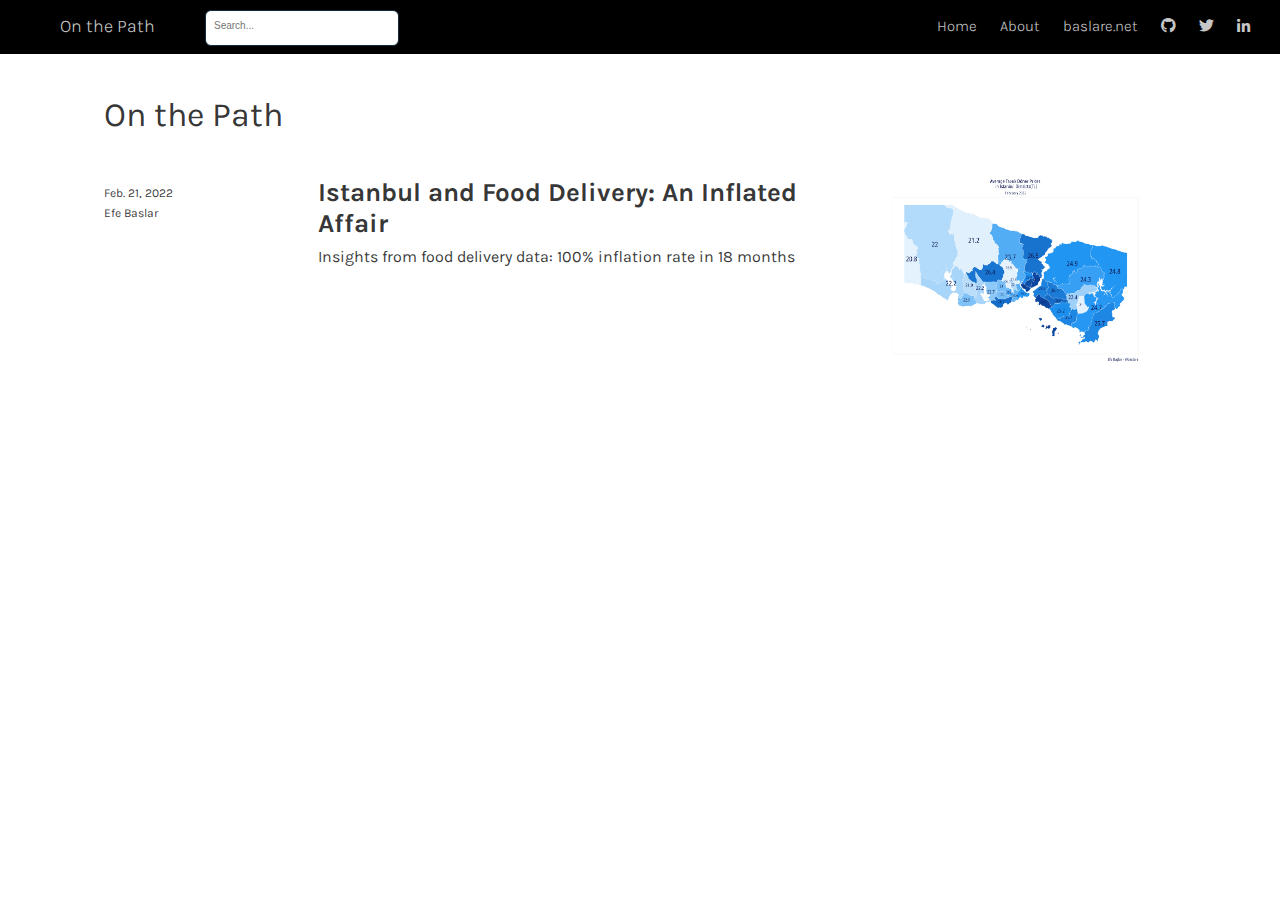
==== commit f9ae4fc4: "minor changes to the navbar" ====
--- a/docs/index.html
+++ b/docs/index.html
@@ -91,6 +91,7 @@
   <title>On the Path</title>
   
   
+  <link rel="icon" type="image/vnd.microsoft.icon" href="favicon.ico"/>
   
   
   <!--  https://developers.facebook.com/docs/sharing/webmasters#markup -->
@@ -2100,6 +2101,15 @@
 <a href="index.html">Home</a>
 <a href="about.html">About</a>
 <a href="https://baslare.net">baslare.net</a>
+<a href="https://github.com/baslare" aria-label="github">
+<i class="fab fa-github" aria-hidden="true"></i>
+</a>
+<a href="https://twitter.com/baslare">
+<i class="fa fa-brands fa-twitter" aria-hidden="true"></i>
+</a>
+<a href="https://www.linkedin.com/in/efebaslar">
+<i class="fa fa-brands fa-linkedin" aria-hidden="true"></i>
+</a>
 <a href="javascript:void(0);" class="nav-toggle">&#9776;</a>
 </div>
 </nav>
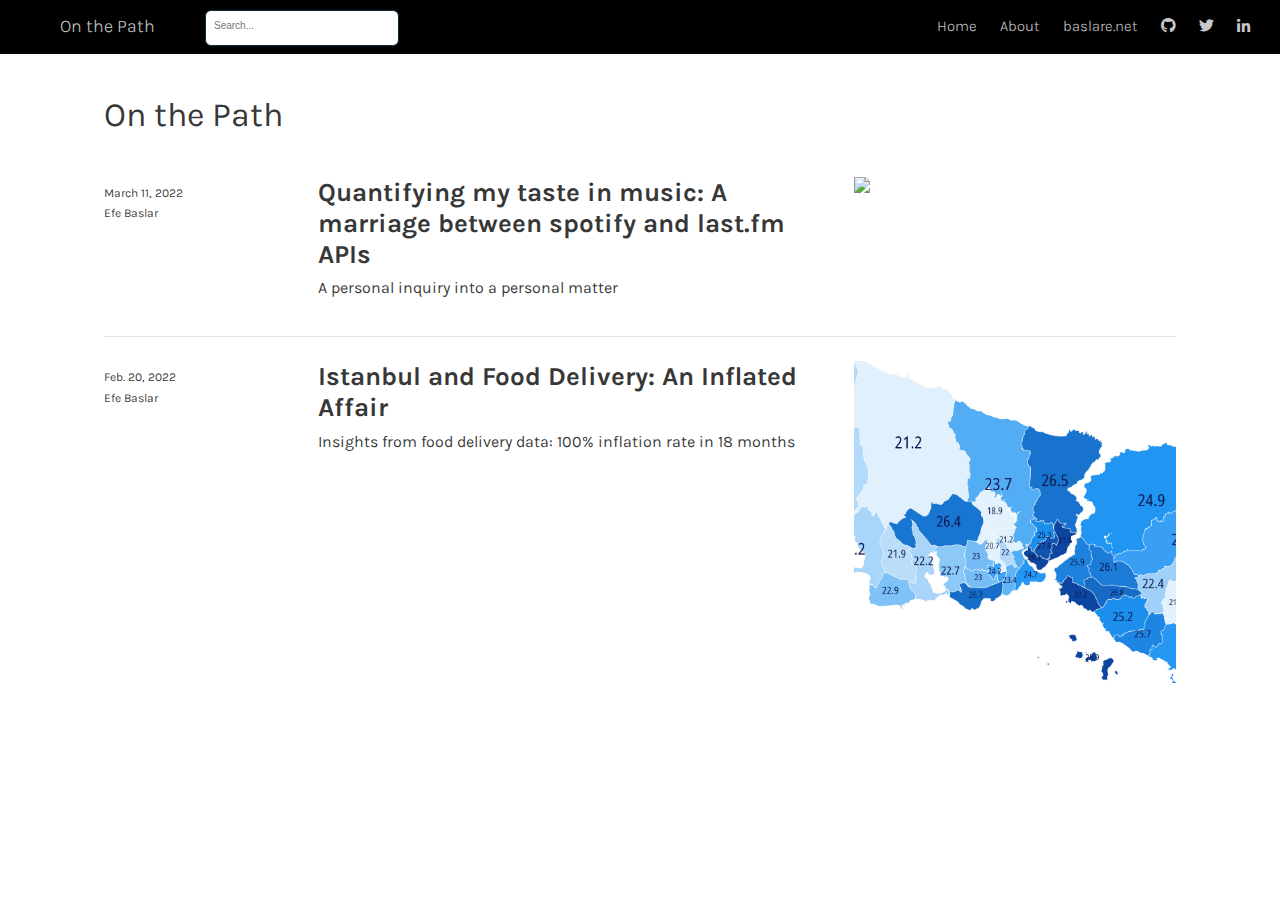
==== commit 862a15e4: "new blog post" ====
--- a/docs/index.html
+++ b/docs/index.html
@@ -1,2308 +1,2331 @@
-<!DOCTYPE html>
-
-<html xmlns="http://www.w3.org/1999/xhtml" lang="" xml:lang="">
-
-<head>
-  <meta charset="utf-8"/>
-  <meta name="viewport" content="width=device-width, initial-scale=1"/>
-  <meta http-equiv="X-UA-Compatible" content="IE=Edge,chrome=1"/>
-  <meta name="generator" content="distill" />
-  <link rel="alternate" type="application/rss+xml" href="https://blog.baslare.net/index.xml" />
-
-  <style type="text/css">
-  /* Hide doc at startup (prevent jankiness while JS renders/transforms) */
-  body {
-    visibility: hidden;
-  }
-  </style>
-
- <!--radix_placeholder_import_source-->
- <!--/radix_placeholder_import_source-->
-
-<style type="text/css">code{white-space: pre;}</style>
-<style type="text/css" data-origin="pandoc">
-code.sourceCode > span { display: inline-block; line-height: 1.25; }
-code.sourceCode > span { color: inherit; text-decoration: inherit; }
-code.sourceCode > span:empty { height: 1.2em; }
-.sourceCode { overflow: visible; }
-code.sourceCode { white-space: pre; position: relative; }
-div.sourceCode { margin: 1em 0; }
-pre.sourceCode { margin: 0; }
-@media screen {
-div.sourceCode { overflow: auto; }
-}
-@media print {
-code.sourceCode { white-space: pre-wrap; }
-code.sourceCode > span { text-indent: -5em; padding-left: 5em; }
-}
-pre.numberSource code
-  { counter-reset: source-line 0; }
-pre.numberSource code > span
-  { position: relative; left: -4em; counter-increment: source-line; }
-pre.numberSource code > span > a:first-child::before
-  { content: counter(source-line);
-    position: relative; left: -1em; text-align: right; vertical-align: baseline;
-    border: none; display: inline-block;
-    -webkit-touch-callout: none; -webkit-user-select: none;
-    -khtml-user-select: none; -moz-user-select: none;
-    -ms-user-select: none; user-select: none;
-    padding: 0 4px; width: 4em;
-    color: #aaaaaa;
-  }
-pre.numberSource { margin-left: 3em; border-left: 1px solid #aaaaaa;  padding-left: 4px; }
-div.sourceCode
-  {   }
-@media screen {
-code.sourceCode > span > a:first-child::before { text-decoration: underline; }
-}
-code span.al { color: #ad0000; } /* Alert */
-code span.an { color: #5e5e5e; } /* Annotation */
-code span.at { } /* Attribute */
-code span.bn { color: #ad0000; } /* BaseN */
-code span.bu { } /* BuiltIn */
-code span.cf { color: #007ba5; } /* ControlFlow */
-code span.ch { color: #20794d; } /* Char */
-code span.cn { color: #8f5902; } /* Constant */
-code span.co { color: #5e5e5e; } /* Comment */
-code span.cv { color: #5e5e5e; font-style: italic; } /* CommentVar */
-code span.do { color: #5e5e5e; font-style: italic; } /* Documentation */
-code span.dt { color: #ad0000; } /* DataType */
-code span.dv { color: #ad0000; } /* DecVal */
-code span.er { color: #ad0000; } /* Error */
-code span.ex { } /* Extension */
-code span.fl { color: #ad0000; } /* Float */
-code span.fu { color: #4758ab; } /* Function */
-code span.im { } /* Import */
-code span.in { color: #5e5e5e; } /* Information */
-code span.kw { color: #007ba5; } /* Keyword */
-code span.op { color: #5e5e5e; } /* Operator */
-code span.ot { color: #007ba5; } /* Other */
-code span.pp { color: #ad0000; } /* Preprocessor */
-code span.sc { color: #5e5e5e; } /* SpecialChar */
-code span.ss { color: #20794d; } /* SpecialString */
-code span.st { color: #20794d; } /* String */
-code span.va { color: #111111; } /* Variable */
-code span.vs { color: #20794d; } /* VerbatimString */
-code span.wa { color: #5e5e5e; font-style: italic; } /* Warning */
-</style>
-
-
-  <!--radix_placeholder_meta_tags-->
-  <title>On the Path</title>
-  
-  
-  <link rel="icon" type="image/vnd.microsoft.icon" href="favicon.ico"/>
-  
-  
-  <!--  https://developers.facebook.com/docs/sharing/webmasters#markup -->
-  <meta property="og:title" content="On the Path"/>
-  <meta property="og:type" content="article"/>
-  <meta property="og:locale" content="en_US"/>
-  <meta property="og:site_name" content="On the Path"/>
-  
-  <!--  https://dev.twitter.com/cards/types/summary -->
-  <meta property="twitter:card" content="summary"/>
-  <meta property="twitter:title" content="On the Path"/>
-  <meta property="twitter:site" content="@baslare"/>
-  <meta property="twitter:creator" content="@baslare"/>
-  
-  <!--/radix_placeholder_meta_tags-->
-  <!--radix_placeholder_rmarkdown_metadata-->
-  
-  <script type="text/json" id="radix-rmarkdown-metadata">
-  {"type":"list","attributes":{"names":{"type":"character","attributes":{},"value":["title","site","listing"]}},"value":[{"type":"character","attributes":{},"value":["On the Path"]},{"type":"character","attributes":{},"value":["distill::distill_website"]},{"type":"character","attributes":{},"value":["posts"]}]}
-  </script>
-  <!--/radix_placeholder_rmarkdown_metadata-->
-  <!--radix_placeholder_navigation_in_header-->
-  <meta name="distill:offset" content=""/>
-  
-  <script type="application/javascript">
-  
-    window.headroom_prevent_pin = false;
-  
-    window.document.addEventListener("DOMContentLoaded", function (event) {
-  
-      // initialize headroom for banner
-      var header = $('header').get(0);
-      var headerHeight = header.offsetHeight;
-      var headroom = new Headroom(header, {
-        tolerance: 5,
-        onPin : function() {
-          if (window.headroom_prevent_pin) {
-            window.headroom_prevent_pin = false;
-            headroom.unpin();
-          }
-        }
-      });
-      headroom.init();
-      if(window.location.hash)
-        headroom.unpin();
-      $(header).addClass('headroom--transition');
-  
-      // offset scroll location for banner on hash change
-      // (see: https://github.com/WickyNilliams/headroom.js/issues/38)
-      window.addEventListener("hashchange", function(event) {
-        window.scrollTo(0, window.pageYOffset - (headerHeight + 25));
-      });
-  
-      // responsive menu
-      $('.distill-site-header').each(function(i, val) {
-        var topnav = $(this);
-        var toggle = topnav.find('.nav-toggle');
-        toggle.on('click', function() {
-          topnav.toggleClass('responsive');
-        });
-      });
-  
-      // nav dropdowns
-      $('.nav-dropbtn').click(function(e) {
-        $(this).next('.nav-dropdown-content').toggleClass('nav-dropdown-active');
-        $(this).parent().siblings('.nav-dropdown')
-           .children('.nav-dropdown-content').removeClass('nav-dropdown-active');
-      });
-      $("body").click(function(e){
-        $('.nav-dropdown-content').removeClass('nav-dropdown-active');
-      });
-      $(".nav-dropdown").click(function(e){
-        e.stopPropagation();
-      });
-    });
-  </script>
-  
-  <style type="text/css">
-  
-  /* Theme (user-documented overrideables for nav appearance) */
-  
-  .distill-site-nav {
-    color: rgba(255, 255, 255, 0.8);
-    background-color: #0F2E3D;
-    font-size: 15px;
-    font-weight: 300;
-  }
-  
-  .distill-site-nav a {
-    color: inherit;
-    text-decoration: none;
-  }
-  
-  .distill-site-nav a:hover {
-    color: white;
-  }
-  
-  @media print {
-    .distill-site-nav {
-      display: none;
-    }
-  }
-  
-  .distill-site-header {
-  
-  }
-  
-  .distill-site-footer {
-  
-  }
-  
-  
-  /* Site Header */
-  
-  .distill-site-header {
-    width: 100%;
-    box-sizing: border-box;
-    z-index: 3;
-  }
-  
-  .distill-site-header .nav-left {
-    display: inline-block;
-    margin-left: 8px;
-  }
-  
-  @media screen and (max-width: 768px) {
-    .distill-site-header .nav-left {
-      margin-left: 0;
-    }
-  }
-  
-  
-  .distill-site-header .nav-right {
-    float: right;
-    margin-right: 8px;
-  }
-  
-  .distill-site-header a,
-  .distill-site-header .title {
-    display: inline-block;
-    text-align: center;
-    padding: 14px 10px 14px 10px;
-  }
-  
-  .distill-site-header .title {
-    font-size: 18px;
-    min-width: 150px;
-  }
-  
-  .distill-site-header .logo {
-    padding: 0;
-  }
-  
-  .distill-site-header .logo img {
-    display: none;
-    max-height: 20px;
-    width: auto;
-    margin-bottom: -4px;
-  }
-  
-  .distill-site-header .nav-image img {
-    max-height: 18px;
-    width: auto;
-    display: inline-block;
-    margin-bottom: -3px;
-  }
-  
-  
-  
-  @media screen and (min-width: 1000px) {
-    .distill-site-header .logo img {
-      display: inline-block;
-    }
-    .distill-site-header .nav-left {
-      margin-left: 20px;
-    }
-    .distill-site-header .nav-right {
-      margin-right: 20px;
-    }
-    .distill-site-header .title {
-      padding-left: 12px;
-    }
-  }
-  
-  
-  .distill-site-header .nav-toggle {
-    display: none;
-  }
-  
-  .nav-dropdown {
-    display: inline-block;
-    position: relative;
-  }
-  
-  .nav-dropdown .nav-dropbtn {
-    border: none;
-    outline: none;
-    color: rgba(255, 255, 255, 0.8);
-    padding: 16px 10px;
-    background-color: transparent;
-    font-family: inherit;
-    font-size: inherit;
-    font-weight: inherit;
-    margin: 0;
-    margin-top: 1px;
-    z-index: 2;
-  }
-  
-  .nav-dropdown-content {
-    display: none;
-    position: absolute;
-    background-color: white;
-    min-width: 200px;
-    border: 1px solid rgba(0,0,0,0.15);
-    border-radius: 4px;
-    box-shadow: 0px 8px 16px 0px rgba(0,0,0,0.1);
-    z-index: 1;
-    margin-top: 2px;
-    white-space: nowrap;
-    padding-top: 4px;
-    padding-bottom: 4px;
-  }
-  
-  .nav-dropdown-content hr {
-    margin-top: 4px;
-    margin-bottom: 4px;
-    border: none;
-    border-bottom: 1px solid rgba(0, 0, 0, 0.1);
-  }
-  
-  .nav-dropdown-active {
-    display: block;
-  }
-  
-  .nav-dropdown-content a, .nav-dropdown-content .nav-dropdown-header {
-    color: black;
-    padding: 6px 24px;
-    text-decoration: none;
-    display: block;
-    text-align: left;
-  }
-  
-  .nav-dropdown-content .nav-dropdown-header {
-    display: block;
-    padding: 5px 24px;
-    padding-bottom: 0;
-    text-transform: uppercase;
-    font-size: 14px;
-    color: #999999;
-    white-space: nowrap;
-  }
-  
-  .nav-dropdown:hover .nav-dropbtn {
-    color: white;
-  }
-  
-  .nav-dropdown-content a:hover {
-    background-color: #ddd;
-    color: black;
-  }
-  
-  .nav-right .nav-dropdown-content {
-    margin-left: -45%;
-    right: 0;
-  }
-  
-  @media screen and (max-width: 768px) {
-    .distill-site-header a, .distill-site-header .nav-dropdown  {display: none;}
-    .distill-site-header a.nav-toggle {
-      float: right;
-      display: block;
-    }
-    .distill-site-header .title {
-      margin-left: 0;
-    }
-    .distill-site-header .nav-right {
-      margin-right: 0;
-    }
-    .distill-site-header {
-      overflow: hidden;
-    }
-    .nav-right .nav-dropdown-content {
-      margin-left: 0;
-    }
-  }
-  
-  
-  @media screen and (max-width: 768px) {
-    .distill-site-header.responsive {position: relative; min-height: 500px; }
-    .distill-site-header.responsive a.nav-toggle {
-      position: absolute;
-      right: 0;
-      top: 0;
-    }
-    .distill-site-header.responsive a,
-    .distill-site-header.responsive .nav-dropdown {
-      display: block;
-      text-align: left;
-    }
-    .distill-site-header.responsive .nav-left,
-    .distill-site-header.responsive .nav-right {
-      width: 100%;
-    }
-    .distill-site-header.responsive .nav-dropdown {float: none;}
-    .distill-site-header.responsive .nav-dropdown-content {position: relative;}
-    .distill-site-header.responsive .nav-dropdown .nav-dropbtn {
-      display: block;
-      width: 100%;
-      text-align: left;
-    }
-  }
-  
-  /* Site Footer */
-  
-  .distill-site-footer {
-    width: 100%;
-    overflow: hidden;
-    box-sizing: border-box;
-    z-index: 3;
-    margin-top: 30px;
-    padding-top: 30px;
-    padding-bottom: 30px;
-    text-align: center;
-  }
-  
-  /* Headroom */
-  
-  d-title {
-    padding-top: 6rem;
-  }
-  
-  @media print {
-    d-title {
-      padding-top: 4rem;
-    }
-  }
-  
-  .headroom {
-    z-index: 1000;
-    position: fixed;
-    top: 0;
-    left: 0;
-    right: 0;
-  }
-  
-  .headroom--transition {
-    transition: all .4s ease-in-out;
-  }
-  
-  .headroom--unpinned {
-    top: -100px;
-  }
-  
-  .headroom--pinned {
-    top: 0;
-  }
-  
-  /* adjust viewport for navbar height */
-  /* helps vertically center bootstrap (non-distill) content */
-  .min-vh-100 {
-    min-height: calc(100vh - 100px) !important;
-  }
-  
-  </style>
-  
-  <script src="site_libs/jquery-3.6.0/jquery-3.6.0.min.js"></script>
-  <link href="site_libs/font-awesome-5.1.0/css/all.css" rel="stylesheet"/>
-  <link href="site_libs/font-awesome-5.1.0/css/v4-shims.css" rel="stylesheet"/>
-  <script src="site_libs/headroom-0.9.4/headroom.min.js"></script>
-  <script src="site_libs/autocomplete-0.37.1/autocomplete.min.js"></script>
-  <script src="site_libs/fuse-6.4.1/fuse.min.js"></script>
-  
-  <script type="application/javascript">
-  
-  function getMeta(metaName) {
-    var metas = document.getElementsByTagName('meta');
-    for (let i = 0; i < metas.length; i++) {
-      if (metas[i].getAttribute('name') === metaName) {
-        return metas[i].getAttribute('content');
-      }
-    }
-    return '';
-  }
-  
-  function offsetURL(url) {
-    var offset = getMeta('distill:offset');
-    return offset ? offset + '/' + url : url;
-  }
-  
-  function createFuseIndex() {
-  
-    // create fuse index
-    var options = {
-      keys: [
-        { name: 'title', weight: 20 },
-        { name: 'categories', weight: 15 },
-        { name: 'description', weight: 10 },
-        { name: 'contents', weight: 5 },
-      ],
-      ignoreLocation: true,
-      threshold: 0
-    };
-    var fuse = new window.Fuse([], options);
-  
-    // fetch the main search.json
-    return fetch(offsetURL('search.json'))
-      .then(function(response) {
-        if (response.status == 200) {
-          return response.json().then(function(json) {
-            // index main articles
-            json.articles.forEach(function(article) {
-              fuse.add(article);
-            });
-            // download collections and index their articles
-            return Promise.all(json.collections.map(function(collection) {
-              return fetch(offsetURL(collection)).then(function(response) {
-                if (response.status === 200) {
-                  return response.json().then(function(articles) {
-                    articles.forEach(function(article) {
-                      fuse.add(article);
-                    });
-                  })
-                } else {
-                  return Promise.reject(
-                    new Error('Unexpected status from search index request: ' +
-                              response.status)
-                  );
-                }
-              });
-            })).then(function() {
-              return fuse;
-            });
-          });
-  
-        } else {
-          return Promise.reject(
-            new Error('Unexpected status from search index request: ' +
-                        response.status)
-          );
-        }
-      });
-  }
-  
-  window.document.addEventListener("DOMContentLoaded", function (event) {
-  
-    // get search element (bail if we don't have one)
-    var searchEl = window.document.getElementById('distill-search');
-    if (!searchEl)
-      return;
-  
-    createFuseIndex()
-      .then(function(fuse) {
-  
-        // make search box visible
-        searchEl.classList.remove('hidden');
-  
-        // initialize autocomplete
-        var options = {
-          autoselect: true,
-          hint: false,
-          minLength: 2,
-        };
-        window.autocomplete(searchEl, options, [{
-          source: function(query, callback) {
-            const searchOptions = {
-              isCaseSensitive: false,
-              shouldSort: true,
-              minMatchCharLength: 2,
-              limit: 10,
-            };
-            var results = fuse.search(query, searchOptions);
-            callback(results
-              .map(function(result) { return result.item; })
-            );
-          },
-          templates: {
-            suggestion: function(suggestion) {
-              var img = suggestion.preview && Object.keys(suggestion.preview).length > 0
-                ? `<img src="${offsetURL(suggestion.preview)}"</img>`
-                : '';
-              var html = `
-                <div class="search-item">
-                  <h3>${suggestion.title}</h3>
-                  <div class="search-item-description">
-                    ${suggestion.description || ''}
-                  </div>
-                  <div class="search-item-preview">
-                    ${img}
-                  </div>
-                </div>
-              `;
-              return html;
-            }
-          }
-        }]).on('autocomplete:selected', function(event, suggestion) {
-          window.location.href = offsetURL(suggestion.path);
-        });
-        // remove inline display style on autocompleter (we want to
-        // manage responsive display via css)
-        $('.algolia-autocomplete').css("display", "");
-      })
-      .catch(function(error) {
-        console.log(error);
-      });
-  
-  });
-  
-  </script>
-  
-  <style type="text/css">
-  
-  .nav-search {
-    font-size: x-small;
-  }
-  
-  /* Algolioa Autocomplete */
-  
-  .algolia-autocomplete {
-    display: inline-block;
-    margin-left: 10px;
-    vertical-align: sub;
-    background-color: white;
-    color: black;
-    padding: 6px;
-    padding-top: 8px;
-    padding-bottom: 0;
-    border-radius: 6px;
-    border: 1px #0F2E3D solid;
-    width: 180px;
-  }
-  
-  
-  @media screen and (max-width: 768px) {
-    .distill-site-nav .algolia-autocomplete {
-      display: none;
-      visibility: hidden;
-    }
-    .distill-site-nav.responsive .algolia-autocomplete {
-      display: inline-block;
-      visibility: visible;
-    }
-    .distill-site-nav.responsive .algolia-autocomplete .aa-dropdown-menu {
-      margin-left: 0;
-      width: 400px;
-      max-height: 400px;
-    }
-  }
-  
-  .algolia-autocomplete .aa-input, .algolia-autocomplete .aa-hint {
-    width: 90%;
-    outline: none;
-    border: none;
-  }
-  
-  .algolia-autocomplete .aa-hint {
-    color: #999;
-  }
-  .algolia-autocomplete .aa-dropdown-menu {
-    width: 550px;
-    max-height: 70vh;
-    overflow-x: visible;
-    overflow-y: scroll;
-    padding: 5px;
-    margin-top: 3px;
-    margin-left: -150px;
-    background-color: #fff;
-    border-radius: 5px;
-    border: 1px solid #999;
-    border-top: none;
-  }
-  
-  .algolia-autocomplete .aa-dropdown-menu .aa-suggestion {
-    cursor: pointer;
-    padding: 5px 4px;
-    border-bottom: 1px solid #eee;
-  }
-  
-  .algolia-autocomplete .aa-dropdown-menu .aa-suggestion:last-of-type {
-    border-bottom: none;
-    margin-bottom: 2px;
-  }
-  
-  .algolia-autocomplete .aa-dropdown-menu .aa-suggestion .search-item {
-    overflow: hidden;
-    font-size: 0.8em;
-    line-height: 1.4em;
-  }
-  
-  .algolia-autocomplete .aa-dropdown-menu .aa-suggestion .search-item h3 {
-    font-size: 1rem;
-    margin-block-start: 0;
-    margin-block-end: 5px;
-  }
-  
-  .algolia-autocomplete .aa-dropdown-menu .aa-suggestion .search-item-description {
-    display: inline-block;
-    overflow: hidden;
-    height: 2.8em;
-    width: 80%;
-    margin-right: 4%;
-  }
-  
-  .algolia-autocomplete .aa-dropdown-menu .aa-suggestion .search-item-preview {
-    display: inline-block;
-    width: 15%;
-  }
-  
-  .algolia-autocomplete .aa-dropdown-menu .aa-suggestion .search-item-preview img {
-    height: 3em;
-    width: auto;
-    display: none;
-  }
-  
-  .algolia-autocomplete .aa-dropdown-menu .aa-suggestion .search-item-preview img[src] {
-    display: initial;
-  }
-  
-  .algolia-autocomplete .aa-dropdown-menu .aa-suggestion.aa-cursor {
-    background-color: #eee;
-  }
-  .algolia-autocomplete .aa-dropdown-menu .aa-suggestion em {
-    font-weight: bold;
-    font-style: normal;
-  }
-  
-  </style>
-  
-  
-  <!--/radix_placeholder_navigation_in_header-->
-  <!--radix_placeholder_distill-->
-  
-  <style type="text/css">
-  
-  body {
-    background-color: white;
-  }
-  
-  .pandoc-table {
-    width: 100%;
-  }
-  
-  .pandoc-table>caption {
-    margin-bottom: 10px;
-  }
-  
-  .pandoc-table th:not([align]) {
-    text-align: left;
-  }
-  
-  .pagedtable-footer {
-    font-size: 15px;
-  }
-  
-  d-byline .byline {
-    grid-template-columns: 2fr 2fr;
-  }
-  
-  d-byline .byline h3 {
-    margin-block-start: 1.5em;
-  }
-  
-  d-byline .byline .authors-affiliations h3 {
-    margin-block-start: 0.5em;
-  }
-  
-  .authors-affiliations .orcid-id {
-    width: 16px;
-    height:16px;
-    margin-left: 4px;
-    margin-right: 4px;
-    vertical-align: middle;
-    padding-bottom: 2px;
-  }
-  
-  d-title .dt-tags {
-    margin-top: 1em;
-    grid-column: text;
-  }
-  
-  .dt-tags .dt-tag {
-    text-decoration: none;
-    display: inline-block;
-    color: rgba(0,0,0,0.6);
-    padding: 0em 0.4em;
-    margin-right: 0.5em;
-    margin-bottom: 0.4em;
-    font-size: 70%;
-    border: 1px solid rgba(0,0,0,0.2);
-    border-radius: 3px;
-    text-transform: uppercase;
-    font-weight: 500;
-  }
-  
-  d-article table.gt_table td,
-  d-article table.gt_table th {
-    border-bottom: none;
-  }
-  
-  .html-widget {
-    margin-bottom: 2.0em;
-  }
-  
-  .l-screen-inset {
-    padding-right: 16px;
-  }
-  
-  .l-screen .caption {
-    margin-left: 10px;
-  }
-  
-  .shaded {
-    background: rgb(247, 247, 247);
-    padding-top: 20px;
-    padding-bottom: 20px;
-    border-top: 1px solid rgba(0, 0, 0, 0.1);
-    border-bottom: 1px solid rgba(0, 0, 0, 0.1);
-  }
-  
-  .shaded .html-widget {
-    margin-bottom: 0;
-    border: 1px solid rgba(0, 0, 0, 0.1);
-  }
-  
-  .shaded .shaded-content {
-    background: white;
-  }
-  
-  .text-output {
-    margin-top: 0;
-    line-height: 1.5em;
-  }
-  
-  .hidden {
-    display: none !important;
-  }
-  
-  d-article {
-    padding-top: 2.5rem;
-    padding-bottom: 30px;
-  }
-  
-  d-appendix {
-    padding-top: 30px;
-  }
-  
-  d-article>p>img {
-    width: 100%;
-  }
-  
-  d-article h2 {
-    margin: 1rem 0 1.5rem 0;
-  }
-  
-  d-article h3 {
-    margin-top: 1.5rem;
-  }
-  
-  d-article iframe {
-    border: 1px solid rgba(0, 0, 0, 0.1);
-    margin-bottom: 2.0em;
-    width: 100%;
-  }
-  
-  /* Tweak code blocks */
-  
-  d-article div.sourceCode code,
-  d-article pre code {
-    font-family: Consolas, Monaco, 'Andale Mono', 'Ubuntu Mono', monospace;
-  }
-  
-  d-article pre,
-  d-article div.sourceCode,
-  d-article div.sourceCode pre {
-    overflow: auto;
-  }
-  
-  d-article div.sourceCode {
-    background-color: white;
-  }
-  
-  d-article div.sourceCode pre {
-    padding-left: 10px;
-    font-size: 12px;
-    border-left: 2px solid rgba(0,0,0,0.1);
-  }
-  
-  d-article pre {
-    font-size: 12px;
-    color: black;
-    background: none;
-    margin-top: 0;
-    text-align: left;
-    white-space: pre;
-    word-spacing: normal;
-    word-break: normal;
-    word-wrap: normal;
-    line-height: 1.5;
-  
-    -moz-tab-size: 4;
-    -o-tab-size: 4;
-    tab-size: 4;
-  
-    -webkit-hyphens: none;
-    -moz-hyphens: none;
-    -ms-hyphens: none;
-    hyphens: none;
-  }
-  
-  d-article pre a {
-    border-bottom: none;
-  }
-  
-  d-article pre a:hover {
-    border-bottom: none;
-    text-decoration: underline;
-  }
-  
-  d-article details {
-    grid-column: text;
-    margin-bottom: 0.8em;
-  }
-  
-  @media(min-width: 768px) {
-  
-  d-article pre,
-  d-article div.sourceCode,
-  d-article div.sourceCode pre {
-    overflow: visible !important;
-  }
-  
-  d-article div.sourceCode pre {
-    padding-left: 18px;
-    font-size: 14px;
-  }
-  
-  d-article pre {
-    font-size: 14px;
-  }
-  
-  }
-  
-  figure img.external {
-    background: white;
-    border: 1px solid rgba(0, 0, 0, 0.1);
-    box-shadow: 0 1px 8px rgba(0, 0, 0, 0.1);
-    padding: 18px;
-    box-sizing: border-box;
-  }
-  
-  /* CSS for d-contents */
-  
-  .d-contents {
-    grid-column: text;
-    color: rgba(0,0,0,0.8);
-    font-size: 0.9em;
-    padding-bottom: 1em;
-    margin-bottom: 1em;
-    padding-bottom: 0.5em;
-    margin-bottom: 1em;
-    padding-left: 0.25em;
-    justify-self: start;
-  }
-  
-  @media(min-width: 1000px) {
-    .d-contents.d-contents-float {
-      height: 0;
-      grid-column-start: 1;
-      grid-column-end: 4;
-      justify-self: center;
-      padding-right: 3em;
-      padding-left: 2em;
-    }
-  }
-  
-  .d-contents nav h3 {
-    font-size: 18px;
-    margin-top: 0;
-    margin-bottom: 1em;
-  }
-  
-  .d-contents li {
-    list-style-type: none
-  }
-  
-  .d-contents nav > ul {
-    padding-left: 0;
-  }
-  
-  .d-contents ul {
-    padding-left: 1em
-  }
-  
-  .d-contents nav ul li {
-    margin-top: 0.6em;
-    margin-bottom: 0.2em;
-  }
-  
-  .d-contents nav a {
-    font-size: 13px;
-    border-bottom: none;
-    text-decoration: none
-    color: rgba(0, 0, 0, 0.8);
-  }
-  
-  .d-contents nav a:hover {
-    text-decoration: underline solid rgba(0, 0, 0, 0.6)
-  }
-  
-  .d-contents nav > ul > li > a {
-    font-weight: 600;
-  }
-  
-  .d-contents nav > ul > li > ul {
-    font-weight: inherit;
-  }
-  
-  .d-contents nav > ul > li > ul > li {
-    margin-top: 0.2em;
-  }
-  
-  
-  .d-contents nav ul {
-    margin-top: 0;
-    margin-bottom: 0.25em;
-  }
-  
-  .d-article-with-toc h2:nth-child(2) {
-    margin-top: 0;
-  }
-  
-  
-  /* Figure */
-  
-  .figure {
-    position: relative;
-    margin-bottom: 2.5em;
-    margin-top: 1.5em;
-  }
-  
-  .figure img {
-    width: 100%;
-  }
-  
-  .figure .caption {
-    color: rgba(0, 0, 0, 0.6);
-    font-size: 12px;
-    line-height: 1.5em;
-  }
-  
-  .figure img.external {
-    background: white;
-    border: 1px solid rgba(0, 0, 0, 0.1);
-    box-shadow: 0 1px 8px rgba(0, 0, 0, 0.1);
-    padding: 18px;
-    box-sizing: border-box;
-  }
-  
-  .figure .caption a {
-    color: rgba(0, 0, 0, 0.6);
-  }
-  
-  .figure .caption b,
-  .figure .caption strong, {
-    font-weight: 600;
-    color: rgba(0, 0, 0, 1.0);
-  }
-  
-  /* Citations */
-  
-  d-article .citation {
-    color: inherit;
-    cursor: inherit;
-  }
-  
-  div.hanging-indent{
-    margin-left: 1em; text-indent: -1em;
-  }
-  
-  /* Citation hover box */
-  
-  .tippy-box[data-theme~=light-border] {
-    background-color: rgba(250, 250, 250, 0.95);
-  }
-  
-  .tippy-content > p {
-    margin-bottom: 0;
-    padding: 2px;
-  }
-  
-  
-  /* Tweak 1000px media break to show more text */
-  
-  @media(min-width: 1000px) {
-    .base-grid,
-    distill-header,
-    d-title,
-    d-abstract,
-    d-article,
-    d-appendix,
-    distill-appendix,
-    d-byline,
-    d-footnote-list,
-    d-citation-list,
-    distill-footer {
-      grid-template-columns: [screen-start] 1fr [page-start kicker-start] 80px [middle-start] 50px [text-start kicker-end] 65px 65px 65px 65px 65px 65px 65px 65px [text-end gutter-start] 65px [middle-end] 65px [page-end gutter-end] 1fr [screen-end];
-      grid-column-gap: 16px;
-    }
-  
-    .grid {
-      grid-column-gap: 16px;
-    }
-  
-    d-article {
-      font-size: 1.06rem;
-      line-height: 1.7em;
-    }
-    figure .caption, .figure .caption, figure figcaption {
-      font-size: 13px;
-    }
-  }
-  
-  @media(min-width: 1180px) {
-    .base-grid,
-    distill-header,
-    d-title,
-    d-abstract,
-    d-article,
-    d-appendix,
-    distill-appendix,
-    d-byline,
-    d-footnote-list,
-    d-citation-list,
-    distill-footer {
-      grid-template-columns: [screen-start] 1fr [page-start kicker-start] 60px [middle-start] 60px [text-start kicker-end] 60px 60px 60px 60px 60px 60px 60px 60px [text-end gutter-start] 60px [middle-end] 60px [page-end gutter-end] 1fr [screen-end];
-      grid-column-gap: 32px;
-    }
-  
-    .grid {
-      grid-column-gap: 32px;
-    }
-  }
-  
-  
-  /* Get the citation styles for the appendix (not auto-injected on render since
-     we do our own rendering of the citation appendix) */
-  
-  d-appendix .citation-appendix,
-  .d-appendix .citation-appendix {
-    font-size: 11px;
-    line-height: 15px;
-    border-left: 1px solid rgba(0, 0, 0, 0.1);
-    padding-left: 18px;
-    border: 1px solid rgba(0,0,0,0.1);
-    background: rgba(0, 0, 0, 0.02);
-    padding: 10px 18px;
-    border-radius: 3px;
-    color: rgba(150, 150, 150, 1);
-    overflow: hidden;
-    margin-top: -12px;
-    white-space: pre-wrap;
-    word-wrap: break-word;
-  }
-  
-  /* Include appendix styles here so they can be overridden */
-  
-  d-appendix {
-    contain: layout style;
-    font-size: 0.8em;
-    line-height: 1.7em;
-    margin-top: 60px;
-    margin-bottom: 0;
-    border-top: 1px solid rgba(0, 0, 0, 0.1);
-    color: rgba(0,0,0,0.5);
-    padding-top: 60px;
-    padding-bottom: 48px;
-  }
-  
-  d-appendix h3 {
-    grid-column: page-start / text-start;
-    font-size: 15px;
-    font-weight: 500;
-    margin-top: 1em;
-    margin-bottom: 0;
-    color: rgba(0,0,0,0.65);
-  }
-  
-  d-appendix h3 + * {
-    margin-top: 1em;
-  }
-  
-  d-appendix ol {
-    padding: 0 0 0 15px;
-  }
-  
-  @media (min-width: 768px) {
-    d-appendix ol {
-      padding: 0 0 0 30px;
-      margin-left: -30px;
-    }
-  }
-  
-  d-appendix li {
-    margin-bottom: 1em;
-  }
-  
-  d-appendix a {
-    color: rgba(0, 0, 0, 0.6);
-  }
-  
-  d-appendix > * {
-    grid-column: text;
-  }
-  
-  d-appendix > d-footnote-list,
-  d-appendix > d-citation-list,
-  d-appendix > distill-appendix {
-    grid-column: screen;
-  }
-  
-  /* Include footnote styles here so they can be overridden */
-  
-  d-footnote-list {
-    contain: layout style;
-  }
-  
-  d-footnote-list > * {
-    grid-column: text;
-  }
-  
-  d-footnote-list a.footnote-backlink {
-    color: rgba(0,0,0,0.3);
-    padding-left: 0.5em;
-  }
-  
-  
-  
-  /* Anchor.js */
-  
-  .anchorjs-link {
-    /*transition: all .25s linear; */
-    text-decoration: none;
-    border-bottom: none;
-  }
-  *:hover > .anchorjs-link {
-    margin-left: -1.125em !important;
-    text-decoration: none;
-    border-bottom: none;
-  }
-  
-  /* Social footer */
-  
-  .social_footer {
-    margin-top: 30px;
-    margin-bottom: 0;
-    color: rgba(0,0,0,0.67);
-  }
-  
-  .disqus-comments {
-    margin-right: 30px;
-  }
-  
-  .disqus-comment-count {
-    border-bottom: 1px solid rgba(0, 0, 0, 0.4);
-    cursor: pointer;
-  }
-  
-  #disqus_thread {
-    margin-top: 30px;
-  }
-  
-  .article-sharing a {
-    border-bottom: none;
-    margin-right: 8px;
-  }
-  
-  .article-sharing a:hover {
-    border-bottom: none;
-  }
-  
-  .sidebar-section.subscribe {
-    font-size: 12px;
-    line-height: 1.6em;
-  }
-  
-  .subscribe p {
-    margin-bottom: 0.5em;
-  }
-  
-  
-  .article-footer .subscribe {
-    font-size: 15px;
-    margin-top: 45px;
-  }
-  
-  
-  .sidebar-section.custom {
-    font-size: 12px;
-    line-height: 1.6em;
-  }
-  
-  .custom p {
-    margin-bottom: 0.5em;
-  }
-  
-  /* Styles for listing layout (hide title) */
-  .layout-listing d-title, .layout-listing .d-title {
-    display: none;
-  }
-  
-  /* Styles for posts lists (not auto-injected) */
-  
-  
-  .posts-with-sidebar {
-    padding-left: 45px;
-    padding-right: 45px;
-  }
-  
-  .posts-list .description h2,
-  .posts-list .description p {
-    font-family: -apple-system, BlinkMacSystemFont, "Segoe UI", Roboto, Oxygen, Ubuntu, Cantarell, "Fira Sans", "Droid Sans", "Helvetica Neue", Arial, sans-serif;
-  }
-  
-  .posts-list .description h2 {
-    font-weight: 700;
-    border-bottom: none;
-    padding-bottom: 0;
-  }
-  
-  .posts-list h2.post-tag {
-    border-bottom: 1px solid rgba(0, 0, 0, 0.2);
-    padding-bottom: 12px;
-  }
-  .posts-list {
-    margin-top: 60px;
-    margin-bottom: 24px;
-  }
-  
-  .posts-list .post-preview {
-    text-decoration: none;
-    overflow: hidden;
-    display: block;
-    border-bottom: 1px solid rgba(0, 0, 0, 0.1);
-    padding: 24px 0;
-  }
-  
-  .post-preview-last {
-    border-bottom: none !important;
-  }
-  
-  .posts-list .posts-list-caption {
-    grid-column: screen;
-    font-weight: 400;
-  }
-  
-  .posts-list .post-preview h2 {
-    margin: 0 0 6px 0;
-    line-height: 1.2em;
-    font-style: normal;
-    font-size: 24px;
-  }
-  
-  .posts-list .post-preview p {
-    margin: 0 0 12px 0;
-    line-height: 1.4em;
-    font-size: 16px;
-  }
-  
-  .posts-list .post-preview .thumbnail {
-    box-sizing: border-box;
-    margin-bottom: 24px;
-    position: relative;
-    max-width: 500px;
-  }
-  .posts-list .post-preview img {
-    width: 100%;
-    display: block;
-  }
-  
-  .posts-list .metadata {
-    font-size: 12px;
-    line-height: 1.4em;
-    margin-bottom: 18px;
-  }
-  
-  .posts-list .metadata > * {
-    display: inline-block;
-  }
-  
-  .posts-list .metadata .publishedDate {
-    margin-right: 2em;
-  }
-  
-  .posts-list .metadata .dt-authors {
-    display: block;
-    margin-top: 0.3em;
-    margin-right: 2em;
-  }
-  
-  .posts-list .dt-tags {
-    display: block;
-    line-height: 1em;
-  }
-  
-  .posts-list .dt-tags .dt-tag {
-    display: inline-block;
-    color: rgba(0,0,0,0.6);
-    padding: 0.3em 0.4em;
-    margin-right: 0.2em;
-    margin-bottom: 0.4em;
-    font-size: 60%;
-    border: 1px solid rgba(0,0,0,0.2);
-    border-radius: 3px;
-    text-transform: uppercase;
-    font-weight: 500;
-  }
-  
-  .posts-list img {
-    opacity: 1;
-  }
-  
-  .posts-list img[data-src] {
-    opacity: 0;
-  }
-  
-  .posts-more {
-    clear: both;
-  }
-  
-  
-  .posts-sidebar {
-    font-size: 16px;
-  }
-  
-  .posts-sidebar h3 {
-    font-size: 16px;
-    margin-top: 0;
-    margin-bottom: 0.5em;
-    font-weight: 400;
-    text-transform: uppercase;
-  }
-  
-  .sidebar-section {
-    margin-bottom: 30px;
-  }
-  
-  .categories ul {
-    list-style-type: none;
-    margin: 0;
-    padding: 0;
-  }
-  
-  .categories li {
-    color: rgba(0, 0, 0, 0.8);
-    margin-bottom: 0;
-  }
-  
-  .categories li>a {
-    border-bottom: none;
-  }
-  
-  .categories li>a:hover {
-    border-bottom: 1px solid rgba(0, 0, 0, 0.4);
-  }
-  
-  .categories .active {
-    font-weight: 600;
-  }
-  
-  .categories .category-count {
-    color: rgba(0, 0, 0, 0.4);
-  }
-  
-  
-  @media(min-width: 768px) {
-    .posts-list .post-preview h2 {
-      font-size: 26px;
-    }
-    .posts-list .post-preview .thumbnail {
-      float: right;
-      width: 30%;
-      margin-bottom: 0;
-    }
-    .posts-list .post-preview .description {
-      float: left;
-      width: 45%;
-    }
-    .posts-list .post-preview .metadata {
-      float: left;
-      width: 20%;
-      margin-top: 8px;
-    }
-    .posts-list .post-preview p {
-      margin: 0 0 12px 0;
-      line-height: 1.5em;
-      font-size: 16px;
-    }
-    .posts-with-sidebar .posts-list {
-      float: left;
-      width: 75%;
-    }
-    .posts-with-sidebar .posts-sidebar {
-      float: right;
-      width: 20%;
-      margin-top: 60px;
-      padding-top: 24px;
-      padding-bottom: 24px;
-    }
-  }
-  
-  
-  /* Improve display for browsers without grid (IE/Edge <= 15) */
-  
-  .downlevel {
-    line-height: 1.6em;
-    font-family: -apple-system, BlinkMacSystemFont, "Segoe UI", Roboto, Oxygen, Ubuntu, Cantarell, "Fira Sans", "Droid Sans", "Helvetica Neue", Arial, sans-serif;
-    margin: 0;
-  }
-  
-  .downlevel .d-title {
-    padding-top: 6rem;
-    padding-bottom: 1.5rem;
-  }
-  
-  .downlevel .d-title h1 {
-    font-size: 50px;
-    font-weight: 700;
-    line-height: 1.1em;
-    margin: 0 0 0.5rem;
-  }
-  
-  .downlevel .d-title p {
-    font-weight: 300;
-    font-size: 1.2rem;
-    line-height: 1.55em;
-    margin-top: 0;
-  }
-  
-  .downlevel .d-byline {
-    padding-top: 0.8em;
-    padding-bottom: 0.8em;
-    font-size: 0.8rem;
-    line-height: 1.8em;
-  }
-  
-  .downlevel .section-separator {
-    border: none;
-    border-top: 1px solid rgba(0, 0, 0, 0.1);
-  }
-  
-  .downlevel .d-article {
-    font-size: 1.06rem;
-    line-height: 1.7em;
-    padding-top: 1rem;
-    padding-bottom: 2rem;
-  }
-  
-  
-  .downlevel .d-appendix {
-    padding-left: 0;
-    padding-right: 0;
-    max-width: none;
-    font-size: 0.8em;
-    line-height: 1.7em;
-    margin-bottom: 0;
-    color: rgba(0,0,0,0.5);
-    padding-top: 40px;
-    padding-bottom: 48px;
-  }
-  
-  .downlevel .footnotes ol {
-    padding-left: 13px;
-  }
-  
-  .downlevel .base-grid,
-  .downlevel .distill-header,
-  .downlevel .d-title,
-  .downlevel .d-abstract,
-  .downlevel .d-article,
-  .downlevel .d-appendix,
-  .downlevel .distill-appendix,
-  .downlevel .d-byline,
-  .downlevel .d-footnote-list,
-  .downlevel .d-citation-list,
-  .downlevel .distill-footer,
-  .downlevel .appendix-bottom,
-  .downlevel .posts-container {
-    padding-left: 40px;
-    padding-right: 40px;
-  }
-  
-  @media(min-width: 768px) {
-    .downlevel .base-grid,
-    .downlevel .distill-header,
-    .downlevel .d-title,
-    .downlevel .d-abstract,
-    .downlevel .d-article,
-    .downlevel .d-appendix,
-    .downlevel .distill-appendix,
-    .downlevel .d-byline,
-    .downlevel .d-footnote-list,
-    .downlevel .d-citation-list,
-    .downlevel .distill-footer,
-    .downlevel .appendix-bottom,
-    .downlevel .posts-container {
-    padding-left: 150px;
-    padding-right: 150px;
-    max-width: 900px;
-  }
-  }
-  
-  .downlevel pre code {
-    display: block;
-    border-left: 2px solid rgba(0, 0, 0, .1);
-    padding: 0 0 0 20px;
-    font-size: 14px;
-  }
-  
-  .downlevel code, .downlevel pre {
-    color: black;
-    background: none;
-    font-family: Consolas, Monaco, 'Andale Mono', 'Ubuntu Mono', monospace;
-    text-align: left;
-    white-space: pre;
-    word-spacing: normal;
-    word-break: normal;
-    word-wrap: normal;
-    line-height: 1.5;
-  
-    -moz-tab-size: 4;
-    -o-tab-size: 4;
-    tab-size: 4;
-  
-    -webkit-hyphens: none;
-    -moz-hyphens: none;
-    -ms-hyphens: none;
-    hyphens: none;
-  }
-  
-  .downlevel .posts-list .post-preview {
-    color: inherit;
-  }
-  
-  
-  
-  </style>
-  
-  <script type="application/javascript">
-  
-  function is_downlevel_browser() {
-    if (bowser.isUnsupportedBrowser({ msie: "12", msedge: "16"},
-                                   window.navigator.userAgent)) {
-      return true;
-    } else {
-      return window.load_distill_framework === undefined;
-    }
-  }
-  
-  // show body when load is complete
-  function on_load_complete() {
-  
-    // add anchors
-    if (window.anchors) {
-      window.anchors.options.placement = 'left';
-      window.anchors.add('d-article > h2, d-article > h3, d-article > h4, d-article > h5');
-    }
-  
-  
-    // set body to visible
-    document.body.style.visibility = 'visible';
-  
-    // force redraw for leaflet widgets
-    if (window.HTMLWidgets) {
-      var maps = window.HTMLWidgets.findAll(".leaflet");
-      $.each(maps, function(i, el) {
-        var map = this.getMap();
-        map.invalidateSize();
-        map.eachLayer(function(layer) {
-          if (layer instanceof L.TileLayer)
-            layer.redraw();
-        });
-      });
-    }
-  
-    // trigger 'shown' so htmlwidgets resize
-    $('d-article').trigger('shown');
-  }
-  
-  function init_distill() {
-  
-    init_common();
-  
-    // create front matter
-    var front_matter = $('<d-front-matter></d-front-matter>');
-    $('#distill-front-matter').wrap(front_matter);
-  
-    // create d-title
-    $('.d-title').changeElementType('d-title');
-  
-    // create d-byline
-    var byline = $('<d-byline></d-byline>');
-    $('.d-byline').replaceWith(byline);
-  
-    // create d-article
-    var article = $('<d-article></d-article>');
-    $('.d-article').wrap(article).children().unwrap();
-  
-    // move posts container into article
-    $('.posts-container').appendTo($('d-article'));
-  
-    // create d-appendix
-    $('.d-appendix').changeElementType('d-appendix');
-  
-    // flag indicating that we have appendix items
-    var appendix = $('.appendix-bottom').children('h3').length > 0;
-  
-    // replace footnotes with <d-footnote>
-    $('.footnote-ref').each(function(i, val) {
-      appendix = true;
-      var href = $(this).attr('href');
-      var id = href.replace('#', '');
-      var fn = $('#' + id);
-      var fn_p = $('#' + id + '>p');
-      fn_p.find('.footnote-back').remove();
-      var text = fn_p.html();
-      var dtfn = $('<d-footnote></d-footnote>');
-      dtfn.html(text);
-      $(this).replaceWith(dtfn);
-    });
-    // remove footnotes
-    $('.footnotes').remove();
-  
-    // move refs into #references-listing
-    $('#references-listing').replaceWith($('#refs'));
-  
-    $('h1.appendix, h2.appendix').each(function(i, val) {
-      $(this).changeElementType('h3');
-    });
-    $('h3.appendix').each(function(i, val) {
-      var id = $(this).attr('id');
-      $('.d-contents a[href="#' + id + '"]').parent().remove();
-      appendix = true;
-      $(this).nextUntil($('h1, h2, h3')).addBack().appendTo($('d-appendix'));
-    });
-  
-    // show d-appendix if we have appendix content
-    $("d-appendix").css('display', appendix ? 'grid' : 'none');
-  
-    // localize layout chunks to just output
-    $('.layout-chunk').each(function(i, val) {
-  
-      // capture layout
-      var layout = $(this).attr('data-layout');
-  
-      // apply layout to markdown level block elements
-      var elements = $(this).children().not('details, div.sourceCode, pre, script');
-      elements.each(function(i, el) {
-        var layout_div = $('<div class="' + layout + '"></div>');
-        if (layout_div.hasClass('shaded')) {
-          var shaded_content = $('<div class="shaded-content"></div>');
-          $(this).wrap(shaded_content);
-          $(this).parent().wrap(layout_div);
-        } else {
-          $(this).wrap(layout_div);
-        }
-      });
-  
-  
-      // unwrap the layout-chunk div
-      $(this).children().unwrap();
-    });
-  
-    // remove code block used to force  highlighting css
-    $('.distill-force-highlighting-css').parent().remove();
-  
-    // remove empty line numbers inserted by pandoc when using a
-    // custom syntax highlighting theme
-    $('code.sourceCode a:empty').remove();
-  
-    // load distill framework
-    load_distill_framework();
-  
-    // wait for window.distillRunlevel == 4 to do post processing
-    function distill_post_process() {
-  
-      if (!window.distillRunlevel || window.distillRunlevel < 4)
-        return;
-  
-      // hide author/affiliations entirely if we have no authors
-      var front_matter = JSON.parse($("#distill-front-matter").html());
-      var have_authors = front_matter.authors && front_matter.authors.length > 0;
-      if (!have_authors)
-        $('d-byline').addClass('hidden');
-  
-      // article with toc class
-      $('.d-contents').parent().addClass('d-article-with-toc');
-  
-      // strip links that point to #
-      $('.authors-affiliations').find('a[href="#"]').removeAttr('href');
-  
-      // add orcid ids
-      $('.authors-affiliations').find('.author').each(function(i, el) {
-        var orcid_id = front_matter.authors[i].orcidID;
-        if (orcid_id) {
-          var a = $('<a></a>');
-          a.attr('href', 'https://orcid.org/' + orcid_id);
-          var img = $('<img></img>');
-          img.addClass('orcid-id');
-          img.attr('alt', 'ORCID ID');
-          img.attr('src','[data-uri]');
-          a.append(img);
-          $(this).append(a);
-        }
-      });
-  
-      // hide elements of author/affiliations grid that have no value
-      function hide_byline_column(caption) {
-        $('d-byline').find('h3:contains("' + caption + '")').parent().css('visibility', 'hidden');
-      }
-  
-      // affiliations
-      var have_affiliations = false;
-      for (var i = 0; i<front_matter.authors.length; ++i) {
-        var author = front_matter.authors[i];
-        if (author.affiliation !== "&nbsp;") {
-          have_affiliations = true;
-          break;
-        }
-      }
-      if (!have_affiliations)
-        $('d-byline').find('h3:contains("Affiliations")').css('visibility', 'hidden');
-  
-      // published date
-      if (!front_matter.publishedDate)
-        hide_byline_column("Published");
-  
-      // document object identifier
-      var doi = $('d-byline').find('h3:contains("DOI")');
-      var doi_p = doi.next().empty();
-      if (!front_matter.doi) {
-        // if we have a citation and valid citationText then link to that
-        if ($('#citation').length > 0 && front_matter.citationText) {
-          doi.html('Citation');
-          $('<a href="#citation"></a>')
-            .text(front_matter.citationText)
-            .appendTo(doi_p);
-        } else {
-          hide_byline_column("DOI");
-        }
-      } else {
-        $('<a></a>')
-           .attr('href', "https://doi.org/" + front_matter.doi)
-           .html(front_matter.doi)
-           .appendTo(doi_p);
-      }
-  
-       // change plural form of authors/affiliations
-      if (front_matter.authors.length === 1) {
-        var grid = $('.authors-affiliations');
-        grid.children('h3:contains("Authors")').text('Author');
-        grid.children('h3:contains("Affiliations")').text('Affiliation');
-      }
-  
-      // remove d-appendix and d-footnote-list local styles
-      $('d-appendix > style:first-child').remove();
-      $('d-footnote-list > style:first-child').remove();
-  
-      // move appendix-bottom entries to the bottom
-      $('.appendix-bottom').appendTo('d-appendix').children().unwrap();
-      $('.appendix-bottom').remove();
-  
-      // hoverable references
-      $('span.citation[data-cites]').each(function() {
-        var refs = $(this).attr('data-cites').split(" ");
-        var refHtml = refs.map(function(ref) {
-          return "<p>" + $('#ref-' + ref).html() + "</p>";
-        }).join("\n");
-        window.tippy(this, {
-          allowHTML: true,
-          content: refHtml,
-          maxWidth: 500,
-          interactive: true,
-          interactiveBorder: 10,
-          theme: 'light-border',
-          placement: 'bottom-start'
-        });
-      });
-  
-      // clear polling timer
-      clearInterval(tid);
-  
-      // show body now that everything is ready
-      on_load_complete();
-    }
-  
-    var tid = setInterval(distill_post_process, 50);
-    distill_post_process();
-  
-  }
-  
-  function init_downlevel() {
-  
-    init_common();
-  
-     // insert hr after d-title
-    $('.d-title').after($('<hr class="section-separator"/>'));
-  
-    // check if we have authors
-    var front_matter = JSON.parse($("#distill-front-matter").html());
-    var have_authors = front_matter.authors && front_matter.authors.length > 0;
-  
-    // manage byline/border
-    if (!have_authors)
-      $('.d-byline').remove();
-    $('.d-byline').after($('<hr class="section-separator"/>'));
-    $('.d-byline a').remove();
-  
-    // remove toc
-    $('.d-contents').remove();
-  
-    // move appendix elements
-    $('h1.appendix, h2.appendix').each(function(i, val) {
-      $(this).changeElementType('h3');
-    });
-    $('h3.appendix').each(function(i, val) {
-      $(this).nextUntil($('h1, h2, h3')).addBack().appendTo($('.d-appendix'));
-    });
-  
-  
-    // inject headers into references and footnotes
-    var refs_header = $('<h3></h3>');
-    refs_header.text('References');
-    $('#refs').prepend(refs_header);
-  
-    var footnotes_header = $('<h3></h3');
-    footnotes_header.text('Footnotes');
-    $('.footnotes').children('hr').first().replaceWith(footnotes_header);
-  
-    // move appendix-bottom entries to the bottom
-    $('.appendix-bottom').appendTo('.d-appendix').children().unwrap();
-    $('.appendix-bottom').remove();
-  
-    // remove appendix if it's empty
-    if ($('.d-appendix').children().length === 0)
-      $('.d-appendix').remove();
-  
-    // prepend separator above appendix
-    $('.d-appendix').before($('<hr class="section-separator" style="clear: both"/>'));
-  
-    // trim code
-    $('pre>code').each(function(i, val) {
-      $(this).html($.trim($(this).html()));
-    });
-  
-    // move posts-container right before article
-    $('.posts-container').insertBefore($('.d-article'));
-  
-    $('body').addClass('downlevel');
-  
-    on_load_complete();
-  }
-  
-  
-  function init_common() {
-  
-    // jquery plugin to change element types
-    (function($) {
-      $.fn.changeElementType = function(newType) {
-        var attrs = {};
-  
-        $.each(this[0].attributes, function(idx, attr) {
-          attrs[attr.nodeName] = attr.nodeValue;
-        });
-  
-        this.replaceWith(function() {
-          return $("<" + newType + "/>", attrs).append($(this).contents());
-        });
-      };
-    })(jQuery);
-  
-    // prevent underline for linked images
-    $('a > img').parent().css({'border-bottom' : 'none'});
-  
-    // mark non-body figures created by knitr chunks as 100% width
-    $('.layout-chunk').each(function(i, val) {
-      var figures = $(this).find('img, .html-widget');
-      if ($(this).attr('data-layout') !== "l-body") {
-        figures.css('width', '100%');
-      } else {
-        figures.css('max-width', '100%');
-        figures.filter("[width]").each(function(i, val) {
-          var fig = $(this);
-          fig.css('width', fig.attr('width') + 'px');
-        });
-  
-      }
-    });
-  
-    // auto-append index.html to post-preview links in file: protocol
-    // and in rstudio ide preview
-    $('.post-preview').each(function(i, val) {
-      if (window.location.protocol === "file:")
-        $(this).attr('href', $(this).attr('href') + "index.html");
-    });
-  
-    // get rid of index.html references in header
-    if (window.location.protocol !== "file:") {
-      $('.distill-site-header a[href]').each(function(i,val) {
-        $(this).attr('href', $(this).attr('href').replace("index.html", "./"));
-      });
-    }
-  
-    // add class to pandoc style tables
-    $('tr.header').parent('thead').parent('table').addClass('pandoc-table');
-    $('.kable-table').children('table').addClass('pandoc-table');
-  
-    // add figcaption style to table captions
-    $('caption').parent('table').addClass("figcaption");
-  
-    // initialize posts list
-    if (window.init_posts_list)
-      window.init_posts_list();
-  
-    // implmement disqus comment link
-    $('.disqus-comment-count').click(function() {
-      window.headroom_prevent_pin = true;
-      $('#disqus_thread').toggleClass('hidden');
-      if (!$('#disqus_thread').hasClass('hidden')) {
-        var offset = $(this).offset();
-        $(window).resize();
-        $('html, body').animate({
-          scrollTop: offset.top - 35
-        });
-      }
-    });
-  }
-  
-  document.addEventListener('DOMContentLoaded', function() {
-    if (is_downlevel_browser())
-      init_downlevel();
-    else
-      window.addEventListener('WebComponentsReady', init_distill);
-  });
-  
-  </script>
-  
-  <!--/radix_placeholder_distill-->
-  <script src="site_libs/popper-2.6.0/popper.min.js"></script>
-  <link href="site_libs/tippy-6.2.7/tippy.css" rel="stylesheet" />
-  <link href="site_libs/tippy-6.2.7/tippy-light-border.css" rel="stylesheet" />
-  <script src="site_libs/tippy-6.2.7/tippy.umd.min.js"></script>
-  <script src="site_libs/anchor-4.2.2/anchor.min.js"></script>
-  <script src="site_libs/bowser-1.9.3/bowser.min.js"></script>
-  <script src="site_libs/webcomponents-2.0.0/webcomponents.js"></script>
-  <script src="site_libs/distill-2.2.21/template.v2.js"></script>
-  <!--radix_placeholder_site_in_header-->
-  <style type="text/css">
-  @import url('https://fonts.googleapis.com/css2?family=Karla&display=swap');
-  
-  h1, h2, h3, h4, h5, h6 {
-    font-family: Karla;
-  }
-  
-  body {
-    font-family: Karla;
-    }
-    
-  .distill-site-header{ 
-    background-color: black;
-    font-family: Karla;
-  }
-  
-  .distill-site-nav {
-      
-      background-color: black;
-      
-      
-  }
-  
-  .posts-list .description h2, .posts-list .description p {
-      font-family: Karla;
-  }
-  
-  </style>
-  <!--/radix_placeholder_site_in_header-->
-
-  <link rel="stylesheet" href="styles.css" type="text/css"/>
-
-</head>
-
-<body class="layout-listing">
-
-<!--radix_placeholder_front_matter-->
-
-<script id="distill-front-matter" type="text/json">
-{"title":"On the Path","authors":[]}
-</script>
-
-<!--/radix_placeholder_front_matter-->
-<!--radix_placeholder_navigation_before_body-->
-<header class="header header--fixed" role="banner">
-<nav class="distill-site-nav distill-site-header">
-<div class="nav-left">
-<a href="index.html" class="title">On the Path</a>
-<input id="distill-search" class="nav-search hidden" type="text" placeholder="Search..."/>
-</div>
-<div class="nav-right">
-<a href="index.html">Home</a>
-<a href="about.html">About</a>
-<a href="https://baslare.net">baslare.net</a>
-<a href="https://github.com/baslare" aria-label="github">
-<i class="fab fa-github" aria-hidden="true"></i>
-</a>
-<a href="https://twitter.com/baslare">
-<i class="fa fa-brands fa-twitter" aria-hidden="true"></i>
-</a>
-<a href="https://www.linkedin.com/in/efebaslar">
-<i class="fa fa-brands fa-linkedin" aria-hidden="true"></i>
-</a>
-<a href="javascript:void(0);" class="nav-toggle">&#9776;</a>
-</div>
-</nav>
-</header>
-<!--/radix_placeholder_navigation_before_body-->
-<!--radix_placeholder_site_before_body-->
-<!--/radix_placeholder_site_before_body-->
-<!--radix_placeholder_article_listing-->
-
-
-<script type="application/javascript">
-
-function init_posts_list() {
-
-  function load_image(img) {
-    var src = $(img).attr('data-src');
-    if (src) {
-      $(img).attr('src', src);
-      $(img).on("load", function() {
-        img.removeAttribute('data-src');
-      });
-    }
-  }
-
-  function set_posts_visible(posts, visible) {
-    if (visible) {
-
-      // show bottom border by default
-      $(posts).removeClass('post-preview-last');
-
-      // apply limits if need be
-      var max_posts = 25;
-      var apply_limits = $('.posts-container').hasClass('posts-apply-limit');
-      if (apply_limits && posts.length > max_posts) {
-        posts = $(posts).slice(0, max_posts);
-      } else {
-        $('.posts-more a').addClass('hidden');
-      }
-
-      // apply last style
-      $(posts.slice(-1)[0]).addClass('post-preview-last');
-
-      $(posts).removeClass('hidden');
-      $(posts).find('img[data-src]').each(function(i, img) {
-        load_image(img);
-      });
-    } else {
-      $(posts).addClass('hidden');
-    }
-  }
-
-  function apply_hash_filter() {
-
-    // clear active state
-    $('.categories .active').removeClass('active');
-
-    // mark all posts invisible to start
-    set_posts_visible($('.posts-list').children('a'), false);
-
-    // if we have a hash filter
-    if (window.location.hash && window.location.hash.startsWith("#category:")) {
-
-      // mark posts that match the category visible
-      var page_category = window.location.hash.replace(/^#category:/, "");
-      page_category = decodeURIComponent(page_category)
-      var posts = $('.post-metadata').map(function(idx, script) {
-        var metadata = $.parseJSON($(script).html());
-        var post = null;
-        $.each(metadata.categories, function(idx, category) {
-          category = category.replace(/ /g,"_");
-          if ((page_category || '').toLowerCase() === "articles" || category === page_category) {
-            post = $(script).parent().get();
-            return false;
-          }
-        });
-        return post;
-      });
-      set_posts_visible(posts, true);
-
-      // mark the hash active
-      $('.categories li>a[href="' + decodeURIComponent(window.location.hash) + '"]').addClass('active');
-
-      // update the list_caption
-      var list_caption = $('.posts-list-caption');
-      var caption = (page_category || '').toLowerCase() === "articles"
-        ? list_caption.attr('data-caption')
-        : ('Category: ' + page_category.replace(/_/g," "));
-      list_caption.text(caption);
-
-    } else {
-
-      // no hash filter, make all posts visible (subject to max display)
-      set_posts_visible($('.posts-list').children(), true);
-
-      // reset list caption
-      var list_caption = $('.posts-list-caption');
-      list_caption.text(list_caption.attr('data-caption'));
-
-
-    }
-  }
-
-  // more articles
-  function apply_post_limits(apply) {
-    if (apply) {
-      $('.posts-container').addClass('posts-apply-limit');
-      $('.posts-more a').removeClass('hidden');
-    } else {
-      $('.posts-container').removeClass('posts-apply-limit');
-      $('.posts-more a').addClass('hidden');
-    }
-  }
-
-  // click handling for tags
-  $('.dt-tag').click(function(ev) {
-    window.location.hash = '#category:' + $(this).text().replace(/ /g, "_");
-    return false;
-  })
-
-  // hash filter handling
-  apply_hash_filter();
-  $(window).on('hashchange',function() {
-    apply_post_limits(true);
-    apply_hash_filter();
-  });
-
-  // more articles link
-  $('.posts-more a').click(function(e) {
-    e.preventDefault();
-    apply_post_limits(false);
-    apply_hash_filter();
-    return false;
-  });
-
-}
-
-</script>
-
-
-
-<div class="posts-container posts-apply-limit l-page">
-<div class="posts-list">
-<h1 class="posts-list-caption" data-caption="On the Path">On the Path</h1>
-<a href="posts/2022-02-17-istanbul-and-food-delivery-an-inflated-affair/" class="post-preview">
-<script class="post-metadata" type="text/json">{"categories":[]}</script>
-<div class="metadata">
-<div class="publishedDate">Feb. 21, 2022</div>
-<div class="dt-authors">
-<div class="dt-author">Efe Baslar</div>
-</div>
-</div>
-<div class="thumbnail">
-<img src="posts/2022-02-17-istanbul-and-food-delivery-an-inflated-affair/ist_lahmacun_2022.jpeg"/>
-</div>
-<div class="description">
-<h2>Istanbul and Food Delivery: An Inflated Affair</h2>
-<div class="dt-tags"></div>
-<p>Insights from food delivery data: 100% inflation rate in 18 months</p>
-</div>
-</a>
-</div>
-<div class="posts-more">
-<a href="#">More articles &raquo;</a>
-</div>
-</div>
-<!--/radix_placeholder_article_listing-->
-
-<div class="d-title">
-<h1>On the Path</h1>
-<!--radix_placeholder_categories-->
-<!--/radix_placeholder_categories-->
-
-</div>
-
-
-<div class="d-article">
-<div class="sourceCode" id="cb1"><pre class="sourceCode r distill-force-highlighting-css"><code class="sourceCode r"></code></pre></div>
-<!--radix_placeholder_article_footer-->
-<!--/radix_placeholder_article_footer-->
-</div>
-
-<div class="d-appendix">
-</div>
-
-
-<!--radix_placeholder_site_after_body-->
-<!--/radix_placeholder_site_after_body-->
-<!--radix_placeholder_appendices-->
-<div class="appendix-bottom"></div>
-<!--/radix_placeholder_appendices-->
-<!--radix_placeholder_navigation_after_body-->
-<!--/radix_placeholder_navigation_after_body-->
-
-</body>
-
-</html>
+<!DOCTYPE html>
+
+<html xmlns="http://www.w3.org/1999/xhtml" lang="" xml:lang="">
+
+<head>
+  <meta charset="utf-8"/>
+  <meta name="viewport" content="width=device-width, initial-scale=1"/>
+  <meta http-equiv="X-UA-Compatible" content="IE=Edge,chrome=1"/>
+  <meta name="generator" content="distill" />
+  <link rel="alternate" type="application/rss+xml" href="https://blog.baslare.net/index.xml" />
+
+  <style type="text/css">
+  /* Hide doc at startup (prevent jankiness while JS renders/transforms) */
+  body {
+    visibility: hidden;
+  }
+  </style>
+
+ <!--radix_placeholder_import_source-->
+ <!--/radix_placeholder_import_source-->
+
+<style type="text/css">code{white-space: pre;}</style>
+<style type="text/css" data-origin="pandoc">
+pre > code.sourceCode { white-space: pre; position: relative; }
+pre > code.sourceCode > span { display: inline-block; line-height: 1.25; }
+pre > code.sourceCode > span:empty { height: 1.2em; }
+.sourceCode { overflow: visible; }
+code.sourceCode > span { color: inherit; text-decoration: inherit; }
+div.sourceCode { margin: 1em 0; }
+pre.sourceCode { margin: 0; }
+@media screen {
+div.sourceCode { overflow: auto; }
+}
+@media print {
+pre > code.sourceCode { white-space: pre-wrap; }
+pre > code.sourceCode > span { text-indent: -5em; padding-left: 5em; }
+}
+pre.numberSource code
+  { counter-reset: source-line 0; }
+pre.numberSource code > span
+  { position: relative; left: -4em; counter-increment: source-line; }
+pre.numberSource code > span > a:first-child::before
+  { content: counter(source-line);
+    position: relative; left: -1em; text-align: right; vertical-align: baseline;
+    border: none; display: inline-block;
+    -webkit-touch-callout: none; -webkit-user-select: none;
+    -khtml-user-select: none; -moz-user-select: none;
+    -ms-user-select: none; user-select: none;
+    padding: 0 4px; width: 4em;
+    color: #aaaaaa;
+  }
+pre.numberSource { margin-left: 3em; border-left: 1px solid #aaaaaa;  padding-left: 4px; }
+div.sourceCode
+  {   }
+@media screen {
+pre > code.sourceCode > span > a:first-child::before { text-decoration: underline; }
+}
+code span.al { color: #ad0000; } /* Alert */
+code span.an { color: #5e5e5e; } /* Annotation */
+code span.at { } /* Attribute */
+code span.bn { color: #ad0000; } /* BaseN */
+code span.bu { } /* BuiltIn */
+code span.cf { color: #007ba5; } /* ControlFlow */
+code span.ch { color: #20794d; } /* Char */
+code span.cn { color: #8f5902; } /* Constant */
+code span.co { color: #5e5e5e; } /* Comment */
+code span.cv { color: #5e5e5e; font-style: italic; } /* CommentVar */
+code span.do { color: #5e5e5e; font-style: italic; } /* Documentation */
+code span.dt { color: #ad0000; } /* DataType */
+code span.dv { color: #ad0000; } /* DecVal */
+code span.er { color: #ad0000; } /* Error */
+code span.ex { } /* Extension */
+code span.fl { color: #ad0000; } /* Float */
+code span.fu { color: #4758ab; } /* Function */
+code span.im { } /* Import */
+code span.in { color: #5e5e5e; } /* Information */
+code span.kw { color: #007ba5; } /* Keyword */
+code span.op { color: #5e5e5e; } /* Operator */
+code span.ot { color: #007ba5; } /* Other */
+code span.pp { color: #ad0000; } /* Preprocessor */
+code span.sc { color: #5e5e5e; } /* SpecialChar */
+code span.ss { color: #20794d; } /* SpecialString */
+code span.st { color: #20794d; } /* String */
+code span.va { color: #111111; } /* Variable */
+code span.vs { color: #20794d; } /* VerbatimString */
+code span.wa { color: #5e5e5e; font-style: italic; } /* Warning */
+</style>
+
+
+  <!--radix_placeholder_meta_tags-->
+  <title>On the Path</title>
+
+
+  <link rel="icon" type="image/vnd.microsoft.icon" href="favicon.ico"/>
+
+
+  <!--  https://developers.facebook.com/docs/sharing/webmasters#markup -->
+  <meta property="og:title" content="On the Path"/>
+  <meta property="og:type" content="article"/>
+  <meta property="og:locale" content="en_US"/>
+  <meta property="og:site_name" content="On the Path"/>
+
+  <!--  https://dev.twitter.com/cards/types/summary -->
+  <meta property="twitter:card" content="summary"/>
+  <meta property="twitter:title" content="On the Path"/>
+  <meta property="twitter:site" content="@baslare"/>
+  <meta property="twitter:creator" content="@baslare"/>
+
+  <!--/radix_placeholder_meta_tags-->
+  <!--radix_placeholder_rmarkdown_metadata-->
+
+  <script type="text/json" id="radix-rmarkdown-metadata">
+  {"type":"list","attributes":{"names":{"type":"character","attributes":{},"value":["title","site","listing"]}},"value":[{"type":"character","attributes":{},"value":["On the Path"]},{"type":"character","attributes":{},"value":["distill::distill_website"]},{"type":"character","attributes":{},"value":["posts"]}]}
+  </script>
+  <!--/radix_placeholder_rmarkdown_metadata-->
+  <!--radix_placeholder_navigation_in_header-->
+  <meta name="distill:offset" content=""/>
+
+  <script type="application/javascript">
+
+    window.headroom_prevent_pin = false;
+
+    window.document.addEventListener("DOMContentLoaded", function (event) {
+
+      // initialize headroom for banner
+      var header = $('header').get(0);
+      var headerHeight = header.offsetHeight;
+      var headroom = new Headroom(header, {
+        tolerance: 5,
+        onPin : function() {
+          if (window.headroom_prevent_pin) {
+            window.headroom_prevent_pin = false;
+            headroom.unpin();
+          }
+        }
+      });
+      headroom.init();
+      if(window.location.hash)
+        headroom.unpin();
+      $(header).addClass('headroom--transition');
+
+      // offset scroll location for banner on hash change
+      // (see: https://github.com/WickyNilliams/headroom.js/issues/38)
+      window.addEventListener("hashchange", function(event) {
+        window.scrollTo(0, window.pageYOffset - (headerHeight + 25));
+      });
+
+      // responsive menu
+      $('.distill-site-header').each(function(i, val) {
+        var topnav = $(this);
+        var toggle = topnav.find('.nav-toggle');
+        toggle.on('click', function() {
+          topnav.toggleClass('responsive');
+        });
+      });
+
+      // nav dropdowns
+      $('.nav-dropbtn').click(function(e) {
+        $(this).next('.nav-dropdown-content').toggleClass('nav-dropdown-active');
+        $(this).parent().siblings('.nav-dropdown')
+           .children('.nav-dropdown-content').removeClass('nav-dropdown-active');
+      });
+      $("body").click(function(e){
+        $('.nav-dropdown-content').removeClass('nav-dropdown-active');
+      });
+      $(".nav-dropdown").click(function(e){
+        e.stopPropagation();
+      });
+    });
+  </script>
+
+  <style type="text/css">
+
+  /* Theme (user-documented overrideables for nav appearance) */
+
+  .distill-site-nav {
+    color: rgba(255, 255, 255, 0.8);
+    background-color: #0F2E3D;
+    font-size: 15px;
+    font-weight: 300;
+  }
+
+  .distill-site-nav a {
+    color: inherit;
+    text-decoration: none;
+  }
+
+  .distill-site-nav a:hover {
+    color: white;
+  }
+
+  @media print {
+    .distill-site-nav {
+      display: none;
+    }
+  }
+
+  .distill-site-header {
+
+  }
+
+  .distill-site-footer {
+
+  }
+
+
+  /* Site Header */
+
+  .distill-site-header {
+    width: 100%;
+    box-sizing: border-box;
+    z-index: 3;
+  }
+
+  .distill-site-header .nav-left {
+    display: inline-block;
+    margin-left: 8px;
+  }
+
+  @media screen and (max-width: 768px) {
+    .distill-site-header .nav-left {
+      margin-left: 0;
+    }
+  }
+
+
+  .distill-site-header .nav-right {
+    float: right;
+    margin-right: 8px;
+  }
+
+  .distill-site-header a,
+  .distill-site-header .title {
+    display: inline-block;
+    text-align: center;
+    padding: 14px 10px 14px 10px;
+  }
+
+  .distill-site-header .title {
+    font-size: 18px;
+    min-width: 150px;
+  }
+
+  .distill-site-header .logo {
+    padding: 0;
+  }
+
+  .distill-site-header .logo img {
+    display: none;
+    max-height: 20px;
+    width: auto;
+    margin-bottom: -4px;
+  }
+
+  .distill-site-header .nav-image img {
+    max-height: 18px;
+    width: auto;
+    display: inline-block;
+    margin-bottom: -3px;
+  }
+
+
+
+  @media screen and (min-width: 1000px) {
+    .distill-site-header .logo img {
+      display: inline-block;
+    }
+    .distill-site-header .nav-left {
+      margin-left: 20px;
+    }
+    .distill-site-header .nav-right {
+      margin-right: 20px;
+    }
+    .distill-site-header .title {
+      padding-left: 12px;
+    }
+  }
+
+
+  .distill-site-header .nav-toggle {
+    display: none;
+  }
+
+  .nav-dropdown {
+    display: inline-block;
+    position: relative;
+  }
+
+  .nav-dropdown .nav-dropbtn {
+    border: none;
+    outline: none;
+    color: rgba(255, 255, 255, 0.8);
+    padding: 16px 10px;
+    background-color: transparent;
+    font-family: inherit;
+    font-size: inherit;
+    font-weight: inherit;
+    margin: 0;
+    margin-top: 1px;
+    z-index: 2;
+  }
+
+  .nav-dropdown-content {
+    display: none;
+    position: absolute;
+    background-color: white;
+    min-width: 200px;
+    border: 1px solid rgba(0,0,0,0.15);
+    border-radius: 4px;
+    box-shadow: 0px 8px 16px 0px rgba(0,0,0,0.1);
+    z-index: 1;
+    margin-top: 2px;
+    white-space: nowrap;
+    padding-top: 4px;
+    padding-bottom: 4px;
+  }
+
+  .nav-dropdown-content hr {
+    margin-top: 4px;
+    margin-bottom: 4px;
+    border: none;
+    border-bottom: 1px solid rgba(0, 0, 0, 0.1);
+  }
+
+  .nav-dropdown-active {
+    display: block;
+  }
+
+  .nav-dropdown-content a, .nav-dropdown-content .nav-dropdown-header {
+    color: black;
+    padding: 6px 24px;
+    text-decoration: none;
+    display: block;
+    text-align: left;
+  }
+
+  .nav-dropdown-content .nav-dropdown-header {
+    display: block;
+    padding: 5px 24px;
+    padding-bottom: 0;
+    text-transform: uppercase;
+    font-size: 14px;
+    color: #999999;
+    white-space: nowrap;
+  }
+
+  .nav-dropdown:hover .nav-dropbtn {
+    color: white;
+  }
+
+  .nav-dropdown-content a:hover {
+    background-color: #ddd;
+    color: black;
+  }
+
+  .nav-right .nav-dropdown-content {
+    margin-left: -45%;
+    right: 0;
+  }
+
+  @media screen and (max-width: 768px) {
+    .distill-site-header a, .distill-site-header .nav-dropdown  {display: none;}
+    .distill-site-header a.nav-toggle {
+      float: right;
+      display: block;
+    }
+    .distill-site-header .title {
+      margin-left: 0;
+    }
+    .distill-site-header .nav-right {
+      margin-right: 0;
+    }
+    .distill-site-header {
+      overflow: hidden;
+    }
+    .nav-right .nav-dropdown-content {
+      margin-left: 0;
+    }
+  }
+
+
+  @media screen and (max-width: 768px) {
+    .distill-site-header.responsive {position: relative; min-height: 500px; }
+    .distill-site-header.responsive a.nav-toggle {
+      position: absolute;
+      right: 0;
+      top: 0;
+    }
+    .distill-site-header.responsive a,
+    .distill-site-header.responsive .nav-dropdown {
+      display: block;
+      text-align: left;
+    }
+    .distill-site-header.responsive .nav-left,
+    .distill-site-header.responsive .nav-right {
+      width: 100%;
+    }
+    .distill-site-header.responsive .nav-dropdown {float: none;}
+    .distill-site-header.responsive .nav-dropdown-content {position: relative;}
+    .distill-site-header.responsive .nav-dropdown .nav-dropbtn {
+      display: block;
+      width: 100%;
+      text-align: left;
+    }
+  }
+
+  /* Site Footer */
+
+  .distill-site-footer {
+    width: 100%;
+    overflow: hidden;
+    box-sizing: border-box;
+    z-index: 3;
+    margin-top: 30px;
+    padding-top: 30px;
+    padding-bottom: 30px;
+    text-align: center;
+  }
+
+  /* Headroom */
+
+  d-title {
+    padding-top: 6rem;
+  }
+
+  @media print {
+    d-title {
+      padding-top: 4rem;
+    }
+  }
+
+  .headroom {
+    z-index: 1000;
+    position: fixed;
+    top: 0;
+    left: 0;
+    right: 0;
+  }
+
+  .headroom--transition {
+    transition: all .4s ease-in-out;
+  }
+
+  .headroom--unpinned {
+    top: -100px;
+  }
+
+  .headroom--pinned {
+    top: 0;
+  }
+
+  /* adjust viewport for navbar height */
+  /* helps vertically center bootstrap (non-distill) content */
+  .min-vh-100 {
+    min-height: calc(100vh - 100px) !important;
+  }
+
+  </style>
+
+  <script src="site_libs/jquery-3.6.0/jquery-3.6.0.min.js"></script>
+  <link href="site_libs/font-awesome-5.1.0/css/all.css" rel="stylesheet"/>
+  <link href="site_libs/font-awesome-5.1.0/css/v4-shims.css" rel="stylesheet"/>
+  <script src="site_libs/headroom-0.9.4/headroom.min.js"></script>
+  <script src="site_libs/autocomplete-0.37.1/autocomplete.min.js"></script>
+  <script src="site_libs/fuse-6.4.1/fuse.min.js"></script>
+
+  <script type="application/javascript">
+
+  function getMeta(metaName) {
+    var metas = document.getElementsByTagName('meta');
+    for (let i = 0; i < metas.length; i++) {
+      if (metas[i].getAttribute('name') === metaName) {
+        return metas[i].getAttribute('content');
+      }
+    }
+    return '';
+  }
+
+  function offsetURL(url) {
+    var offset = getMeta('distill:offset');
+    return offset ? offset + '/' + url : url;
+  }
+
+  function createFuseIndex() {
+
+    // create fuse index
+    var options = {
+      keys: [
+        { name: 'title', weight: 20 },
+        { name: 'categories', weight: 15 },
+        { name: 'description', weight: 10 },
+        { name: 'contents', weight: 5 },
+      ],
+      ignoreLocation: true,
+      threshold: 0
+    };
+    var fuse = new window.Fuse([], options);
+
+    // fetch the main search.json
+    return fetch(offsetURL('search.json'))
+      .then(function(response) {
+        if (response.status == 200) {
+          return response.json().then(function(json) {
+            // index main articles
+            json.articles.forEach(function(article) {
+              fuse.add(article);
+            });
+            // download collections and index their articles
+            return Promise.all(json.collections.map(function(collection) {
+              return fetch(offsetURL(collection)).then(function(response) {
+                if (response.status === 200) {
+                  return response.json().then(function(articles) {
+                    articles.forEach(function(article) {
+                      fuse.add(article);
+                    });
+                  })
+                } else {
+                  return Promise.reject(
+                    new Error('Unexpected status from search index request: ' +
+                              response.status)
+                  );
+                }
+              });
+            })).then(function() {
+              return fuse;
+            });
+          });
+
+        } else {
+          return Promise.reject(
+            new Error('Unexpected status from search index request: ' +
+                        response.status)
+          );
+        }
+      });
+  }
+
+  window.document.addEventListener("DOMContentLoaded", function (event) {
+
+    // get search element (bail if we don't have one)
+    var searchEl = window.document.getElementById('distill-search');
+    if (!searchEl)
+      return;
+
+    createFuseIndex()
+      .then(function(fuse) {
+
+        // make search box visible
+        searchEl.classList.remove('hidden');
+
+        // initialize autocomplete
+        var options = {
+          autoselect: true,
+          hint: false,
+          minLength: 2,
+        };
+        window.autocomplete(searchEl, options, [{
+          source: function(query, callback) {
+            const searchOptions = {
+              isCaseSensitive: false,
+              shouldSort: true,
+              minMatchCharLength: 2,
+              limit: 10,
+            };
+            var results = fuse.search(query, searchOptions);
+            callback(results
+              .map(function(result) { return result.item; })
+            );
+          },
+          templates: {
+            suggestion: function(suggestion) {
+              var img = suggestion.preview && Object.keys(suggestion.preview).length > 0
+                ? `<img src="${offsetURL(suggestion.preview)}"</img>`
+                : '';
+              var html = `
+                <div class="search-item">
+                  <h3>${suggestion.title}</h3>
+                  <div class="search-item-description">
+                    ${suggestion.description || ''}
+                  </div>
+                  <div class="search-item-preview">
+                    ${img}
+                  </div>
+                </div>
+              `;
+              return html;
+            }
+          }
+        }]).on('autocomplete:selected', function(event, suggestion) {
+          window.location.href = offsetURL(suggestion.path);
+        });
+        // remove inline display style on autocompleter (we want to
+        // manage responsive display via css)
+        $('.algolia-autocomplete').css("display", "");
+      })
+      .catch(function(error) {
+        console.log(error);
+      });
+
+  });
+
+  </script>
+
+  <style type="text/css">
+
+  .nav-search {
+    font-size: x-small;
+  }
+
+  /* Algolioa Autocomplete */
+
+  .algolia-autocomplete {
+    display: inline-block;
+    margin-left: 10px;
+    vertical-align: sub;
+    background-color: white;
+    color: black;
+    padding: 6px;
+    padding-top: 8px;
+    padding-bottom: 0;
+    border-radius: 6px;
+    border: 1px #0F2E3D solid;
+    width: 180px;
+  }
+
+
+  @media screen and (max-width: 768px) {
+    .distill-site-nav .algolia-autocomplete {
+      display: none;
+      visibility: hidden;
+    }
+    .distill-site-nav.responsive .algolia-autocomplete {
+      display: inline-block;
+      visibility: visible;
+    }
+    .distill-site-nav.responsive .algolia-autocomplete .aa-dropdown-menu {
+      margin-left: 0;
+      width: 400px;
+      max-height: 400px;
+    }
+  }
+
+  .algolia-autocomplete .aa-input, .algolia-autocomplete .aa-hint {
+    width: 90%;
+    outline: none;
+    border: none;
+  }
+
+  .algolia-autocomplete .aa-hint {
+    color: #999;
+  }
+  .algolia-autocomplete .aa-dropdown-menu {
+    width: 550px;
+    max-height: 70vh;
+    overflow-x: visible;
+    overflow-y: scroll;
+    padding: 5px;
+    margin-top: 3px;
+    margin-left: -150px;
+    background-color: #fff;
+    border-radius: 5px;
+    border: 1px solid #999;
+    border-top: none;
+  }
+
+  .algolia-autocomplete .aa-dropdown-menu .aa-suggestion {
+    cursor: pointer;
+    padding: 5px 4px;
+    border-bottom: 1px solid #eee;
+  }
+
+  .algolia-autocomplete .aa-dropdown-menu .aa-suggestion:last-of-type {
+    border-bottom: none;
+    margin-bottom: 2px;
+  }
+
+  .algolia-autocomplete .aa-dropdown-menu .aa-suggestion .search-item {
+    overflow: hidden;
+    font-size: 0.8em;
+    line-height: 1.4em;
+  }
+
+  .algolia-autocomplete .aa-dropdown-menu .aa-suggestion .search-item h3 {
+    font-size: 1rem;
+    margin-block-start: 0;
+    margin-block-end: 5px;
+  }
+
+  .algolia-autocomplete .aa-dropdown-menu .aa-suggestion .search-item-description {
+    display: inline-block;
+    overflow: hidden;
+    height: 2.8em;
+    width: 80%;
+    margin-right: 4%;
+  }
+
+  .algolia-autocomplete .aa-dropdown-menu .aa-suggestion .search-item-preview {
+    display: inline-block;
+    width: 15%;
+  }
+
+  .algolia-autocomplete .aa-dropdown-menu .aa-suggestion .search-item-preview img {
+    height: 3em;
+    width: auto;
+    display: none;
+  }
+
+  .algolia-autocomplete .aa-dropdown-menu .aa-suggestion .search-item-preview img[src] {
+    display: initial;
+  }
+
+  .algolia-autocomplete .aa-dropdown-menu .aa-suggestion.aa-cursor {
+    background-color: #eee;
+  }
+  .algolia-autocomplete .aa-dropdown-menu .aa-suggestion em {
+    font-weight: bold;
+    font-style: normal;
+  }
+
+  </style>
+
+
+  <!--/radix_placeholder_navigation_in_header-->
+  <!--radix_placeholder_distill-->
+
+  <style type="text/css">
+
+  body {
+    background-color: white;
+  }
+
+  .pandoc-table {
+    width: 100%;
+  }
+
+  .pandoc-table>caption {
+    margin-bottom: 10px;
+  }
+
+  .pandoc-table th:not([align]) {
+    text-align: left;
+  }
+
+  .pagedtable-footer {
+    font-size: 15px;
+  }
+
+  d-byline .byline {
+    grid-template-columns: 2fr 2fr;
+  }
+
+  d-byline .byline h3 {
+    margin-block-start: 1.5em;
+  }
+
+  d-byline .byline .authors-affiliations h3 {
+    margin-block-start: 0.5em;
+  }
+
+  .authors-affiliations .orcid-id {
+    width: 16px;
+    height:16px;
+    margin-left: 4px;
+    margin-right: 4px;
+    vertical-align: middle;
+    padding-bottom: 2px;
+  }
+
+  d-title .dt-tags {
+    margin-top: 1em;
+    grid-column: text;
+  }
+
+  .dt-tags .dt-tag {
+    text-decoration: none;
+    display: inline-block;
+    color: rgba(0,0,0,0.6);
+    padding: 0em 0.4em;
+    margin-right: 0.5em;
+    margin-bottom: 0.4em;
+    font-size: 70%;
+    border: 1px solid rgba(0,0,0,0.2);
+    border-radius: 3px;
+    text-transform: uppercase;
+    font-weight: 500;
+  }
+
+  d-article table.gt_table td,
+  d-article table.gt_table th {
+    border-bottom: none;
+  }
+
+  .html-widget {
+    margin-bottom: 2.0em;
+  }
+
+  .l-screen-inset {
+    padding-right: 16px;
+  }
+
+  .l-screen .caption {
+    margin-left: 10px;
+  }
+
+  .shaded {
+    background: rgb(247, 247, 247);
+    padding-top: 20px;
+    padding-bottom: 20px;
+    border-top: 1px solid rgba(0, 0, 0, 0.1);
+    border-bottom: 1px solid rgba(0, 0, 0, 0.1);
+  }
+
+  .shaded .html-widget {
+    margin-bottom: 0;
+    border: 1px solid rgba(0, 0, 0, 0.1);
+  }
+
+  .shaded .shaded-content {
+    background: white;
+  }
+
+  .text-output {
+    margin-top: 0;
+    line-height: 1.5em;
+  }
+
+  .hidden {
+    display: none !important;
+  }
+
+  d-article {
+    padding-top: 2.5rem;
+    padding-bottom: 30px;
+  }
+
+  d-appendix {
+    padding-top: 30px;
+  }
+
+  d-article>p>img {
+    width: 100%;
+  }
+
+  d-article h2 {
+    margin: 1rem 0 1.5rem 0;
+  }
+
+  d-article h3 {
+    margin-top: 1.5rem;
+  }
+
+  d-article iframe {
+    border: 1px solid rgba(0, 0, 0, 0.1);
+    margin-bottom: 2.0em;
+    width: 100%;
+  }
+
+  /* Tweak code blocks */
+
+  d-article div.sourceCode code,
+  d-article pre code {
+    font-family: Consolas, Monaco, 'Andale Mono', 'Ubuntu Mono', monospace;
+  }
+
+  d-article pre,
+  d-article div.sourceCode,
+  d-article div.sourceCode pre {
+    overflow: auto;
+  }
+
+  d-article div.sourceCode {
+    background-color: white;
+  }
+
+  d-article div.sourceCode pre {
+    padding-left: 10px;
+    font-size: 12px;
+    border-left: 2px solid rgba(0,0,0,0.1);
+  }
+
+  d-article pre {
+    font-size: 12px;
+    color: black;
+    background: none;
+    margin-top: 0;
+    text-align: left;
+    white-space: pre;
+    word-spacing: normal;
+    word-break: normal;
+    word-wrap: normal;
+    line-height: 1.5;
+
+    -moz-tab-size: 4;
+    -o-tab-size: 4;
+    tab-size: 4;
+
+    -webkit-hyphens: none;
+    -moz-hyphens: none;
+    -ms-hyphens: none;
+    hyphens: none;
+  }
+
+  d-article pre a {
+    border-bottom: none;
+  }
+
+  d-article pre a:hover {
+    border-bottom: none;
+    text-decoration: underline;
+  }
+
+  d-article details {
+    grid-column: text;
+    margin-bottom: 0.8em;
+  }
+
+  @media(min-width: 768px) {
+
+  d-article pre,
+  d-article div.sourceCode,
+  d-article div.sourceCode pre {
+    overflow: visible !important;
+  }
+
+  d-article div.sourceCode pre {
+    padding-left: 18px;
+    font-size: 14px;
+  }
+
+  d-article pre {
+    font-size: 14px;
+  }
+
+  }
+
+  figure img.external {
+    background: white;
+    border: 1px solid rgba(0, 0, 0, 0.1);
+    box-shadow: 0 1px 8px rgba(0, 0, 0, 0.1);
+    padding: 18px;
+    box-sizing: border-box;
+  }
+
+  /* CSS for d-contents */
+
+  .d-contents {
+    grid-column: text;
+    color: rgba(0,0,0,0.8);
+    font-size: 0.9em;
+    padding-bottom: 1em;
+    margin-bottom: 1em;
+    padding-bottom: 0.5em;
+    margin-bottom: 1em;
+    padding-left: 0.25em;
+    justify-self: start;
+  }
+
+  @media(min-width: 1000px) {
+    .d-contents.d-contents-float {
+      height: 0;
+      grid-column-start: 1;
+      grid-column-end: 4;
+      justify-self: center;
+      padding-right: 3em;
+      padding-left: 2em;
+    }
+  }
+
+  .d-contents nav h3 {
+    font-size: 18px;
+    margin-top: 0;
+    margin-bottom: 1em;
+  }
+
+  .d-contents li {
+    list-style-type: none
+  }
+
+  .d-contents nav > ul {
+    padding-left: 0;
+  }
+
+  .d-contents ul {
+    padding-left: 1em
+  }
+
+  .d-contents nav ul li {
+    margin-top: 0.6em;
+    margin-bottom: 0.2em;
+  }
+
+  .d-contents nav a {
+    font-size: 13px;
+    border-bottom: none;
+    text-decoration: none
+    color: rgba(0, 0, 0, 0.8);
+  }
+
+  .d-contents nav a:hover {
+    text-decoration: underline solid rgba(0, 0, 0, 0.6)
+  }
+
+  .d-contents nav > ul > li > a {
+    font-weight: 600;
+  }
+
+  .d-contents nav > ul > li > ul {
+    font-weight: inherit;
+  }
+
+  .d-contents nav > ul > li > ul > li {
+    margin-top: 0.2em;
+  }
+
+
+  .d-contents nav ul {
+    margin-top: 0;
+    margin-bottom: 0.25em;
+  }
+
+  .d-article-with-toc h2:nth-child(2) {
+    margin-top: 0;
+  }
+
+
+  /* Figure */
+
+  .figure {
+    position: relative;
+    margin-bottom: 2.5em;
+    margin-top: 1.5em;
+  }
+
+  .figure img {
+    width: 100%;
+  }
+
+  .figure .caption {
+    color: rgba(0, 0, 0, 0.6);
+    font-size: 12px;
+    line-height: 1.5em;
+  }
+
+  .figure img.external {
+    background: white;
+    border: 1px solid rgba(0, 0, 0, 0.1);
+    box-shadow: 0 1px 8px rgba(0, 0, 0, 0.1);
+    padding: 18px;
+    box-sizing: border-box;
+  }
+
+  .figure .caption a {
+    color: rgba(0, 0, 0, 0.6);
+  }
+
+  .figure .caption b,
+  .figure .caption strong, {
+    font-weight: 600;
+    color: rgba(0, 0, 0, 1.0);
+  }
+
+  /* Citations */
+
+  d-article .citation {
+    color: inherit;
+    cursor: inherit;
+  }
+
+  div.hanging-indent{
+    margin-left: 1em; text-indent: -1em;
+  }
+
+  /* Citation hover box */
+
+  .tippy-box[data-theme~=light-border] {
+    background-color: rgba(250, 250, 250, 0.95);
+  }
+
+  .tippy-content > p {
+    margin-bottom: 0;
+    padding: 2px;
+  }
+
+
+  /* Tweak 1000px media break to show more text */
+
+  @media(min-width: 1000px) {
+    .base-grid,
+    distill-header,
+    d-title,
+    d-abstract,
+    d-article,
+    d-appendix,
+    distill-appendix,
+    d-byline,
+    d-footnote-list,
+    d-citation-list,
+    distill-footer {
+      grid-template-columns: [screen-start] 1fr [page-start kicker-start] 80px [middle-start] 50px [text-start kicker-end] 65px 65px 65px 65px 65px 65px 65px 65px [text-end gutter-start] 65px [middle-end] 65px [page-end gutter-end] 1fr [screen-end];
+      grid-column-gap: 16px;
+    }
+
+    .grid {
+      grid-column-gap: 16px;
+    }
+
+    d-article {
+      font-size: 1.06rem;
+      line-height: 1.7em;
+    }
+    figure .caption, .figure .caption, figure figcaption {
+      font-size: 13px;
+    }
+  }
+
+  @media(min-width: 1180px) {
+    .base-grid,
+    distill-header,
+    d-title,
+    d-abstract,
+    d-article,
+    d-appendix,
+    distill-appendix,
+    d-byline,
+    d-footnote-list,
+    d-citation-list,
+    distill-footer {
+      grid-template-columns: [screen-start] 1fr [page-start kicker-start] 60px [middle-start] 60px [text-start kicker-end] 60px 60px 60px 60px 60px 60px 60px 60px [text-end gutter-start] 60px [middle-end] 60px [page-end gutter-end] 1fr [screen-end];
+      grid-column-gap: 32px;
+    }
+
+    .grid {
+      grid-column-gap: 32px;
+    }
+  }
+
+
+  /* Get the citation styles for the appendix (not auto-injected on render since
+     we do our own rendering of the citation appendix) */
+
+  d-appendix .citation-appendix,
+  .d-appendix .citation-appendix {
+    font-size: 11px;
+    line-height: 15px;
+    border-left: 1px solid rgba(0, 0, 0, 0.1);
+    padding-left: 18px;
+    border: 1px solid rgba(0,0,0,0.1);
+    background: rgba(0, 0, 0, 0.02);
+    padding: 10px 18px;
+    border-radius: 3px;
+    color: rgba(150, 150, 150, 1);
+    overflow: hidden;
+    margin-top: -12px;
+    white-space: pre-wrap;
+    word-wrap: break-word;
+  }
+
+  /* Include appendix styles here so they can be overridden */
+
+  d-appendix {
+    contain: layout style;
+    font-size: 0.8em;
+    line-height: 1.7em;
+    margin-top: 60px;
+    margin-bottom: 0;
+    border-top: 1px solid rgba(0, 0, 0, 0.1);
+    color: rgba(0,0,0,0.5);
+    padding-top: 60px;
+    padding-bottom: 48px;
+  }
+
+  d-appendix h3 {
+    grid-column: page-start / text-start;
+    font-size: 15px;
+    font-weight: 500;
+    margin-top: 1em;
+    margin-bottom: 0;
+    color: rgba(0,0,0,0.65);
+  }
+
+  d-appendix h3 + * {
+    margin-top: 1em;
+  }
+
+  d-appendix ol {
+    padding: 0 0 0 15px;
+  }
+
+  @media (min-width: 768px) {
+    d-appendix ol {
+      padding: 0 0 0 30px;
+      margin-left: -30px;
+    }
+  }
+
+  d-appendix li {
+    margin-bottom: 1em;
+  }
+
+  d-appendix a {
+    color: rgba(0, 0, 0, 0.6);
+  }
+
+  d-appendix > * {
+    grid-column: text;
+  }
+
+  d-appendix > d-footnote-list,
+  d-appendix > d-citation-list,
+  d-appendix > distill-appendix {
+    grid-column: screen;
+  }
+
+  /* Include footnote styles here so they can be overridden */
+
+  d-footnote-list {
+    contain: layout style;
+  }
+
+  d-footnote-list > * {
+    grid-column: text;
+  }
+
+  d-footnote-list a.footnote-backlink {
+    color: rgba(0,0,0,0.3);
+    padding-left: 0.5em;
+  }
+
+
+
+  /* Anchor.js */
+
+  .anchorjs-link {
+    /*transition: all .25s linear; */
+    text-decoration: none;
+    border-bottom: none;
+  }
+  *:hover > .anchorjs-link {
+    margin-left: -1.125em !important;
+    text-decoration: none;
+    border-bottom: none;
+  }
+
+  /* Social footer */
+
+  .social_footer {
+    margin-top: 30px;
+    margin-bottom: 0;
+    color: rgba(0,0,0,0.67);
+  }
+
+  .disqus-comments {
+    margin-right: 30px;
+  }
+
+  .disqus-comment-count {
+    border-bottom: 1px solid rgba(0, 0, 0, 0.4);
+    cursor: pointer;
+  }
+
+  #disqus_thread {
+    margin-top: 30px;
+  }
+
+  .article-sharing a {
+    border-bottom: none;
+    margin-right: 8px;
+  }
+
+  .article-sharing a:hover {
+    border-bottom: none;
+  }
+
+  .sidebar-section.subscribe {
+    font-size: 12px;
+    line-height: 1.6em;
+  }
+
+  .subscribe p {
+    margin-bottom: 0.5em;
+  }
+
+
+  .article-footer .subscribe {
+    font-size: 15px;
+    margin-top: 45px;
+  }
+
+
+  .sidebar-section.custom {
+    font-size: 12px;
+    line-height: 1.6em;
+  }
+
+  .custom p {
+    margin-bottom: 0.5em;
+  }
+
+  /* Styles for listing layout (hide title) */
+  .layout-listing d-title, .layout-listing .d-title {
+    display: none;
+  }
+
+  /* Styles for posts lists (not auto-injected) */
+
+
+  .posts-with-sidebar {
+    padding-left: 45px;
+    padding-right: 45px;
+  }
+
+  .posts-list .description h2,
+  .posts-list .description p {
+    font-family: -apple-system, BlinkMacSystemFont, "Segoe UI", Roboto, Oxygen, Ubuntu, Cantarell, "Fira Sans", "Droid Sans", "Helvetica Neue", Arial, sans-serif;
+  }
+
+  .posts-list .description h2 {
+    font-weight: 700;
+    border-bottom: none;
+    padding-bottom: 0;
+  }
+
+  .posts-list h2.post-tag {
+    border-bottom: 1px solid rgba(0, 0, 0, 0.2);
+    padding-bottom: 12px;
+  }
+  .posts-list {
+    margin-top: 60px;
+    margin-bottom: 24px;
+  }
+
+  .posts-list .post-preview {
+    text-decoration: none;
+    overflow: hidden;
+    display: block;
+    border-bottom: 1px solid rgba(0, 0, 0, 0.1);
+    padding: 24px 0;
+  }
+
+  .post-preview-last {
+    border-bottom: none !important;
+  }
+
+  .posts-list .posts-list-caption {
+    grid-column: screen;
+    font-weight: 400;
+  }
+
+  .posts-list .post-preview h2 {
+    margin: 0 0 6px 0;
+    line-height: 1.2em;
+    font-style: normal;
+    font-size: 24px;
+  }
+
+  .posts-list .post-preview p {
+    margin: 0 0 12px 0;
+    line-height: 1.4em;
+    font-size: 16px;
+  }
+
+  .posts-list .post-preview .thumbnail {
+    box-sizing: border-box;
+    margin-bottom: 24px;
+    position: relative;
+    max-width: 500px;
+  }
+  .posts-list .post-preview img {
+    width: 100%;
+    display: block;
+  }
+
+  .posts-list .metadata {
+    font-size: 12px;
+    line-height: 1.4em;
+    margin-bottom: 18px;
+  }
+
+  .posts-list .metadata > * {
+    display: inline-block;
+  }
+
+  .posts-list .metadata .publishedDate {
+    margin-right: 2em;
+  }
+
+  .posts-list .metadata .dt-authors {
+    display: block;
+    margin-top: 0.3em;
+    margin-right: 2em;
+  }
+
+  .posts-list .dt-tags {
+    display: block;
+    line-height: 1em;
+  }
+
+  .posts-list .dt-tags .dt-tag {
+    display: inline-block;
+    color: rgba(0,0,0,0.6);
+    padding: 0.3em 0.4em;
+    margin-right: 0.2em;
+    margin-bottom: 0.4em;
+    font-size: 60%;
+    border: 1px solid rgba(0,0,0,0.2);
+    border-radius: 3px;
+    text-transform: uppercase;
+    font-weight: 500;
+  }
+
+  .posts-list img {
+    opacity: 1;
+  }
+
+  .posts-list img[data-src] {
+    opacity: 0;
+  }
+
+  .posts-more {
+    clear: both;
+  }
+
+
+  .posts-sidebar {
+    font-size: 16px;
+  }
+
+  .posts-sidebar h3 {
+    font-size: 16px;
+    margin-top: 0;
+    margin-bottom: 0.5em;
+    font-weight: 400;
+    text-transform: uppercase;
+  }
+
+  .sidebar-section {
+    margin-bottom: 30px;
+  }
+
+  .categories ul {
+    list-style-type: none;
+    margin: 0;
+    padding: 0;
+  }
+
+  .categories li {
+    color: rgba(0, 0, 0, 0.8);
+    margin-bottom: 0;
+  }
+
+  .categories li>a {
+    border-bottom: none;
+  }
+
+  .categories li>a:hover {
+    border-bottom: 1px solid rgba(0, 0, 0, 0.4);
+  }
+
+  .categories .active {
+    font-weight: 600;
+  }
+
+  .categories .category-count {
+    color: rgba(0, 0, 0, 0.4);
+  }
+
+
+  @media(min-width: 768px) {
+    .posts-list .post-preview h2 {
+      font-size: 26px;
+    }
+    .posts-list .post-preview .thumbnail {
+      float: right;
+      width: 30%;
+      margin-bottom: 0;
+    }
+    .posts-list .post-preview .description {
+      float: left;
+      width: 45%;
+    }
+    .posts-list .post-preview .metadata {
+      float: left;
+      width: 20%;
+      margin-top: 8px;
+    }
+    .posts-list .post-preview p {
+      margin: 0 0 12px 0;
+      line-height: 1.5em;
+      font-size: 16px;
+    }
+    .posts-with-sidebar .posts-list {
+      float: left;
+      width: 75%;
+    }
+    .posts-with-sidebar .posts-sidebar {
+      float: right;
+      width: 20%;
+      margin-top: 60px;
+      padding-top: 24px;
+      padding-bottom: 24px;
+    }
+  }
+
+
+  /* Improve display for browsers without grid (IE/Edge <= 15) */
+
+  .downlevel {
+    line-height: 1.6em;
+    font-family: -apple-system, BlinkMacSystemFont, "Segoe UI", Roboto, Oxygen, Ubuntu, Cantarell, "Fira Sans", "Droid Sans", "Helvetica Neue", Arial, sans-serif;
+    margin: 0;
+  }
+
+  .downlevel .d-title {
+    padding-top: 6rem;
+    padding-bottom: 1.5rem;
+  }
+
+  .downlevel .d-title h1 {
+    font-size: 50px;
+    font-weight: 700;
+    line-height: 1.1em;
+    margin: 0 0 0.5rem;
+  }
+
+  .downlevel .d-title p {
+    font-weight: 300;
+    font-size: 1.2rem;
+    line-height: 1.55em;
+    margin-top: 0;
+  }
+
+  .downlevel .d-byline {
+    padding-top: 0.8em;
+    padding-bottom: 0.8em;
+    font-size: 0.8rem;
+    line-height: 1.8em;
+  }
+
+  .downlevel .section-separator {
+    border: none;
+    border-top: 1px solid rgba(0, 0, 0, 0.1);
+  }
+
+  .downlevel .d-article {
+    font-size: 1.06rem;
+    line-height: 1.7em;
+    padding-top: 1rem;
+    padding-bottom: 2rem;
+  }
+
+
+  .downlevel .d-appendix {
+    padding-left: 0;
+    padding-right: 0;
+    max-width: none;
+    font-size: 0.8em;
+    line-height: 1.7em;
+    margin-bottom: 0;
+    color: rgba(0,0,0,0.5);
+    padding-top: 40px;
+    padding-bottom: 48px;
+  }
+
+  .downlevel .footnotes ol {
+    padding-left: 13px;
+  }
+
+  .downlevel .base-grid,
+  .downlevel .distill-header,
+  .downlevel .d-title,
+  .downlevel .d-abstract,
+  .downlevel .d-article,
+  .downlevel .d-appendix,
+  .downlevel .distill-appendix,
+  .downlevel .d-byline,
+  .downlevel .d-footnote-list,
+  .downlevel .d-citation-list,
+  .downlevel .distill-footer,
+  .downlevel .appendix-bottom,
+  .downlevel .posts-container {
+    padding-left: 40px;
+    padding-right: 40px;
+  }
+
+  @media(min-width: 768px) {
+    .downlevel .base-grid,
+    .downlevel .distill-header,
+    .downlevel .d-title,
+    .downlevel .d-abstract,
+    .downlevel .d-article,
+    .downlevel .d-appendix,
+    .downlevel .distill-appendix,
+    .downlevel .d-byline,
+    .downlevel .d-footnote-list,
+    .downlevel .d-citation-list,
+    .downlevel .distill-footer,
+    .downlevel .appendix-bottom,
+    .downlevel .posts-container {
+    padding-left: 150px;
+    padding-right: 150px;
+    max-width: 900px;
+  }
+  }
+
+  .downlevel pre code {
+    display: block;
+    border-left: 2px solid rgba(0, 0, 0, .1);
+    padding: 0 0 0 20px;
+    font-size: 14px;
+  }
+
+  .downlevel code, .downlevel pre {
+    color: black;
+    background: none;
+    font-family: Consolas, Monaco, 'Andale Mono', 'Ubuntu Mono', monospace;
+    text-align: left;
+    white-space: pre;
+    word-spacing: normal;
+    word-break: normal;
+    word-wrap: normal;
+    line-height: 1.5;
+
+    -moz-tab-size: 4;
+    -o-tab-size: 4;
+    tab-size: 4;
+
+    -webkit-hyphens: none;
+    -moz-hyphens: none;
+    -ms-hyphens: none;
+    hyphens: none;
+  }
+
+  .downlevel .posts-list .post-preview {
+    color: inherit;
+  }
+
+
+
+  </style>
+
+  <script type="application/javascript">
+
+  function is_downlevel_browser() {
+    if (bowser.isUnsupportedBrowser({ msie: "12", msedge: "16"},
+                                   window.navigator.userAgent)) {
+      return true;
+    } else {
+      return window.load_distill_framework === undefined;
+    }
+  }
+
+  // show body when load is complete
+  function on_load_complete() {
+
+    // add anchors
+    if (window.anchors) {
+      window.anchors.options.placement = 'left';
+      window.anchors.add('d-article > h2, d-article > h3, d-article > h4, d-article > h5');
+    }
+
+
+    // set body to visible
+    document.body.style.visibility = 'visible';
+
+    // force redraw for leaflet widgets
+    if (window.HTMLWidgets) {
+      var maps = window.HTMLWidgets.findAll(".leaflet");
+      $.each(maps, function(i, el) {
+        var map = this.getMap();
+        map.invalidateSize();
+        map.eachLayer(function(layer) {
+          if (layer instanceof L.TileLayer)
+            layer.redraw();
+        });
+      });
+    }
+
+    // trigger 'shown' so htmlwidgets resize
+    $('d-article').trigger('shown');
+  }
+
+  function init_distill() {
+
+    init_common();
+
+    // create front matter
+    var front_matter = $('<d-front-matter></d-front-matter>');
+    $('#distill-front-matter').wrap(front_matter);
+
+    // create d-title
+    $('.d-title').changeElementType('d-title');
+
+    // create d-byline
+    var byline = $('<d-byline></d-byline>');
+    $('.d-byline').replaceWith(byline);
+
+    // create d-article
+    var article = $('<d-article></d-article>');
+    $('.d-article').wrap(article).children().unwrap();
+
+    // move posts container into article
+    $('.posts-container').appendTo($('d-article'));
+
+    // create d-appendix
+    $('.d-appendix').changeElementType('d-appendix');
+
+    // flag indicating that we have appendix items
+    var appendix = $('.appendix-bottom').children('h3').length > 0;
+
+    // replace footnotes with <d-footnote>
+    $('.footnote-ref').each(function(i, val) {
+      appendix = true;
+      var href = $(this).attr('href');
+      var id = href.replace('#', '');
+      var fn = $('#' + id);
+      var fn_p = $('#' + id + '>p');
+      fn_p.find('.footnote-back').remove();
+      var text = fn_p.html();
+      var dtfn = $('<d-footnote></d-footnote>');
+      dtfn.html(text);
+      $(this).replaceWith(dtfn);
+    });
+    // remove footnotes
+    $('.footnotes').remove();
+
+    // move refs into #references-listing
+    $('#references-listing').replaceWith($('#refs'));
+
+    $('h1.appendix, h2.appendix').each(function(i, val) {
+      $(this).changeElementType('h3');
+    });
+    $('h3.appendix').each(function(i, val) {
+      var id = $(this).attr('id');
+      $('.d-contents a[href="#' + id + '"]').parent().remove();
+      appendix = true;
+      $(this).nextUntil($('h1, h2, h3')).addBack().appendTo($('d-appendix'));
+    });
+
+    // show d-appendix if we have appendix content
+    $("d-appendix").css('display', appendix ? 'grid' : 'none');
+
+    // localize layout chunks to just output
+    $('.layout-chunk').each(function(i, val) {
+
+      // capture layout
+      var layout = $(this).attr('data-layout');
+
+      // apply layout to markdown level block elements
+      var elements = $(this).children().not('details, div.sourceCode, pre, script');
+      elements.each(function(i, el) {
+        var layout_div = $('<div class="' + layout + '"></div>');
+        if (layout_div.hasClass('shaded')) {
+          var shaded_content = $('<div class="shaded-content"></div>');
+          $(this).wrap(shaded_content);
+          $(this).parent().wrap(layout_div);
+        } else {
+          $(this).wrap(layout_div);
+        }
+      });
+
+
+      // unwrap the layout-chunk div
+      $(this).children().unwrap();
+    });
+
+    // remove code block used to force  highlighting css
+    $('.distill-force-highlighting-css').parent().remove();
+
+    // remove empty line numbers inserted by pandoc when using a
+    // custom syntax highlighting theme
+    $('code.sourceCode a:empty').remove();
+
+    // load distill framework
+    load_distill_framework();
+
+    // wait for window.distillRunlevel == 4 to do post processing
+    function distill_post_process() {
+
+      if (!window.distillRunlevel || window.distillRunlevel < 4)
+        return;
+
+      // hide author/affiliations entirely if we have no authors
+      var front_matter = JSON.parse($("#distill-front-matter").html());
+      var have_authors = front_matter.authors && front_matter.authors.length > 0;
+      if (!have_authors)
+        $('d-byline').addClass('hidden');
+
+      // article with toc class
+      $('.d-contents').parent().addClass('d-article-with-toc');
+
+      // strip links that point to #
+      $('.authors-affiliations').find('a[href="#"]').removeAttr('href');
+
+      // add orcid ids
+      $('.authors-affiliations').find('.author').each(function(i, el) {
+        var orcid_id = front_matter.authors[i].orcidID;
+        if (orcid_id) {
+          var a = $('<a></a>');
+          a.attr('href', 'https://orcid.org/' + orcid_id);
+          var img = $('<img></img>');
+          img.addClass('orcid-id');
+          img.attr('alt', 'ORCID ID');
+          img.attr('src','[data-uri]');
+          a.append(img);
+          $(this).append(a);
+        }
+      });
+
+      // hide elements of author/affiliations grid that have no value
+      function hide_byline_column(caption) {
+        $('d-byline').find('h3:contains("' + caption + '")').parent().css('visibility', 'hidden');
+      }
+
+      // affiliations
+      var have_affiliations = false;
+      for (var i = 0; i<front_matter.authors.length; ++i) {
+        var author = front_matter.authors[i];
+        if (author.affiliation !== "&nbsp;") {
+          have_affiliations = true;
+          break;
+        }
+      }
+      if (!have_affiliations)
+        $('d-byline').find('h3:contains("Affiliations")').css('visibility', 'hidden');
+
+      // published date
+      if (!front_matter.publishedDate)
+        hide_byline_column("Published");
+
+      // document object identifier
+      var doi = $('d-byline').find('h3:contains("DOI")');
+      var doi_p = doi.next().empty();
+      if (!front_matter.doi) {
+        // if we have a citation and valid citationText then link to that
+        if ($('#citation').length > 0 && front_matter.citationText) {
+          doi.html('Citation');
+          $('<a href="#citation"></a>')
+            .text(front_matter.citationText)
+            .appendTo(doi_p);
+        } else {
+          hide_byline_column("DOI");
+        }
+      } else {
+        $('<a></a>')
+           .attr('href', "https://doi.org/" + front_matter.doi)
+           .html(front_matter.doi)
+           .appendTo(doi_p);
+      }
+
+       // change plural form of authors/affiliations
+      if (front_matter.authors.length === 1) {
+        var grid = $('.authors-affiliations');
+        grid.children('h3:contains("Authors")').text('Author');
+        grid.children('h3:contains("Affiliations")').text('Affiliation');
+      }
+
+      // remove d-appendix and d-footnote-list local styles
+      $('d-appendix > style:first-child').remove();
+      $('d-footnote-list > style:first-child').remove();
+
+      // move appendix-bottom entries to the bottom
+      $('.appendix-bottom').appendTo('d-appendix').children().unwrap();
+      $('.appendix-bottom').remove();
+
+      // hoverable references
+      $('span.citation[data-cites]').each(function() {
+        var refs = $(this).attr('data-cites').split(" ");
+        var refHtml = refs.map(function(ref) {
+          return "<p>" + $('#ref-' + ref).html() + "</p>";
+        }).join("\n");
+        window.tippy(this, {
+          allowHTML: true,
+          content: refHtml,
+          maxWidth: 500,
+          interactive: true,
+          interactiveBorder: 10,
+          theme: 'light-border',
+          placement: 'bottom-start'
+        });
+      });
+
+      // clear polling timer
+      clearInterval(tid);
+
+      // show body now that everything is ready
+      on_load_complete();
+    }
+
+    var tid = setInterval(distill_post_process, 50);
+    distill_post_process();
+
+  }
+
+  function init_downlevel() {
+
+    init_common();
+
+     // insert hr after d-title
+    $('.d-title').after($('<hr class="section-separator"/>'));
+
+    // check if we have authors
+    var front_matter = JSON.parse($("#distill-front-matter").html());
+    var have_authors = front_matter.authors && front_matter.authors.length > 0;
+
+    // manage byline/border
+    if (!have_authors)
+      $('.d-byline').remove();
+    $('.d-byline').after($('<hr class="section-separator"/>'));
+    $('.d-byline a').remove();
+
+    // remove toc
+    $('.d-contents').remove();
+
+    // move appendix elements
+    $('h1.appendix, h2.appendix').each(function(i, val) {
+      $(this).changeElementType('h3');
+    });
+    $('h3.appendix').each(function(i, val) {
+      $(this).nextUntil($('h1, h2, h3')).addBack().appendTo($('.d-appendix'));
+    });
+
+
+    // inject headers into references and footnotes
+    var refs_header = $('<h3></h3>');
+    refs_header.text('References');
+    $('#refs').prepend(refs_header);
+
+    var footnotes_header = $('<h3></h3');
+    footnotes_header.text('Footnotes');
+    $('.footnotes').children('hr').first().replaceWith(footnotes_header);
+
+    // move appendix-bottom entries to the bottom
+    $('.appendix-bottom').appendTo('.d-appendix').children().unwrap();
+    $('.appendix-bottom').remove();
+
+    // remove appendix if it's empty
+    if ($('.d-appendix').children().length === 0)
+      $('.d-appendix').remove();
+
+    // prepend separator above appendix
+    $('.d-appendix').before($('<hr class="section-separator" style="clear: both"/>'));
+
+    // trim code
+    $('pre>code').each(function(i, val) {
+      $(this).html($.trim($(this).html()));
+    });
+
+    // move posts-container right before article
+    $('.posts-container').insertBefore($('.d-article'));
+
+    $('body').addClass('downlevel');
+
+    on_load_complete();
+  }
+
+
+  function init_common() {
+
+    // jquery plugin to change element types
+    (function($) {
+      $.fn.changeElementType = function(newType) {
+        var attrs = {};
+
+        $.each(this[0].attributes, function(idx, attr) {
+          attrs[attr.nodeName] = attr.nodeValue;
+        });
+
+        this.replaceWith(function() {
+          return $("<" + newType + "/>", attrs).append($(this).contents());
+        });
+      };
+    })(jQuery);
+
+    // prevent underline for linked images
+    $('a > img').parent().css({'border-bottom' : 'none'});
+
+    // mark non-body figures created by knitr chunks as 100% width
+    $('.layout-chunk').each(function(i, val) {
+      var figures = $(this).find('img, .html-widget');
+      if ($(this).attr('data-layout') !== "l-body") {
+        figures.css('width', '100%');
+      } else {
+        figures.css('max-width', '100%');
+        figures.filter("[width]").each(function(i, val) {
+          var fig = $(this);
+          fig.css('width', fig.attr('width') + 'px');
+        });
+
+      }
+    });
+
+    // auto-append index.html to post-preview links in file: protocol
+    // and in rstudio ide preview
+    $('.post-preview').each(function(i, val) {
+      if (window.location.protocol === "file:")
+        $(this).attr('href', $(this).attr('href') + "index.html");
+    });
+
+    // get rid of index.html references in header
+    if (window.location.protocol !== "file:") {
+      $('.distill-site-header a[href]').each(function(i,val) {
+        $(this).attr('href', $(this).attr('href').replace("index.html", "./"));
+      });
+    }
+
+    // add class to pandoc style tables
+    $('tr.header').parent('thead').parent('table').addClass('pandoc-table');
+    $('.kable-table').children('table').addClass('pandoc-table');
+
+    // add figcaption style to table captions
+    $('caption').parent('table').addClass("figcaption");
+
+    // initialize posts list
+    if (window.init_posts_list)
+      window.init_posts_list();
+
+    // implmement disqus comment link
+    $('.disqus-comment-count').click(function() {
+      window.headroom_prevent_pin = true;
+      $('#disqus_thread').toggleClass('hidden');
+      if (!$('#disqus_thread').hasClass('hidden')) {
+        var offset = $(this).offset();
+        $(window).resize();
+        $('html, body').animate({
+          scrollTop: offset.top - 35
+        });
+      }
+    });
+  }
+
+  document.addEventListener('DOMContentLoaded', function() {
+    if (is_downlevel_browser())
+      init_downlevel();
+    else
+      window.addEventListener('WebComponentsReady', init_distill);
+  });
+
+  </script>
+
+  <!--/radix_placeholder_distill-->
+  <script src="site_libs/header-attrs-2.11/header-attrs.js"></script>
+  <script src="site_libs/popper-2.6.0/popper.min.js"></script>
+  <link href="site_libs/tippy-6.2.7/tippy.css" rel="stylesheet" />
+  <link href="site_libs/tippy-6.2.7/tippy-light-border.css" rel="stylesheet" />
+  <script src="site_libs/tippy-6.2.7/tippy.umd.min.js"></script>
+  <script src="site_libs/anchor-4.2.2/anchor.min.js"></script>
+  <script src="site_libs/bowser-1.9.3/bowser.min.js"></script>
+  <script src="site_libs/webcomponents-2.0.0/webcomponents.js"></script>
+  <script src="site_libs/distill-2.2.21/template.v2.js"></script>
+  <!--radix_placeholder_site_in_header-->
+  <style type="text/css">
+  @import url('https://fonts.googleapis.com/css2?family=Karla&display=swap');
+
+  h1, h2, h3, h4, h5, h6 {
+    font-family: Karla;
+  }
+
+  body {
+    font-family: Karla;
+    }
+    
+  .distill-site-header{ 
+    background-color: black;
+    font-family: Karla;
+  }
+
+  .distill-site-nav {
+      
+      background-color: black;
+      
+      
+  }
+
+  .posts-list .description h2, .posts-list .description p {
+      font-family: Karla;
+  }
+
+  </style>
+  <!--/radix_placeholder_site_in_header-->
+
+  <link rel="stylesheet" href="styles.css" type="text/css"/>
+
+</head>
+
+<body class="layout-listing">
+
+<!--radix_placeholder_front_matter-->
+
+<script id="distill-front-matter" type="text/json">
+{"title":"On the Path","authors":[]}
+</script>
+
+<!--/radix_placeholder_front_matter-->
+<!--radix_placeholder_navigation_before_body-->
+<header class="header header--fixed" role="banner">
+<nav class="distill-site-nav distill-site-header">
+<div class="nav-left">
+<a href="index.html" class="title">On the Path</a>
+<input id="distill-search" class="nav-search hidden" type="text" placeholder="Search..."/>
+</div>
+<div class="nav-right">
+<a href="index.html">Home</a>
+<a href="about.html">About</a>
+<a href="https://baslare.net">baslare.net</a>
+<a href="https://github.com/baslare" aria-label="github">
+<i class="fab fa-github" aria-hidden="true"></i>
+</a>
+<a href="https://twitter.com/baslare">
+<i class="fa fa-brands fa-twitter" aria-hidden="true"></i>
+</a>
+<a href="https://www.linkedin.com/in/efebaslar">
+<i class="fa fa-brands fa-linkedin" aria-hidden="true"></i>
+</a>
+<a href="javascript:void(0);" class="nav-toggle">&#9776;</a>
+</div>
+</nav>
+</header>
+<!--/radix_placeholder_navigation_before_body-->
+<!--radix_placeholder_site_before_body-->
+<!--/radix_placeholder_site_before_body-->
+<!--radix_placeholder_article_listing-->
+
+
+<script type="application/javascript">
+
+function init_posts_list() {
+
+  function load_image(img) {
+    var src = $(img).attr('data-src');
+    if (src) {
+      $(img).attr('src', src);
+      $(img).on("load", function() {
+        img.removeAttribute('data-src');
+      });
+    }
+  }
+
+  function set_posts_visible(posts, visible) {
+    if (visible) {
+
+      // show bottom border by default
+      $(posts).removeClass('post-preview-last');
+
+      // apply limits if need be
+      var max_posts = 25;
+      var apply_limits = $('.posts-container').hasClass('posts-apply-limit');
+      if (apply_limits && posts.length > max_posts) {
+        posts = $(posts).slice(0, max_posts);
+      } else {
+        $('.posts-more a').addClass('hidden');
+      }
+
+      // apply last style
+      $(posts.slice(-1)[0]).addClass('post-preview-last');
+
+      $(posts).removeClass('hidden');
+      $(posts).find('img[data-src]').each(function(i, img) {
+        load_image(img);
+      });
+    } else {
+      $(posts).addClass('hidden');
+    }
+  }
+
+  function apply_hash_filter() {
+
+    // clear active state
+    $('.categories .active').removeClass('active');
+
+    // mark all posts invisible to start
+    set_posts_visible($('.posts-list').children('a'), false);
+
+    // if we have a hash filter
+    if (window.location.hash && window.location.hash.startsWith("#category:")) {
+
+      // mark posts that match the category visible
+      var page_category = window.location.hash.replace(/^#category:/, "");
+      page_category = decodeURIComponent(page_category)
+      var posts = $('.post-metadata').map(function(idx, script) {
+        var metadata = $.parseJSON($(script).html());
+        var post = null;
+        $.each(metadata.categories, function(idx, category) {
+          category = category.replace(/ /g,"_");
+          if ((page_category || '').toLowerCase() === "articles" || category === page_category) {
+            post = $(script).parent().get();
+            return false;
+          }
+        });
+        return post;
+      });
+      set_posts_visible(posts, true);
+
+      // mark the hash active
+      $('.categories li>a[href="' + decodeURIComponent(window.location.hash) + '"]').addClass('active');
+
+      // update the list_caption
+      var list_caption = $('.posts-list-caption');
+      var caption = (page_category || '').toLowerCase() === "articles"
+        ? list_caption.attr('data-caption')
+        : ('Category: ' + page_category.replace(/_/g," "));
+      list_caption.text(caption);
+
+    } else {
+
+      // no hash filter, make all posts visible (subject to max display)
+      set_posts_visible($('.posts-list').children(), true);
+
+      // reset list caption
+      var list_caption = $('.posts-list-caption');
+      list_caption.text(list_caption.attr('data-caption'));
+
+
+    }
+  }
+
+  // more articles
+  function apply_post_limits(apply) {
+    if (apply) {
+      $('.posts-container').addClass('posts-apply-limit');
+      $('.posts-more a').removeClass('hidden');
+    } else {
+      $('.posts-container').removeClass('posts-apply-limit');
+      $('.posts-more a').addClass('hidden');
+    }
+  }
+
+  // click handling for tags
+  $('.dt-tag').click(function(ev) {
+    window.location.hash = '#category:' + $(this).text().replace(/ /g, "_");
+    return false;
+  })
+
+  // hash filter handling
+  apply_hash_filter();
+  $(window).on('hashchange',function() {
+    apply_post_limits(true);
+    apply_hash_filter();
+  });
+
+  // more articles link
+  $('.posts-more a').click(function(e) {
+    e.preventDefault();
+    apply_post_limits(false);
+    apply_hash_filter();
+    return false;
+  });
+
+}
+
+</script>
+
+
+
+<div class="posts-container posts-apply-limit l-page">
+<div class="posts-list">
+<h1 class="posts-list-caption" data-caption="On the Path">On the Path</h1>
+<a href="posts/2022-03-09-spotlastfm/" class="post-preview">
+<script class="post-metadata" type="text/json">{"categories":[]}</script>
+<div class="metadata">
+<div class="publishedDate">March 11, 2022</div>
+<div class="dt-authors">
+<div class="dt-author">Efe Baslar</div>
+</div>
+</div>
+<div class="thumbnail">
+<img src="posts/2022-03-09-spotlastfm/spotlastfm_files/figure-html5/plot1-1.png"/>
+</div>
+<div class="description">
+<h2>Quantifying my taste in music: A marriage between spotify and last.fm APIs</h2>
+<div class="dt-tags"></div>
+<p>A personal inquiry into a personal matter</p>
+</div>
+</a>
+<a href="posts/2022-02-17-istanbul-and-food-delivery-an-inflated-affair/" class="post-preview">
+<script class="post-metadata" type="text/json">{"categories":[]}</script>
+<div class="metadata">
+<div class="publishedDate">Feb. 20, 2022</div>
+<div class="dt-authors">
+<div class="dt-author">Efe Baslar</div>
+</div>
+</div>
+<div class="thumbnail">
+<img src="posts/2022-02-17-istanbul-and-food-delivery-an-inflated-affair/ist_lahmacun_2022.jpeg"/>
+</div>
+<div class="description">
+<h2>Istanbul and Food Delivery: An Inflated Affair</h2>
+<div class="dt-tags"></div>
+<p>Insights from food delivery data: 100% inflation rate in 18 months</p>
+</div>
+</a>
+</div>
+<div class="posts-more">
+<a href="#">More articles &raquo;</a>
+</div>
+</div>
+<!--/radix_placeholder_article_listing-->++++
+
+<div class="d-title">
+<h1>On the Path</h1>
+<!--radix_placeholder_categories-->
+<!--/radix_placeholder_categories-->
+
+</div>
+
+
+<div class="d-article">
+<div class="sourceCode" id="cb1"><pre
+class="sourceCode r distill-force-highlighting-css"><code class="sourceCode r"></code></pre></div>
+<!--radix_placeholder_article_footer-->
+<!--/radix_placeholder_article_footer-->
+</div>
+
+<div class="d-appendix">
+</div>
+
+
+<!--radix_placeholder_site_after_body-->
+<!--/radix_placeholder_site_after_body-->
+<!--radix_placeholder_appendices-->
+<div class="appendix-bottom"></div>
+<!--/radix_placeholder_appendices-->
+<!--radix_placeholder_navigation_after_body-->
+<!--/radix_placeholder_navigation_after_body-->
+
+</body>
+
+</html>
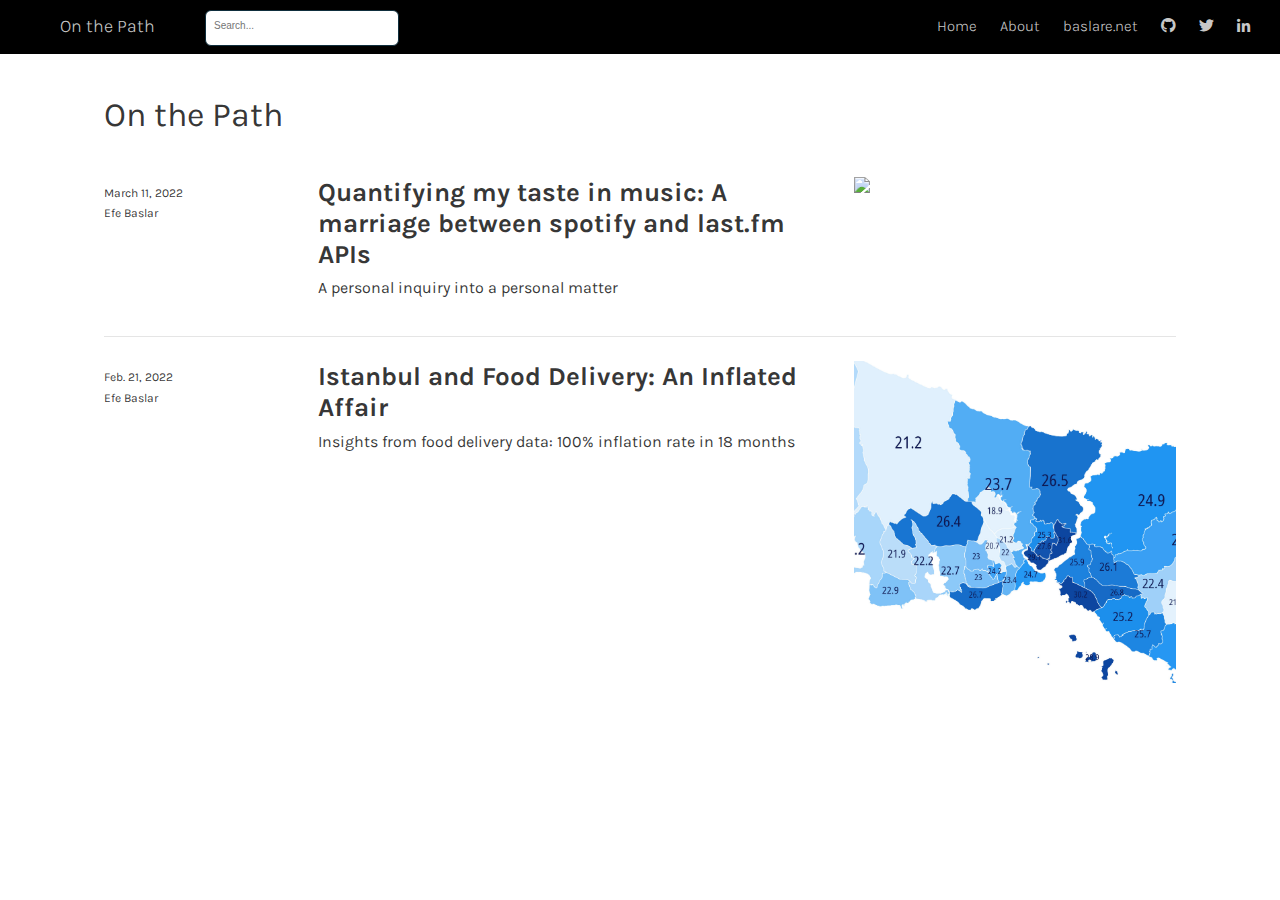
==== commit f0da8d65: "more new post fixes" ====
--- a/docs/index.html
+++ b/docs/index.html
@@ -1,2331 +1,2327 @@
-<!DOCTYPE html>
-
-<html xmlns="http://www.w3.org/1999/xhtml" lang="" xml:lang="">
-
-<head>
-  <meta charset="utf-8"/>
-  <meta name="viewport" content="width=device-width, initial-scale=1"/>
-  <meta http-equiv="X-UA-Compatible" content="IE=Edge,chrome=1"/>
-  <meta name="generator" content="distill" />
-  <link rel="alternate" type="application/rss+xml" href="https://blog.baslare.net/index.xml" />
-
-  <style type="text/css">
-  /* Hide doc at startup (prevent jankiness while JS renders/transforms) */
-  body {
-    visibility: hidden;
-  }
-  </style>
-
- <!--radix_placeholder_import_source-->
- <!--/radix_placeholder_import_source-->
-
-<style type="text/css">code{white-space: pre;}</style>
-<style type="text/css" data-origin="pandoc">
-pre > code.sourceCode { white-space: pre; position: relative; }
-pre > code.sourceCode > span { display: inline-block; line-height: 1.25; }
-pre > code.sourceCode > span:empty { height: 1.2em; }
-.sourceCode { overflow: visible; }
-code.sourceCode > span { color: inherit; text-decoration: inherit; }
-div.sourceCode { margin: 1em 0; }
-pre.sourceCode { margin: 0; }
-@media screen {
-div.sourceCode { overflow: auto; }
-}
-@media print {
-pre > code.sourceCode { white-space: pre-wrap; }
-pre > code.sourceCode > span { text-indent: -5em; padding-left: 5em; }
-}
-pre.numberSource code
-  { counter-reset: source-line 0; }
-pre.numberSource code > span
-  { position: relative; left: -4em; counter-increment: source-line; }
-pre.numberSource code > span > a:first-child::before
-  { content: counter(source-line);
-    position: relative; left: -1em; text-align: right; vertical-align: baseline;
-    border: none; display: inline-block;
-    -webkit-touch-callout: none; -webkit-user-select: none;
-    -khtml-user-select: none; -moz-user-select: none;
-    -ms-user-select: none; user-select: none;
-    padding: 0 4px; width: 4em;
-    color: #aaaaaa;
-  }
-pre.numberSource { margin-left: 3em; border-left: 1px solid #aaaaaa;  padding-left: 4px; }
-div.sourceCode
-  {   }
-@media screen {
-pre > code.sourceCode > span > a:first-child::before { text-decoration: underline; }
-}
-code span.al { color: #ad0000; } /* Alert */
-code span.an { color: #5e5e5e; } /* Annotation */
-code span.at { } /* Attribute */
-code span.bn { color: #ad0000; } /* BaseN */
-code span.bu { } /* BuiltIn */
-code span.cf { color: #007ba5; } /* ControlFlow */
-code span.ch { color: #20794d; } /* Char */
-code span.cn { color: #8f5902; } /* Constant */
-code span.co { color: #5e5e5e; } /* Comment */
-code span.cv { color: #5e5e5e; font-style: italic; } /* CommentVar */
-code span.do { color: #5e5e5e; font-style: italic; } /* Documentation */
-code span.dt { color: #ad0000; } /* DataType */
-code span.dv { color: #ad0000; } /* DecVal */
-code span.er { color: #ad0000; } /* Error */
-code span.ex { } /* Extension */
-code span.fl { color: #ad0000; } /* Float */
-code span.fu { color: #4758ab; } /* Function */
-code span.im { } /* Import */
-code span.in { color: #5e5e5e; } /* Information */
-code span.kw { color: #007ba5; } /* Keyword */
-code span.op { color: #5e5e5e; } /* Operator */
-code span.ot { color: #007ba5; } /* Other */
-code span.pp { color: #ad0000; } /* Preprocessor */
-code span.sc { color: #5e5e5e; } /* SpecialChar */
-code span.ss { color: #20794d; } /* SpecialString */
-code span.st { color: #20794d; } /* String */
-code span.va { color: #111111; } /* Variable */
-code span.vs { color: #20794d; } /* VerbatimString */
-code span.wa { color: #5e5e5e; font-style: italic; } /* Warning */
-</style>
-
-
-  <!--radix_placeholder_meta_tags-->
-  <title>On the Path</title>
-
-
-  <link rel="icon" type="image/vnd.microsoft.icon" href="favicon.ico"/>
-
-
-  <!--  https://developers.facebook.com/docs/sharing/webmasters#markup -->
-  <meta property="og:title" content="On the Path"/>
-  <meta property="og:type" content="article"/>
-  <meta property="og:locale" content="en_US"/>
-  <meta property="og:site_name" content="On the Path"/>
-
-  <!--  https://dev.twitter.com/cards/types/summary -->
-  <meta property="twitter:card" content="summary"/>
-  <meta property="twitter:title" content="On the Path"/>
-  <meta property="twitter:site" content="@baslare"/>
-  <meta property="twitter:creator" content="@baslare"/>
-
-  <!--/radix_placeholder_meta_tags-->
-  <!--radix_placeholder_rmarkdown_metadata-->
-
-  <script type="text/json" id="radix-rmarkdown-metadata">
-  {"type":"list","attributes":{"names":{"type":"character","attributes":{},"value":["title","site","listing"]}},"value":[{"type":"character","attributes":{},"value":["On the Path"]},{"type":"character","attributes":{},"value":["distill::distill_website"]},{"type":"character","attributes":{},"value":["posts"]}]}
-  </script>
-  <!--/radix_placeholder_rmarkdown_metadata-->
-  <!--radix_placeholder_navigation_in_header-->
-  <meta name="distill:offset" content=""/>
-
-  <script type="application/javascript">
-
-    window.headroom_prevent_pin = false;
-
-    window.document.addEventListener("DOMContentLoaded", function (event) {
-
-      // initialize headroom for banner
-      var header = $('header').get(0);
-      var headerHeight = header.offsetHeight;
-      var headroom = new Headroom(header, {
-        tolerance: 5,
-        onPin : function() {
-          if (window.headroom_prevent_pin) {
-            window.headroom_prevent_pin = false;
-            headroom.unpin();
-          }
-        }
-      });
-      headroom.init();
-      if(window.location.hash)
-        headroom.unpin();
-      $(header).addClass('headroom--transition');
-
-      // offset scroll location for banner on hash change
-      // (see: https://github.com/WickyNilliams/headroom.js/issues/38)
-      window.addEventListener("hashchange", function(event) {
-        window.scrollTo(0, window.pageYOffset - (headerHeight + 25));
-      });
-
-      // responsive menu
-      $('.distill-site-header').each(function(i, val) {
-        var topnav = $(this);
-        var toggle = topnav.find('.nav-toggle');
-        toggle.on('click', function() {
-          topnav.toggleClass('responsive');
-        });
-      });
-
-      // nav dropdowns
-      $('.nav-dropbtn').click(function(e) {
-        $(this).next('.nav-dropdown-content').toggleClass('nav-dropdown-active');
-        $(this).parent().siblings('.nav-dropdown')
-           .children('.nav-dropdown-content').removeClass('nav-dropdown-active');
-      });
-      $("body").click(function(e){
-        $('.nav-dropdown-content').removeClass('nav-dropdown-active');
-      });
-      $(".nav-dropdown").click(function(e){
-        e.stopPropagation();
-      });
-    });
-  </script>
-
-  <style type="text/css">
-
-  /* Theme (user-documented overrideables for nav appearance) */
-
-  .distill-site-nav {
-    color: rgba(255, 255, 255, 0.8);
-    background-color: #0F2E3D;
-    font-size: 15px;
-    font-weight: 300;
-  }
-
-  .distill-site-nav a {
-    color: inherit;
-    text-decoration: none;
-  }
-
-  .distill-site-nav a:hover {
-    color: white;
-  }
-
-  @media print {
-    .distill-site-nav {
-      display: none;
-    }
-  }
-
-  .distill-site-header {
-
-  }
-
-  .distill-site-footer {
-
-  }
-
-
-  /* Site Header */
-
-  .distill-site-header {
-    width: 100%;
-    box-sizing: border-box;
-    z-index: 3;
-  }
-
-  .distill-site-header .nav-left {
-    display: inline-block;
-    margin-left: 8px;
-  }
-
-  @media screen and (max-width: 768px) {
-    .distill-site-header .nav-left {
-      margin-left: 0;
-    }
-  }
-
-
-  .distill-site-header .nav-right {
-    float: right;
-    margin-right: 8px;
-  }
-
-  .distill-site-header a,
-  .distill-site-header .title {
-    display: inline-block;
-    text-align: center;
-    padding: 14px 10px 14px 10px;
-  }
-
-  .distill-site-header .title {
-    font-size: 18px;
-    min-width: 150px;
-  }
-
-  .distill-site-header .logo {
-    padding: 0;
-  }
-
-  .distill-site-header .logo img {
-    display: none;
-    max-height: 20px;
-    width: auto;
-    margin-bottom: -4px;
-  }
-
-  .distill-site-header .nav-image img {
-    max-height: 18px;
-    width: auto;
-    display: inline-block;
-    margin-bottom: -3px;
-  }
-
-
-
-  @media screen and (min-width: 1000px) {
-    .distill-site-header .logo img {
-      display: inline-block;
-    }
-    .distill-site-header .nav-left {
-      margin-left: 20px;
-    }
-    .distill-site-header .nav-right {
-      margin-right: 20px;
-    }
-    .distill-site-header .title {
-      padding-left: 12px;
-    }
-  }
-
-
-  .distill-site-header .nav-toggle {
-    display: none;
-  }
-
-  .nav-dropdown {
-    display: inline-block;
-    position: relative;
-  }
-
-  .nav-dropdown .nav-dropbtn {
-    border: none;
-    outline: none;
-    color: rgba(255, 255, 255, 0.8);
-    padding: 16px 10px;
-    background-color: transparent;
-    font-family: inherit;
-    font-size: inherit;
-    font-weight: inherit;
-    margin: 0;
-    margin-top: 1px;
-    z-index: 2;
-  }
-
-  .nav-dropdown-content {
-    display: none;
-    position: absolute;
-    background-color: white;
-    min-width: 200px;
-    border: 1px solid rgba(0,0,0,0.15);
-    border-radius: 4px;
-    box-shadow: 0px 8px 16px 0px rgba(0,0,0,0.1);
-    z-index: 1;
-    margin-top: 2px;
-    white-space: nowrap;
-    padding-top: 4px;
-    padding-bottom: 4px;
-  }
-
-  .nav-dropdown-content hr {
-    margin-top: 4px;
-    margin-bottom: 4px;
-    border: none;
-    border-bottom: 1px solid rgba(0, 0, 0, 0.1);
-  }
-
-  .nav-dropdown-active {
-    display: block;
-  }
-
-  .nav-dropdown-content a, .nav-dropdown-content .nav-dropdown-header {
-    color: black;
-    padding: 6px 24px;
-    text-decoration: none;
-    display: block;
-    text-align: left;
-  }
-
-  .nav-dropdown-content .nav-dropdown-header {
-    display: block;
-    padding: 5px 24px;
-    padding-bottom: 0;
-    text-transform: uppercase;
-    font-size: 14px;
-    color: #999999;
-    white-space: nowrap;
-  }
-
-  .nav-dropdown:hover .nav-dropbtn {
-    color: white;
-  }
-
-  .nav-dropdown-content a:hover {
-    background-color: #ddd;
-    color: black;
-  }
-
-  .nav-right .nav-dropdown-content {
-    margin-left: -45%;
-    right: 0;
-  }
-
-  @media screen and (max-width: 768px) {
-    .distill-site-header a, .distill-site-header .nav-dropdown  {display: none;}
-    .distill-site-header a.nav-toggle {
-      float: right;
-      display: block;
-    }
-    .distill-site-header .title {
-      margin-left: 0;
-    }
-    .distill-site-header .nav-right {
-      margin-right: 0;
-    }
-    .distill-site-header {
-      overflow: hidden;
-    }
-    .nav-right .nav-dropdown-content {
-      margin-left: 0;
-    }
-  }
-
-
-  @media screen and (max-width: 768px) {
-    .distill-site-header.responsive {position: relative; min-height: 500px; }
-    .distill-site-header.responsive a.nav-toggle {
-      position: absolute;
-      right: 0;
-      top: 0;
-    }
-    .distill-site-header.responsive a,
-    .distill-site-header.responsive .nav-dropdown {
-      display: block;
-      text-align: left;
-    }
-    .distill-site-header.responsive .nav-left,
-    .distill-site-header.responsive .nav-right {
-      width: 100%;
-    }
-    .distill-site-header.responsive .nav-dropdown {float: none;}
-    .distill-site-header.responsive .nav-dropdown-content {position: relative;}
-    .distill-site-header.responsive .nav-dropdown .nav-dropbtn {
-      display: block;
-      width: 100%;
-      text-align: left;
-    }
-  }
-
-  /* Site Footer */
-
-  .distill-site-footer {
-    width: 100%;
-    overflow: hidden;
-    box-sizing: border-box;
-    z-index: 3;
-    margin-top: 30px;
-    padding-top: 30px;
-    padding-bottom: 30px;
-    text-align: center;
-  }
-
-  /* Headroom */
-
-  d-title {
-    padding-top: 6rem;
-  }
-
-  @media print {
-    d-title {
-      padding-top: 4rem;
-    }
-  }
-
-  .headroom {
-    z-index: 1000;
-    position: fixed;
-    top: 0;
-    left: 0;
-    right: 0;
-  }
-
-  .headroom--transition {
-    transition: all .4s ease-in-out;
-  }
-
-  .headroom--unpinned {
-    top: -100px;
-  }
-
-  .headroom--pinned {
-    top: 0;
-  }
-
-  /* adjust viewport for navbar height */
-  /* helps vertically center bootstrap (non-distill) content */
-  .min-vh-100 {
-    min-height: calc(100vh - 100px) !important;
-  }
-
-  </style>
-
-  <script src="site_libs/jquery-3.6.0/jquery-3.6.0.min.js"></script>
-  <link href="site_libs/font-awesome-5.1.0/css/all.css" rel="stylesheet"/>
-  <link href="site_libs/font-awesome-5.1.0/css/v4-shims.css" rel="stylesheet"/>
-  <script src="site_libs/headroom-0.9.4/headroom.min.js"></script>
-  <script src="site_libs/autocomplete-0.37.1/autocomplete.min.js"></script>
-  <script src="site_libs/fuse-6.4.1/fuse.min.js"></script>
-
-  <script type="application/javascript">
-
-  function getMeta(metaName) {
-    var metas = document.getElementsByTagName('meta');
-    for (let i = 0; i < metas.length; i++) {
-      if (metas[i].getAttribute('name') === metaName) {
-        return metas[i].getAttribute('content');
-      }
-    }
-    return '';
-  }
-
-  function offsetURL(url) {
-    var offset = getMeta('distill:offset');
-    return offset ? offset + '/' + url : url;
-  }
-
-  function createFuseIndex() {
-
-    // create fuse index
-    var options = {
-      keys: [
-        { name: 'title', weight: 20 },
-        { name: 'categories', weight: 15 },
-        { name: 'description', weight: 10 },
-        { name: 'contents', weight: 5 },
-      ],
-      ignoreLocation: true,
-      threshold: 0
-    };
-    var fuse = new window.Fuse([], options);
-
-    // fetch the main search.json
-    return fetch(offsetURL('search.json'))
-      .then(function(response) {
-        if (response.status == 200) {
-          return response.json().then(function(json) {
-            // index main articles
-            json.articles.forEach(function(article) {
-              fuse.add(article);
-            });
-            // download collections and index their articles
-            return Promise.all(json.collections.map(function(collection) {
-              return fetch(offsetURL(collection)).then(function(response) {
-                if (response.status === 200) {
-                  return response.json().then(function(articles) {
-                    articles.forEach(function(article) {
-                      fuse.add(article);
-                    });
-                  })
-                } else {
-                  return Promise.reject(
-                    new Error('Unexpected status from search index request: ' +
-                              response.status)
-                  );
-                }
-              });
-            })).then(function() {
-              return fuse;
-            });
-          });
-
-        } else {
-          return Promise.reject(
-            new Error('Unexpected status from search index request: ' +
-                        response.status)
-          );
-        }
-      });
-  }
-
-  window.document.addEventListener("DOMContentLoaded", function (event) {
-
-    // get search element (bail if we don't have one)
-    var searchEl = window.document.getElementById('distill-search');
-    if (!searchEl)
-      return;
-
-    createFuseIndex()
-      .then(function(fuse) {
-
-        // make search box visible
-        searchEl.classList.remove('hidden');
-
-        // initialize autocomplete
-        var options = {
-          autoselect: true,
-          hint: false,
-          minLength: 2,
-        };
-        window.autocomplete(searchEl, options, [{
-          source: function(query, callback) {
-            const searchOptions = {
-              isCaseSensitive: false,
-              shouldSort: true,
-              minMatchCharLength: 2,
-              limit: 10,
-            };
-            var results = fuse.search(query, searchOptions);
-            callback(results
-              .map(function(result) { return result.item; })
-            );
-          },
-          templates: {
-            suggestion: function(suggestion) {
-              var img = suggestion.preview && Object.keys(suggestion.preview).length > 0
-                ? `<img src="${offsetURL(suggestion.preview)}"</img>`
-                : '';
-              var html = `
-                <div class="search-item">
-                  <h3>${suggestion.title}</h3>
-                  <div class="search-item-description">
-                    ${suggestion.description || ''}
-                  </div>
-                  <div class="search-item-preview">
-                    ${img}
-                  </div>
-                </div>
-              `;
-              return html;
-            }
-          }
-        }]).on('autocomplete:selected', function(event, suggestion) {
-          window.location.href = offsetURL(suggestion.path);
-        });
-        // remove inline display style on autocompleter (we want to
-        // manage responsive display via css)
-        $('.algolia-autocomplete').css("display", "");
-      })
-      .catch(function(error) {
-        console.log(error);
-      });
-
-  });
-
-  </script>
-
-  <style type="text/css">
-
-  .nav-search {
-    font-size: x-small;
-  }
-
-  /* Algolioa Autocomplete */
-
-  .algolia-autocomplete {
-    display: inline-block;
-    margin-left: 10px;
-    vertical-align: sub;
-    background-color: white;
-    color: black;
-    padding: 6px;
-    padding-top: 8px;
-    padding-bottom: 0;
-    border-radius: 6px;
-    border: 1px #0F2E3D solid;
-    width: 180px;
-  }
-
-
-  @media screen and (max-width: 768px) {
-    .distill-site-nav .algolia-autocomplete {
-      display: none;
-      visibility: hidden;
-    }
-    .distill-site-nav.responsive .algolia-autocomplete {
-      display: inline-block;
-      visibility: visible;
-    }
-    .distill-site-nav.responsive .algolia-autocomplete .aa-dropdown-menu {
-      margin-left: 0;
-      width: 400px;
-      max-height: 400px;
-    }
-  }
-
-  .algolia-autocomplete .aa-input, .algolia-autocomplete .aa-hint {
-    width: 90%;
-    outline: none;
-    border: none;
-  }
-
-  .algolia-autocomplete .aa-hint {
-    color: #999;
-  }
-  .algolia-autocomplete .aa-dropdown-menu {
-    width: 550px;
-    max-height: 70vh;
-    overflow-x: visible;
-    overflow-y: scroll;
-    padding: 5px;
-    margin-top: 3px;
-    margin-left: -150px;
-    background-color: #fff;
-    border-radius: 5px;
-    border: 1px solid #999;
-    border-top: none;
-  }
-
-  .algolia-autocomplete .aa-dropdown-menu .aa-suggestion {
-    cursor: pointer;
-    padding: 5px 4px;
-    border-bottom: 1px solid #eee;
-  }
-
-  .algolia-autocomplete .aa-dropdown-menu .aa-suggestion:last-of-type {
-    border-bottom: none;
-    margin-bottom: 2px;
-  }
-
-  .algolia-autocomplete .aa-dropdown-menu .aa-suggestion .search-item {
-    overflow: hidden;
-    font-size: 0.8em;
-    line-height: 1.4em;
-  }
-
-  .algolia-autocomplete .aa-dropdown-menu .aa-suggestion .search-item h3 {
-    font-size: 1rem;
-    margin-block-start: 0;
-    margin-block-end: 5px;
-  }
-
-  .algolia-autocomplete .aa-dropdown-menu .aa-suggestion .search-item-description {
-    display: inline-block;
-    overflow: hidden;
-    height: 2.8em;
-    width: 80%;
-    margin-right: 4%;
-  }
-
-  .algolia-autocomplete .aa-dropdown-menu .aa-suggestion .search-item-preview {
-    display: inline-block;
-    width: 15%;
-  }
-
-  .algolia-autocomplete .aa-dropdown-menu .aa-suggestion .search-item-preview img {
-    height: 3em;
-    width: auto;
-    display: none;
-  }
-
-  .algolia-autocomplete .aa-dropdown-menu .aa-suggestion .search-item-preview img[src] {
-    display: initial;
-  }
-
-  .algolia-autocomplete .aa-dropdown-menu .aa-suggestion.aa-cursor {
-    background-color: #eee;
-  }
-  .algolia-autocomplete .aa-dropdown-menu .aa-suggestion em {
-    font-weight: bold;
-    font-style: normal;
-  }
-
-  </style>
-
-
-  <!--/radix_placeholder_navigation_in_header-->
-  <!--radix_placeholder_distill-->
-
-  <style type="text/css">
-
-  body {
-    background-color: white;
-  }
-
-  .pandoc-table {
-    width: 100%;
-  }
-
-  .pandoc-table>caption {
-    margin-bottom: 10px;
-  }
-
-  .pandoc-table th:not([align]) {
-    text-align: left;
-  }
-
-  .pagedtable-footer {
-    font-size: 15px;
-  }
-
-  d-byline .byline {
-    grid-template-columns: 2fr 2fr;
-  }
-
-  d-byline .byline h3 {
-    margin-block-start: 1.5em;
-  }
-
-  d-byline .byline .authors-affiliations h3 {
-    margin-block-start: 0.5em;
-  }
-
-  .authors-affiliations .orcid-id {
-    width: 16px;
-    height:16px;
-    margin-left: 4px;
-    margin-right: 4px;
-    vertical-align: middle;
-    padding-bottom: 2px;
-  }
-
-  d-title .dt-tags {
-    margin-top: 1em;
-    grid-column: text;
-  }
-
-  .dt-tags .dt-tag {
-    text-decoration: none;
-    display: inline-block;
-    color: rgba(0,0,0,0.6);
-    padding: 0em 0.4em;
-    margin-right: 0.5em;
-    margin-bottom: 0.4em;
-    font-size: 70%;
-    border: 1px solid rgba(0,0,0,0.2);
-    border-radius: 3px;
-    text-transform: uppercase;
-    font-weight: 500;
-  }
-
-  d-article table.gt_table td,
-  d-article table.gt_table th {
-    border-bottom: none;
-  }
-
-  .html-widget {
-    margin-bottom: 2.0em;
-  }
-
-  .l-screen-inset {
-    padding-right: 16px;
-  }
-
-  .l-screen .caption {
-    margin-left: 10px;
-  }
-
-  .shaded {
-    background: rgb(247, 247, 247);
-    padding-top: 20px;
-    padding-bottom: 20px;
-    border-top: 1px solid rgba(0, 0, 0, 0.1);
-    border-bottom: 1px solid rgba(0, 0, 0, 0.1);
-  }
-
-  .shaded .html-widget {
-    margin-bottom: 0;
-    border: 1px solid rgba(0, 0, 0, 0.1);
-  }
-
-  .shaded .shaded-content {
-    background: white;
-  }
-
-  .text-output {
-    margin-top: 0;
-    line-height: 1.5em;
-  }
-
-  .hidden {
-    display: none !important;
-  }
-
-  d-article {
-    padding-top: 2.5rem;
-    padding-bottom: 30px;
-  }
-
-  d-appendix {
-    padding-top: 30px;
-  }
-
-  d-article>p>img {
-    width: 100%;
-  }
-
-  d-article h2 {
-    margin: 1rem 0 1.5rem 0;
-  }
-
-  d-article h3 {
-    margin-top: 1.5rem;
-  }
-
-  d-article iframe {
-    border: 1px solid rgba(0, 0, 0, 0.1);
-    margin-bottom: 2.0em;
-    width: 100%;
-  }
-
-  /* Tweak code blocks */
-
-  d-article div.sourceCode code,
-  d-article pre code {
-    font-family: Consolas, Monaco, 'Andale Mono', 'Ubuntu Mono', monospace;
-  }
-
-  d-article pre,
-  d-article div.sourceCode,
-  d-article div.sourceCode pre {
-    overflow: auto;
-  }
-
-  d-article div.sourceCode {
-    background-color: white;
-  }
-
-  d-article div.sourceCode pre {
-    padding-left: 10px;
-    font-size: 12px;
-    border-left: 2px solid rgba(0,0,0,0.1);
-  }
-
-  d-article pre {
-    font-size: 12px;
-    color: black;
-    background: none;
-    margin-top: 0;
-    text-align: left;
-    white-space: pre;
-    word-spacing: normal;
-    word-break: normal;
-    word-wrap: normal;
-    line-height: 1.5;
-
-    -moz-tab-size: 4;
-    -o-tab-size: 4;
-    tab-size: 4;
-
-    -webkit-hyphens: none;
-    -moz-hyphens: none;
-    -ms-hyphens: none;
-    hyphens: none;
-  }
-
-  d-article pre a {
-    border-bottom: none;
-  }
-
-  d-article pre a:hover {
-    border-bottom: none;
-    text-decoration: underline;
-  }
-
-  d-article details {
-    grid-column: text;
-    margin-bottom: 0.8em;
-  }
-
-  @media(min-width: 768px) {
-
-  d-article pre,
-  d-article div.sourceCode,
-  d-article div.sourceCode pre {
-    overflow: visible !important;
-  }
-
-  d-article div.sourceCode pre {
-    padding-left: 18px;
-    font-size: 14px;
-  }
-
-  d-article pre {
-    font-size: 14px;
-  }
-
-  }
-
-  figure img.external {
-    background: white;
-    border: 1px solid rgba(0, 0, 0, 0.1);
-    box-shadow: 0 1px 8px rgba(0, 0, 0, 0.1);
-    padding: 18px;
-    box-sizing: border-box;
-  }
-
-  /* CSS for d-contents */
-
-  .d-contents {
-    grid-column: text;
-    color: rgba(0,0,0,0.8);
-    font-size: 0.9em;
-    padding-bottom: 1em;
-    margin-bottom: 1em;
-    padding-bottom: 0.5em;
-    margin-bottom: 1em;
-    padding-left: 0.25em;
-    justify-self: start;
-  }
-
-  @media(min-width: 1000px) {
-    .d-contents.d-contents-float {
-      height: 0;
-      grid-column-start: 1;
-      grid-column-end: 4;
-      justify-self: center;
-      padding-right: 3em;
-      padding-left: 2em;
-    }
-  }
-
-  .d-contents nav h3 {
-    font-size: 18px;
-    margin-top: 0;
-    margin-bottom: 1em;
-  }
-
-  .d-contents li {
-    list-style-type: none
-  }
-
-  .d-contents nav > ul {
-    padding-left: 0;
-  }
-
-  .d-contents ul {
-    padding-left: 1em
-  }
-
-  .d-contents nav ul li {
-    margin-top: 0.6em;
-    margin-bottom: 0.2em;
-  }
-
-  .d-contents nav a {
-    font-size: 13px;
-    border-bottom: none;
-    text-decoration: none
-    color: rgba(0, 0, 0, 0.8);
-  }
-
-  .d-contents nav a:hover {
-    text-decoration: underline solid rgba(0, 0, 0, 0.6)
-  }
-
-  .d-contents nav > ul > li > a {
-    font-weight: 600;
-  }
-
-  .d-contents nav > ul > li > ul {
-    font-weight: inherit;
-  }
-
-  .d-contents nav > ul > li > ul > li {
-    margin-top: 0.2em;
-  }
-
-
-  .d-contents nav ul {
-    margin-top: 0;
-    margin-bottom: 0.25em;
-  }
-
-  .d-article-with-toc h2:nth-child(2) {
-    margin-top: 0;
-  }
-
-
-  /* Figure */
-
-  .figure {
-    position: relative;
-    margin-bottom: 2.5em;
-    margin-top: 1.5em;
-  }
-
-  .figure img {
-    width: 100%;
-  }
-
-  .figure .caption {
-    color: rgba(0, 0, 0, 0.6);
-    font-size: 12px;
-    line-height: 1.5em;
-  }
-
-  .figure img.external {
-    background: white;
-    border: 1px solid rgba(0, 0, 0, 0.1);
-    box-shadow: 0 1px 8px rgba(0, 0, 0, 0.1);
-    padding: 18px;
-    box-sizing: border-box;
-  }
-
-  .figure .caption a {
-    color: rgba(0, 0, 0, 0.6);
-  }
-
-  .figure .caption b,
-  .figure .caption strong, {
-    font-weight: 600;
-    color: rgba(0, 0, 0, 1.0);
-  }
-
-  /* Citations */
-
-  d-article .citation {
-    color: inherit;
-    cursor: inherit;
-  }
-
-  div.hanging-indent{
-    margin-left: 1em; text-indent: -1em;
-  }
-
-  /* Citation hover box */
-
-  .tippy-box[data-theme~=light-border] {
-    background-color: rgba(250, 250, 250, 0.95);
-  }
-
-  .tippy-content > p {
-    margin-bottom: 0;
-    padding: 2px;
-  }
-
-
-  /* Tweak 1000px media break to show more text */
-
-  @media(min-width: 1000px) {
-    .base-grid,
-    distill-header,
-    d-title,
-    d-abstract,
-    d-article,
-    d-appendix,
-    distill-appendix,
-    d-byline,
-    d-footnote-list,
-    d-citation-list,
-    distill-footer {
-      grid-template-columns: [screen-start] 1fr [page-start kicker-start] 80px [middle-start] 50px [text-start kicker-end] 65px 65px 65px 65px 65px 65px 65px 65px [text-end gutter-start] 65px [middle-end] 65px [page-end gutter-end] 1fr [screen-end];
-      grid-column-gap: 16px;
-    }
-
-    .grid {
-      grid-column-gap: 16px;
-    }
-
-    d-article {
-      font-size: 1.06rem;
-      line-height: 1.7em;
-    }
-    figure .caption, .figure .caption, figure figcaption {
-      font-size: 13px;
-    }
-  }
-
-  @media(min-width: 1180px) {
-    .base-grid,
-    distill-header,
-    d-title,
-    d-abstract,
-    d-article,
-    d-appendix,
-    distill-appendix,
-    d-byline,
-    d-footnote-list,
-    d-citation-list,
-    distill-footer {
-      grid-template-columns: [screen-start] 1fr [page-start kicker-start] 60px [middle-start] 60px [text-start kicker-end] 60px 60px 60px 60px 60px 60px 60px 60px [text-end gutter-start] 60px [middle-end] 60px [page-end gutter-end] 1fr [screen-end];
-      grid-column-gap: 32px;
-    }
-
-    .grid {
-      grid-column-gap: 32px;
-    }
-  }
-
-
-  /* Get the citation styles for the appendix (not auto-injected on render since
-     we do our own rendering of the citation appendix) */
-
-  d-appendix .citation-appendix,
-  .d-appendix .citation-appendix {
-    font-size: 11px;
-    line-height: 15px;
-    border-left: 1px solid rgba(0, 0, 0, 0.1);
-    padding-left: 18px;
-    border: 1px solid rgba(0,0,0,0.1);
-    background: rgba(0, 0, 0, 0.02);
-    padding: 10px 18px;
-    border-radius: 3px;
-    color: rgba(150, 150, 150, 1);
-    overflow: hidden;
-    margin-top: -12px;
-    white-space: pre-wrap;
-    word-wrap: break-word;
-  }
-
-  /* Include appendix styles here so they can be overridden */
-
-  d-appendix {
-    contain: layout style;
-    font-size: 0.8em;
-    line-height: 1.7em;
-    margin-top: 60px;
-    margin-bottom: 0;
-    border-top: 1px solid rgba(0, 0, 0, 0.1);
-    color: rgba(0,0,0,0.5);
-    padding-top: 60px;
-    padding-bottom: 48px;
-  }
-
-  d-appendix h3 {
-    grid-column: page-start / text-start;
-    font-size: 15px;
-    font-weight: 500;
-    margin-top: 1em;
-    margin-bottom: 0;
-    color: rgba(0,0,0,0.65);
-  }
-
-  d-appendix h3 + * {
-    margin-top: 1em;
-  }
-
-  d-appendix ol {
-    padding: 0 0 0 15px;
-  }
-
-  @media (min-width: 768px) {
-    d-appendix ol {
-      padding: 0 0 0 30px;
-      margin-left: -30px;
-    }
-  }
-
-  d-appendix li {
-    margin-bottom: 1em;
-  }
-
-  d-appendix a {
-    color: rgba(0, 0, 0, 0.6);
-  }
-
-  d-appendix > * {
-    grid-column: text;
-  }
-
-  d-appendix > d-footnote-list,
-  d-appendix > d-citation-list,
-  d-appendix > distill-appendix {
-    grid-column: screen;
-  }
-
-  /* Include footnote styles here so they can be overridden */
-
-  d-footnote-list {
-    contain: layout style;
-  }
-
-  d-footnote-list > * {
-    grid-column: text;
-  }
-
-  d-footnote-list a.footnote-backlink {
-    color: rgba(0,0,0,0.3);
-    padding-left: 0.5em;
-  }
-
-
-
-  /* Anchor.js */
-
-  .anchorjs-link {
-    /*transition: all .25s linear; */
-    text-decoration: none;
-    border-bottom: none;
-  }
-  *:hover > .anchorjs-link {
-    margin-left: -1.125em !important;
-    text-decoration: none;
-    border-bottom: none;
-  }
-
-  /* Social footer */
-
-  .social_footer {
-    margin-top: 30px;
-    margin-bottom: 0;
-    color: rgba(0,0,0,0.67);
-  }
-
-  .disqus-comments {
-    margin-right: 30px;
-  }
-
-  .disqus-comment-count {
-    border-bottom: 1px solid rgba(0, 0, 0, 0.4);
-    cursor: pointer;
-  }
-
-  #disqus_thread {
-    margin-top: 30px;
-  }
-
-  .article-sharing a {
-    border-bottom: none;
-    margin-right: 8px;
-  }
-
-  .article-sharing a:hover {
-    border-bottom: none;
-  }
-
-  .sidebar-section.subscribe {
-    font-size: 12px;
-    line-height: 1.6em;
-  }
-
-  .subscribe p {
-    margin-bottom: 0.5em;
-  }
-
-
-  .article-footer .subscribe {
-    font-size: 15px;
-    margin-top: 45px;
-  }
-
-
-  .sidebar-section.custom {
-    font-size: 12px;
-    line-height: 1.6em;
-  }
-
-  .custom p {
-    margin-bottom: 0.5em;
-  }
-
-  /* Styles for listing layout (hide title) */
-  .layout-listing d-title, .layout-listing .d-title {
-    display: none;
-  }
-
-  /* Styles for posts lists (not auto-injected) */
-
-
-  .posts-with-sidebar {
-    padding-left: 45px;
-    padding-right: 45px;
-  }
-
-  .posts-list .description h2,
-  .posts-list .description p {
-    font-family: -apple-system, BlinkMacSystemFont, "Segoe UI", Roboto, Oxygen, Ubuntu, Cantarell, "Fira Sans", "Droid Sans", "Helvetica Neue", Arial, sans-serif;
-  }
-
-  .posts-list .description h2 {
-    font-weight: 700;
-    border-bottom: none;
-    padding-bottom: 0;
-  }
-
-  .posts-list h2.post-tag {
-    border-bottom: 1px solid rgba(0, 0, 0, 0.2);
-    padding-bottom: 12px;
-  }
-  .posts-list {
-    margin-top: 60px;
-    margin-bottom: 24px;
-  }
-
-  .posts-list .post-preview {
-    text-decoration: none;
-    overflow: hidden;
-    display: block;
-    border-bottom: 1px solid rgba(0, 0, 0, 0.1);
-    padding: 24px 0;
-  }
-
-  .post-preview-last {
-    border-bottom: none !important;
-  }
-
-  .posts-list .posts-list-caption {
-    grid-column: screen;
-    font-weight: 400;
-  }
-
-  .posts-list .post-preview h2 {
-    margin: 0 0 6px 0;
-    line-height: 1.2em;
-    font-style: normal;
-    font-size: 24px;
-  }
-
-  .posts-list .post-preview p {
-    margin: 0 0 12px 0;
-    line-height: 1.4em;
-    font-size: 16px;
-  }
-
-  .posts-list .post-preview .thumbnail {
-    box-sizing: border-box;
-    margin-bottom: 24px;
-    position: relative;
-    max-width: 500px;
-  }
-  .posts-list .post-preview img {
-    width: 100%;
-    display: block;
-  }
-
-  .posts-list .metadata {
-    font-size: 12px;
-    line-height: 1.4em;
-    margin-bottom: 18px;
-  }
-
-  .posts-list .metadata > * {
-    display: inline-block;
-  }
-
-  .posts-list .metadata .publishedDate {
-    margin-right: 2em;
-  }
-
-  .posts-list .metadata .dt-authors {
-    display: block;
-    margin-top: 0.3em;
-    margin-right: 2em;
-  }
-
-  .posts-list .dt-tags {
-    display: block;
-    line-height: 1em;
-  }
-
-  .posts-list .dt-tags .dt-tag {
-    display: inline-block;
-    color: rgba(0,0,0,0.6);
-    padding: 0.3em 0.4em;
-    margin-right: 0.2em;
-    margin-bottom: 0.4em;
-    font-size: 60%;
-    border: 1px solid rgba(0,0,0,0.2);
-    border-radius: 3px;
-    text-transform: uppercase;
-    font-weight: 500;
-  }
-
-  .posts-list img {
-    opacity: 1;
-  }
-
-  .posts-list img[data-src] {
-    opacity: 0;
-  }
-
-  .posts-more {
-    clear: both;
-  }
-
-
-  .posts-sidebar {
-    font-size: 16px;
-  }
-
-  .posts-sidebar h3 {
-    font-size: 16px;
-    margin-top: 0;
-    margin-bottom: 0.5em;
-    font-weight: 400;
-    text-transform: uppercase;
-  }
-
-  .sidebar-section {
-    margin-bottom: 30px;
-  }
-
-  .categories ul {
-    list-style-type: none;
-    margin: 0;
-    padding: 0;
-  }
-
-  .categories li {
-    color: rgba(0, 0, 0, 0.8);
-    margin-bottom: 0;
-  }
-
-  .categories li>a {
-    border-bottom: none;
-  }
-
-  .categories li>a:hover {
-    border-bottom: 1px solid rgba(0, 0, 0, 0.4);
-  }
-
-  .categories .active {
-    font-weight: 600;
-  }
-
-  .categories .category-count {
-    color: rgba(0, 0, 0, 0.4);
-  }
-
-
-  @media(min-width: 768px) {
-    .posts-list .post-preview h2 {
-      font-size: 26px;
-    }
-    .posts-list .post-preview .thumbnail {
-      float: right;
-      width: 30%;
-      margin-bottom: 0;
-    }
-    .posts-list .post-preview .description {
-      float: left;
-      width: 45%;
-    }
-    .posts-list .post-preview .metadata {
-      float: left;
-      width: 20%;
-      margin-top: 8px;
-    }
-    .posts-list .post-preview p {
-      margin: 0 0 12px 0;
-      line-height: 1.5em;
-      font-size: 16px;
-    }
-    .posts-with-sidebar .posts-list {
-      float: left;
-      width: 75%;
-    }
-    .posts-with-sidebar .posts-sidebar {
-      float: right;
-      width: 20%;
-      margin-top: 60px;
-      padding-top: 24px;
-      padding-bottom: 24px;
-    }
-  }
-
-
-  /* Improve display for browsers without grid (IE/Edge <= 15) */
-
-  .downlevel {
-    line-height: 1.6em;
-    font-family: -apple-system, BlinkMacSystemFont, "Segoe UI", Roboto, Oxygen, Ubuntu, Cantarell, "Fira Sans", "Droid Sans", "Helvetica Neue", Arial, sans-serif;
-    margin: 0;
-  }
-
-  .downlevel .d-title {
-    padding-top: 6rem;
-    padding-bottom: 1.5rem;
-  }
-
-  .downlevel .d-title h1 {
-    font-size: 50px;
-    font-weight: 700;
-    line-height: 1.1em;
-    margin: 0 0 0.5rem;
-  }
-
-  .downlevel .d-title p {
-    font-weight: 300;
-    font-size: 1.2rem;
-    line-height: 1.55em;
-    margin-top: 0;
-  }
-
-  .downlevel .d-byline {
-    padding-top: 0.8em;
-    padding-bottom: 0.8em;
-    font-size: 0.8rem;
-    line-height: 1.8em;
-  }
-
-  .downlevel .section-separator {
-    border: none;
-    border-top: 1px solid rgba(0, 0, 0, 0.1);
-  }
-
-  .downlevel .d-article {
-    font-size: 1.06rem;
-    line-height: 1.7em;
-    padding-top: 1rem;
-    padding-bottom: 2rem;
-  }
-
-
-  .downlevel .d-appendix {
-    padding-left: 0;
-    padding-right: 0;
-    max-width: none;
-    font-size: 0.8em;
-    line-height: 1.7em;
-    margin-bottom: 0;
-    color: rgba(0,0,0,0.5);
-    padding-top: 40px;
-    padding-bottom: 48px;
-  }
-
-  .downlevel .footnotes ol {
-    padding-left: 13px;
-  }
-
-  .downlevel .base-grid,
-  .downlevel .distill-header,
-  .downlevel .d-title,
-  .downlevel .d-abstract,
-  .downlevel .d-article,
-  .downlevel .d-appendix,
-  .downlevel .distill-appendix,
-  .downlevel .d-byline,
-  .downlevel .d-footnote-list,
-  .downlevel .d-citation-list,
-  .downlevel .distill-footer,
-  .downlevel .appendix-bottom,
-  .downlevel .posts-container {
-    padding-left: 40px;
-    padding-right: 40px;
-  }
-
-  @media(min-width: 768px) {
-    .downlevel .base-grid,
-    .downlevel .distill-header,
-    .downlevel .d-title,
-    .downlevel .d-abstract,
-    .downlevel .d-article,
-    .downlevel .d-appendix,
-    .downlevel .distill-appendix,
-    .downlevel .d-byline,
-    .downlevel .d-footnote-list,
-    .downlevel .d-citation-list,
-    .downlevel .distill-footer,
-    .downlevel .appendix-bottom,
-    .downlevel .posts-container {
-    padding-left: 150px;
-    padding-right: 150px;
-    max-width: 900px;
-  }
-  }
-
-  .downlevel pre code {
-    display: block;
-    border-left: 2px solid rgba(0, 0, 0, .1);
-    padding: 0 0 0 20px;
-    font-size: 14px;
-  }
-
-  .downlevel code, .downlevel pre {
-    color: black;
-    background: none;
-    font-family: Consolas, Monaco, 'Andale Mono', 'Ubuntu Mono', monospace;
-    text-align: left;
-    white-space: pre;
-    word-spacing: normal;
-    word-break: normal;
-    word-wrap: normal;
-    line-height: 1.5;
-
-    -moz-tab-size: 4;
-    -o-tab-size: 4;
-    tab-size: 4;
-
-    -webkit-hyphens: none;
-    -moz-hyphens: none;
-    -ms-hyphens: none;
-    hyphens: none;
-  }
-
-  .downlevel .posts-list .post-preview {
-    color: inherit;
-  }
-
-
-
-  </style>
-
-  <script type="application/javascript">
-
-  function is_downlevel_browser() {
-    if (bowser.isUnsupportedBrowser({ msie: "12", msedge: "16"},
-                                   window.navigator.userAgent)) {
-      return true;
-    } else {
-      return window.load_distill_framework === undefined;
-    }
-  }
-
-  // show body when load is complete
-  function on_load_complete() {
-
-    // add anchors
-    if (window.anchors) {
-      window.anchors.options.placement = 'left';
-      window.anchors.add('d-article > h2, d-article > h3, d-article > h4, d-article > h5');
-    }
-
-
-    // set body to visible
-    document.body.style.visibility = 'visible';
-
-    // force redraw for leaflet widgets
-    if (window.HTMLWidgets) {
-      var maps = window.HTMLWidgets.findAll(".leaflet");
-      $.each(maps, function(i, el) {
-        var map = this.getMap();
-        map.invalidateSize();
-        map.eachLayer(function(layer) {
-          if (layer instanceof L.TileLayer)
-            layer.redraw();
-        });
-      });
-    }
-
-    // trigger 'shown' so htmlwidgets resize
-    $('d-article').trigger('shown');
-  }
-
-  function init_distill() {
-
-    init_common();
-
-    // create front matter
-    var front_matter = $('<d-front-matter></d-front-matter>');
-    $('#distill-front-matter').wrap(front_matter);
-
-    // create d-title
-    $('.d-title').changeElementType('d-title');
-
-    // create d-byline
-    var byline = $('<d-byline></d-byline>');
-    $('.d-byline').replaceWith(byline);
-
-    // create d-article
-    var article = $('<d-article></d-article>');
-    $('.d-article').wrap(article).children().unwrap();
-
-    // move posts container into article
-    $('.posts-container').appendTo($('d-article'));
-
-    // create d-appendix
-    $('.d-appendix').changeElementType('d-appendix');
-
-    // flag indicating that we have appendix items
-    var appendix = $('.appendix-bottom').children('h3').length > 0;
-
-    // replace footnotes with <d-footnote>
-    $('.footnote-ref').each(function(i, val) {
-      appendix = true;
-      var href = $(this).attr('href');
-      var id = href.replace('#', '');
-      var fn = $('#' + id);
-      var fn_p = $('#' + id + '>p');
-      fn_p.find('.footnote-back').remove();
-      var text = fn_p.html();
-      var dtfn = $('<d-footnote></d-footnote>');
-      dtfn.html(text);
-      $(this).replaceWith(dtfn);
-    });
-    // remove footnotes
-    $('.footnotes').remove();
-
-    // move refs into #references-listing
-    $('#references-listing').replaceWith($('#refs'));
-
-    $('h1.appendix, h2.appendix').each(function(i, val) {
-      $(this).changeElementType('h3');
-    });
-    $('h3.appendix').each(function(i, val) {
-      var id = $(this).attr('id');
-      $('.d-contents a[href="#' + id + '"]').parent().remove();
-      appendix = true;
-      $(this).nextUntil($('h1, h2, h3')).addBack().appendTo($('d-appendix'));
-    });
-
-    // show d-appendix if we have appendix content
-    $("d-appendix").css('display', appendix ? 'grid' : 'none');
-
-    // localize layout chunks to just output
-    $('.layout-chunk').each(function(i, val) {
-
-      // capture layout
-      var layout = $(this).attr('data-layout');
-
-      // apply layout to markdown level block elements
-      var elements = $(this).children().not('details, div.sourceCode, pre, script');
-      elements.each(function(i, el) {
-        var layout_div = $('<div class="' + layout + '"></div>');
-        if (layout_div.hasClass('shaded')) {
-          var shaded_content = $('<div class="shaded-content"></div>');
-          $(this).wrap(shaded_content);
-          $(this).parent().wrap(layout_div);
-        } else {
-          $(this).wrap(layout_div);
-        }
-      });
-
-
-      // unwrap the layout-chunk div
-      $(this).children().unwrap();
-    });
-
-    // remove code block used to force  highlighting css
-    $('.distill-force-highlighting-css').parent().remove();
-
-    // remove empty line numbers inserted by pandoc when using a
-    // custom syntax highlighting theme
-    $('code.sourceCode a:empty').remove();
-
-    // load distill framework
-    load_distill_framework();
-
-    // wait for window.distillRunlevel == 4 to do post processing
-    function distill_post_process() {
-
-      if (!window.distillRunlevel || window.distillRunlevel < 4)
-        return;
-
-      // hide author/affiliations entirely if we have no authors
-      var front_matter = JSON.parse($("#distill-front-matter").html());
-      var have_authors = front_matter.authors && front_matter.authors.length > 0;
-      if (!have_authors)
-        $('d-byline').addClass('hidden');
-
-      // article with toc class
-      $('.d-contents').parent().addClass('d-article-with-toc');
-
-      // strip links that point to #
-      $('.authors-affiliations').find('a[href="#"]').removeAttr('href');
-
-      // add orcid ids
-      $('.authors-affiliations').find('.author').each(function(i, el) {
-        var orcid_id = front_matter.authors[i].orcidID;
-        if (orcid_id) {
-          var a = $('<a></a>');
-          a.attr('href', 'https://orcid.org/' + orcid_id);
-          var img = $('<img></img>');
-          img.addClass('orcid-id');
-          img.attr('alt', 'ORCID ID');
-          img.attr('src','[data-uri]');
-          a.append(img);
-          $(this).append(a);
-        }
-      });
-
-      // hide elements of author/affiliations grid that have no value
-      function hide_byline_column(caption) {
-        $('d-byline').find('h3:contains("' + caption + '")').parent().css('visibility', 'hidden');
-      }
-
-      // affiliations
-      var have_affiliations = false;
-      for (var i = 0; i<front_matter.authors.length; ++i) {
-        var author = front_matter.authors[i];
-        if (author.affiliation !== "&nbsp;") {
-          have_affiliations = true;
-          break;
-        }
-      }
-      if (!have_affiliations)
-        $('d-byline').find('h3:contains("Affiliations")').css('visibility', 'hidden');
-
-      // published date
-      if (!front_matter.publishedDate)
-        hide_byline_column("Published");
-
-      // document object identifier
-      var doi = $('d-byline').find('h3:contains("DOI")');
-      var doi_p = doi.next().empty();
-      if (!front_matter.doi) {
-        // if we have a citation and valid citationText then link to that
-        if ($('#citation').length > 0 && front_matter.citationText) {
-          doi.html('Citation');
-          $('<a href="#citation"></a>')
-            .text(front_matter.citationText)
-            .appendTo(doi_p);
-        } else {
-          hide_byline_column("DOI");
-        }
-      } else {
-        $('<a></a>')
-           .attr('href', "https://doi.org/" + front_matter.doi)
-           .html(front_matter.doi)
-           .appendTo(doi_p);
-      }
-
-       // change plural form of authors/affiliations
-      if (front_matter.authors.length === 1) {
-        var grid = $('.authors-affiliations');
-        grid.children('h3:contains("Authors")').text('Author');
-        grid.children('h3:contains("Affiliations")').text('Affiliation');
-      }
-
-      // remove d-appendix and d-footnote-list local styles
-      $('d-appendix > style:first-child').remove();
-      $('d-footnote-list > style:first-child').remove();
-
-      // move appendix-bottom entries to the bottom
-      $('.appendix-bottom').appendTo('d-appendix').children().unwrap();
-      $('.appendix-bottom').remove();
-
-      // hoverable references
-      $('span.citation[data-cites]').each(function() {
-        var refs = $(this).attr('data-cites').split(" ");
-        var refHtml = refs.map(function(ref) {
-          return "<p>" + $('#ref-' + ref).html() + "</p>";
-        }).join("\n");
-        window.tippy(this, {
-          allowHTML: true,
-          content: refHtml,
-          maxWidth: 500,
-          interactive: true,
-          interactiveBorder: 10,
-          theme: 'light-border',
-          placement: 'bottom-start'
-        });
-      });
-
-      // clear polling timer
-      clearInterval(tid);
-
-      // show body now that everything is ready
-      on_load_complete();
-    }
-
-    var tid = setInterval(distill_post_process, 50);
-    distill_post_process();
-
-  }
-
-  function init_downlevel() {
-
-    init_common();
-
-     // insert hr after d-title
-    $('.d-title').after($('<hr class="section-separator"/>'));
-
-    // check if we have authors
-    var front_matter = JSON.parse($("#distill-front-matter").html());
-    var have_authors = front_matter.authors && front_matter.authors.length > 0;
-
-    // manage byline/border
-    if (!have_authors)
-      $('.d-byline').remove();
-    $('.d-byline').after($('<hr class="section-separator"/>'));
-    $('.d-byline a').remove();
-
-    // remove toc
-    $('.d-contents').remove();
-
-    // move appendix elements
-    $('h1.appendix, h2.appendix').each(function(i, val) {
-      $(this).changeElementType('h3');
-    });
-    $('h3.appendix').each(function(i, val) {
-      $(this).nextUntil($('h1, h2, h3')).addBack().appendTo($('.d-appendix'));
-    });
-
-
-    // inject headers into references and footnotes
-    var refs_header = $('<h3></h3>');
-    refs_header.text('References');
-    $('#refs').prepend(refs_header);
-
-    var footnotes_header = $('<h3></h3');
-    footnotes_header.text('Footnotes');
-    $('.footnotes').children('hr').first().replaceWith(footnotes_header);
-
-    // move appendix-bottom entries to the bottom
-    $('.appendix-bottom').appendTo('.d-appendix').children().unwrap();
-    $('.appendix-bottom').remove();
-
-    // remove appendix if it's empty
-    if ($('.d-appendix').children().length === 0)
-      $('.d-appendix').remove();
-
-    // prepend separator above appendix
-    $('.d-appendix').before($('<hr class="section-separator" style="clear: both"/>'));
-
-    // trim code
-    $('pre>code').each(function(i, val) {
-      $(this).html($.trim($(this).html()));
-    });
-
-    // move posts-container right before article
-    $('.posts-container').insertBefore($('.d-article'));
-
-    $('body').addClass('downlevel');
-
-    on_load_complete();
-  }
-
-
-  function init_common() {
-
-    // jquery plugin to change element types
-    (function($) {
-      $.fn.changeElementType = function(newType) {
-        var attrs = {};
-
-        $.each(this[0].attributes, function(idx, attr) {
-          attrs[attr.nodeName] = attr.nodeValue;
-        });
-
-        this.replaceWith(function() {
-          return $("<" + newType + "/>", attrs).append($(this).contents());
-        });
-      };
-    })(jQuery);
-
-    // prevent underline for linked images
-    $('a > img').parent().css({'border-bottom' : 'none'});
-
-    // mark non-body figures created by knitr chunks as 100% width
-    $('.layout-chunk').each(function(i, val) {
-      var figures = $(this).find('img, .html-widget');
-      if ($(this).attr('data-layout') !== "l-body") {
-        figures.css('width', '100%');
-      } else {
-        figures.css('max-width', '100%');
-        figures.filter("[width]").each(function(i, val) {
-          var fig = $(this);
-          fig.css('width', fig.attr('width') + 'px');
-        });
-
-      }
-    });
-
-    // auto-append index.html to post-preview links in file: protocol
-    // and in rstudio ide preview
-    $('.post-preview').each(function(i, val) {
-      if (window.location.protocol === "file:")
-        $(this).attr('href', $(this).attr('href') + "index.html");
-    });
-
-    // get rid of index.html references in header
-    if (window.location.protocol !== "file:") {
-      $('.distill-site-header a[href]').each(function(i,val) {
-        $(this).attr('href', $(this).attr('href').replace("index.html", "./"));
-      });
-    }
-
-    // add class to pandoc style tables
-    $('tr.header').parent('thead').parent('table').addClass('pandoc-table');
-    $('.kable-table').children('table').addClass('pandoc-table');
-
-    // add figcaption style to table captions
-    $('caption').parent('table').addClass("figcaption");
-
-    // initialize posts list
-    if (window.init_posts_list)
-      window.init_posts_list();
-
-    // implmement disqus comment link
-    $('.disqus-comment-count').click(function() {
-      window.headroom_prevent_pin = true;
-      $('#disqus_thread').toggleClass('hidden');
-      if (!$('#disqus_thread').hasClass('hidden')) {
-        var offset = $(this).offset();
-        $(window).resize();
-        $('html, body').animate({
-          scrollTop: offset.top - 35
-        });
-      }
-    });
-  }
-
-  document.addEventListener('DOMContentLoaded', function() {
-    if (is_downlevel_browser())
-      init_downlevel();
-    else
-      window.addEventListener('WebComponentsReady', init_distill);
-  });
-
-  </script>
-
-  <!--/radix_placeholder_distill-->
-  <script src="site_libs/header-attrs-2.11/header-attrs.js"></script>
-  <script src="site_libs/popper-2.6.0/popper.min.js"></script>
-  <link href="site_libs/tippy-6.2.7/tippy.css" rel="stylesheet" />
-  <link href="site_libs/tippy-6.2.7/tippy-light-border.css" rel="stylesheet" />
-  <script src="site_libs/tippy-6.2.7/tippy.umd.min.js"></script>
-  <script src="site_libs/anchor-4.2.2/anchor.min.js"></script>
-  <script src="site_libs/bowser-1.9.3/bowser.min.js"></script>
-  <script src="site_libs/webcomponents-2.0.0/webcomponents.js"></script>
-  <script src="site_libs/distill-2.2.21/template.v2.js"></script>
-  <!--radix_placeholder_site_in_header-->
-  <style type="text/css">
-  @import url('https://fonts.googleapis.com/css2?family=Karla&display=swap');
-
-  h1, h2, h3, h4, h5, h6 {
-    font-family: Karla;
-  }
-
-  body {
-    font-family: Karla;
-    }
-    
-  .distill-site-header{ 
-    background-color: black;
-    font-family: Karla;
-  }
-
-  .distill-site-nav {
-      
-      background-color: black;
-      
-      
-  }
-
-  .posts-list .description h2, .posts-list .description p {
-      font-family: Karla;
-  }
-
-  </style>
-  <!--/radix_placeholder_site_in_header-->
-
-  <link rel="stylesheet" href="styles.css" type="text/css"/>
-
-</head>
-
-<body class="layout-listing">
-
-<!--radix_placeholder_front_matter-->
-
-<script id="distill-front-matter" type="text/json">
-{"title":"On the Path","authors":[]}
-</script>
-
-<!--/radix_placeholder_front_matter-->
-<!--radix_placeholder_navigation_before_body-->
-<header class="header header--fixed" role="banner">
-<nav class="distill-site-nav distill-site-header">
-<div class="nav-left">
-<a href="index.html" class="title">On the Path</a>
-<input id="distill-search" class="nav-search hidden" type="text" placeholder="Search..."/>
-</div>
-<div class="nav-right">
-<a href="index.html">Home</a>
-<a href="about.html">About</a>
-<a href="https://baslare.net">baslare.net</a>
-<a href="https://github.com/baslare" aria-label="github">
-<i class="fab fa-github" aria-hidden="true"></i>
-</a>
-<a href="https://twitter.com/baslare">
-<i class="fa fa-brands fa-twitter" aria-hidden="true"></i>
-</a>
-<a href="https://www.linkedin.com/in/efebaslar">
-<i class="fa fa-brands fa-linkedin" aria-hidden="true"></i>
-</a>
-<a href="javascript:void(0);" class="nav-toggle">&#9776;</a>
-</div>
-</nav>
-</header>
-<!--/radix_placeholder_navigation_before_body-->
-<!--radix_placeholder_site_before_body-->
-<!--/radix_placeholder_site_before_body-->
-<!--radix_placeholder_article_listing-->
-
-
-<script type="application/javascript">
-
-function init_posts_list() {
-
-  function load_image(img) {
-    var src = $(img).attr('data-src');
-    if (src) {
-      $(img).attr('src', src);
-      $(img).on("load", function() {
-        img.removeAttribute('data-src');
-      });
-    }
-  }
-
-  function set_posts_visible(posts, visible) {
-    if (visible) {
-
-      // show bottom border by default
-      $(posts).removeClass('post-preview-last');
-
-      // apply limits if need be
-      var max_posts = 25;
-      var apply_limits = $('.posts-container').hasClass('posts-apply-limit');
-      if (apply_limits && posts.length > max_posts) {
-        posts = $(posts).slice(0, max_posts);
-      } else {
-        $('.posts-more a').addClass('hidden');
-      }
-
-      // apply last style
-      $(posts.slice(-1)[0]).addClass('post-preview-last');
-
-      $(posts).removeClass('hidden');
-      $(posts).find('img[data-src]').each(function(i, img) {
-        load_image(img);
-      });
-    } else {
-      $(posts).addClass('hidden');
-    }
-  }
-
-  function apply_hash_filter() {
-
-    // clear active state
-    $('.categories .active').removeClass('active');
-
-    // mark all posts invisible to start
-    set_posts_visible($('.posts-list').children('a'), false);
-
-    // if we have a hash filter
-    if (window.location.hash && window.location.hash.startsWith("#category:")) {
-
-      // mark posts that match the category visible
-      var page_category = window.location.hash.replace(/^#category:/, "");
-      page_category = decodeURIComponent(page_category)
-      var posts = $('.post-metadata').map(function(idx, script) {
-        var metadata = $.parseJSON($(script).html());
-        var post = null;
-        $.each(metadata.categories, function(idx, category) {
-          category = category.replace(/ /g,"_");
-          if ((page_category || '').toLowerCase() === "articles" || category === page_category) {
-            post = $(script).parent().get();
-            return false;
-          }
-        });
-        return post;
-      });
-      set_posts_visible(posts, true);
-
-      // mark the hash active
-      $('.categories li>a[href="' + decodeURIComponent(window.location.hash) + '"]').addClass('active');
-
-      // update the list_caption
-      var list_caption = $('.posts-list-caption');
-      var caption = (page_category || '').toLowerCase() === "articles"
-        ? list_caption.attr('data-caption')
-        : ('Category: ' + page_category.replace(/_/g," "));
-      list_caption.text(caption);
-
-    } else {
-
-      // no hash filter, make all posts visible (subject to max display)
-      set_posts_visible($('.posts-list').children(), true);
-
-      // reset list caption
-      var list_caption = $('.posts-list-caption');
-      list_caption.text(list_caption.attr('data-caption'));
-
-
-    }
-  }
-
-  // more articles
-  function apply_post_limits(apply) {
-    if (apply) {
-      $('.posts-container').addClass('posts-apply-limit');
-      $('.posts-more a').removeClass('hidden');
-    } else {
-      $('.posts-container').removeClass('posts-apply-limit');
-      $('.posts-more a').addClass('hidden');
-    }
-  }
-
-  // click handling for tags
-  $('.dt-tag').click(function(ev) {
-    window.location.hash = '#category:' + $(this).text().replace(/ /g, "_");
-    return false;
-  })
-
-  // hash filter handling
-  apply_hash_filter();
-  $(window).on('hashchange',function() {
-    apply_post_limits(true);
-    apply_hash_filter();
-  });
-
-  // more articles link
-  $('.posts-more a').click(function(e) {
-    e.preventDefault();
-    apply_post_limits(false);
-    apply_hash_filter();
-    return false;
-  });
-
-}
-
-</script>
-
-
-
-<div class="posts-container posts-apply-limit l-page">
-<div class="posts-list">
-<h1 class="posts-list-caption" data-caption="On the Path">On the Path</h1>
-<a href="posts/2022-03-09-spotlastfm/" class="post-preview">
-<script class="post-metadata" type="text/json">{"categories":[]}</script>
-<div class="metadata">
-<div class="publishedDate">March 11, 2022</div>
-<div class="dt-authors">
-<div class="dt-author">Efe Baslar</div>
-</div>
-</div>
-<div class="thumbnail">
-<img src="posts/2022-03-09-spotlastfm/spotlastfm_files/figure-html5/plot1-1.png"/>
-</div>
-<div class="description">
-<h2>Quantifying my taste in music: A marriage between spotify and last.fm APIs</h2>
-<div class="dt-tags"></div>
-<p>A personal inquiry into a personal matter</p>
-</div>
-</a>
-<a href="posts/2022-02-17-istanbul-and-food-delivery-an-inflated-affair/" class="post-preview">
-<script class="post-metadata" type="text/json">{"categories":[]}</script>
-<div class="metadata">
-<div class="publishedDate">Feb. 20, 2022</div>
-<div class="dt-authors">
-<div class="dt-author">Efe Baslar</div>
-</div>
-</div>
-<div class="thumbnail">
-<img src="posts/2022-02-17-istanbul-and-food-delivery-an-inflated-affair/ist_lahmacun_2022.jpeg"/>
-</div>
-<div class="description">
-<h2>Istanbul and Food Delivery: An Inflated Affair</h2>
-<div class="dt-tags"></div>
-<p>Insights from food delivery data: 100% inflation rate in 18 months</p>
-</div>
-</a>
-</div>
-<div class="posts-more">
-<a href="#">More articles &raquo;</a>
-</div>
-</div>
-<!--/radix_placeholder_article_listing-->----
-
-<div class="d-title">
-<h1>On the Path</h1>
-<!--radix_placeholder_categories-->
-<!--/radix_placeholder_categories-->
-
-</div>
-
-
-<div class="d-article">
-<div class="sourceCode" id="cb1"><pre
-class="sourceCode r distill-force-highlighting-css"><code class="sourceCode r"></code></pre></div>
-<!--radix_placeholder_article_footer-->
-<!--/radix_placeholder_article_footer-->
-</div>
-
-<div class="d-appendix">
-</div>
-
-
-<!--radix_placeholder_site_after_body-->
-<!--/radix_placeholder_site_after_body-->
-<!--radix_placeholder_appendices-->
-<div class="appendix-bottom"></div>
-<!--/radix_placeholder_appendices-->
-<!--radix_placeholder_navigation_after_body-->
-<!--/radix_placeholder_navigation_after_body-->
-
-</body>
-
-</html>
+<!DOCTYPE html>
+
+<html xmlns="http://www.w3.org/1999/xhtml" lang="" xml:lang="">
+
+<head>
+  <meta charset="utf-8"/>
+  <meta name="viewport" content="width=device-width, initial-scale=1"/>
+  <meta http-equiv="X-UA-Compatible" content="IE=Edge,chrome=1"/>
+  <meta name="generator" content="distill" />
+  <link rel="alternate" type="application/rss+xml" href="https://blog.baslare.net/index.xml" />
+
+  <style type="text/css">
+  /* Hide doc at startup (prevent jankiness while JS renders/transforms) */
+  body {
+    visibility: hidden;
+  }
+  </style>
+
+ <!--radix_placeholder_import_source-->
+ <!--/radix_placeholder_import_source-->
+
+<style type="text/css">code{white-space: pre;}</style>
+<style type="text/css" data-origin="pandoc">
+pre > code.sourceCode { white-space: pre; position: relative; }
+pre > code.sourceCode > span { display: inline-block; line-height: 1.25; }
+pre > code.sourceCode > span:empty { height: 1.2em; }
+.sourceCode { overflow: visible; }
+code.sourceCode > span { color: inherit; text-decoration: inherit; }
+div.sourceCode { margin: 1em 0; }
+pre.sourceCode { margin: 0; }
+@media screen {
+div.sourceCode { overflow: auto; }
+}
+@media print {
+pre > code.sourceCode { white-space: pre-wrap; }
+pre > code.sourceCode > span { text-indent: -5em; padding-left: 5em; }
+}
+pre.numberSource code
+  { counter-reset: source-line 0; }
+pre.numberSource code > span
+  { position: relative; left: -4em; counter-increment: source-line; }
+pre.numberSource code > span > a:first-child::before
+  { content: counter(source-line);
+    position: relative; left: -1em; text-align: right; vertical-align: baseline;
+    border: none; display: inline-block;
+    -webkit-touch-callout: none; -webkit-user-select: none;
+    -khtml-user-select: none; -moz-user-select: none;
+    -ms-user-select: none; user-select: none;
+    padding: 0 4px; width: 4em;
+    color: #aaaaaa;
+  }
+pre.numberSource { margin-left: 3em; border-left: 1px solid #aaaaaa;  padding-left: 4px; }
+div.sourceCode
+  {   }
+@media screen {
+pre > code.sourceCode > span > a:first-child::before { text-decoration: underline; }
+}
+code span.al { color: #ad0000; } /* Alert */
+code span.an { color: #5e5e5e; } /* Annotation */
+code span.at { } /* Attribute */
+code span.bn { color: #ad0000; } /* BaseN */
+code span.bu { } /* BuiltIn */
+code span.cf { color: #007ba5; } /* ControlFlow */
+code span.ch { color: #20794d; } /* Char */
+code span.cn { color: #8f5902; } /* Constant */
+code span.co { color: #5e5e5e; } /* Comment */
+code span.cv { color: #5e5e5e; font-style: italic; } /* CommentVar */
+code span.do { color: #5e5e5e; font-style: italic; } /* Documentation */
+code span.dt { color: #ad0000; } /* DataType */
+code span.dv { color: #ad0000; } /* DecVal */
+code span.er { color: #ad0000; } /* Error */
+code span.ex { } /* Extension */
+code span.fl { color: #ad0000; } /* Float */
+code span.fu { color: #4758ab; } /* Function */
+code span.im { } /* Import */
+code span.in { color: #5e5e5e; } /* Information */
+code span.kw { color: #007ba5; } /* Keyword */
+code span.op { color: #5e5e5e; } /* Operator */
+code span.ot { color: #007ba5; } /* Other */
+code span.pp { color: #ad0000; } /* Preprocessor */
+code span.sc { color: #5e5e5e; } /* SpecialChar */
+code span.ss { color: #20794d; } /* SpecialString */
+code span.st { color: #20794d; } /* String */
+code span.va { color: #111111; } /* Variable */
+code span.vs { color: #20794d; } /* VerbatimString */
+code span.wa { color: #5e5e5e; font-style: italic; } /* Warning */
+</style>
+
+
+  <!--radix_placeholder_meta_tags-->
+  <title>On the Path</title>
+
+
+  <link rel="icon" type="image/vnd.microsoft.icon" href="favicon.ico"/>
+
+
+  <!--  https://developers.facebook.com/docs/sharing/webmasters#markup -->
+  <meta property="og:title" content="On the Path"/>
+  <meta property="og:type" content="article"/>
+  <meta property="og:locale" content="en_US"/>
+  <meta property="og:site_name" content="On the Path"/>
+
+  <!--  https://dev.twitter.com/cards/types/summary -->
+  <meta property="twitter:card" content="summary"/>
+  <meta property="twitter:title" content="On the Path"/>
+  <meta property="twitter:site" content="@baslare"/>
+  <meta property="twitter:creator" content="@baslare"/>
+
+  <!--/radix_placeholder_meta_tags-->
+  <!--radix_placeholder_rmarkdown_metadata-->
+
+  <script type="text/json" id="radix-rmarkdown-metadata">
+  {"type":"list","attributes":{"names":{"type":"character","attributes":{},"value":["title","site","listing"]}},"value":[{"type":"character","attributes":{},"value":["On the Path"]},{"type":"character","attributes":{},"value":["distill::distill_website"]},{"type":"character","attributes":{},"value":["posts"]}]}
+  </script>
+  <!--/radix_placeholder_rmarkdown_metadata-->
+  <!--radix_placeholder_navigation_in_header-->
+  <meta name="distill:offset" content=""/>
+
+  <script type="application/javascript">
+
+    window.headroom_prevent_pin = false;
+
+    window.document.addEventListener("DOMContentLoaded", function (event) {
+
+      // initialize headroom for banner
+      var header = $('header').get(0);
+      var headerHeight = header.offsetHeight;
+      var headroom = new Headroom(header, {
+        tolerance: 5,
+        onPin : function() {
+          if (window.headroom_prevent_pin) {
+            window.headroom_prevent_pin = false;
+            headroom.unpin();
+          }
+        }
+      });
+      headroom.init();
+      if(window.location.hash)
+        headroom.unpin();
+      $(header).addClass('headroom--transition');
+
+      // offset scroll location for banner on hash change
+      // (see: https://github.com/WickyNilliams/headroom.js/issues/38)
+      window.addEventListener("hashchange", function(event) {
+        window.scrollTo(0, window.pageYOffset - (headerHeight + 25));
+      });
+
+      // responsive menu
+      $('.distill-site-header').each(function(i, val) {
+        var topnav = $(this);
+        var toggle = topnav.find('.nav-toggle');
+        toggle.on('click', function() {
+          topnav.toggleClass('responsive');
+        });
+      });
+
+      // nav dropdowns
+      $('.nav-dropbtn').click(function(e) {
+        $(this).next('.nav-dropdown-content').toggleClass('nav-dropdown-active');
+        $(this).parent().siblings('.nav-dropdown')
+           .children('.nav-dropdown-content').removeClass('nav-dropdown-active');
+      });
+      $("body").click(function(e){
+        $('.nav-dropdown-content').removeClass('nav-dropdown-active');
+      });
+      $(".nav-dropdown").click(function(e){
+        e.stopPropagation();
+      });
+    });
+  </script>
+
+  <style type="text/css">
+
+  /* Theme (user-documented overrideables for nav appearance) */
+
+  .distill-site-nav {
+    color: rgba(255, 255, 255, 0.8);
+    background-color: #0F2E3D;
+    font-size: 15px;
+    font-weight: 300;
+  }
+
+  .distill-site-nav a {
+    color: inherit;
+    text-decoration: none;
+  }
+
+  .distill-site-nav a:hover {
+    color: white;
+  }
+
+  @media print {
+    .distill-site-nav {
+      display: none;
+    }
+  }
+
+  .distill-site-header {
+
+  }
+
+  .distill-site-footer {
+
+  }
+
+
+  /* Site Header */
+
+  .distill-site-header {
+    width: 100%;
+    box-sizing: border-box;
+    z-index: 3;
+  }
+
+  .distill-site-header .nav-left {
+    display: inline-block;
+    margin-left: 8px;
+  }
+
+  @media screen and (max-width: 768px) {
+    .distill-site-header .nav-left {
+      margin-left: 0;
+    }
+  }
+
+
+  .distill-site-header .nav-right {
+    float: right;
+    margin-right: 8px;
+  }
+
+  .distill-site-header a,
+  .distill-site-header .title {
+    display: inline-block;
+    text-align: center;
+    padding: 14px 10px 14px 10px;
+  }
+
+  .distill-site-header .title {
+    font-size: 18px;
+    min-width: 150px;
+  }
+
+  .distill-site-header .logo {
+    padding: 0;
+  }
+
+  .distill-site-header .logo img {
+    display: none;
+    max-height: 20px;
+    width: auto;
+    margin-bottom: -4px;
+  }
+
+  .distill-site-header .nav-image img {
+    max-height: 18px;
+    width: auto;
+    display: inline-block;
+    margin-bottom: -3px;
+  }
+
+
+
+  @media screen and (min-width: 1000px) {
+    .distill-site-header .logo img {
+      display: inline-block;
+    }
+    .distill-site-header .nav-left {
+      margin-left: 20px;
+    }
+    .distill-site-header .nav-right {
+      margin-right: 20px;
+    }
+    .distill-site-header .title {
+      padding-left: 12px;
+    }
+  }
+
+
+  .distill-site-header .nav-toggle {
+    display: none;
+  }
+
+  .nav-dropdown {
+    display: inline-block;
+    position: relative;
+  }
+
+  .nav-dropdown .nav-dropbtn {
+    border: none;
+    outline: none;
+    color: rgba(255, 255, 255, 0.8);
+    padding: 16px 10px;
+    background-color: transparent;
+    font-family: inherit;
+    font-size: inherit;
+    font-weight: inherit;
+    margin: 0;
+    margin-top: 1px;
+    z-index: 2;
+  }
+
+  .nav-dropdown-content {
+    display: none;
+    position: absolute;
+    background-color: white;
+    min-width: 200px;
+    border: 1px solid rgba(0,0,0,0.15);
+    border-radius: 4px;
+    box-shadow: 0px 8px 16px 0px rgba(0,0,0,0.1);
+    z-index: 1;
+    margin-top: 2px;
+    white-space: nowrap;
+    padding-top: 4px;
+    padding-bottom: 4px;
+  }
+
+  .nav-dropdown-content hr {
+    margin-top: 4px;
+    margin-bottom: 4px;
+    border: none;
+    border-bottom: 1px solid rgba(0, 0, 0, 0.1);
+  }
+
+  .nav-dropdown-active {
+    display: block;
+  }
+
+  .nav-dropdown-content a, .nav-dropdown-content .nav-dropdown-header {
+    color: black;
+    padding: 6px 24px;
+    text-decoration: none;
+    display: block;
+    text-align: left;
+  }
+
+  .nav-dropdown-content .nav-dropdown-header {
+    display: block;
+    padding: 5px 24px;
+    padding-bottom: 0;
+    text-transform: uppercase;
+    font-size: 14px;
+    color: #999999;
+    white-space: nowrap;
+  }
+
+  .nav-dropdown:hover .nav-dropbtn {
+    color: white;
+  }
+
+  .nav-dropdown-content a:hover {
+    background-color: #ddd;
+    color: black;
+  }
+
+  .nav-right .nav-dropdown-content {
+    margin-left: -45%;
+    right: 0;
+  }
+
+  @media screen and (max-width: 768px) {
+    .distill-site-header a, .distill-site-header .nav-dropdown  {display: none;}
+    .distill-site-header a.nav-toggle {
+      float: right;
+      display: block;
+    }
+    .distill-site-header .title {
+      margin-left: 0;
+    }
+    .distill-site-header .nav-right {
+      margin-right: 0;
+    }
+    .distill-site-header {
+      overflow: hidden;
+    }
+    .nav-right .nav-dropdown-content {
+      margin-left: 0;
+    }
+  }
+
+
+  @media screen and (max-width: 768px) {
+    .distill-site-header.responsive {position: relative; min-height: 500px; }
+    .distill-site-header.responsive a.nav-toggle {
+      position: absolute;
+      right: 0;
+      top: 0;
+    }
+    .distill-site-header.responsive a,
+    .distill-site-header.responsive .nav-dropdown {
+      display: block;
+      text-align: left;
+    }
+    .distill-site-header.responsive .nav-left,
+    .distill-site-header.responsive .nav-right {
+      width: 100%;
+    }
+    .distill-site-header.responsive .nav-dropdown {float: none;}
+    .distill-site-header.responsive .nav-dropdown-content {position: relative;}
+    .distill-site-header.responsive .nav-dropdown .nav-dropbtn {
+      display: block;
+      width: 100%;
+      text-align: left;
+    }
+  }
+
+  /* Site Footer */
+
+  .distill-site-footer {
+    width: 100%;
+    overflow: hidden;
+    box-sizing: border-box;
+    z-index: 3;
+    margin-top: 30px;
+    padding-top: 30px;
+    padding-bottom: 30px;
+    text-align: center;
+  }
+
+  /* Headroom */
+
+  d-title {
+    padding-top: 6rem;
+  }
+
+  @media print {
+    d-title {
+      padding-top: 4rem;
+    }
+  }
+
+  .headroom {
+    z-index: 1000;
+    position: fixed;
+    top: 0;
+    left: 0;
+    right: 0;
+  }
+
+  .headroom--transition {
+    transition: all .4s ease-in-out;
+  }
+
+  .headroom--unpinned {
+    top: -100px;
+  }
+
+  .headroom--pinned {
+    top: 0;
+  }
+
+  /* adjust viewport for navbar height */
+  /* helps vertically center bootstrap (non-distill) content */
+  .min-vh-100 {
+    min-height: calc(100vh - 100px) !important;
+  }
+
+  </style>
+
+  <script src="site_libs/jquery-3.6.0/jquery-3.6.0.min.js"></script>
+  <link href="site_libs/font-awesome-5.1.0/css/all.css" rel="stylesheet"/>
+  <link href="site_libs/font-awesome-5.1.0/css/v4-shims.css" rel="stylesheet"/>
+  <script src="site_libs/headroom-0.9.4/headroom.min.js"></script>
+  <script src="site_libs/autocomplete-0.37.1/autocomplete.min.js"></script>
+  <script src="site_libs/fuse-6.4.1/fuse.min.js"></script>
+
+  <script type="application/javascript">
+
+  function getMeta(metaName) {
+    var metas = document.getElementsByTagName('meta');
+    for (let i = 0; i < metas.length; i++) {
+      if (metas[i].getAttribute('name') === metaName) {
+        return metas[i].getAttribute('content');
+      }
+    }
+    return '';
+  }
+
+  function offsetURL(url) {
+    var offset = getMeta('distill:offset');
+    return offset ? offset + '/' + url : url;
+  }
+
+  function createFuseIndex() {
+
+    // create fuse index
+    var options = {
+      keys: [
+        { name: 'title', weight: 20 },
+        { name: 'categories', weight: 15 },
+        { name: 'description', weight: 10 },
+        { name: 'contents', weight: 5 },
+      ],
+      ignoreLocation: true,
+      threshold: 0
+    };
+    var fuse = new window.Fuse([], options);
+
+    // fetch the main search.json
+    return fetch(offsetURL('search.json'))
+      .then(function(response) {
+        if (response.status == 200) {
+          return response.json().then(function(json) {
+            // index main articles
+            json.articles.forEach(function(article) {
+              fuse.add(article);
+            });
+            // download collections and index their articles
+            return Promise.all(json.collections.map(function(collection) {
+              return fetch(offsetURL(collection)).then(function(response) {
+                if (response.status === 200) {
+                  return response.json().then(function(articles) {
+                    articles.forEach(function(article) {
+                      fuse.add(article);
+                    });
+                  })
+                } else {
+                  return Promise.reject(
+                    new Error('Unexpected status from search index request: ' +
+                              response.status)
+                  );
+                }
+              });
+            })).then(function() {
+              return fuse;
+            });
+          });
+
+        } else {
+          return Promise.reject(
+            new Error('Unexpected status from search index request: ' +
+                        response.status)
+          );
+        }
+      });
+  }
+
+  window.document.addEventListener("DOMContentLoaded", function (event) {
+
+    // get search element (bail if we don't have one)
+    var searchEl = window.document.getElementById('distill-search');
+    if (!searchEl)
+      return;
+
+    createFuseIndex()
+      .then(function(fuse) {
+
+        // make search box visible
+        searchEl.classList.remove('hidden');
+
+        // initialize autocomplete
+        var options = {
+          autoselect: true,
+          hint: false,
+          minLength: 2,
+        };
+        window.autocomplete(searchEl, options, [{
+          source: function(query, callback) {
+            const searchOptions = {
+              isCaseSensitive: false,
+              shouldSort: true,
+              minMatchCharLength: 2,
+              limit: 10,
+            };
+            var results = fuse.search(query, searchOptions);
+            callback(results
+              .map(function(result) { return result.item; })
+            );
+          },
+          templates: {
+            suggestion: function(suggestion) {
+              var img = suggestion.preview && Object.keys(suggestion.preview).length > 0
+                ? `<img src="${offsetURL(suggestion.preview)}"</img>`
+                : '';
+              var html = `
+                <div class="search-item">
+                  <h3>${suggestion.title}</h3>
+                  <div class="search-item-description">
+                    ${suggestion.description || ''}
+                  </div>
+                  <div class="search-item-preview">
+                    ${img}
+                  </div>
+                </div>
+              `;
+              return html;
+            }
+          }
+        }]).on('autocomplete:selected', function(event, suggestion) {
+          window.location.href = offsetURL(suggestion.path);
+        });
+        // remove inline display style on autocompleter (we want to
+        // manage responsive display via css)
+        $('.algolia-autocomplete').css("display", "");
+      })
+      .catch(function(error) {
+        console.log(error);
+      });
+
+  });
+
+  </script>
+
+  <style type="text/css">
+
+  .nav-search {
+    font-size: x-small;
+  }
+
+  /* Algolioa Autocomplete */
+
+  .algolia-autocomplete {
+    display: inline-block;
+    margin-left: 10px;
+    vertical-align: sub;
+    background-color: white;
+    color: black;
+    padding: 6px;
+    padding-top: 8px;
+    padding-bottom: 0;
+    border-radius: 6px;
+    border: 1px #0F2E3D solid;
+    width: 180px;
+  }
+
+
+  @media screen and (max-width: 768px) {
+    .distill-site-nav .algolia-autocomplete {
+      display: none;
+      visibility: hidden;
+    }
+    .distill-site-nav.responsive .algolia-autocomplete {
+      display: inline-block;
+      visibility: visible;
+    }
+    .distill-site-nav.responsive .algolia-autocomplete .aa-dropdown-menu {
+      margin-left: 0;
+      width: 400px;
+      max-height: 400px;
+    }
+  }
+
+  .algolia-autocomplete .aa-input, .algolia-autocomplete .aa-hint {
+    width: 90%;
+    outline: none;
+    border: none;
+  }
+
+  .algolia-autocomplete .aa-hint {
+    color: #999;
+  }
+  .algolia-autocomplete .aa-dropdown-menu {
+    width: 550px;
+    max-height: 70vh;
+    overflow-x: visible;
+    overflow-y: scroll;
+    padding: 5px;
+    margin-top: 3px;
+    margin-left: -150px;
+    background-color: #fff;
+    border-radius: 5px;
+    border: 1px solid #999;
+    border-top: none;
+  }
+
+  .algolia-autocomplete .aa-dropdown-menu .aa-suggestion {
+    cursor: pointer;
+    padding: 5px 4px;
+    border-bottom: 1px solid #eee;
+  }
+
+  .algolia-autocomplete .aa-dropdown-menu .aa-suggestion:last-of-type {
+    border-bottom: none;
+    margin-bottom: 2px;
+  }
+
+  .algolia-autocomplete .aa-dropdown-menu .aa-suggestion .search-item {
+    overflow: hidden;
+    font-size: 0.8em;
+    line-height: 1.4em;
+  }
+
+  .algolia-autocomplete .aa-dropdown-menu .aa-suggestion .search-item h3 {
+    font-size: 1rem;
+    margin-block-start: 0;
+    margin-block-end: 5px;
+  }
+
+  .algolia-autocomplete .aa-dropdown-menu .aa-suggestion .search-item-description {
+    display: inline-block;
+    overflow: hidden;
+    height: 2.8em;
+    width: 80%;
+    margin-right: 4%;
+  }
+
+  .algolia-autocomplete .aa-dropdown-menu .aa-suggestion .search-item-preview {
+    display: inline-block;
+    width: 15%;
+  }
+
+  .algolia-autocomplete .aa-dropdown-menu .aa-suggestion .search-item-preview img {
+    height: 3em;
+    width: auto;
+    display: none;
+  }
+
+  .algolia-autocomplete .aa-dropdown-menu .aa-suggestion .search-item-preview img[src] {
+    display: initial;
+  }
+
+  .algolia-autocomplete .aa-dropdown-menu .aa-suggestion.aa-cursor {
+    background-color: #eee;
+  }
+  .algolia-autocomplete .aa-dropdown-menu .aa-suggestion em {
+    font-weight: bold;
+    font-style: normal;
+  }
+
+  </style>
+
+
+  <!--/radix_placeholder_navigation_in_header-->
+  <!--radix_placeholder_distill-->
+
+  <style type="text/css">
+
+  body {
+    background-color: white;
+  }
+
+  .pandoc-table {
+    width: 100%;
+  }
+
+  .pandoc-table>caption {
+    margin-bottom: 10px;
+  }
+
+  .pandoc-table th:not([align]) {
+    text-align: left;
+  }
+
+  .pagedtable-footer {
+    font-size: 15px;
+  }
+
+  d-byline .byline {
+    grid-template-columns: 2fr 2fr;
+  }
+
+  d-byline .byline h3 {
+    margin-block-start: 1.5em;
+  }
+
+  d-byline .byline .authors-affiliations h3 {
+    margin-block-start: 0.5em;
+  }
+
+  .authors-affiliations .orcid-id {
+    width: 16px;
+    height:16px;
+    margin-left: 4px;
+    margin-right: 4px;
+    vertical-align: middle;
+    padding-bottom: 2px;
+  }
+
+  d-title .dt-tags {
+    margin-top: 1em;
+    grid-column: text;
+  }
+
+  .dt-tags .dt-tag {
+    text-decoration: none;
+    display: inline-block;
+    color: rgba(0,0,0,0.6);
+    padding: 0em 0.4em;
+    margin-right: 0.5em;
+    margin-bottom: 0.4em;
+    font-size: 70%;
+    border: 1px solid rgba(0,0,0,0.2);
+    border-radius: 3px;
+    text-transform: uppercase;
+    font-weight: 500;
+  }
+
+  d-article table.gt_table td,
+  d-article table.gt_table th {
+    border-bottom: none;
+  }
+
+  .html-widget {
+    margin-bottom: 2.0em;
+  }
+
+  .l-screen-inset {
+    padding-right: 16px;
+  }
+
+  .l-screen .caption {
+    margin-left: 10px;
+  }
+
+  .shaded {
+    background: rgb(247, 247, 247);
+    padding-top: 20px;
+    padding-bottom: 20px;
+    border-top: 1px solid rgba(0, 0, 0, 0.1);
+    border-bottom: 1px solid rgba(0, 0, 0, 0.1);
+  }
+
+  .shaded .html-widget {
+    margin-bottom: 0;
+    border: 1px solid rgba(0, 0, 0, 0.1);
+  }
+
+  .shaded .shaded-content {
+    background: white;
+  }
+
+  .text-output {
+    margin-top: 0;
+    line-height: 1.5em;
+  }
+
+  .hidden {
+    display: none !important;
+  }
+
+  d-article {
+    padding-top: 2.5rem;
+    padding-bottom: 30px;
+  }
+
+  d-appendix {
+    padding-top: 30px;
+  }
+
+  d-article>p>img {
+    width: 100%;
+  }
+
+  d-article h2 {
+    margin: 1rem 0 1.5rem 0;
+  }
+
+  d-article h3 {
+    margin-top: 1.5rem;
+  }
+
+  d-article iframe {
+    border: 1px solid rgba(0, 0, 0, 0.1);
+    margin-bottom: 2.0em;
+    width: 100%;
+  }
+
+  /* Tweak code blocks */
+
+  d-article div.sourceCode code,
+  d-article pre code {
+    font-family: Consolas, Monaco, 'Andale Mono', 'Ubuntu Mono', monospace;
+  }
+
+  d-article pre,
+  d-article div.sourceCode,
+  d-article div.sourceCode pre {
+    overflow: auto;
+  }
+
+  d-article div.sourceCode {
+    background-color: white;
+  }
+
+  d-article div.sourceCode pre {
+    padding-left: 10px;
+    font-size: 12px;
+    border-left: 2px solid rgba(0,0,0,0.1);
+  }
+
+  d-article pre {
+    font-size: 12px;
+    color: black;
+    background: none;
+    margin-top: 0;
+    text-align: left;
+    white-space: pre;
+    word-spacing: normal;
+    word-break: normal;
+    word-wrap: normal;
+    line-height: 1.5;
+
+    -moz-tab-size: 4;
+    -o-tab-size: 4;
+    tab-size: 4;
+
+    -webkit-hyphens: none;
+    -moz-hyphens: none;
+    -ms-hyphens: none;
+    hyphens: none;
+  }
+
+  d-article pre a {
+    border-bottom: none;
+  }
+
+  d-article pre a:hover {
+    border-bottom: none;
+    text-decoration: underline;
+  }
+
+  d-article details {
+    grid-column: text;
+    margin-bottom: 0.8em;
+  }
+
+  @media(min-width: 768px) {
+
+  d-article pre,
+  d-article div.sourceCode,
+  d-article div.sourceCode pre {
+    overflow: visible !important;
+  }
+
+  d-article div.sourceCode pre {
+    padding-left: 18px;
+    font-size: 14px;
+  }
+
+  d-article pre {
+    font-size: 14px;
+  }
+
+  }
+
+  figure img.external {
+    background: white;
+    border: 1px solid rgba(0, 0, 0, 0.1);
+    box-shadow: 0 1px 8px rgba(0, 0, 0, 0.1);
+    padding: 18px;
+    box-sizing: border-box;
+  }
+
+  /* CSS for d-contents */
+
+  .d-contents {
+    grid-column: text;
+    color: rgba(0,0,0,0.8);
+    font-size: 0.9em;
+    padding-bottom: 1em;
+    margin-bottom: 1em;
+    padding-bottom: 0.5em;
+    margin-bottom: 1em;
+    padding-left: 0.25em;
+    justify-self: start;
+  }
+
+  @media(min-width: 1000px) {
+    .d-contents.d-contents-float {
+      height: 0;
+      grid-column-start: 1;
+      grid-column-end: 4;
+      justify-self: center;
+      padding-right: 3em;
+      padding-left: 2em;
+    }
+  }
+
+  .d-contents nav h3 {
+    font-size: 18px;
+    margin-top: 0;
+    margin-bottom: 1em;
+  }
+
+  .d-contents li {
+    list-style-type: none
+  }
+
+  .d-contents nav > ul {
+    padding-left: 0;
+  }
+
+  .d-contents ul {
+    padding-left: 1em
+  }
+
+  .d-contents nav ul li {
+    margin-top: 0.6em;
+    margin-bottom: 0.2em;
+  }
+
+  .d-contents nav a {
+    font-size: 13px;
+    border-bottom: none;
+    text-decoration: none
+    color: rgba(0, 0, 0, 0.8);
+  }
+
+  .d-contents nav a:hover {
+    text-decoration: underline solid rgba(0, 0, 0, 0.6)
+  }
+
+  .d-contents nav > ul > li > a {
+    font-weight: 600;
+  }
+
+  .d-contents nav > ul > li > ul {
+    font-weight: inherit;
+  }
+
+  .d-contents nav > ul > li > ul > li {
+    margin-top: 0.2em;
+  }
+
+
+  .d-contents nav ul {
+    margin-top: 0;
+    margin-bottom: 0.25em;
+  }
+
+  .d-article-with-toc h2:nth-child(2) {
+    margin-top: 0;
+  }
+
+
+  /* Figure */
+
+  .figure {
+    position: relative;
+    margin-bottom: 2.5em;
+    margin-top: 1.5em;
+  }
+
+  .figure img {
+    width: 100%;
+  }
+
+  .figure .caption {
+    color: rgba(0, 0, 0, 0.6);
+    font-size: 12px;
+    line-height: 1.5em;
+  }
+
+  .figure img.external {
+    background: white;
+    border: 1px solid rgba(0, 0, 0, 0.1);
+    box-shadow: 0 1px 8px rgba(0, 0, 0, 0.1);
+    padding: 18px;
+    box-sizing: border-box;
+  }
+
+  .figure .caption a {
+    color: rgba(0, 0, 0, 0.6);
+  }
+
+  .figure .caption b,
+  .figure .caption strong, {
+    font-weight: 600;
+    color: rgba(0, 0, 0, 1.0);
+  }
+
+  /* Citations */
+
+  d-article .citation {
+    color: inherit;
+    cursor: inherit;
+  }
+
+  div.hanging-indent{
+    margin-left: 1em; text-indent: -1em;
+  }
+
+  /* Citation hover box */
+
+  .tippy-box[data-theme~=light-border] {
+    background-color: rgba(250, 250, 250, 0.95);
+  }
+
+  .tippy-content > p {
+    margin-bottom: 0;
+    padding: 2px;
+  }
+
+
+  /* Tweak 1000px media break to show more text */
+
+  @media(min-width: 1000px) {
+    .base-grid,
+    distill-header,
+    d-title,
+    d-abstract,
+    d-article,
+    d-appendix,
+    distill-appendix,
+    d-byline,
+    d-footnote-list,
+    d-citation-list,
+    distill-footer {
+      grid-template-columns: [screen-start] 1fr [page-start kicker-start] 80px [middle-start] 50px [text-start kicker-end] 65px 65px 65px 65px 65px 65px 65px 65px [text-end gutter-start] 65px [middle-end] 65px [page-end gutter-end] 1fr [screen-end];
+      grid-column-gap: 16px;
+    }
+
+    .grid {
+      grid-column-gap: 16px;
+    }
+
+    d-article {
+      font-size: 1.06rem;
+      line-height: 1.7em;
+    }
+    figure .caption, .figure .caption, figure figcaption {
+      font-size: 13px;
+    }
+  }
+
+  @media(min-width: 1180px) {
+    .base-grid,
+    distill-header,
+    d-title,
+    d-abstract,
+    d-article,
+    d-appendix,
+    distill-appendix,
+    d-byline,
+    d-footnote-list,
+    d-citation-list,
+    distill-footer {
+      grid-template-columns: [screen-start] 1fr [page-start kicker-start] 60px [middle-start] 60px [text-start kicker-end] 60px 60px 60px 60px 60px 60px 60px 60px [text-end gutter-start] 60px [middle-end] 60px [page-end gutter-end] 1fr [screen-end];
+      grid-column-gap: 32px;
+    }
+
+    .grid {
+      grid-column-gap: 32px;
+    }
+  }
+
+
+  /* Get the citation styles for the appendix (not auto-injected on render since
+     we do our own rendering of the citation appendix) */
+
+  d-appendix .citation-appendix,
+  .d-appendix .citation-appendix {
+    font-size: 11px;
+    line-height: 15px;
+    border-left: 1px solid rgba(0, 0, 0, 0.1);
+    padding-left: 18px;
+    border: 1px solid rgba(0,0,0,0.1);
+    background: rgba(0, 0, 0, 0.02);
+    padding: 10px 18px;
+    border-radius: 3px;
+    color: rgba(150, 150, 150, 1);
+    overflow: hidden;
+    margin-top: -12px;
+    white-space: pre-wrap;
+    word-wrap: break-word;
+  }
+
+  /* Include appendix styles here so they can be overridden */
+
+  d-appendix {
+    contain: layout style;
+    font-size: 0.8em;
+    line-height: 1.7em;
+    margin-top: 60px;
+    margin-bottom: 0;
+    border-top: 1px solid rgba(0, 0, 0, 0.1);
+    color: rgba(0,0,0,0.5);
+    padding-top: 60px;
+    padding-bottom: 48px;
+  }
+
+  d-appendix h3 {
+    grid-column: page-start / text-start;
+    font-size: 15px;
+    font-weight: 500;
+    margin-top: 1em;
+    margin-bottom: 0;
+    color: rgba(0,0,0,0.65);
+  }
+
+  d-appendix h3 + * {
+    margin-top: 1em;
+  }
+
+  d-appendix ol {
+    padding: 0 0 0 15px;
+  }
+
+  @media (min-width: 768px) {
+    d-appendix ol {
+      padding: 0 0 0 30px;
+      margin-left: -30px;
+    }
+  }
+
+  d-appendix li {
+    margin-bottom: 1em;
+  }
+
+  d-appendix a {
+    color: rgba(0, 0, 0, 0.6);
+  }
+
+  d-appendix > * {
+    grid-column: text;
+  }
+
+  d-appendix > d-footnote-list,
+  d-appendix > d-citation-list,
+  d-appendix > distill-appendix {
+    grid-column: screen;
+  }
+
+  /* Include footnote styles here so they can be overridden */
+
+  d-footnote-list {
+    contain: layout style;
+  }
+
+  d-footnote-list > * {
+    grid-column: text;
+  }
+
+  d-footnote-list a.footnote-backlink {
+    color: rgba(0,0,0,0.3);
+    padding-left: 0.5em;
+  }
+
+
+
+  /* Anchor.js */
+
+  .anchorjs-link {
+    /*transition: all .25s linear; */
+    text-decoration: none;
+    border-bottom: none;
+  }
+  *:hover > .anchorjs-link {
+    margin-left: -1.125em !important;
+    text-decoration: none;
+    border-bottom: none;
+  }
+
+  /* Social footer */
+
+  .social_footer {
+    margin-top: 30px;
+    margin-bottom: 0;
+    color: rgba(0,0,0,0.67);
+  }
+
+  .disqus-comments {
+    margin-right: 30px;
+  }
+
+  .disqus-comment-count {
+    border-bottom: 1px solid rgba(0, 0, 0, 0.4);
+    cursor: pointer;
+  }
+
+  #disqus_thread {
+    margin-top: 30px;
+  }
+
+  .article-sharing a {
+    border-bottom: none;
+    margin-right: 8px;
+  }
+
+  .article-sharing a:hover {
+    border-bottom: none;
+  }
+
+  .sidebar-section.subscribe {
+    font-size: 12px;
+    line-height: 1.6em;
+  }
+
+  .subscribe p {
+    margin-bottom: 0.5em;
+  }
+
+
+  .article-footer .subscribe {
+    font-size: 15px;
+    margin-top: 45px;
+  }
+
+
+  .sidebar-section.custom {
+    font-size: 12px;
+    line-height: 1.6em;
+  }
+
+  .custom p {
+    margin-bottom: 0.5em;
+  }
+
+  /* Styles for listing layout (hide title) */
+  .layout-listing d-title, .layout-listing .d-title {
+    display: none;
+  }
+
+  /* Styles for posts lists (not auto-injected) */
+
+
+  .posts-with-sidebar {
+    padding-left: 45px;
+    padding-right: 45px;
+  }
+
+  .posts-list .description h2,
+  .posts-list .description p {
+    font-family: -apple-system, BlinkMacSystemFont, "Segoe UI", Roboto, Oxygen, Ubuntu, Cantarell, "Fira Sans", "Droid Sans", "Helvetica Neue", Arial, sans-serif;
+  }
+
+  .posts-list .description h2 {
+    font-weight: 700;
+    border-bottom: none;
+    padding-bottom: 0;
+  }
+
+  .posts-list h2.post-tag {
+    border-bottom: 1px solid rgba(0, 0, 0, 0.2);
+    padding-bottom: 12px;
+  }
+  .posts-list {
+    margin-top: 60px;
+    margin-bottom: 24px;
+  }
+
+  .posts-list .post-preview {
+    text-decoration: none;
+    overflow: hidden;
+    display: block;
+    border-bottom: 1px solid rgba(0, 0, 0, 0.1);
+    padding: 24px 0;
+  }
+
+  .post-preview-last {
+    border-bottom: none !important;
+  }
+
+  .posts-list .posts-list-caption {
+    grid-column: screen;
+    font-weight: 400;
+  }
+
+  .posts-list .post-preview h2 {
+    margin: 0 0 6px 0;
+    line-height: 1.2em;
+    font-style: normal;
+    font-size: 24px;
+  }
+
+  .posts-list .post-preview p {
+    margin: 0 0 12px 0;
+    line-height: 1.4em;
+    font-size: 16px;
+  }
+
+  .posts-list .post-preview .thumbnail {
+    box-sizing: border-box;
+    margin-bottom: 24px;
+    position: relative;
+    max-width: 500px;
+  }
+  .posts-list .post-preview img {
+    width: 100%;
+    display: block;
+  }
+
+  .posts-list .metadata {
+    font-size: 12px;
+    line-height: 1.4em;
+    margin-bottom: 18px;
+  }
+
+  .posts-list .metadata > * {
+    display: inline-block;
+  }
+
+  .posts-list .metadata .publishedDate {
+    margin-right: 2em;
+  }
+
+  .posts-list .metadata .dt-authors {
+    display: block;
+    margin-top: 0.3em;
+    margin-right: 2em;
+  }
+
+  .posts-list .dt-tags {
+    display: block;
+    line-height: 1em;
+  }
+
+  .posts-list .dt-tags .dt-tag {
+    display: inline-block;
+    color: rgba(0,0,0,0.6);
+    padding: 0.3em 0.4em;
+    margin-right: 0.2em;
+    margin-bottom: 0.4em;
+    font-size: 60%;
+    border: 1px solid rgba(0,0,0,0.2);
+    border-radius: 3px;
+    text-transform: uppercase;
+    font-weight: 500;
+  }
+
+  .posts-list img {
+    opacity: 1;
+  }
+
+  .posts-list img[data-src] {
+    opacity: 0;
+  }
+
+  .posts-more {
+    clear: both;
+  }
+
+
+  .posts-sidebar {
+    font-size: 16px;
+  }
+
+  .posts-sidebar h3 {
+    font-size: 16px;
+    margin-top: 0;
+    margin-bottom: 0.5em;
+    font-weight: 400;
+    text-transform: uppercase;
+  }
+
+  .sidebar-section {
+    margin-bottom: 30px;
+  }
+
+  .categories ul {
+    list-style-type: none;
+    margin: 0;
+    padding: 0;
+  }
+
+  .categories li {
+    color: rgba(0, 0, 0, 0.8);
+    margin-bottom: 0;
+  }
+
+  .categories li>a {
+    border-bottom: none;
+  }
+
+  .categories li>a:hover {
+    border-bottom: 1px solid rgba(0, 0, 0, 0.4);
+  }
+
+  .categories .active {
+    font-weight: 600;
+  }
+
+  .categories .category-count {
+    color: rgba(0, 0, 0, 0.4);
+  }
+
+
+  @media(min-width: 768px) {
+    .posts-list .post-preview h2 {
+      font-size: 26px;
+    }
+    .posts-list .post-preview .thumbnail {
+      float: right;
+      width: 30%;
+      margin-bottom: 0;
+    }
+    .posts-list .post-preview .description {
+      float: left;
+      width: 45%;
+    }
+    .posts-list .post-preview .metadata {
+      float: left;
+      width: 20%;
+      margin-top: 8px;
+    }
+    .posts-list .post-preview p {
+      margin: 0 0 12px 0;
+      line-height: 1.5em;
+      font-size: 16px;
+    }
+    .posts-with-sidebar .posts-list {
+      float: left;
+      width: 75%;
+    }
+    .posts-with-sidebar .posts-sidebar {
+      float: right;
+      width: 20%;
+      margin-top: 60px;
+      padding-top: 24px;
+      padding-bottom: 24px;
+    }
+  }
+
+
+  /* Improve display for browsers without grid (IE/Edge <= 15) */
+
+  .downlevel {
+    line-height: 1.6em;
+    font-family: -apple-system, BlinkMacSystemFont, "Segoe UI", Roboto, Oxygen, Ubuntu, Cantarell, "Fira Sans", "Droid Sans", "Helvetica Neue", Arial, sans-serif;
+    margin: 0;
+  }
+
+  .downlevel .d-title {
+    padding-top: 6rem;
+    padding-bottom: 1.5rem;
+  }
+
+  .downlevel .d-title h1 {
+    font-size: 50px;
+    font-weight: 700;
+    line-height: 1.1em;
+    margin: 0 0 0.5rem;
+  }
+
+  .downlevel .d-title p {
+    font-weight: 300;
+    font-size: 1.2rem;
+    line-height: 1.55em;
+    margin-top: 0;
+  }
+
+  .downlevel .d-byline {
+    padding-top: 0.8em;
+    padding-bottom: 0.8em;
+    font-size: 0.8rem;
+    line-height: 1.8em;
+  }
+
+  .downlevel .section-separator {
+    border: none;
+    border-top: 1px solid rgba(0, 0, 0, 0.1);
+  }
+
+  .downlevel .d-article {
+    font-size: 1.06rem;
+    line-height: 1.7em;
+    padding-top: 1rem;
+    padding-bottom: 2rem;
+  }
+
+
+  .downlevel .d-appendix {
+    padding-left: 0;
+    padding-right: 0;
+    max-width: none;
+    font-size: 0.8em;
+    line-height: 1.7em;
+    margin-bottom: 0;
+    color: rgba(0,0,0,0.5);
+    padding-top: 40px;
+    padding-bottom: 48px;
+  }
+
+  .downlevel .footnotes ol {
+    padding-left: 13px;
+  }
+
+  .downlevel .base-grid,
+  .downlevel .distill-header,
+  .downlevel .d-title,
+  .downlevel .d-abstract,
+  .downlevel .d-article,
+  .downlevel .d-appendix,
+  .downlevel .distill-appendix,
+  .downlevel .d-byline,
+  .downlevel .d-footnote-list,
+  .downlevel .d-citation-list,
+  .downlevel .distill-footer,
+  .downlevel .appendix-bottom,
+  .downlevel .posts-container {
+    padding-left: 40px;
+    padding-right: 40px;
+  }
+
+  @media(min-width: 768px) {
+    .downlevel .base-grid,
+    .downlevel .distill-header,
+    .downlevel .d-title,
+    .downlevel .d-abstract,
+    .downlevel .d-article,
+    .downlevel .d-appendix,
+    .downlevel .distill-appendix,
+    .downlevel .d-byline,
+    .downlevel .d-footnote-list,
+    .downlevel .d-citation-list,
+    .downlevel .distill-footer,
+    .downlevel .appendix-bottom,
+    .downlevel .posts-container {
+    padding-left: 150px;
+    padding-right: 150px;
+    max-width: 900px;
+  }
+  }
+
+  .downlevel pre code {
+    display: block;
+    border-left: 2px solid rgba(0, 0, 0, .1);
+    padding: 0 0 0 20px;
+    font-size: 14px;
+  }
+
+  .downlevel code, .downlevel pre {
+    color: black;
+    background: none;
+    font-family: Consolas, Monaco, 'Andale Mono', 'Ubuntu Mono', monospace;
+    text-align: left;
+    white-space: pre;
+    word-spacing: normal;
+    word-break: normal;
+    word-wrap: normal;
+    line-height: 1.5;
+
+    -moz-tab-size: 4;
+    -o-tab-size: 4;
+    tab-size: 4;
+
+    -webkit-hyphens: none;
+    -moz-hyphens: none;
+    -ms-hyphens: none;
+    hyphens: none;
+  }
+
+  .downlevel .posts-list .post-preview {
+    color: inherit;
+  }
+
+
+
+  </style>
+
+  <script type="application/javascript">
+
+  function is_downlevel_browser() {
+    if (bowser.isUnsupportedBrowser({ msie: "12", msedge: "16"},
+                                   window.navigator.userAgent)) {
+      return true;
+    } else {
+      return window.load_distill_framework === undefined;
+    }
+  }
+
+  // show body when load is complete
+  function on_load_complete() {
+
+    // add anchors
+    if (window.anchors) {
+      window.anchors.options.placement = 'left';
+      window.anchors.add('d-article > h2, d-article > h3, d-article > h4, d-article > h5');
+    }
+
+
+    // set body to visible
+    document.body.style.visibility = 'visible';
+
+    // force redraw for leaflet widgets
+    if (window.HTMLWidgets) {
+      var maps = window.HTMLWidgets.findAll(".leaflet");
+      $.each(maps, function(i, el) {
+        var map = this.getMap();
+        map.invalidateSize();
+        map.eachLayer(function(layer) {
+          if (layer instanceof L.TileLayer)
+            layer.redraw();
+        });
+      });
+    }
+
+    // trigger 'shown' so htmlwidgets resize
+    $('d-article').trigger('shown');
+  }
+
+  function init_distill() {
+
+    init_common();
+
+    // create front matter
+    var front_matter = $('<d-front-matter></d-front-matter>');
+    $('#distill-front-matter').wrap(front_matter);
+
+    // create d-title
+    $('.d-title').changeElementType('d-title');
+
+    // create d-byline
+    var byline = $('<d-byline></d-byline>');
+    $('.d-byline').replaceWith(byline);
+
+    // create d-article
+    var article = $('<d-article></d-article>');
+    $('.d-article').wrap(article).children().unwrap();
+
+    // move posts container into article
+    $('.posts-container').appendTo($('d-article'));
+
+    // create d-appendix
+    $('.d-appendix').changeElementType('d-appendix');
+
+    // flag indicating that we have appendix items
+    var appendix = $('.appendix-bottom').children('h3').length > 0;
+
+    // replace footnotes with <d-footnote>
+    $('.footnote-ref').each(function(i, val) {
+      appendix = true;
+      var href = $(this).attr('href');
+      var id = href.replace('#', '');
+      var fn = $('#' + id);
+      var fn_p = $('#' + id + '>p');
+      fn_p.find('.footnote-back').remove();
+      var text = fn_p.html();
+      var dtfn = $('<d-footnote></d-footnote>');
+      dtfn.html(text);
+      $(this).replaceWith(dtfn);
+    });
+    // remove footnotes
+    $('.footnotes').remove();
+
+    // move refs into #references-listing
+    $('#references-listing').replaceWith($('#refs'));
+
+    $('h1.appendix, h2.appendix').each(function(i, val) {
+      $(this).changeElementType('h3');
+    });
+    $('h3.appendix').each(function(i, val) {
+      var id = $(this).attr('id');
+      $('.d-contents a[href="#' + id + '"]').parent().remove();
+      appendix = true;
+      $(this).nextUntil($('h1, h2, h3')).addBack().appendTo($('d-appendix'));
+    });
+
+    // show d-appendix if we have appendix content
+    $("d-appendix").css('display', appendix ? 'grid' : 'none');
+
+    // localize layout chunks to just output
+    $('.layout-chunk').each(function(i, val) {
+
+      // capture layout
+      var layout = $(this).attr('data-layout');
+
+      // apply layout to markdown level block elements
+      var elements = $(this).children().not('details, div.sourceCode, pre, script');
+      elements.each(function(i, el) {
+        var layout_div = $('<div class="' + layout + '"></div>');
+        if (layout_div.hasClass('shaded')) {
+          var shaded_content = $('<div class="shaded-content"></div>');
+          $(this).wrap(shaded_content);
+          $(this).parent().wrap(layout_div);
+        } else {
+          $(this).wrap(layout_div);
+        }
+      });
+
+
+      // unwrap the layout-chunk div
+      $(this).children().unwrap();
+    });
+
+    // remove code block used to force  highlighting css
+    $('.distill-force-highlighting-css').parent().remove();
+
+    // remove empty line numbers inserted by pandoc when using a
+    // custom syntax highlighting theme
+    $('code.sourceCode a:empty').remove();
+
+    // load distill framework
+    load_distill_framework();
+
+    // wait for window.distillRunlevel == 4 to do post processing
+    function distill_post_process() {
+
+      if (!window.distillRunlevel || window.distillRunlevel < 4)
+        return;
+
+      // hide author/affiliations entirely if we have no authors
+      var front_matter = JSON.parse($("#distill-front-matter").html());
+      var have_authors = front_matter.authors && front_matter.authors.length > 0;
+      if (!have_authors)
+        $('d-byline').addClass('hidden');
+
+      // article with toc class
+      $('.d-contents').parent().addClass('d-article-with-toc');
+
+      // strip links that point to #
+      $('.authors-affiliations').find('a[href="#"]').removeAttr('href');
+
+      // add orcid ids
+      $('.authors-affiliations').find('.author').each(function(i, el) {
+        var orcid_id = front_matter.authors[i].orcidID;
+        if (orcid_id) {
+          var a = $('<a></a>');
+          a.attr('href', 'https://orcid.org/' + orcid_id);
+          var img = $('<img></img>');
+          img.addClass('orcid-id');
+          img.attr('alt', 'ORCID ID');
+          img.attr('src','[data-uri]');
+          a.append(img);
+          $(this).append(a);
+        }
+      });
+
+      // hide elements of author/affiliations grid that have no value
+      function hide_byline_column(caption) {
+        $('d-byline').find('h3:contains("' + caption + '")').parent().css('visibility', 'hidden');
+      }
+
+      // affiliations
+      var have_affiliations = false;
+      for (var i = 0; i<front_matter.authors.length; ++i) {
+        var author = front_matter.authors[i];
+        if (author.affiliation !== "&nbsp;") {
+          have_affiliations = true;
+          break;
+        }
+      }
+      if (!have_affiliations)
+        $('d-byline').find('h3:contains("Affiliations")').css('visibility', 'hidden');
+
+      // published date
+      if (!front_matter.publishedDate)
+        hide_byline_column("Published");
+
+      // document object identifier
+      var doi = $('d-byline').find('h3:contains("DOI")');
+      var doi_p = doi.next().empty();
+      if (!front_matter.doi) {
+        // if we have a citation and valid citationText then link to that
+        if ($('#citation').length > 0 && front_matter.citationText) {
+          doi.html('Citation');
+          $('<a href="#citation"></a>')
+            .text(front_matter.citationText)
+            .appendTo(doi_p);
+        } else {
+          hide_byline_column("DOI");
+        }
+      } else {
+        $('<a></a>')
+           .attr('href', "https://doi.org/" + front_matter.doi)
+           .html(front_matter.doi)
+           .appendTo(doi_p);
+      }
+
+       // change plural form of authors/affiliations
+      if (front_matter.authors.length === 1) {
+        var grid = $('.authors-affiliations');
+        grid.children('h3:contains("Authors")').text('Author');
+        grid.children('h3:contains("Affiliations")').text('Affiliation');
+      }
+
+      // remove d-appendix and d-footnote-list local styles
+      $('d-appendix > style:first-child').remove();
+      $('d-footnote-list > style:first-child').remove();
+
+      // move appendix-bottom entries to the bottom
+      $('.appendix-bottom').appendTo('d-appendix').children().unwrap();
+      $('.appendix-bottom').remove();
+
+      // hoverable references
+      $('span.citation[data-cites]').each(function() {
+        var refs = $(this).attr('data-cites').split(" ");
+        var refHtml = refs.map(function(ref) {
+          return "<p>" + $('#ref-' + ref).html() + "</p>";
+        }).join("\n");
+        window.tippy(this, {
+          allowHTML: true,
+          content: refHtml,
+          maxWidth: 500,
+          interactive: true,
+          interactiveBorder: 10,
+          theme: 'light-border',
+          placement: 'bottom-start'
+        });
+      });
+
+      // clear polling timer
+      clearInterval(tid);
+
+      // show body now that everything is ready
+      on_load_complete();
+    }
+
+    var tid = setInterval(distill_post_process, 50);
+    distill_post_process();
+
+  }
+
+  function init_downlevel() {
+
+    init_common();
+
+     // insert hr after d-title
+    $('.d-title').after($('<hr class="section-separator"/>'));
+
+    // check if we have authors
+    var front_matter = JSON.parse($("#distill-front-matter").html());
+    var have_authors = front_matter.authors && front_matter.authors.length > 0;
+
+    // manage byline/border
+    if (!have_authors)
+      $('.d-byline').remove();
+    $('.d-byline').after($('<hr class="section-separator"/>'));
+    $('.d-byline a').remove();
+
+    // remove toc
+    $('.d-contents').remove();
+
+    // move appendix elements
+    $('h1.appendix, h2.appendix').each(function(i, val) {
+      $(this).changeElementType('h3');
+    });
+    $('h3.appendix').each(function(i, val) {
+      $(this).nextUntil($('h1, h2, h3')).addBack().appendTo($('.d-appendix'));
+    });
+
+
+    // inject headers into references and footnotes
+    var refs_header = $('<h3></h3>');
+    refs_header.text('References');
+    $('#refs').prepend(refs_header);
+
+    var footnotes_header = $('<h3></h3');
+    footnotes_header.text('Footnotes');
+    $('.footnotes').children('hr').first().replaceWith(footnotes_header);
+
+    // move appendix-bottom entries to the bottom
+    $('.appendix-bottom').appendTo('.d-appendix').children().unwrap();
+    $('.appendix-bottom').remove();
+
+    // remove appendix if it's empty
+    if ($('.d-appendix').children().length === 0)
+      $('.d-appendix').remove();
+
+    // prepend separator above appendix
+    $('.d-appendix').before($('<hr class="section-separator" style="clear: both"/>'));
+
+    // trim code
+    $('pre>code').each(function(i, val) {
+      $(this).html($.trim($(this).html()));
+    });
+
+    // move posts-container right before article
+    $('.posts-container').insertBefore($('.d-article'));
+
+    $('body').addClass('downlevel');
+
+    on_load_complete();
+  }
+
+
+  function init_common() {
+
+    // jquery plugin to change element types
+    (function($) {
+      $.fn.changeElementType = function(newType) {
+        var attrs = {};
+
+        $.each(this[0].attributes, function(idx, attr) {
+          attrs[attr.nodeName] = attr.nodeValue;
+        });
+
+        this.replaceWith(function() {
+          return $("<" + newType + "/>", attrs).append($(this).contents());
+        });
+      };
+    })(jQuery);
+
+    // prevent underline for linked images
+    $('a > img').parent().css({'border-bottom' : 'none'});
+
+    // mark non-body figures created by knitr chunks as 100% width
+    $('.layout-chunk').each(function(i, val) {
+      var figures = $(this).find('img, .html-widget');
+      if ($(this).attr('data-layout') !== "l-body") {
+        figures.css('width', '100%');
+      } else {
+        figures.css('max-width', '100%');
+        figures.filter("[width]").each(function(i, val) {
+          var fig = $(this);
+          fig.css('width', fig.attr('width') + 'px');
+        });
+
+      }
+    });
+
+    // auto-append index.html to post-preview links in file: protocol
+    // and in rstudio ide preview
+    $('.post-preview').each(function(i, val) {
+      if (window.location.protocol === "file:")
+        $(this).attr('href', $(this).attr('href') + "index.html");
+    });
+
+    // get rid of index.html references in header
+    if (window.location.protocol !== "file:") {
+      $('.distill-site-header a[href]').each(function(i,val) {
+        $(this).attr('href', $(this).attr('href').replace("index.html", "./"));
+      });
+    }
+
+    // add class to pandoc style tables
+    $('tr.header').parent('thead').parent('table').addClass('pandoc-table');
+    $('.kable-table').children('table').addClass('pandoc-table');
+
+    // add figcaption style to table captions
+    $('caption').parent('table').addClass("figcaption");
+
+    // initialize posts list
+    if (window.init_posts_list)
+      window.init_posts_list();
+
+    // implmement disqus comment link
+    $('.disqus-comment-count').click(function() {
+      window.headroom_prevent_pin = true;
+      $('#disqus_thread').toggleClass('hidden');
+      if (!$('#disqus_thread').hasClass('hidden')) {
+        var offset = $(this).offset();
+        $(window).resize();
+        $('html, body').animate({
+          scrollTop: offset.top - 35
+        });
+      }
+    });
+  }
+
+  document.addEventListener('DOMContentLoaded', function() {
+    if (is_downlevel_browser())
+      init_downlevel();
+    else
+      window.addEventListener('WebComponentsReady', init_distill);
+  });
+
+  </script>
+
+  <!--/radix_placeholder_distill-->
+  <script src="site_libs/header-attrs-2.11/header-attrs.js"></script>
+  <script src="site_libs/popper-2.6.0/popper.min.js"></script>
+  <link href="site_libs/tippy-6.2.7/tippy.css" rel="stylesheet" />
+  <link href="site_libs/tippy-6.2.7/tippy-light-border.css" rel="stylesheet" />
+  <script src="site_libs/tippy-6.2.7/tippy.umd.min.js"></script>
+  <script src="site_libs/anchor-4.2.2/anchor.min.js"></script>
+  <script src="site_libs/bowser-1.9.3/bowser.min.js"></script>
+  <script src="site_libs/webcomponents-2.0.0/webcomponents.js"></script>
+  <script src="site_libs/distill-2.2.21/template.v2.js"></script>
+  <!--radix_placeholder_site_in_header-->
+  <style type="text/css">
+  @import url('https://fonts.googleapis.com/css2?family=Karla&display=swap');
+
+  h1, h2, h3, h4, h5, h6 {
+    font-family: Karla;
+  }
+
+  body {
+    font-family: Karla;
+    }
+    
+  .distill-site-header{ 
+    background-color: black;
+    font-family: Karla;
+  }
+
+  .distill-site-nav {
+      
+      background-color: black;
+      
+      
+  }
+
+  .posts-list .description h2, .posts-list .description p {
+      font-family: Karla;
+  }
+
+  </style>
+  <!--/radix_placeholder_site_in_header-->
+
+  <link rel="stylesheet" href="styles.css" type="text/css"/>
+
+</head>
+
+<body class="layout-listing">
+
+<!--radix_placeholder_front_matter-->
+
+<script id="distill-front-matter" type="text/json">
+{"title":"On the Path","authors":[]}
+</script>
+
+<!--/radix_placeholder_front_matter-->
+<!--radix_placeholder_navigation_before_body-->
+<header class="header header--fixed" role="banner">
+<nav class="distill-site-nav distill-site-header">
+<div class="nav-left">
+<a href="index.html" class="title">On the Path</a>
+<input id="distill-search" class="nav-search hidden" type="text" placeholder="Search..."/>
+</div>
+<div class="nav-right">
+<a href="index.html">Home</a>
+<a href="about.html">About</a>
+<a href="https://baslare.net">baslare.net</a>
+<a href="https://github.com/baslare" aria-label="github">
+<i class="fab fa-github" aria-hidden="true"></i>
+</a>
+<a href="https://twitter.com/baslare">
+<i class="fa fa-brands fa-twitter" aria-hidden="true"></i>
+</a>
+<a href="https://www.linkedin.com/in/efebaslar">
+<i class="fa fa-brands fa-linkedin" aria-hidden="true"></i>
+</a>
+<a href="javascript:void(0);" class="nav-toggle">&#9776;</a>
+</div>
+</nav>
+</header>
+<!--/radix_placeholder_navigation_before_body-->
+<!--radix_placeholder_site_before_body-->
+<!--/radix_placeholder_site_before_body-->
+<!--radix_placeholder_article_listing-->
+
+
+<script type="application/javascript">
+
+function init_posts_list() {
+
+  function load_image(img) {
+    var src = $(img).attr('data-src');
+    if (src) {
+      $(img).attr('src', src);
+      $(img).on("load", function() {
+        img.removeAttribute('data-src');
+      });
+    }
+  }
+
+  function set_posts_visible(posts, visible) {
+    if (visible) {
+
+      // show bottom border by default
+      $(posts).removeClass('post-preview-last');
+
+      // apply limits if need be
+      var max_posts = 25;
+      var apply_limits = $('.posts-container').hasClass('posts-apply-limit');
+      if (apply_limits && posts.length > max_posts) {
+        posts = $(posts).slice(0, max_posts);
+      } else {
+        $('.posts-more a').addClass('hidden');
+      }
+
+      // apply last style
+      $(posts.slice(-1)[0]).addClass('post-preview-last');
+
+      $(posts).removeClass('hidden');
+      $(posts).find('img[data-src]').each(function(i, img) {
+        load_image(img);
+      });
+    } else {
+      $(posts).addClass('hidden');
+    }
+  }
+
+  function apply_hash_filter() {
+
+    // clear active state
+    $('.categories .active').removeClass('active');
+
+    // mark all posts invisible to start
+    set_posts_visible($('.posts-list').children('a'), false);
+
+    // if we have a hash filter
+    if (window.location.hash && window.location.hash.startsWith("#category:")) {
+
+      // mark posts that match the category visible
+      var page_category = window.location.hash.replace(/^#category:/, "");
+      page_category = decodeURIComponent(page_category)
+      var posts = $('.post-metadata').map(function(idx, script) {
+        var metadata = $.parseJSON($(script).html());
+        var post = null;
+        $.each(metadata.categories, function(idx, category) {
+          category = category.replace(/ /g,"_");
+          if ((page_category || '').toLowerCase() === "articles" || category === page_category) {
+            post = $(script).parent().get();
+            return false;
+          }
+        });
+        return post;
+      });
+      set_posts_visible(posts, true);
+
+      // mark the hash active
+      $('.categories li>a[href="' + decodeURIComponent(window.location.hash) + '"]').addClass('active');
+
+      // update the list_caption
+      var list_caption = $('.posts-list-caption');
+      var caption = (page_category || '').toLowerCase() === "articles"
+        ? list_caption.attr('data-caption')
+        : ('Category: ' + page_category.replace(/_/g," "));
+      list_caption.text(caption);
+
+    } else {
+
+      // no hash filter, make all posts visible (subject to max display)
+      set_posts_visible($('.posts-list').children(), true);
+
+      // reset list caption
+      var list_caption = $('.posts-list-caption');
+      list_caption.text(list_caption.attr('data-caption'));
+
+
+    }
+  }
+
+  // more articles
+  function apply_post_limits(apply) {
+    if (apply) {
+      $('.posts-container').addClass('posts-apply-limit');
+      $('.posts-more a').removeClass('hidden');
+    } else {
+      $('.posts-container').removeClass('posts-apply-limit');
+      $('.posts-more a').addClass('hidden');
+    }
+  }
+
+  // click handling for tags
+  $('.dt-tag').click(function(ev) {
+    window.location.hash = '#category:' + $(this).text().replace(/ /g, "_");
+    return false;
+  })
+
+  // hash filter handling
+  apply_hash_filter();
+  $(window).on('hashchange',function() {
+    apply_post_limits(true);
+    apply_hash_filter();
+  });
+
+  // more articles link
+  $('.posts-more a').click(function(e) {
+    e.preventDefault();
+    apply_post_limits(false);
+    apply_hash_filter();
+    return false;
+  });
+
+}
+
+</script>
+
+
+
+<div class="posts-container posts-apply-limit l-page">
+<div class="posts-list">
+<h1 class="posts-list-caption" data-caption="On the Path">On the Path</h1>
+<a href="posts/2022-03-09-spotlastfm/" class="post-preview">
+<script class="post-metadata" type="text/json">{"categories":[]}</script>
+<div class="metadata">
+<div class="publishedDate">March 11, 2022</div>
+<div class="dt-authors">
+<div class="dt-author">Efe Baslar</div>
+</div>
+</div>
+<div class="thumbnail">
+<img src="posts/2022-03-09-spotlastfm/splfthumb.png"/>
+</div>
+<div class="description">
+<h2>Quantifying my taste in music: A marriage between spotify and last.fm APIs</h2>
+<div class="dt-tags"></div>
+<p>A personal inquiry into a personal matter</p>
+</div>
+</a>
+<a href="posts/2022-02-17-istanbul-and-food-delivery-an-inflated-affair/" class="post-preview">
+<script class="post-metadata" type="text/json">{"categories":[]}</script>
+<div class="metadata">
+<div class="publishedDate">Feb. 21, 2022</div>
+<div class="dt-authors">
+<div class="dt-author">Efe Baslar</div>
+</div>
+</div>
+<div class="thumbnail">
+<img src="posts/2022-02-17-istanbul-and-food-delivery-an-inflated-affair/ist_lahmacun_2022.jpeg"/>
+</div>
+<div class="description">
+<h2>Istanbul and Food Delivery: An Inflated Affair</h2>
+<div class="dt-tags"></div>
+<p>Insights from food delivery data: 100% inflation rate in 18 months</p>
+</div>
+</a>
+</div>
+<div class="posts-more">
+<a href="#">More articles &raquo;</a>
+</div>
+</div>
+<!--/radix_placeholder_article_listing-->
+
+<div class="d-title">
+<h1>On the Path</h1>
+<!--radix_placeholder_categories-->
+<!--/radix_placeholder_categories-->
+
+</div>
+
+
+<div class="d-article">
+<div class="sourceCode" id="cb1"><pre
+class="sourceCode r distill-force-highlighting-css"><code class="sourceCode r"></code></pre></div>
+<!--radix_placeholder_article_footer-->
+<!--/radix_placeholder_article_footer-->
+</div>
+
+<div class="d-appendix">
+</div>
+
+
+<!--radix_placeholder_site_after_body-->
+<!--/radix_placeholder_site_after_body-->
+<!--radix_placeholder_appendices-->
+<div class="appendix-bottom"></div>
+<!--/radix_placeholder_appendices-->
+<!--radix_placeholder_navigation_after_body-->
+<!--/radix_placeholder_navigation_after_body-->
+
+</body>
+
+</html>
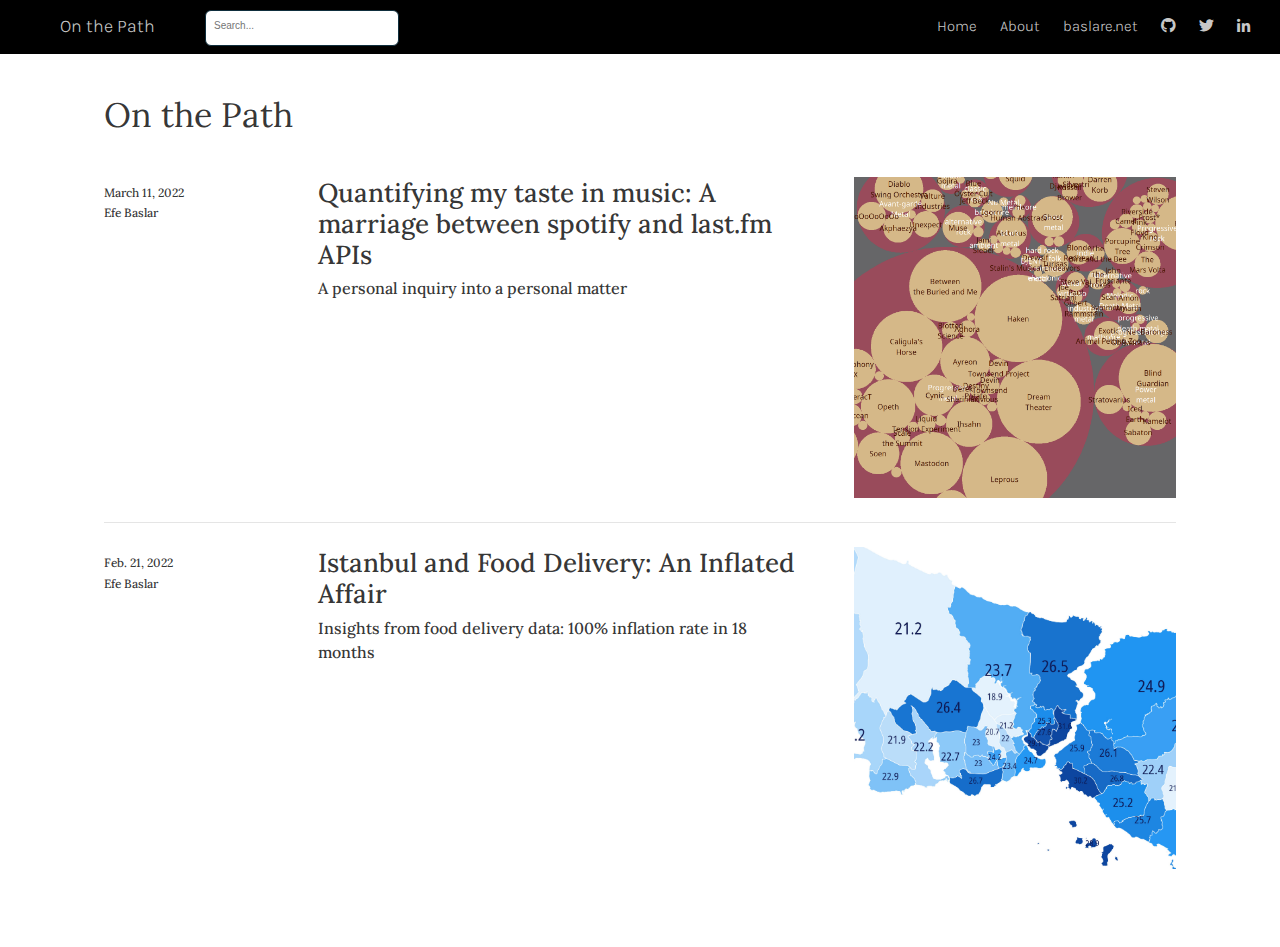
==== commit 5753c72c: "font overhaul" ====
--- a/docs/index.html
+++ b/docs/index.html
@@ -2050,13 +2050,17 @@
   <!--radix_placeholder_site_in_header-->
   <style type="text/css">
   @import url('https://fonts.googleapis.com/css2?family=Karla&display=swap');
+  @import url('https://fonts.googleapis.com/css2?family=Lora:wght@400;500&display=swap');
+
 
   h1, h2, h3, h4, h5, h6 {
-    font-family: Karla;
+    font-family: Lora;
+    font-weight: 500;
   }
 
   body {
-    font-family: Karla;
+    font-family: Lora;
+    font-weight: 500;
     }
     
   .distill-site-header{ 
@@ -2072,7 +2076,8 @@
   }
 
   .posts-list .description h2, .posts-list .description p {
-      font-family: Karla;
+      font-family: Lora;
+      font-weight: 500;
   }
 
   </style>
--- a/docs/styles.css
+++ b/docs/styles.css
@@ -1,11 +1,15 @@
 @import url('https://fonts.googleapis.com/css2?family=Karla&display=swap');
+@import url('https://fonts.googleapis.com/css2?family=Lora:wght@400;500&display=swap');
+
 
 h1, h2, h3, h4, h5, h6 {
-  font-family: Karla;
+  font-family: Lora;
+  font-weight: 500;
 }
 
 body {
-  font-family: Karla;
+  font-family: Lora;
+  font-weight: 500;
   }
   
 .distill-site-header{ 
@@ -21,5 +25,6 @@
 }
 
 .posts-list .description h2, .posts-list .description p {
-    font-family: Karla;
+    font-family: Lora;
+    font-weight: 500;
 }
